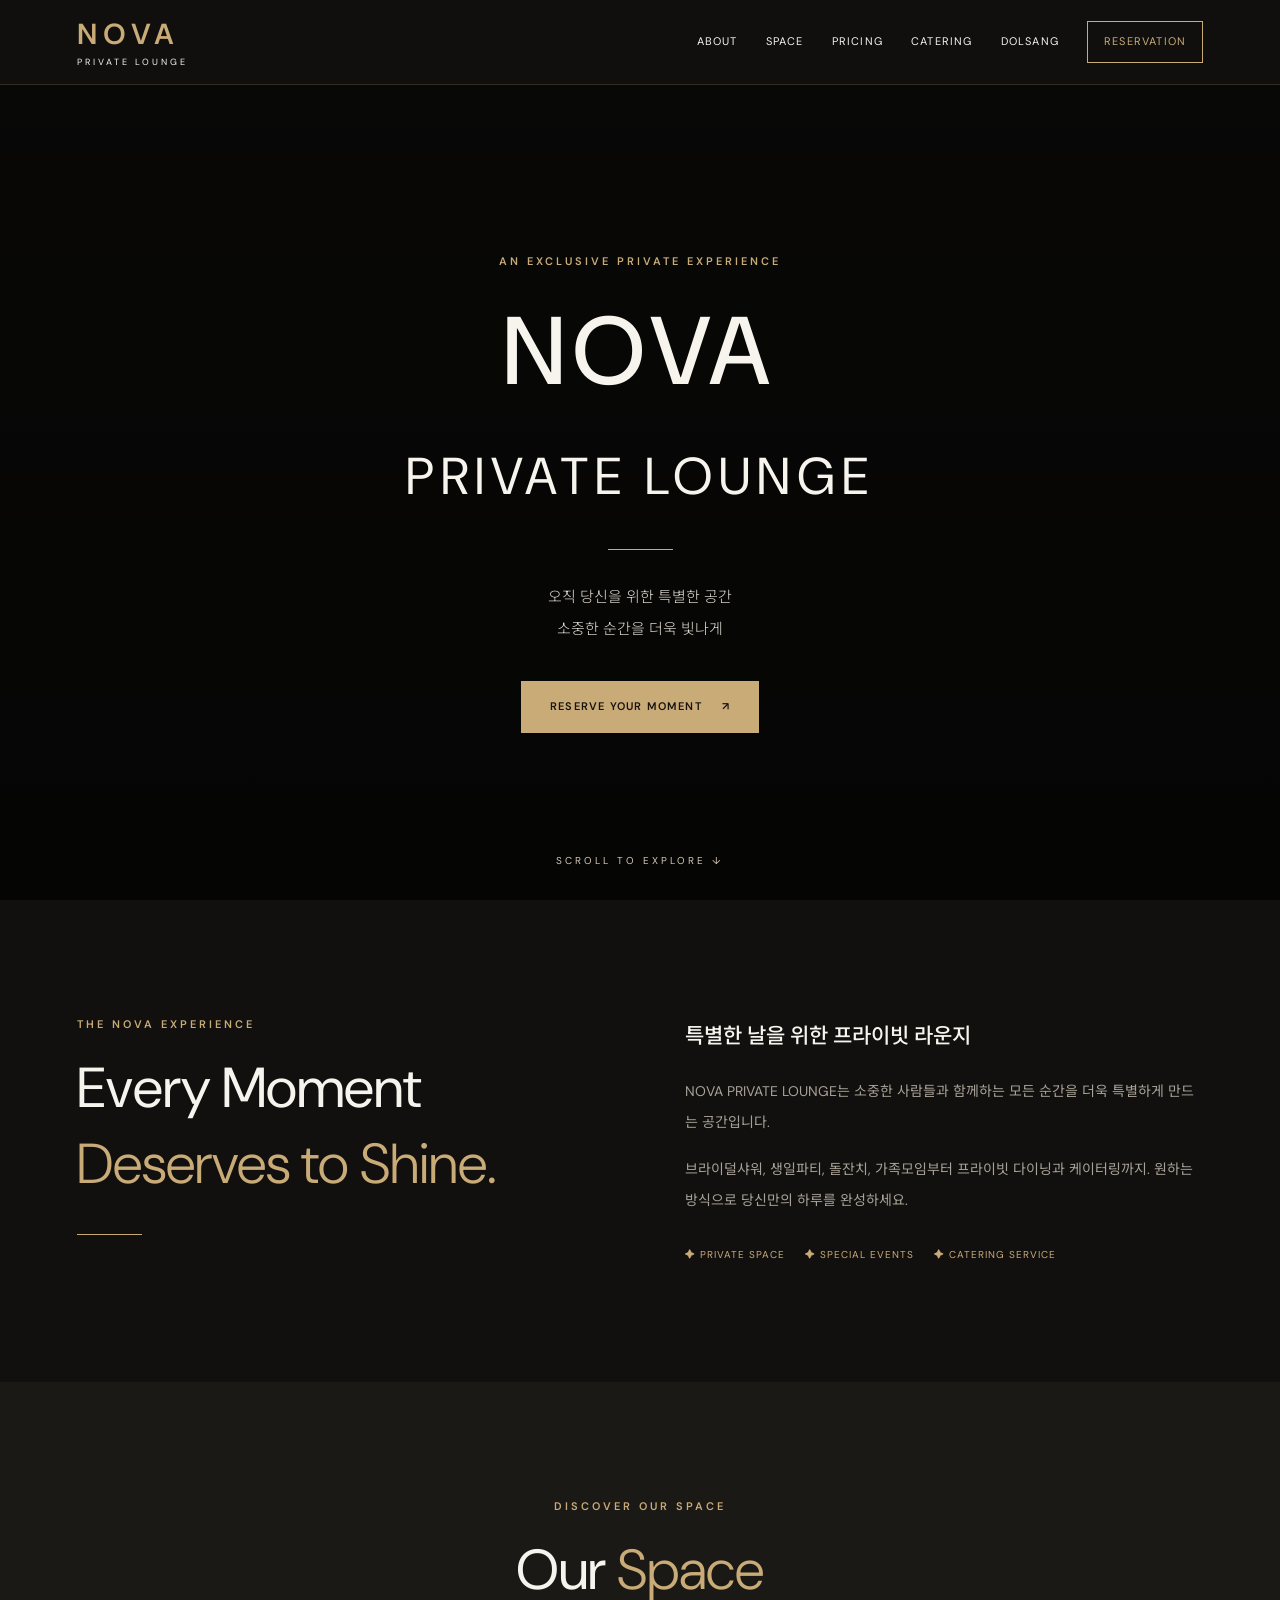
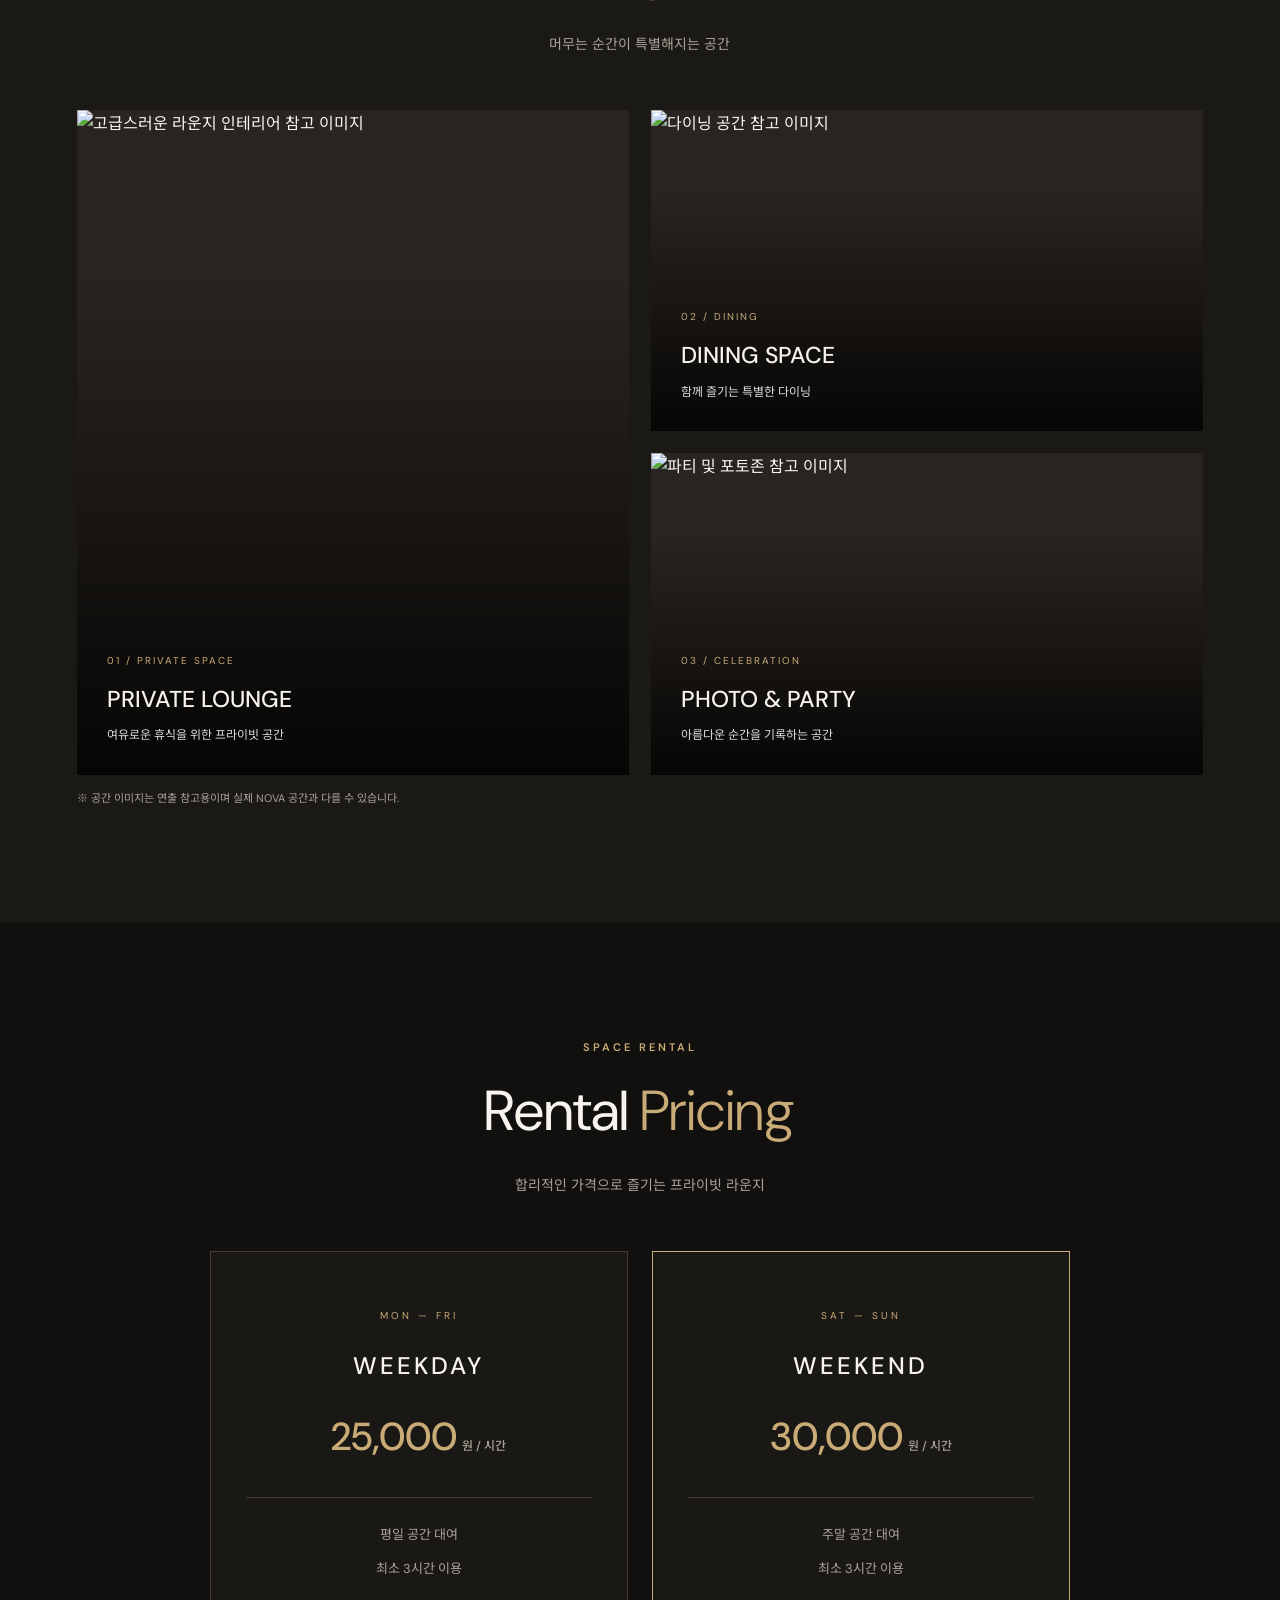
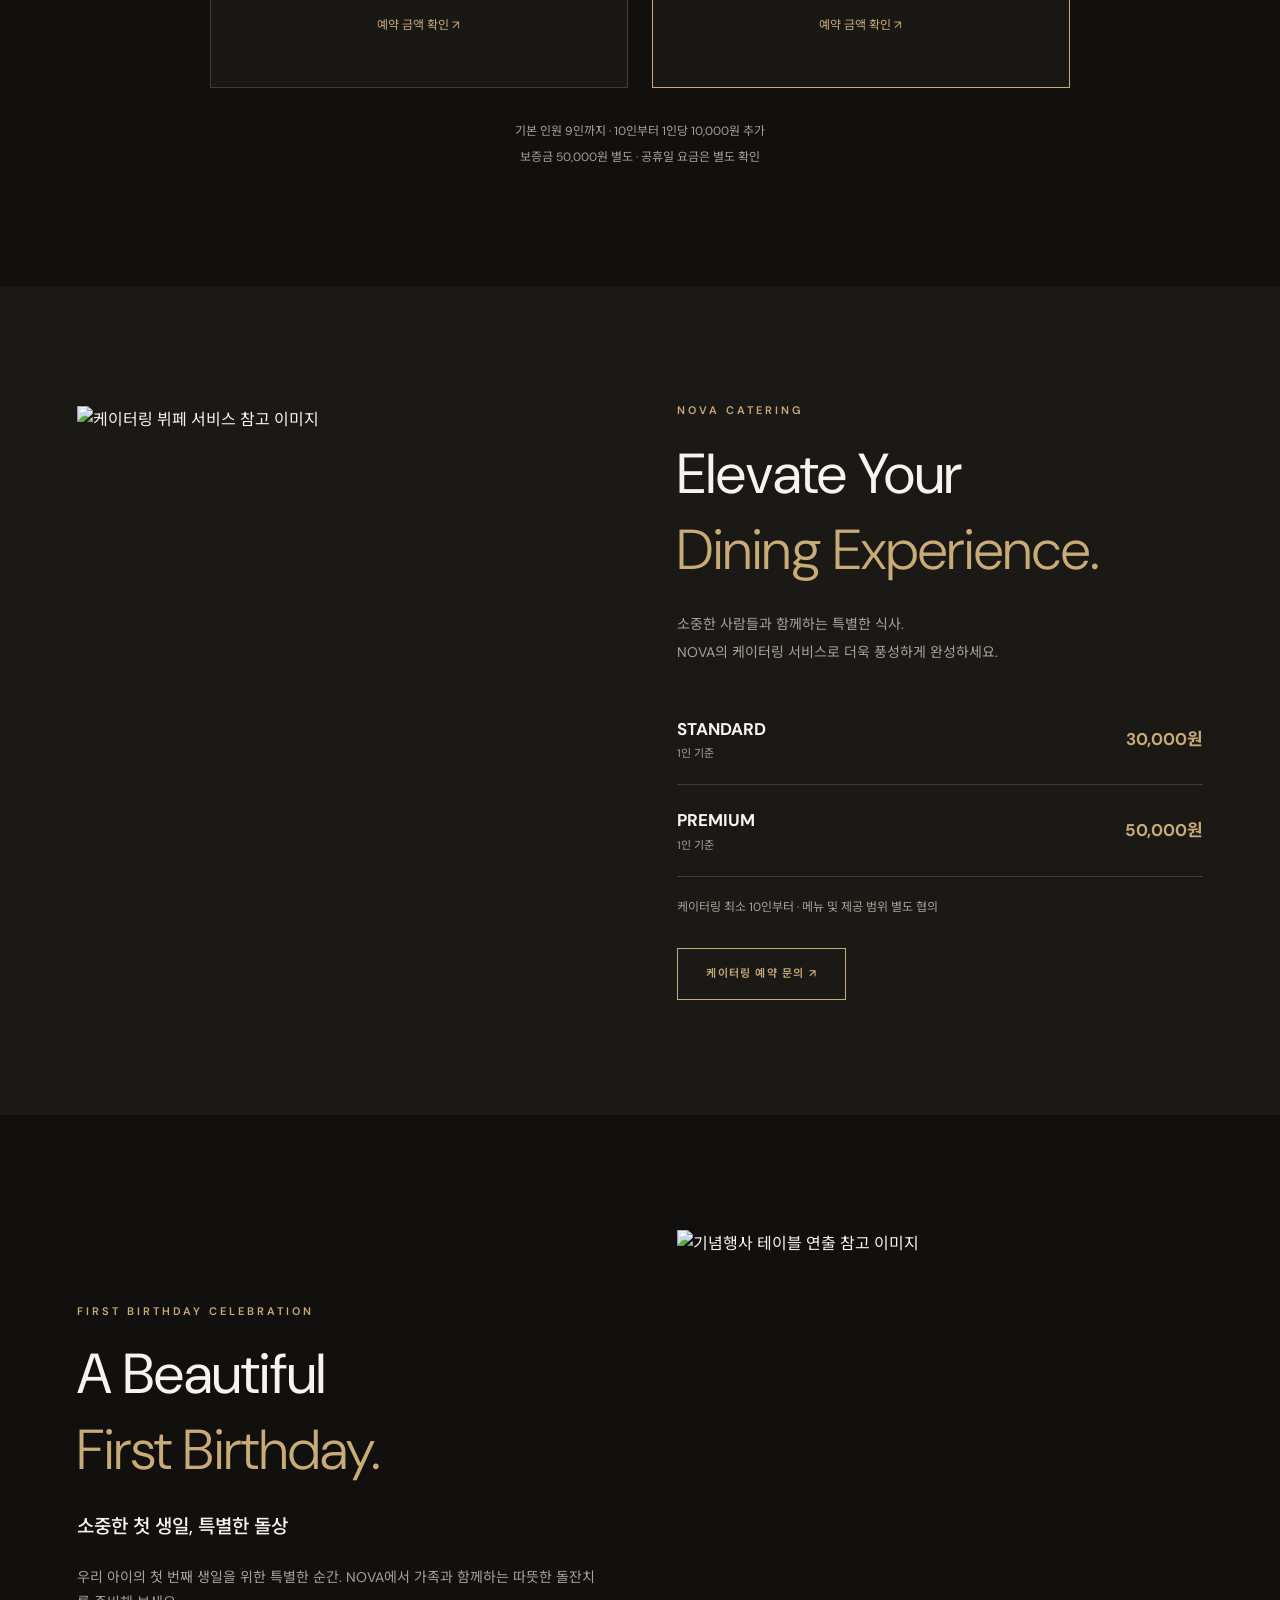
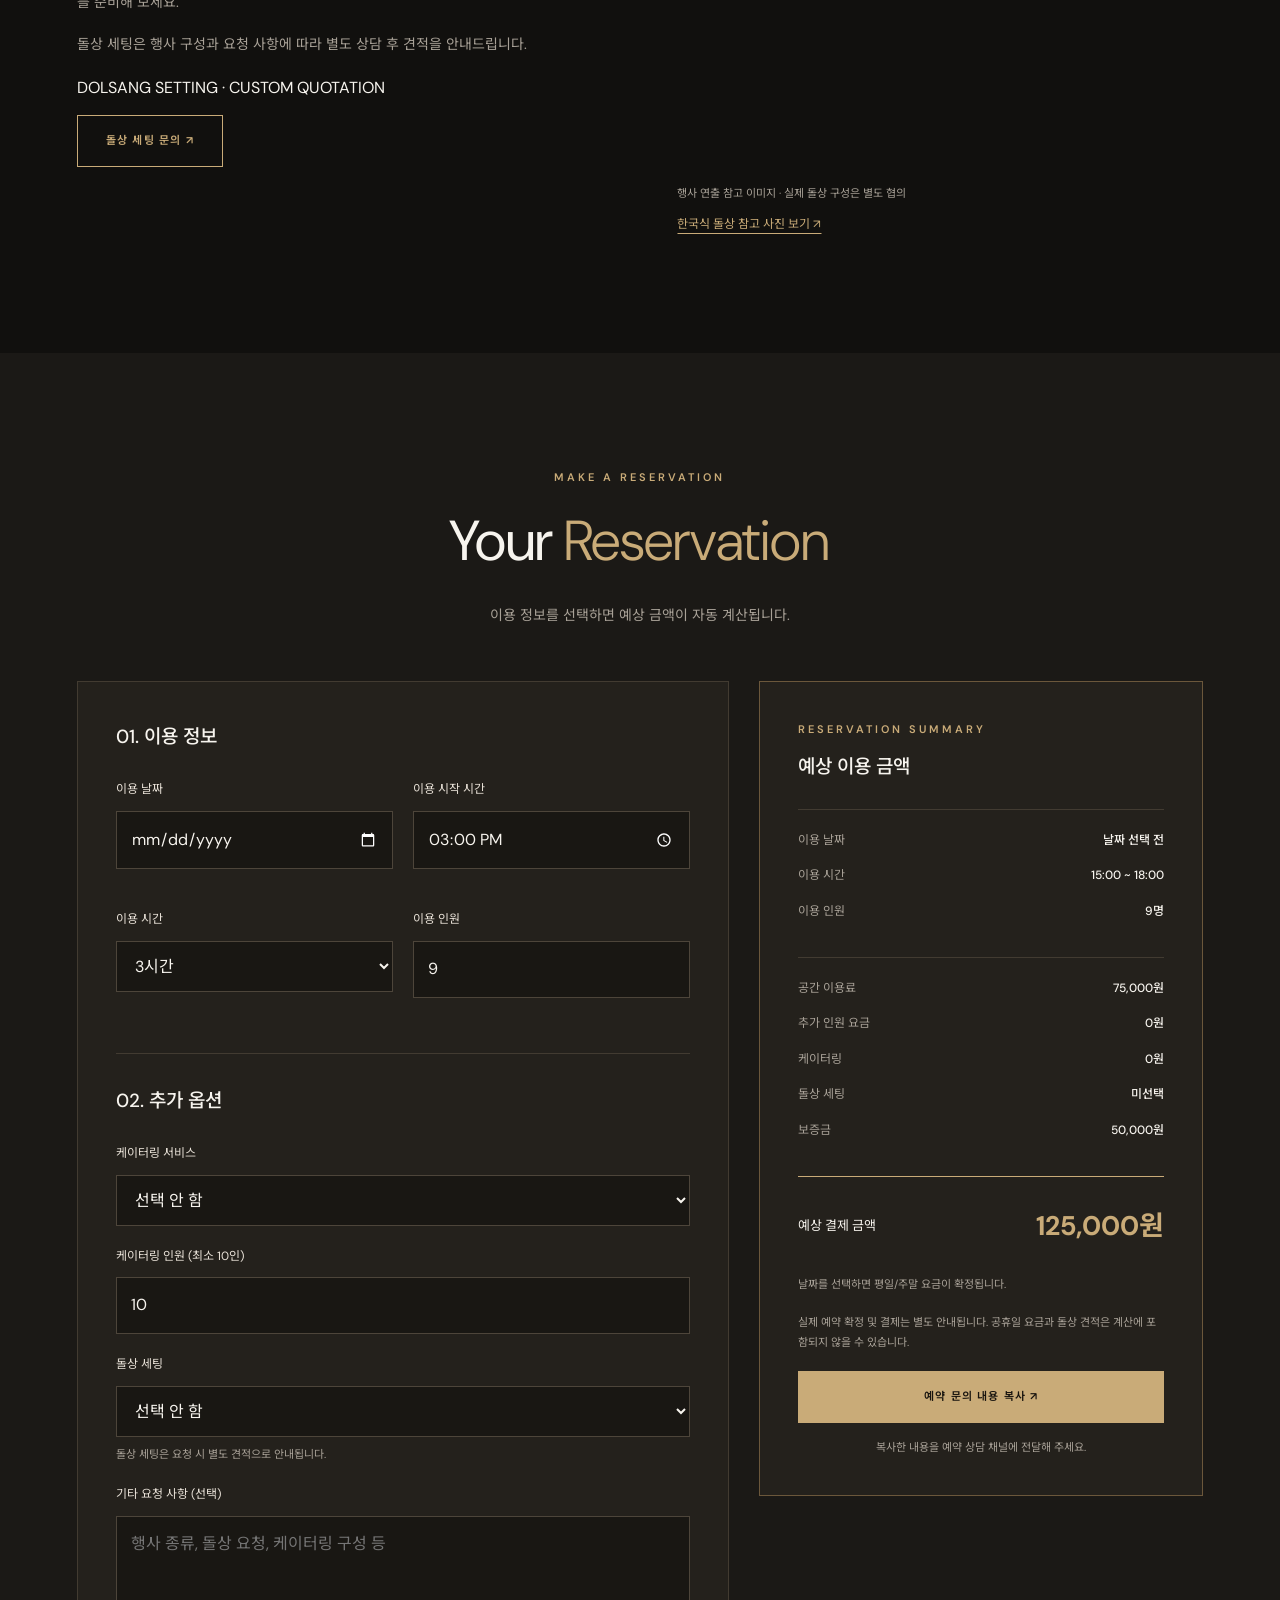
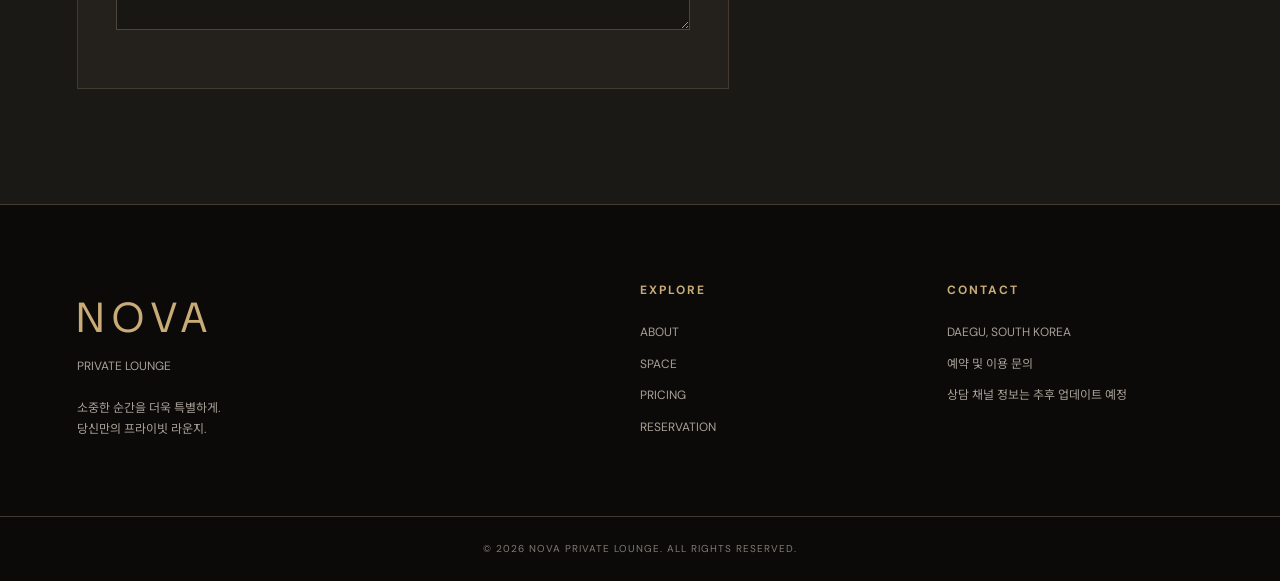
==== index.html @ 68638a3b "14:05" ====
<!doctype html>
<html lang="ko">
  <head>
    <meta charset="UTF-8" />
    <meta name="viewport" content="width=device-width, initial-scale=1.0" />
    <meta name="theme-color" content="#11100e" />
    <meta
      name="description"
      content="대구 프라이빗 파티룸 NOVA PRIVATE LOUNGE. 브라이덜샤워, 돌잔치, 생일파티, 가족모임, 케이터링 서비스."
    />
    <meta
      name="keywords"
      content="대구 파티룸, 대구 브라이덜샤워, 대구 돌잔치, 대구 케이터링, 대구 공간대여"
    />
    <title>NOVA PRIVATE LOUNGE | 대구 프라이빗 파티룸</title>
    <link rel="preconnect" href="https://fonts.googleapis.com" />
    <link rel="preconnect" href="https://fonts.gstatic.com" crossorigin />
    <link
      href="https://fonts.googleapis.com/css2?family=DM+Sans:wght@400;500;600;700&family=Noto+Sans+KR:wght@300;400;500;600;700&display=swap"
      rel="stylesheet"
    />
    <link rel="stylesheet" href="style.css" />
  </head>
  <body>
    <header class="header">
      <a href="#home" class="logo">
        NOVA
        <small>PRIVATE LOUNGE</small>
      </a>
      <button
        class="menu-toggle"
        id="menuToggle"
        aria-label="메뉴 열기"
        aria-expanded="false"
      >
        ☰
      </button>
      <nav class="nav" id="nav">
        <a href="#about">ABOUT</a>
        <a href="#space">SPACE</a>
        <a href="#pricing">PRICING</a>
        <a href="#catering">CATERING</a>
        <a href="#dolsang">DOLSANG</a>
        <a href="#reservation" class="nav-reserve">RESERVATION</a>
      </nav>
    </header>

    <main>
      <!-- 메인 -->
      <section class="hero" id="home">
        <div class="hero-bg"></div>
        <div class="hero-content">
          <p class="eyebrow">AN EXCLUSIVE PRIVATE EXPERIENCE</p>
          <h1>NOVA<br /><span>PRIVATE LOUNGE</span></h1>
          <div class="gold-line"></div>
          <p class="hero-description">
            오직 당신을 위한 특별한 공간<br />
            소중한 순간을 더욱 빛나게
          </p>
          <a href="#reservation" class="btn btn-gold"
            >RESERVE YOUR MOMENT <span>↗</span></a
          >
        </div>
        <span class="hero-bottom">SCROLL TO EXPLORE ↓</span>
      </section>

      <!-- 소개 -->
      <section class="section about" id="about">
        <div class="container about-grid">
          <div>
            <p class="eyebrow">THE NOVA EXPERIENCE</p>
            <h2 class="section-title">
              Every Moment<br /><em>Deserves to Shine.</em>
            </h2>
            <div class="gold-line left"></div>
          </div>
          <div class="about-text">
            <h3>특별한 날을 위한 프라이빗 라운지</h3>
            <p>
              NOVA PRIVATE LOUNGE는 소중한 사람들과 함께하는 모든 순간을 더욱
              특별하게 만드는 공간입니다.
            </p>
            <p>
              브라이덜샤워, 생일파티, 돌잔치, 가족모임부터 프라이빗 다이닝과
              케이터링까지. 원하는 방식으로 당신만의 하루를 완성하세요.
            </p>
            <div class="feature-list">
              <span>✦ PRIVATE SPACE</span>
              <span>✦ SPECIAL EVENTS</span>
              <span>✦ CATERING SERVICE</span>
            </div>
          </div>
        </div>
      </section>

      <!-- 공간 -->
      <section class="section section-alt" id="space">
        <div class="container">
          <div class="section-heading">
            <p class="eyebrow">DISCOVER OUR SPACE</p>
            <h2 class="section-title">Our <em>Space</em></h2>
            <p class="section-desc">머무는 순간이 특별해지는 공간</p>
          </div>

          <div class="space-grid">
            <article class="space-card space-large">
              <img
                src="https://images.unsplash.com/photo-1600607687939-ce8a6c25118c?auto=format&fit=crop&w=1400&q=85"
                alt="고급스러운 라운지 인테리어 참고 이미지"
                loading="lazy"
              />
              <div class="space-overlay">
                <span>01 / PRIVATE SPACE</span>
                <h3>PRIVATE LOUNGE</h3>
                <p>여유로운 휴식을 위한 프라이빗 공간</p>
              </div>
            </article>

            <article class="space-card">
              <img
                src="https://images.unsplash.com/photo-1517248135467-4c7edcad34c4?auto=format&fit=crop&w=900&q=85"
                alt="다이닝 공간 참고 이미지"
                loading="lazy"
              />
              <div class="space-overlay">
                <span>02 / DINING</span>
                <h3>DINING SPACE</h3>
                <p>함께 즐기는 특별한 다이닝</p>
              </div>
            </article>

            <article class="space-card">
              <img
                src="https://images.unsplash.com/photo-1511795409834-ef04bbd61622?auto=format&fit=crop&w=900&q=85"
                alt="파티 및 포토존 참고 이미지"
                loading="lazy"
              />
              <div class="space-overlay">
                <span>03 / CELEBRATION</span>
                <h3>PHOTO & PARTY</h3>
                <p>아름다운 순간을 기록하는 공간</p>
              </div>
            </article>
          </div>
          <p class="image-note">
            ※ 공간 이미지는 연출 참고용이며 실제 NOVA 공간과 다를 수 있습니다.
          </p>
        </div>
      </section>

      <!-- 요금 -->
      <section class="section" id="pricing">
        <div class="container">
          <div class="section-heading">
            <p class="eyebrow">SPACE RENTAL</p>
            <h2 class="section-title">Rental <em>Pricing</em></h2>
            <p class="section-desc">합리적인 가격으로 즐기는 프라이빗 라운지</p>
          </div>

          <div class="pricing-grid">
            <article class="pricing-card">
              <span class="plan-label">MON — FRI</span>
              <h3>WEEKDAY</h3>
              <div class="price">25,000<small>원 / 시간</small></div>
              <div class="price-rule"></div>
              <p>평일 공간 대여</p>
              <p>최소 3시간 이용</p>
              <a href="#reservation" class="text-link">예약 금액 확인 ↗</a>
            </article>
            <article class="pricing-card featured">
              <span class="plan-label">SAT — SUN</span>
              <h3>WEEKEND</h3>
              <div class="price">30,000<small>원 / 시간</small></div>
              <div class="price-rule"></div>
              <p>주말 공간 대여</p>
              <p>최소 3시간 이용</p>
              <a href="#reservation" class="text-link">예약 금액 확인 ↗</a>
            </article>
          </div>

          <div class="pricing-info">
            <p>기본 인원 9인까지 · 10인부터 1인당 10,000원 추가</p>
            <p>보증금 50,000원 별도 · 공휴일 요금은 별도 확인</p>
          </div>
        </div>
      </section>

      <!-- 케이터링 -->
      <section class="section section-alt" id="catering">
        <div class="container catering-layout">
          <div class="catering-image">
            <img
              src="https://images.unsplash.com/photo-1555244162-803834f70033?auto=format&fit=crop&w=1200&q=85"
              alt="케이터링 뷔페 서비스 참고 이미지"
              loading="lazy"
            />
          </div>
          <div class="catering-content">
            <p class="eyebrow">NOVA CATERING</p>
            <h2 class="section-title">
              Elevate Your<br /><em>Dining Experience.</em>
            </h2>
            <p class="section-desc left-text">
              소중한 사람들과 함께하는 특별한 식사.<br />
              NOVA의 케이터링 서비스로 더욱 풍성하게 완성하세요.
            </p>
            <div class="catering-plan">
              <div><strong>STANDARD</strong><small>1인 기준</small></div>
              <strong class="gold">30,000원</strong>
            </div>
            <div class="catering-plan">
              <div><strong>PREMIUM</strong><small>1인 기준</small></div>
              <strong class="gold">50,000원</strong>
            </div>
            <p class="small-note">
              케이터링 최소 10인부터 · 메뉴 및 제공 범위 별도 협의
            </p>
            <a href="#reservation" class="btn btn-outline"
              >케이터링 예약 문의 ↗</a
            >
          </div>
        </div>
      </section>

      <!-- 돌상 -->
      <section class="section" id="dolsang">
        <div class="container dolsang-layout">
          <div class="dolsang-content">
            <p class="eyebrow">FIRST BIRTHDAY CELEBRATION</p>
            <h2 class="section-title">
              A Beautiful<br /><em>First Birthday.</em>
            </h2>
            <h3>소중한 첫 생일, 특별한 돌상</h3>
            <p>
              우리 아이의 첫 번째 생일을 위한 특별한 순간. NOVA에서 가족과
              함께하는 따뜻한 돌잔치를 준비해 보세요.
            </p>
            <p>
              돌상 세팅은 행사 구성과 요청 사항에 따라 별도 상담 후 견적을
              안내드립니다.
            </p>
            <div class="dolsang-tag">DOLSANG SETTING · CUSTOM QUOTATION</div>
            <a href="#reservation" class="btn btn-outline">돌상 세팅 문의 ↗</a>
          </div>
          <div class="dolsang-image">
            <img
              src="https://images.unsplash.com/photo-1511795409834-ef04bbd61622?auto=format&fit=crop&w=1100&q=85"
              alt="기념행사 테이블 연출 참고 이미지"
              loading="lazy"
            />
            <p class="image-note">
              행사 연출 참고 이미지 · 실제 돌상 구성은 별도 협의
            </p>
            <a
              class="reference-link"
              href="https://www.pexels.com/photo/table-setting-for-korean-first-birthday-23355702/"
              target="_blank"
              rel="noopener noreferrer"
            >
              한국식 돌상 참고 사진 보기 ↗
            </a>
          </div>
        </div>
      </section>

      <!-- 예약 -->
      <section class="section section-alt" id="reservation">
        <div class="container">
          <div class="section-heading">
            <p class="eyebrow">MAKE A RESERVATION</p>
            <h2 class="section-title">Your <em>Reservation</em></h2>
            <p class="section-desc">
              이용 정보를 선택하면 예상 금액이 자동 계산됩니다.
            </p>
          </div>

          <div class="reservation-layout">
            <div class="reservation-form">
              <h3>01. 이용 정보</h3>
              <div class="form-grid">
                <div class="field">
                  <label for="date">이용 날짜</label>
                  <input type="date" id="date" required />
                </div>
                <div class="field">
                  <label for="startTime">이용 시작 시간</label>
                  <input type="time" id="startTime" value="15:00" required />
                </div>
                <div class="field">
                  <label for="hours">이용 시간</label>
                  <select id="hours">
                    <option value="3">3시간</option>
                    <option value="4">4시간</option>
                    <option value="5">5시간</option>
                    <option value="6">6시간</option>
                    <option value="7">7시간</option>
                    <option value="8">8시간</option>
                    <option value="9">9시간</option>
                    <option value="10">10시간</option>
                    <option value="11">11시간</option>
                    <option value="12">12시간</option>
                  </select>
                </div>
                <div class="field">
                  <label for="people">이용 인원</label>
                  <input
                    type="number"
                    id="people"
                    min="1"
                    max="200"
                    value="9"
                  />
                </div>
              </div>

              <h3 class="form-subtitle">02. 추가 옵션</h3>
              <div class="field">
                <label for="catering">케이터링 서비스</label>
                <select id="catering">
                  <option value="0">선택 안 함</option>
                  <option value="30000">스탠다드 · 30,000원 / 인</option>
                  <option value="50000">프리미엄 · 50,000원 / 인</option>
                </select>
              </div>

              <div class="field hidden" id="cateringPeopleBox">
                <label for="cateringPeople">케이터링 인원 (최소 10인)</label>
                <input
                  type="number"
                  id="cateringPeople"
                  min="10"
                  max="200"
                  value="10"
                />
              </div>

              <div class="field">
                <label for="dolsangOption">돌상 세팅</label>
                <select id="dolsangOption">
                  <option value="none">선택 안 함</option>
                  <option value="request">돌상 세팅 추가 · 별도 견적</option>
                </select>
                <p class="field-hint" id="dolsangNotice">
                  돌상 세팅은 요청 시 별도 견적으로 안내됩니다.
                </p>
              </div>

              <div class="field">
                <label for="requests">기타 요청 사항 (선택)</label>
                <textarea
                  id="requests"
                  rows="3"
                  maxlength="500"
                  placeholder="행사 종류, 돌상 요청, 케이터링 구성 등"
                ></textarea>
              </div>
            </div>

            <aside class="summary-card">
              <p class="eyebrow">RESERVATION SUMMARY</p>
              <h3>예상 이용 금액</h3>

              <div class="summary-detail">
                <div>
                  <span>이용 날짜</span
                  ><strong id="summaryDate">날짜 선택 전</strong>
                </div>
                <div>
                  <span>이용 시간</span
                  ><strong id="summaryTime">15:00 ~ 18:00</strong>
                </div>
                <div>
                  <span>이용 인원</span><strong id="summaryPeople">9명</strong>
                </div>
              </div>

              <div class="summary-prices">
                <div>
                  <span>공간 이용료</span
                  ><strong id="spacePrice">75,000원</strong>
                </div>
                <div>
                  <span>추가 인원 요금</span
                  ><strong id="extraPrice">0원</strong>
                </div>
                <div>
                  <span>케이터링</span><strong id="cateringPrice">0원</strong>
                </div>
                <div>
                  <span>돌상 세팅</span
                  ><strong id="dolsangPrice">미선택</strong>
                </div>
                <div><span>보증금</span><strong>50,000원</strong></div>
              </div>

              <div class="summary-total">
                <span>예상 결제 금액</span>
                <strong id="total">125,000원</strong>
              </div>

              <p class="summary-notice" id="quoteNotice"></p>
              <p class="summary-notice">
                실제 예약 확정 및 결제는 별도 안내됩니다. 공휴일 요금과 돌상
                견적은 계산에 포함되지 않을 수 있습니다.
              </p>

              <button
                type="button"
                class="btn btn-gold full-width"
                id="inquiry"
              >
                예약 문의 내용 복사 ↗
              </button>
              <p class="copy-help">
                복사한 내용을 예약 상담 채널에 전달해 주세요.
              </p>
            </aside>
          </div>
        </div>
      </section>
    </main>

    <footer class="footer" id="contact">
      <div class="container footer-layout">
        <div>
          <div class="footer-logo">NOVA</div>
          <p>PRIVATE LOUNGE</p>
          <p class="footer-description">
            소중한 순간을 더욱 특별하게.<br />
            당신만의 프라이빗 라운지.
          </p>
        </div>
        <div>
          <h4>EXPLORE</h4>
          <a href="#about">ABOUT</a>
          <a href="#space">SPACE</a>
          <a href="#pricing">PRICING</a>
          <a href="#reservation">RESERVATION</a>
        </div>
        <div>
          <h4>CONTACT</h4>
          <p>DAEGU, SOUTH KOREA</p>
          <p>예약 및 이용 문의</p>
          <p>상담 채널 정보는 추후 업데이트 예정</p>
        </div>
      </div>
      <div class="footer-bottom">
        © 2026 NOVA PRIVATE LOUNGE. ALL RIGHTS RESERVED.
      </div>
    </footer>

    <script>
      "use strict";

      const $ = (id) => document.getElementById(id);
      const money = (amount) => amount.toLocaleString("ko-KR") + "원";

      const dateInput = $("date");
      const startTimeInput = $("startTime");
      const hoursInput = $("hours");
      const peopleInput = $("people");
      const cateringInput = $("catering");
      const cateringPeopleInput = $("cateringPeople");
      const dolsangInput = $("dolsangOption");

      // 로컬 날짜 기준으로 오늘 이전 날짜 선택 제한
      function localDateString(date) {
        const year = date.getFullYear();
        const month = String(date.getMonth() + 1).padStart(2, "0");
        const day = String(date.getDate()).padStart(2, "0");
        return `${year}-${month}-${day}`;
      }

      dateInput.min = localDateString(new Date());

      // 시작 시간 + 이용 시간으로 종료 시간 계산
      function getEndTime(start, duration) {
        if (!start) return "";
        const parts = start.split(":").map(Number);
        if (parts.length !== 2 || parts.some(Number.isNaN)) return "";

        const minutes = parts[0] * 60 + parts[1] + duration * 60;
        const daysLater = Math.floor(minutes / 1440);
        const time = minutes % 1440;
        const h = String(Math.floor(time / 60)).padStart(2, "0");
        const m = String(time % 60).padStart(2, "0");

        return `${h}:${m}${daysLater ? ` (다음 날 +${daysLater}일)` : ""}`;
      }

      function calculate() {
        const date = dateInput.value;
        const startTime = startTimeInput.value;
        const hours = Number(hoursInput.value);

        const rawPeople = Number(peopleInput.value);
        const people =
          Number.isFinite(rawPeople) && rawPeople >= 1
            ? Math.floor(rawPeople)
            : 1;

        const day = date ? new Date(date + "T12:00:00").getDay() : null;
        const weekend = day === 0 || day === 6;

        const hourlyRate = weekend ? 30000 : 25000;
        const spacePrice = hourlyRate * hours;

        // 9인까지 기본, 10인부터 1만원씩
        const extraCount = Math.max(0, people - 9);
        const extraPrice = extraCount * 10000;

        const cateringRate = Number(cateringInput.value);
        const hasCatering = cateringRate > 0;
        $("cateringPeopleBox").classList.toggle("hidden", !hasCatering);

        const rawCateringPeople = Number(cateringPeopleInput.value);
        const cateringPeople = hasCatering
          ? Math.max(10, Math.floor(rawCateringPeople) || 10)
          : 0;

        const cateringPrice = hasCatering ? cateringRate * cateringPeople : 0;

        const hasDolsang = dolsangInput.value === "request";
        const deposit = 50000;

        // 돌상은 견적 미정이므로 합산하지 않음
        const total = spacePrice + extraPrice + cateringPrice + deposit;
        const endTime = getEndTime(startTime, hours);

        $("summaryDate").textContent = date || "날짜 선택 전";
        $("summaryTime").textContent = startTime
          ? `${startTime} ~ ${endTime}`
          : "시간 선택 전";
        $("summaryPeople").textContent = people + "명";
        $("spacePrice").textContent = money(spacePrice);
        $("extraPrice").textContent = money(extraPrice);
        $("cateringPrice").textContent = money(cateringPrice);
        $("dolsangPrice").textContent = hasDolsang ? "별도 견적" : "미선택";
        $("total").textContent = money(total);

        const notices = [];
        if (!date) notices.push("날짜를 선택하면 평일/주말 요금이 확정됩니다.");
        if (hasDolsang)
          notices.push("돌상 세팅 비용은 현재 합계에 포함되지 않았습니다.");
        if (hasCatering && rawCateringPeople < 10) {
          notices.push("케이터링은 최소 10인 기준으로 계산됩니다.");
        }
        if (date && !weekend) {
          notices.push("선택일이 공휴일인 경우 요금 확인이 필요합니다.");
        }
        $("quoteNotice").textContent = notices.join(" ");

        return {
          date,
          startTime,
          endTime,
          hours,
          people,
          hourlyRate,
          spacePrice,
          extraCount,
          extraPrice,
          cateringRate,
          cateringPeople,
          cateringPrice,
          hasDolsang,
          deposit,
          total,
        };
      }

      [
        dateInput,
        startTimeInput,
        hoursInput,
        peopleInput,
        cateringInput,
        cateringPeopleInput,
        dolsangInput,
      ].forEach((element) => {
        element.addEventListener("input", calculate);
        element.addEventListener("change", calculate);
      });

      $("inquiry").addEventListener("click", async () => {
        const info = calculate();

        if (!info.date) {
          alert("이용 날짜를 선택해 주세요.");
          dateInput.focus();
          return;
        }
        if (!info.startTime) {
          alert("이용 시작 시간을 선택해 주세요.");
          startTimeInput.focus();
          return;
        }
        if (
          !Number.isInteger(Number(peopleInput.value)) ||
          Number(peopleInput.value) < 1
        ) {
          alert("올바른 이용 인원을 입력해 주세요.");
          peopleInput.focus();
          return;
        }
        if (
          info.cateringRate > 0 &&
          (!Number.isInteger(Number(cateringPeopleInput.value)) ||
            Number(cateringPeopleInput.value) < 10)
        ) {
          alert("케이터링은 최소 10인부터 신청 가능합니다.");
          cateringPeopleInput.focus();
          return;
        }

        const cateringText =
          info.cateringRate > 0
            ? `${money(info.cateringRate)} × ${info.cateringPeople}명 = ${money(info.cateringPrice)}`
            : "미이용";

        const message = [
          "[NOVA PRIVATE LOUNGE 예약 문의]",
          "",
          `이용 날짜: ${info.date}`,
          `이용 시작: ${info.startTime}`,
          `이용 종료: ${info.endTime}`,
          `이용 시간: ${info.hours}시간`,
          `이용 인원: ${info.people}명`,
          "",
          `[공간 이용료] ${money(info.spacePrice)}`,
          `[추가 인원] ${info.extraCount}명 / ${money(info.extraPrice)}`,
          `[케이터링] ${cateringText}`,
          `[돌상 세팅] ${info.hasDolsang ? "추가 요청 (별도 견적)" : "미이용"}`,
          `[보증금] ${money(info.deposit)}`,
          "",
          `예상 결제 금액: ${money(info.total)}`,
          info.hasDolsang ? "※ 돌상 세팅 비용 별도" : "",
          "※ 공휴일 및 실제 예약 가능 여부 별도 확인",
          "",
          `기타 요청: ${$("requests").value.trim() || "없음"}`,
        ]
          .filter((line) => line !== null)
          .join("\n");

        try {
          await navigator.clipboard.writeText(message);
          alert(
            "예약 문의 내용이 복사되었습니다.\n상담 채널에 붙여 넣어 주세요.",
          );
        } catch (error) {
          const textarea = document.createElement("textarea");
          textarea.value = message;
          textarea.style.position = "fixed";
          textarea.style.opacity = "0";
          document.body.appendChild(textarea);
          textarea.select();
          const copied = document.execCommand("copy");
          textarea.remove();
          alert(
            copied
              ? "예약 문의 내용이 복사되었습니다."
              : "자동 복사가 불가능합니다. HTTPS 환경에서 다시 시도해 주세요.",
          );
        }
      });

      // 모바일 메뉴
      const menuToggle = $("menuToggle");
      const nav = $("nav");

      menuToggle.addEventListener("click", () => {
        const opened = nav.classList.toggle("open");
        menuToggle.setAttribute("aria-expanded", String(opened));
        menuToggle.textContent = opened ? "✕" : "☰";
      });

      nav.querySelectorAll("a").forEach((link) => {
        link.addEventListener("click", () => {
          nav.classList.remove("open");
          menuToggle.setAttribute("aria-expanded", "false");
          menuToggle.textContent = "☰";
        });
      });

      calculate();
    </script>
  </body>
</html>
---- style.css ----
:root {
  --bg: #11100e;
  --bg-alt: #1b1916;
  --panel: #24211c;
  --gold: #c9ab78;
  --gold-light: #e2ca9f;
  --white: #f7f4ee;
  --muted: #a8a197;
  --line: #423b31;
}

* {
  margin: 0;
  padding: 0;
  box-sizing: border-box;
}

html {
  scroll-behavior: smooth;
  scroll-padding-top: 90px;
}

body {
  background: var(--bg);
  color: var(--white);
  font-family: "DM Sans", "Noto Sans KR", sans-serif;
  line-height: 1.8;
  -webkit-font-smoothing: antialiased;
}

a {
  color: inherit;
  text-decoration: none;
}

button,
input,
select,
textarea {
  font: inherit;
}

button {
  cursor: pointer;
}

img {
  display: block;
  width: 100%;
}

.container {
  width: min(1180px, 88%);
  margin: auto;
}

.gold {
  color: var(--gold);
}

/* 상단 메뉴 */

.header {
  height: 85px;
  padding: 0 6%;
  display: flex;
  align-items: center;
  justify-content: space-between;
  position: sticky;
  top: 0;
  z-index: 1000;
  background: rgba(17, 16, 14, 0.96);
  backdrop-filter: blur(16px);
  border-bottom: 1px solid rgba(201, 171, 120, 0.18);
}

.logo {
  color: var(--gold);
  font-size: 29px;
  font-weight: 600;
  letter-spacing: 6px;
  line-height: 1.2;
}

.logo small {
  display: block;
  margin-top: 5px;
  color: var(--white);
  font-size: 9px;
  font-weight: 400;
  letter-spacing: 3px;
}

.nav {
  display: flex;
  align-items: center;
  gap: 28px;
}

.nav a {
  font-size: 11px;
  letter-spacing: 1.2px;
  transition: color 0.2s;
}

.nav a:hover {
  color: var(--gold);
}

.nav-reserve {
  border: 1px solid var(--gold);
  color: var(--gold) !important;
  padding: 10px 16px;
}

.menu-toggle {
  display: none;
  background: none;
  border: none;
  color: var(--gold);
  font-size: 25px;
}

/* 메인 */

.hero {
  min-height: 760px;
  height: calc(100vh - 85px);
  max-height: 1050px;
  position: relative;
  display: flex;
  align-items: center;
  justify-content: center;
  text-align: center;
  overflow: hidden;
}

.hero-bg {
  position: absolute;
  inset: 0;
  background:
    linear-gradient(rgba(0, 0, 0, 0.52), rgba(0, 0, 0, 0.7)),
    url("https://images.unsplash.com/photo-1600607687920-4e2a09cf159d?auto=format&fit=crop&w=2000&q=85")
      center / cover no-repeat;
}

.hero-content {
  position: relative;
  z-index: 2;
  padding: 25px;
}

.eyebrow {
  color: var(--gold);
  font-size: 11px;
  letter-spacing: 3px;
  font-weight: 600;
}

.hero h1 {
  margin: 25px 0;
  font-size: clamp(48px, 7.5vw, 108px);
  font-weight: 500;
  line-height: 1.15;
  letter-spacing: 7px;
}

.hero h1 span {
  font-size: 0.54em;
  font-weight: 400;
  letter-spacing: 7px;
}

.gold-line {
  height: 1px;
  width: 65px;
  background: var(--gold);
  margin: 32px auto;
}

.gold-line.left {
  margin-left: 0;
}

.hero-description {
  color: #e8e2d9;
  font-size: 15px;
  font-weight: 300;
  line-height: 2.1;
  margin-bottom: 36px;
}

.hero-bottom {
  position: absolute;
  bottom: 30px;
  z-index: 2;
  color: #d6c9b6;
  font-size: 10px;
  letter-spacing: 3px;
}

/* 버튼 */

.btn {
  display: inline-flex;
  align-items: center;
  justify-content: center;
  gap: 20px;
  min-height: 52px;
  padding: 13px 28px;
  border: 1px solid var(--gold);
  font-size: 11px;
  font-weight: 600;
  letter-spacing: 1.2px;
  transition: 0.25s;
}

.btn-gold {
  background: var(--gold);
  color: #17130e;
}

.btn-gold:hover {
  background: var(--gold-light);
}

.btn-outline {
  background: transparent;
  color: var(--gold);
}

.btn-outline:hover {
  background: var(--gold);
  color: #17130e;
}

.full-width {
  width: 100%;
}

/* 공통 섹션 */

.section {
  padding: 115px 0;
}

.section-alt {
  background: var(--bg-alt);
}

.section-heading {
  text-align: center;
  margin-bottom: 52px;
}

.section-title {
  font-size: clamp(34px, 4.4vw, 58px);
  font-weight: 400;
  line-height: 1.35;
  margin: 15px 0 22px;
}

.section-title em {
  color: var(--gold);
  font-style: normal;
  font-weight: 300;
}

.section-desc {
  color: var(--muted);
  font-size: 14px;
  line-height: 2;
}

.left-text {
  margin-bottom: 28px;
}

/* ABOUT */

.about-grid {
  display: grid;
  grid-template-columns: 1fr 1fr;
  gap: 90px;
  align-items: center;
}

.about-text h3 {
  font-size: 21px;
  font-weight: 500;
  margin-bottom: 20px;
}

.about-text p {
  color: var(--muted);
  font-size: 14px;
  margin-bottom: 17px;
  line-height: 2.2;
}

.feature-list {
  display: flex;
  flex-wrap: wrap;
  gap: 20px;
  margin-top: 30px;
  color: var(--gold);
  font-size: 10px;
  letter-spacing: 1px;
}

/* 공간 사진 */

.space-grid {
  display: grid;
  grid-template-columns: 1fr 1fr;
  gap: 22px;
}

.space-card {
  position: relative;
  overflow: hidden;
  min-height: 320px;
  background: #29241f;
}

.space-large {
  grid-row: span 2;
  min-height: 665px;
}

.space-card img {
  position: absolute;
  inset: 0;
  height: 100%;
  object-fit: cover;
  transition: transform 0.7s;
}

.space-card:hover img {
  transform: scale(1.05);
}

.space-card::after {
  content: "";
  position: absolute;
  inset: 0;
  background: linear-gradient(transparent 25%, rgba(0, 0, 0, 0.85));
}

.space-overlay {
  position: absolute;
  z-index: 2;
  bottom: 28px;
  left: 30px;
  right: 20px;
}

.space-overlay span {
  color: var(--gold);
  font-size: 10px;
  letter-spacing: 2px;
}

.space-overlay h3 {
  font-size: 23px;
  font-weight: 500;
  margin: 5px 0;
}

.space-overlay p {
  color: #ddd;
  font-size: 12px;
}

.image-note {
  color: var(--muted);
  font-size: 11px;
  margin-top: 14px;
}

/* 가격표 */

.pricing-grid {
  max-width: 860px;
  margin: auto;
  display: grid;
  grid-template-columns: 1fr 1fr;
  gap: 24px;
}

.pricing-card {
  border: 1px solid var(--line);
  background: #1a1815;
  padding: 48px 35px;
  text-align: center;
}

.pricing-card.featured {
  border-color: var(--gold);
}

.plan-label {
  color: var(--gold);
  font-size: 10px;
  letter-spacing: 3px;
}

.pricing-card h3 {
  font-size: 24px;
  font-weight: 500;
  letter-spacing: 3px;
  margin: 15px 0;
}

.price {
  color: var(--gold);
  font-size: 39px;
  font-weight: 500;
  white-space: nowrap;
}

.price small {
  color: var(--muted);
  font-size: 12px;
  margin-left: 5px;
}

.price-rule {
  height: 1px;
  background: var(--line);
  margin: 25px 0;
}

.pricing-card p {
  color: var(--muted);
  font-size: 13px;
  margin-bottom: 10px;
}

.text-link {
  display: inline-block;
  color: var(--gold);
  font-size: 12px;
  margin-top: 25px;
}

.pricing-info {
  text-align: center;
  margin-top: 30px;
  color: var(--muted);
  font-size: 12px;
  line-height: 2.2;
}

/* 케이터링 */

.catering-layout,
.dolsang-layout {
  display: grid;
  grid-template-columns: 1fr 1fr;
  gap: 75px;
  align-items: center;
}

.catering-image img {
  height: 590px;
  object-fit: cover;
}

.catering-plan {
  display: flex;
  align-items: center;
  justify-content: space-between;
  gap: 15px;
  border-bottom: 1px solid var(--line);
  padding: 20px 0;
}

.catering-plan strong {
  font-size: 17px;
}

.catering-plan small {
  display: block;
  color: var(--muted);
  font-size: 11px;
}

.small-note {
  color: var(--muted);
  font-size: 12px;
  margin: 20px 0 30px;
}

/* 돌상 */

.dolsang-content h3 {
  font-size: 19px;
  font-weight: 500;
  margin: 20px 0;
}

.dolsang-content > p:not(.eyebrow) {
  color: var(--muted);
  font-size: 14px;
  margin-bottom: 17px;
}

.dolsang-price {
  display: flex;
  align-items: center;
  justify-content: space-between;
  gap: 15px;
  border-top: 1px solid var(--line);
  border-bottom: 1px solid var(--line);
  padding: 20px 0;
  margin: 25px 0;
}

.dolsang-price span {
  font-size: 11px;
  letter-spacing: 1.2px;
}

.dolsang-price strong {
  color: var(--gold);
  font-size: 24px;
}

.dolsang-content .btn {
  margin-top: 12px;
}

.dolsang-image img {
  height: 540px;
  object-fit: cover;
}

.reference-link {
  display: inline-block;
  color: var(--gold);
  font-size: 12px;
  margin-top: 10px;
  text-decoration: underline;
  text-underline-offset: 5px;
}

/* 예약 */

.reservation-layout {
  display: grid;
  grid-template-columns: 1.25fr 0.85fr;
  gap: 30px;
  align-items: start;
}

.reservation-form,
.summary-card {
  background: var(--panel);
  border: 1px solid var(--line);
  padding: 38px;
}

.reservation-form h3,
.summary-card h3 {
  font-size: 19px;
  font-weight: 500;
  margin-bottom: 25px;
}

.form-subtitle {
  padding-top: 30px;
  border-top: 1px solid var(--line);
  margin-top: 35px;
}

.form-grid {
  display: grid;
  grid-template-columns: 1fr 1fr;
  gap: 20px;
}

.field {
  margin-bottom: 20px;
}

.field label {
  display: block;
  color: #e8e1d7;
  font-size: 12px;
  margin-bottom: 10px;
}

.field input,
.field select,
.field textarea {
  display: block;
  width: 100%;
  min-width: 0;
  background: #191713;
  border: 1px solid #4d453a;
  color: var(--white);
  padding: 13px 14px;
  border-radius: 0;
  outline: none;
  color-scheme: dark;
}

.field input:focus,
.field select:focus,
.field textarea:focus {
  border-color: var(--gold);
}

.field textarea {
  resize: vertical;
}

.field-hint {
  color: var(--muted);
  font-size: 11px;
  margin-top: 8px;
}

/* 금액 계산 요약 */

.summary-card {
  position: sticky;
  top: 105px;
  border-color: #6b573b;
}

.summary-card h3 {
  margin-top: 10px;
}

.summary-detail,
.summary-prices {
  border-top: 1px solid var(--line);
  padding: 20px 0;
}

.summary-detail > div,
.summary-prices > div {
  display: flex;
  justify-content: space-between;
  gap: 15px;
  margin-bottom: 14px;
  font-size: 12px;
}

.summary-detail span,
.summary-prices span {
  color: var(--muted);
}

.summary-detail strong,
.summary-prices strong {
  font-weight: 500;
  text-align: right;
}

.summary-total {
  display: flex;
  align-items: center;
  justify-content: space-between;
  gap: 15px;
  border-top: 1px solid var(--gold);
  padding: 25px 0;
}

.summary-total span {
  font-size: 13px;
}

.summary-total strong {
  color: var(--gold);
  font-size: 27px;
  white-space: nowrap;
}

.summary-notice {
  color: var(--muted);
  font-size: 11px;
  margin-bottom: 18px;
}

.copy-help {
  text-align: center;
  color: var(--muted);
  font-size: 11px;
  margin-top: 15px;
}

/* 하단 */

.footer {
  background: #0b0a09;
  border-top: 1px solid var(--line);
  padding-top: 75px;
}

.footer-layout {
  display: grid;
  grid-template-columns: 2fr 1fr 1fr;
  gap: 50px;
  padding-bottom: 65px;
}

.footer-logo {
  color: var(--gold);
  font-size: 42px;
  letter-spacing: 8px;
}

.footer-layout h4 {
  color: var(--gold);
  font-size: 12px;
  letter-spacing: 2px;
  margin-bottom: 20px;
}

.footer-layout a,
.footer-layout p {
  display: block;
  color: var(--muted);
  font-size: 12px;
  margin-bottom: 10px;
}

.footer-description {
  margin-top: 20px;
}

.footer-bottom {
  border-top: 1px solid var(--line);
  text-align: center;
  padding: 23px 10px;
  color: #827b71;
  font-size: 10px;
  letter-spacing: 1px;
}

/* 태블릿 */

@media (max-width: 1050px) {
  .nav {
    gap: 14px;
  }

  .nav a {
    font-size: 10px;
  }

  .catering-layout,
  .dolsang-layout {
    gap: 35px;
  }

  .reservation-layout {
    grid-template-columns: 1fr 1fr;
  }

  .reservation-form,
  .summary-card {
    padding: 25px;
  }
}

/* 모바일 */

@media (max-width: 768px) {
  html {
    scroll-padding-top: 75px;
  }

  .header {
    height: 75px;
    padding: 0 5%;
  }

  .logo {
    font-size: 25px;
  }

  .menu-toggle {
    display: block;
  }

  .nav {
    display: none;
    position: absolute;
    top: 75px;
    left: 0;
    right: 0;
    padding: 22px;
    background: #161411;
    border-bottom: 1px solid var(--line);
    flex-direction: column;
    align-items: stretch;
    gap: 0;
  }

  .nav.open {
    display: flex;
  }

  .nav a {
    padding: 12px;
    font-size: 12px;
  }

  .nav-reserve {
    text-align: center;
    margin-top: 10px;
  }

  .container {
    width: 90%;
  }

  .section {
    padding: 75px 0;
  }

  .hero {
    height: calc(85svh - 75px);
    min-height: 520px;
  }

  .hero h1 {
    letter-spacing: 3px;
  }

  .hero h1 span {
    letter-spacing: 3px;
  }

  .hero-description {
    font-size: 13px;
  }

  .about-grid,
  .catering-layout,
  .dolsang-layout,
  .reservation-layout,
  .footer-layout {
    grid-template-columns: 1fr;
    gap: 35px;
  }

  .about-grid {
    gap: 5px;
  }

  .section-title {
    font-size: 36px;
  }

  .section-heading {
    margin-bottom: 35px;
  }

  .space-grid {
    grid-template-columns: 1fr;
  }

  .space-card,
  .space-large {
    min-height: 320px;
    grid-row: auto;
  }

  .space-large {
    min-height: 400px;
  }

  .pricing-grid {
    grid-template-columns: 1fr;
  }

  .pricing-card {
    padding: 35px 25px;
  }

  .catering-image img,
  .dolsang-image img {
    height: 350px;
  }

  .dolsang-image {
    order: -1;
  }

  .reservation-form,
  .summary-card {
    padding: 24px 20px;
  }

  .summary-card {
    position: static;
  }

  .footer-layout {
    gap: 30px;
  }
}

/* 작은 휴대폰 */

@media (max-width: 430px) {
  .form-grid {
    grid-template-columns: 1fr;
    gap: 0;
  }

  .hero h1 {
    font-size: 42px;
  }

  .price {
    font-size: 33px;
  }

  .summary-total strong {
    font-size: 23px;
  }
}
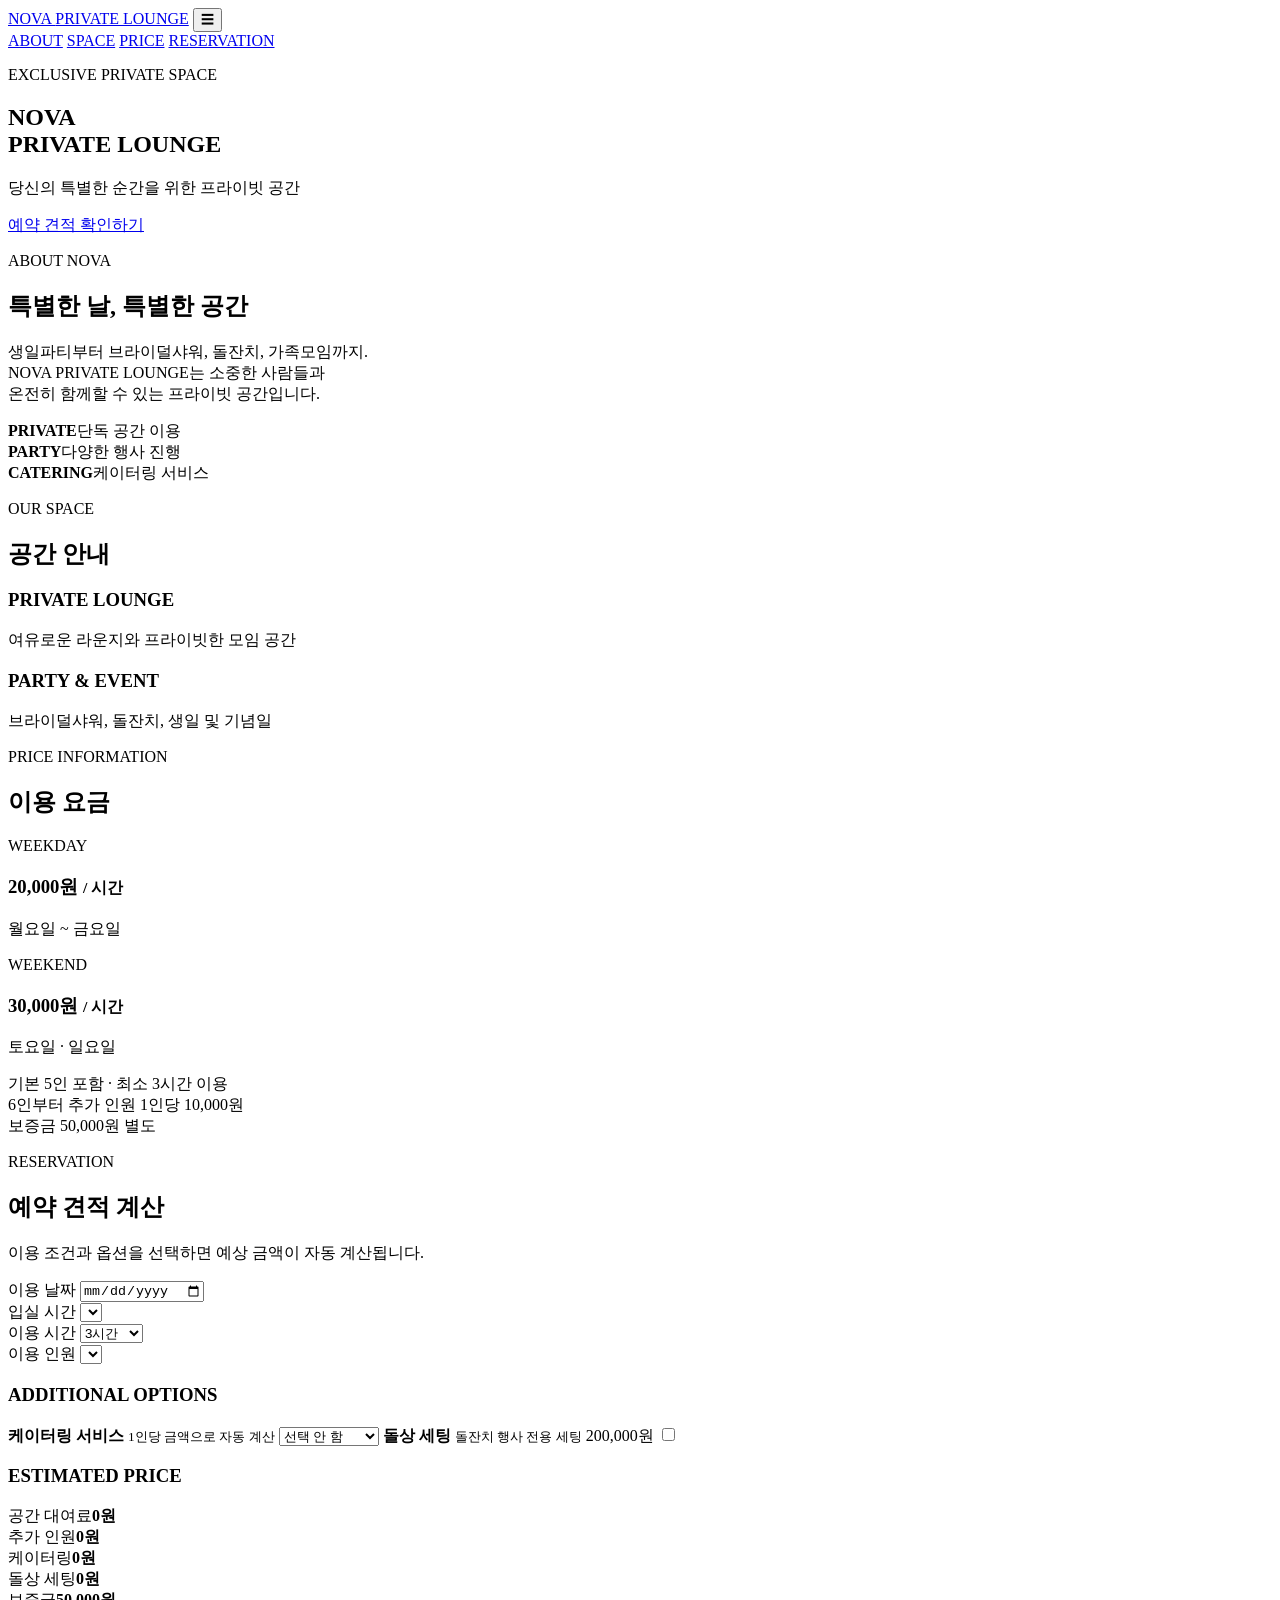
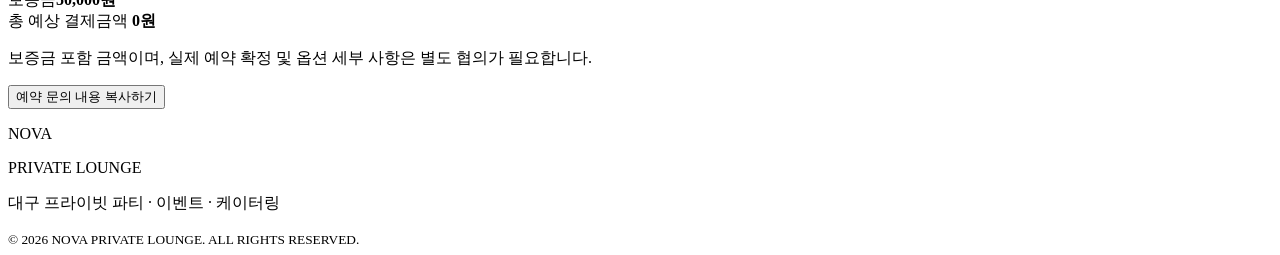
==== commit 8ced992a: "14:20" ====
--- a/index.html
+++ b/index.html
@@ -3,686 +3,224 @@
   <head>
     <meta charset="UTF-8" />
     <meta name="viewport" content="width=device-width, initial-scale=1.0" />
-    <meta name="theme-color" content="#11100e" />
     <meta
       name="description"
-      content="대구 프라이빗 파티룸 NOVA PRIVATE LOUNGE. 브라이덜샤워, 돌잔치, 생일파티, 가족모임, 케이터링 서비스."
+      content="대구 프라이빗 파티룸 NOVA. 브라이덜샤워, 돌잔치, 생일파티, 케이터링, 단체모임 공간대여."
     />
     <meta
       name="keywords"
-      content="대구 파티룸, 대구 브라이덜샤워, 대구 돌잔치, 대구 케이터링, 대구 공간대여"
+      content="대구 파티룸, 노바 프라이빗 라운지, 대구 돌잔치, 대구 브라이덜샤워, 대구 케이터링"
     />
     <title>NOVA PRIVATE LOUNGE | 대구 프라이빗 파티룸</title>
-    <link rel="preconnect" href="https://fonts.googleapis.com" />
-    <link rel="preconnect" href="https://fonts.gstatic.com" crossorigin />
-    <link
-      href="https://fonts.googleapis.com/css2?family=DM+Sans:wght@400;500;600;700&family=Noto+Sans+KR:wght@300;400;500;600;700&display=swap"
-      rel="stylesheet"
-    />
     <link rel="stylesheet" href="style.css" />
+    <script src="script.js" defer></script>
   </head>
   <body>
     <header class="header">
-      <a href="#home" class="logo">
-        NOVA
-        <small>PRIVATE LOUNGE</small>
-      </a>
-      <button
-        class="menu-toggle"
-        id="menuToggle"
-        aria-label="메뉴 열기"
-        aria-expanded="false"
-      >
-        ☰
-      </button>
-      <nav class="nav" id="nav">
-        <a href="#about">ABOUT</a>
-        <a href="#space">SPACE</a>
-        <a href="#pricing">PRICING</a>
-        <a href="#catering">CATERING</a>
-        <a href="#dolsang">DOLSANG</a>
-        <a href="#reservation" class="nav-reserve">RESERVATION</a>
-      </nav>
-    </header>
-
-    <main>
-      <!-- 메인 -->
-      <section class="hero" id="home">
-        <div class="hero-bg"></div>
-        <div class="hero-content">
-          <p class="eyebrow">AN EXCLUSIVE PRIVATE EXPERIENCE</p>
-          <h1>NOVA<br /><span>PRIVATE LOUNGE</span></h1>
-          <div class="gold-line"></div>
-          <p class="hero-description">
-            오직 당신을 위한 특별한 공간<br />
-            소중한 순간을 더욱 빛나게
-          </p>
-          <a href="#reservation" class="btn btn-gold"
-            >RESERVE YOUR MOMENT <span>↗</span></a
-          >
-        </div>
-        <span class="hero-bottom">SCROLL TO EXPLORE ↓</span>
-      </section>
-
-      <!-- 소개 -->
-      <section class="section about" id="about">
-        <div class="container about-grid">
-          <div>
-            <p class="eyebrow">THE NOVA EXPERIENCE</p>
-            <h2 class="section-title">
-              Every Moment<br /><em>Deserves to Shine.</em>
-            </h2>
-            <div class="gold-line left"></div>
-          </div>
-          <div class="about-text">
-            <h3>특별한 날을 위한 프라이빗 라운지</h3>
-            <p>
-              NOVA PRIVATE LOUNGE는 소중한 사람들과 함께하는 모든 순간을 더욱
-              특별하게 만드는 공간입니다.
-            </p>
-            <p>
-              브라이덜샤워, 생일파티, 돌잔치, 가족모임부터 프라이빗 다이닝과
-              케이터링까지. 원하는 방식으로 당신만의 하루를 완성하세요.
-            </p>
-            <div class="feature-list">
-              <span>✦ PRIVATE SPACE</span>
-              <span>✦ SPECIAL EVENTS</span>
-              <span>✦ CATERING SERVICE</span>
-            </div>
-          </div>
-        </div>
-      </section>
-
-      <!-- 공간 -->
-      <section class="section section-alt" id="space">
-        <div class="container">
-          <div class="section-heading">
-            <p class="eyebrow">DISCOVER OUR SPACE</p>
-            <h2 class="section-title">Our <em>Space</em></h2>
-            <p class="section-desc">머무는 순간이 특별해지는 공간</p>
-          </div>
-
-          <div class="space-grid">
-            <article class="space-card space-large">
-              <img
-                src="https://images.unsplash.com/photo-1600607687939-ce8a6c25118c?auto=format&fit=crop&w=1400&q=85"
-                alt="고급스러운 라운지 인테리어 참고 이미지"
-                loading="lazy"
-              />
-              <div class="space-overlay">
-                <span>01 / PRIVATE SPACE</span>
-                <h3>PRIVATE LOUNGE</h3>
-                <p>여유로운 휴식을 위한 프라이빗 공간</p>
-              </div>
-            </article>
-
-            <article class="space-card">
-              <img
-                src="https://images.unsplash.com/photo-1517248135467-4c7edcad34c4?auto=format&fit=crop&w=900&q=85"
-                alt="다이닝 공간 참고 이미지"
-                loading="lazy"
-              />
-              <div class="space-overlay">
-                <span>02 / DINING</span>
-                <h3>DINING SPACE</h3>
-                <p>함께 즐기는 특별한 다이닝</p>
-              </div>
-            </article>
-
-            <article class="space-card">
-              <img
-                src="https://images.unsplash.com/photo-1511795409834-ef04bbd61622?auto=format&fit=crop&w=900&q=85"
-                alt="파티 및 포토존 참고 이미지"
-                loading="lazy"
-              />
-              <div class="space-overlay">
-                <span>03 / CELEBRATION</span>
-                <h3>PHOTO & PARTY</h3>
-                <p>아름다운 순간을 기록하는 공간</p>
-              </div>
-            </article>
-          </div>
-          <p class="image-note">
-            ※ 공간 이미지는 연출 참고용이며 실제 NOVA 공간과 다를 수 있습니다.
-          </p>
-        </div>
-      </section>
-
-      <!-- 요금 -->
-      <section class="section" id="pricing">
-        <div class="container">
-          <div class="section-heading">
-            <p class="eyebrow">SPACE RENTAL</p>
-            <h2 class="section-title">Rental <em>Pricing</em></h2>
-            <p class="section-desc">합리적인 가격으로 즐기는 프라이빗 라운지</p>
-          </div>
-
-          <div class="pricing-grid">
-            <article class="pricing-card">
-              <span class="plan-label">MON — FRI</span>
-              <h3>WEEKDAY</h3>
-              <div class="price">25,000<small>원 / 시간</small></div>
-              <div class="price-rule"></div>
-              <p>평일 공간 대여</p>
-              <p>최소 3시간 이용</p>
-              <a href="#reservation" class="text-link">예약 금액 확인 ↗</a>
-            </article>
-            <article class="pricing-card featured">
-              <span class="plan-label">SAT — SUN</span>
-              <h3>WEEKEND</h3>
-              <div class="price">30,000<small>원 / 시간</small></div>
-              <div class="price-rule"></div>
-              <p>주말 공간 대여</p>
-              <p>최소 3시간 이용</p>
-              <a href="#reservation" class="text-link">예약 금액 확인 ↗</a>
-            </article>
-          </div>
-
-          <div class="pricing-info">
-            <p>기본 인원 9인까지 · 10인부터 1인당 10,000원 추가</p>
-            <p>보증금 50,000원 별도 · 공휴일 요금은 별도 확인</p>
-          </div>
-        </div>
-      </section>
-
-      <!-- 케이터링 -->
-      <section class="section section-alt" id="catering">
-        <div class="container catering-layout">
-          <div class="catering-image">
-            <img
-              src="https://images.unsplash.com/photo-1555244162-803834f70033?auto=format&fit=crop&w=1200&q=85"
-              alt="케이터링 뷔페 서비스 참고 이미지"
-              loading="lazy"
-            />
-          </div>
-          <div class="catering-content">
-            <p class="eyebrow">NOVA CATERING</p>
-            <h2 class="section-title">
-              Elevate Your<br /><em>Dining Experience.</em>
-            </h2>
-            <p class="section-desc left-text">
-              소중한 사람들과 함께하는 특별한 식사.<br />
-              NOVA의 케이터링 서비스로 더욱 풍성하게 완성하세요.
-            </p>
-            <div class="catering-plan">
-              <div><strong>STANDARD</strong><small>1인 기준</small></div>
-              <strong class="gold">30,000원</strong>
-            </div>
-            <div class="catering-plan">
-              <div><strong>PREMIUM</strong><small>1인 기준</small></div>
-              <strong class="gold">50,000원</strong>
-            </div>
-            <p class="small-note">
-              케이터링 최소 10인부터 · 메뉴 및 제공 범위 별도 협의
-            </p>
-            <a href="#reservation" class="btn btn-outline"
-              >케이터링 예약 문의 ↗</a
-            >
-          </div>
-        </div>
-      </section>
-
-      <!-- 돌상 -->
-      <section class="section" id="dolsang">
-        <div class="container dolsang-layout">
-          <div class="dolsang-content">
-            <p class="eyebrow">FIRST BIRTHDAY CELEBRATION</p>
-            <h2 class="section-title">
-              A Beautiful<br /><em>First Birthday.</em>
-            </h2>
-            <h3>소중한 첫 생일, 특별한 돌상</h3>
-            <p>
-              우리 아이의 첫 번째 생일을 위한 특별한 순간. NOVA에서 가족과
-              함께하는 따뜻한 돌잔치를 준비해 보세요.
-            </p>
-            <p>
-              돌상 세팅은 행사 구성과 요청 사항에 따라 별도 상담 후 견적을
-              안내드립니다.
-            </p>
-            <div class="dolsang-tag">DOLSANG SETTING · CUSTOM QUOTATION</div>
-            <a href="#reservation" class="btn btn-outline">돌상 세팅 문의 ↗</a>
-          </div>
-          <div class="dolsang-image">
-            <img
-              src="https://images.unsplash.com/photo-1511795409834-ef04bbd61622?auto=format&fit=crop&w=1100&q=85"
-              alt="기념행사 테이블 연출 참고 이미지"
-              loading="lazy"
-            />
-            <p class="image-note">
-              행사 연출 참고 이미지 · 실제 돌상 구성은 별도 협의
-            </p>
-            <a
-              class="reference-link"
-              href="https://www.pexels.com/photo/table-setting-for-korean-first-birthday-23355702/"
-              target="_blank"
-              rel="noopener noreferrer"
-            >
-              한국식 돌상 참고 사진 보기 ↗
-            </a>
-          </div>
-        </div>
-      </section>
-
-      <!-- 예약 -->
-      <section class="section section-alt" id="reservation">
-        <div class="container">
-          <div class="section-heading">
-            <p class="eyebrow">MAKE A RESERVATION</p>
-            <h2 class="section-title">Your <em>Reservation</em></h2>
-            <p class="section-desc">
-              이용 정보를 선택하면 예상 금액이 자동 계산됩니다.
-            </p>
-          </div>
-
-          <div class="reservation-layout">
-            <div class="reservation-form">
-              <h3>01. 이용 정보</h3>
-              <div class="form-grid">
-                <div class="field">
-                  <label for="date">이용 날짜</label>
-                  <input type="date" id="date" required />
-                </div>
-                <div class="field">
-                  <label for="startTime">이용 시작 시간</label>
-                  <input type="time" id="startTime" value="15:00" required />
-                </div>
-                <div class="field">
-                  <label for="hours">이용 시간</label>
-                  <select id="hours">
-                    <option value="3">3시간</option>
-                    <option value="4">4시간</option>
-                    <option value="5">5시간</option>
-                    <option value="6">6시간</option>
-                    <option value="7">7시간</option>
-                    <option value="8">8시간</option>
-                    <option value="9">9시간</option>
-                    <option value="10">10시간</option>
-                    <option value="11">11시간</option>
-                    <option value="12">12시간</option>
-                  </select>
-                </div>
-                <div class="field">
-                  <label for="people">이용 인원</label>
-                  <input
-                    type="number"
-                    id="people"
-                    min="1"
-                    max="200"
-                    value="9"
-                  />
-                </div>
-              </div>
-
-              <h3 class="form-subtitle">02. 추가 옵션</h3>
-              <div class="field">
-                <label for="catering">케이터링 서비스</label>
-                <select id="catering">
-                  <option value="0">선택 안 함</option>
-                  <option value="30000">스탠다드 · 30,000원 / 인</option>
-                  <option value="50000">프리미엄 · 50,000원 / 인</option>
-                </select>
-              </div>
-
-              <div class="field hidden" id="cateringPeopleBox">
-                <label for="cateringPeople">케이터링 인원 (최소 10인)</label>
-                <input
-                  type="number"
-                  id="cateringPeople"
-                  min="10"
-                  max="200"
-                  value="10"
-                />
-              </div>
-
-              <div class="field">
-                <label for="dolsangOption">돌상 세팅</label>
-                <select id="dolsangOption">
-                  <option value="none">선택 안 함</option>
-                  <option value="request">돌상 세팅 추가 · 별도 견적</option>
-                </select>
-                <p class="field-hint" id="dolsangNotice">
-                  돌상 세팅은 요청 시 별도 견적으로 안내됩니다.
-                </p>
-              </div>
-
-              <div class="field">
-                <label for="requests">기타 요청 사항 (선택)</label>
-                <textarea
-                  id="requests"
-                  rows="3"
-                  maxlength="500"
-                  placeholder="행사 종류, 돌상 요청, 케이터링 구성 등"
-                ></textarea>
-              </div>
-            </div>
-
-            <aside class="summary-card">
-              <p class="eyebrow">RESERVATION SUMMARY</p>
-              <h3>예상 이용 금액</h3>
-
-              <div class="summary-detail">
-                <div>
-                  <span>이용 날짜</span
-                  ><strong id="summaryDate">날짜 선택 전</strong>
-                </div>
-                <div>
-                  <span>이용 시간</span
-                  ><strong id="summaryTime">15:00 ~ 18:00</strong>
-                </div>
-                <div>
-                  <span>이용 인원</span><strong id="summaryPeople">9명</strong>
-                </div>
-              </div>
-
-              <div class="summary-prices">
-                <div>
-                  <span>공간 이용료</span
-                  ><strong id="spacePrice">75,000원</strong>
-                </div>
-                <div>
-                  <span>추가 인원 요금</span
-                  ><strong id="extraPrice">0원</strong>
-                </div>
-                <div>
-                  <span>케이터링</span><strong id="cateringPrice">0원</strong>
-                </div>
-                <div>
-                  <span>돌상 세팅</span
-                  ><strong id="dolsangPrice">미선택</strong>
-                </div>
-                <div><span>보증금</span><strong>50,000원</strong></div>
-              </div>
-
-              <div class="summary-total">
-                <span>예상 결제 금액</span>
-                <strong id="total">125,000원</strong>
-              </div>
-
-              <p class="summary-notice" id="quoteNotice"></p>
-              <p class="summary-notice">
-                실제 예약 확정 및 결제는 별도 안내됩니다. 공휴일 요금과 돌상
-                견적은 계산에 포함되지 않을 수 있습니다.
-              </p>
-
-              <button
-                type="button"
-                class="btn btn-gold full-width"
-                id="inquiry"
-              >
-                예약 문의 내용 복사 ↗
-              </button>
-              <p class="copy-help">
-                복사한 내용을 예약 상담 채널에 전달해 주세요.
-              </p>
-            </aside>
-          </div>
-        </div>
-      </section>
-    </main>
-
-    <footer class="footer" id="contact">
-      <div class="container footer-layout">
-        <div>
-          <div class="footer-logo">NOVA</div>
-          <p>PRIVATE LOUNGE</p>
-          <p class="footer-description">
-            소중한 순간을 더욱 특별하게.<br />
-            당신만의 프라이빗 라운지.
-          </p>
-        </div>
-        <div>
-          <h4>EXPLORE</h4>
+      <div class="nav-wrap">
+        <a class="logo" href="#home">NOVA <span>PRIVATE LOUNGE</span></a>
+        <button
+          class="menu-toggle"
+          id="menuToggle"
+          aria-label="메뉴 열기"
+          aria-expanded="false"
+        >
+          ☰
+        </button>
+        <nav id="navigation">
           <a href="#about">ABOUT</a>
           <a href="#space">SPACE</a>
-          <a href="#pricing">PRICING</a>
+          <a href="#price">PRICE</a>
           <a href="#reservation">RESERVATION</a>
-        </div>
-        <div>
-          <h4>CONTACT</h4>
-          <p>DAEGU, SOUTH KOREA</p>
-          <p>예약 및 이용 문의</p>
-          <p>상담 채널 정보는 추후 업데이트 예정</p>
-        </div>
+        </nav>
       </div>
-      <div class="footer-bottom">
-        © 2026 NOVA PRIVATE LOUNGE. ALL RIGHTS RESERVED.
-      </div>
+    </header>
+
+    <main>
+      <section class="hero" id="home">
+        <div class="hero-inner">
+          <p class="eyebrow">EXCLUSIVE PRIVATE SPACE</p>
+          <h1>NOVA<br />PRIVATE LOUNGE</h1>
+          <p class="hero-sub">당신의 특별한 순간을 위한 프라이빗 공간</p>
+          <a class="btn gold" href="#reservation">예약 견적 확인하기</a>
+        </div>
+      </section>
+
+      <section class="section about" id="about">
+        <div class="section-inner">
+          <p class="eyebrow">ABOUT NOVA</p>
+          <h2>특별한 날, 특별한 공간</h2>
+          <p class="description">
+            생일파티부터 브라이덜샤워, 돌잔치, 가족모임까지.<br />
+            NOVA PRIVATE LOUNGE는 소중한 사람들과<br />
+            온전히 함께할 수 있는 프라이빗 공간입니다.
+          </p>
+          <div class="features">
+            <div><strong>PRIVATE</strong><span>단독 공간 이용</span></div>
+            <div><strong>PARTY</strong><span>다양한 행사 진행</span></div>
+            <div><strong>CATERING</strong><span>케이터링 서비스</span></div>
+          </div>
+        </div>
+      </section>
+
+      <section class="section space" id="space">
+        <div class="section-inner">
+          <p class="eyebrow">OUR SPACE</p>
+          <h2>공간 안내</h2>
+          <div class="space-grid">
+            <article class="space-card">
+              <div class="space-photo photo-one"></div>
+              <div class="space-content">
+                <h3>PRIVATE LOUNGE</h3>
+                <p>여유로운 라운지와 프라이빗한 모임 공간</p>
+              </div>
+            </article>
+            <article class="space-card">
+              <div class="space-photo photo-two"></div>
+              <div class="space-content">
+                <h3>PARTY & EVENT</h3>
+                <p>브라이덜샤워, 돌잔치, 생일 및 기념일</p>
+              </div>
+            </article>
+          </div>
+        </div>
+      </section>
+
+      <section class="section price" id="price">
+        <div class="section-inner">
+          <p class="eyebrow">PRICE INFORMATION</p>
+          <h2>이용 요금</h2>
+          <div class="price-grid">
+            <div class="price-card">
+              <p>WEEKDAY</p>
+              <h3>20,000원 <small>/ 시간</small></h3>
+              <span>월요일 ~ 금요일</span>
+            </div>
+            <div class="price-card">
+              <p>WEEKEND</p>
+              <h3>30,000원 <small>/ 시간</small></h3>
+              <span>토요일 · 일요일</span>
+            </div>
+          </div>
+          <p class="price-notice">
+            기본 5인 포함 · 최소 3시간 이용<br />
+            6인부터 추가 인원 1인당 10,000원<br />
+            보증금 50,000원 별도
+          </p>
+        </div>
+      </section>
+
+      <section class="section reservation" id="reservation">
+        <div class="section-inner">
+          <p class="eyebrow">RESERVATION</p>
+          <h2>예약 견적 계산</h2>
+          <p class="description">
+            이용 조건과 옵션을 선택하면 예상 금액이 자동 계산됩니다.
+          </p>
+
+          <div class="booking-box">
+            <div class="form-grid">
+              <div class="field">
+                <label for="date">이용 날짜</label>
+                <input type="date" id="date" />
+              </div>
+
+              <div class="field">
+                <label for="startTime">입실 시간</label>
+                <select id="startTime"></select>
+              </div>
+
+              <div class="field">
+                <label for="hours">이용 시간</label>
+                <select id="hours">
+                  <option value="3">3시간</option>
+                  <option value="4">4시간</option>
+                  <option value="5">5시간</option>
+                  <option value="6">6시간</option>
+                  <option value="7">7시간</option>
+                  <option value="8">8시간</option>
+                  <option value="9">9시간</option>
+                  <option value="10">10시간</option>
+                  <option value="11">11시간</option>
+                  <option value="12">12시간</option>
+                </select>
+              </div>
+
+              <div class="field">
+                <label for="people">이용 인원</label>
+                <select id="people"></select>
+              </div>
+            </div>
+
+            <h3 class="option-heading">ADDITIONAL OPTIONS</h3>
+
+            <label class="option-row">
+              <span>
+                <strong>케이터링 서비스</strong>
+                <small>1인당 금액으로 자동 계산</small>
+              </span>
+              <select id="catering">
+                <option value="0">선택 안 함</option>
+                <option value="25000">1인 25,000원</option>
+                <option value="30000">1인 30,000원</option>
+                <option value="35000">1인 35,000원</option>
+                <option value="40000">1인 40,000원</option>
+                <option value="50000">1인 50,000원</option>
+              </select>
+            </label>
+
+            <label class="option-row">
+              <span>
+                <strong>돌상 세팅</strong>
+                <small>돌잔치 행사 전용 세팅</small>
+              </span>
+              <span class="checkbox-wrap">
+                <span>200,000원</span>
+                <input type="checkbox" id="dolsang" />
+              </span>
+            </label>
+
+            <div class="summary">
+              <h3>ESTIMATED PRICE</h3>
+              <div class="summary-line">
+                <span>공간 대여료</span><strong id="spaceCost">0원</strong>
+              </div>
+              <div class="summary-line">
+                <span>추가 인원</span><strong id="peopleCost">0원</strong>
+              </div>
+              <div class="summary-line">
+                <span>케이터링</span><strong id="cateringCost">0원</strong>
+              </div>
+              <div class="summary-line">
+                <span>돌상 세팅</span><strong id="dolsangCost">0원</strong>
+              </div>
+              <div class="summary-line">
+                <span>보증금</span><strong id="depositCost">50,000원</strong>
+              </div>
+              <div class="summary-total">
+                <span>총 예상 결제금액</span>
+                <strong id="totalCost">0원</strong>
+              </div>
+              <p class="summary-note">
+                보증금 포함 금액이며, 실제 예약 확정 및 옵션 세부 사항은 별도
+                협의가 필요합니다.
+              </p>
+            </div>
+
+            <button class="btn gold full" id="copyReservation">
+              예약 문의 내용 복사하기
+            </button>
+            <p id="copyMessage" class="copy-message" role="status"></p>
+          </div>
+        </div>
+      </section>
+    </main>
+
+    <footer>
+      <div class="footer-logo">NOVA</div>
+      <p>PRIVATE LOUNGE</p>
+      <p>대구 프라이빗 파티 · 이벤트 · 케이터링</p>
+      <small>© 2026 NOVA PRIVATE LOUNGE. ALL RIGHTS RESERVED.</small>
     </footer>
-
-    <script>
-      "use strict";
-
-      const $ = (id) => document.getElementById(id);
-      const money = (amount) => amount.toLocaleString("ko-KR") + "원";
-
-      const dateInput = $("date");
-      const startTimeInput = $("startTime");
-      const hoursInput = $("hours");
-      const peopleInput = $("people");
-      const cateringInput = $("catering");
-      const cateringPeopleInput = $("cateringPeople");
-      const dolsangInput = $("dolsangOption");
-
-      // 로컬 날짜 기준으로 오늘 이전 날짜 선택 제한
-      function localDateString(date) {
-        const year = date.getFullYear();
-        const month = String(date.getMonth() + 1).padStart(2, "0");
-        const day = String(date.getDate()).padStart(2, "0");
-        return `${year}-${month}-${day}`;
-      }
-
-      dateInput.min = localDateString(new Date());
-
-      // 시작 시간 + 이용 시간으로 종료 시간 계산
-      function getEndTime(start, duration) {
-        if (!start) return "";
-        const parts = start.split(":").map(Number);
-        if (parts.length !== 2 || parts.some(Number.isNaN)) return "";
-
-        const minutes = parts[0] * 60 + parts[1] + duration * 60;
-        const daysLater = Math.floor(minutes / 1440);
-        const time = minutes % 1440;
-        const h = String(Math.floor(time / 60)).padStart(2, "0");
-        const m = String(time % 60).padStart(2, "0");
-
-        return `${h}:${m}${daysLater ? ` (다음 날 +${daysLater}일)` : ""}`;
-      }
-
-      function calculate() {
-        const date = dateInput.value;
-        const startTime = startTimeInput.value;
-        const hours = Number(hoursInput.value);
-
-        const rawPeople = Number(peopleInput.value);
-        const people =
-          Number.isFinite(rawPeople) && rawPeople >= 1
-            ? Math.floor(rawPeople)
-            : 1;
-
-        const day = date ? new Date(date + "T12:00:00").getDay() : null;
-        const weekend = day === 0 || day === 6;
-
-        const hourlyRate = weekend ? 30000 : 25000;
-        const spacePrice = hourlyRate * hours;
-
-        // 9인까지 기본, 10인부터 1만원씩
-        const extraCount = Math.max(0, people - 9);
-        const extraPrice = extraCount * 10000;
-
-        const cateringRate = Number(cateringInput.value);
-        const hasCatering = cateringRate > 0;
-        $("cateringPeopleBox").classList.toggle("hidden", !hasCatering);
-
-        const rawCateringPeople = Number(cateringPeopleInput.value);
-        const cateringPeople = hasCatering
-          ? Math.max(10, Math.floor(rawCateringPeople) || 10)
-          : 0;
-
-        const cateringPrice = hasCatering ? cateringRate * cateringPeople : 0;
-
-        const hasDolsang = dolsangInput.value === "request";
-        const deposit = 50000;
-
-        // 돌상은 견적 미정이므로 합산하지 않음
-        const total = spacePrice + extraPrice + cateringPrice + deposit;
-        const endTime = getEndTime(startTime, hours);
-
-        $("summaryDate").textContent = date || "날짜 선택 전";
-        $("summaryTime").textContent = startTime
-          ? `${startTime} ~ ${endTime}`
-          : "시간 선택 전";
-        $("summaryPeople").textContent = people + "명";
-        $("spacePrice").textContent = money(spacePrice);
-        $("extraPrice").textContent = money(extraPrice);
-        $("cateringPrice").textContent = money(cateringPrice);
-        $("dolsangPrice").textContent = hasDolsang ? "별도 견적" : "미선택";
-        $("total").textContent = money(total);
-
-        const notices = [];
-        if (!date) notices.push("날짜를 선택하면 평일/주말 요금이 확정됩니다.");
-        if (hasDolsang)
-          notices.push("돌상 세팅 비용은 현재 합계에 포함되지 않았습니다.");
-        if (hasCatering && rawCateringPeople < 10) {
-          notices.push("케이터링은 최소 10인 기준으로 계산됩니다.");
-        }
-        if (date && !weekend) {
-          notices.push("선택일이 공휴일인 경우 요금 확인이 필요합니다.");
-        }
-        $("quoteNotice").textContent = notices.join(" ");
-
-        return {
-          date,
-          startTime,
-          endTime,
-          hours,
-          people,
-          hourlyRate,
-          spacePrice,
-          extraCount,
-          extraPrice,
-          cateringRate,
-          cateringPeople,
-          cateringPrice,
-          hasDolsang,
-          deposit,
-          total,
-        };
-      }
-
-      [
-        dateInput,
-        startTimeInput,
-        hoursInput,
-        peopleInput,
-        cateringInput,
-        cateringPeopleInput,
-        dolsangInput,
-      ].forEach((element) => {
-        element.addEventListener("input", calculate);
-        element.addEventListener("change", calculate);
-      });
-
-      $("inquiry").addEventListener("click", async () => {
-        const info = calculate();
-
-        if (!info.date) {
-          alert("이용 날짜를 선택해 주세요.");
-          dateInput.focus();
-          return;
-        }
-        if (!info.startTime) {
-          alert("이용 시작 시간을 선택해 주세요.");
-          startTimeInput.focus();
-          return;
-        }
-        if (
-          !Number.isInteger(Number(peopleInput.value)) ||
-          Number(peopleInput.value) < 1
-        ) {
-          alert("올바른 이용 인원을 입력해 주세요.");
-          peopleInput.focus();
-          return;
-        }
-        if (
-          info.cateringRate > 0 &&
-          (!Number.isInteger(Number(cateringPeopleInput.value)) ||
-            Number(cateringPeopleInput.value) < 10)
-        ) {
-          alert("케이터링은 최소 10인부터 신청 가능합니다.");
-          cateringPeopleInput.focus();
-          return;
-        }
-
-        const cateringText =
-          info.cateringRate > 0
-            ? `${money(info.cateringRate)} × ${info.cateringPeople}명 = ${money(info.cateringPrice)}`
-            : "미이용";
-
-        const message = [
-          "[NOVA PRIVATE LOUNGE 예약 문의]",
-          "",
-          `이용 날짜: ${info.date}`,
-          `이용 시작: ${info.startTime}`,
-          `이용 종료: ${info.endTime}`,
-          `이용 시간: ${info.hours}시간`,
-          `이용 인원: ${info.people}명`,
-          "",
-          `[공간 이용료] ${money(info.spacePrice)}`,
-          `[추가 인원] ${info.extraCount}명 / ${money(info.extraPrice)}`,
-          `[케이터링] ${cateringText}`,
-          `[돌상 세팅] ${info.hasDolsang ? "추가 요청 (별도 견적)" : "미이용"}`,
-          `[보증금] ${money(info.deposit)}`,
-          "",
-          `예상 결제 금액: ${money(info.total)}`,
-          info.hasDolsang ? "※ 돌상 세팅 비용 별도" : "",
-          "※ 공휴일 및 실제 예약 가능 여부 별도 확인",
-          "",
-          `기타 요청: ${$("requests").value.trim() || "없음"}`,
-        ]
-          .filter((line) => line !== null)
-          .join("\n");
-
-        try {
-          await navigator.clipboard.writeText(message);
-          alert(
-            "예약 문의 내용이 복사되었습니다.\n상담 채널에 붙여 넣어 주세요.",
-          );
-        } catch (error) {
-          const textarea = document.createElement("textarea");
-          textarea.value = message;
-          textarea.style.position = "fixed";
-          textarea.style.opacity = "0";
-          document.body.appendChild(textarea);
-          textarea.select();
-          const copied = document.execCommand("copy");
-          textarea.remove();
-          alert(
-            copied
-              ? "예약 문의 내용이 복사되었습니다."
-              : "자동 복사가 불가능합니다. HTTPS 환경에서 다시 시도해 주세요.",
-          );
-        }
-      });
-
-      // 모바일 메뉴
-      const menuToggle = $("menuToggle");
-      const nav = $("nav");
-
-      menuToggle.addEventListener("click", () => {
-        const opened = nav.classList.toggle("open");
-        menuToggle.setAttribute("aria-expanded", String(opened));
-        menuToggle.textContent = opened ? "✕" : "☰";
-      });
-
-      nav.querySelectorAll("a").forEach((link) => {
-        link.addEventListener("click", () => {
-          nav.classList.remove("open");
-          menuToggle.setAttribute("aria-expanded", "false");
-          menuToggle.textContent = "☰";
-        });
-      });
-
-      calculate();
-    </script>
   </body>
 </html>
--- a/style.css
+++ b/style.css
@@ -1,928 +1,129 @@
-:root {
-  --bg: #11100e;
-  --bg-alt: #1b1916;
-  --panel: #24211c;
-  --gold: #c9ab78;
-  --gold-light: #e2ca9f;
-  --white: #f7f4ee;
-  --muted: #a8a197;
-  --line: #423b31;
-}
 
-* {
-  margin: 0;
-  padding: 0;
-  box-sizing: border-box;
-}
+document.addEventListener("DOMContentLoaded", () => {
+  const $ = (id) => document.getElementById(id);
 
-html {
-  scroll-behavior: smooth;
-  scroll-padding-top: 90px;
-}
+  const date = $("date");
+  const startTime = $("startTime");
+  const hours = $("hours");
+  const people = $("people");
+  const catering = $("catering");
+  const dolsang = $("dolsang");
 
-body {
-  background: var(--bg);
-  color: var(--white);
-  font-family: "DM Sans", "Noto Sans KR", sans-serif;
-  line-height: 1.8;
-  -webkit-font-smoothing: antialiased;
-}
+  const deposit = 50000;
+  const money = (n) => n.toLocaleString("ko-KR") + "원";
 
-a {
-  color: inherit;
-  text-decoration: none;
-}
-
-button,
-input,
-select,
-textarea {
-  font: inherit;
-}
-
-button {
-  cursor: pointer;
-}
-
-img {
-  display: block;
-  width: 100%;
-}
-
-.container {
-  width: min(1180px, 88%);
-  margin: auto;
-}
-
-.gold {
-  color: var(--gold);
-}
-
-/* 상단 메뉴 */
-
-.header {
-  height: 85px;
-  padding: 0 6%;
-  display: flex;
-  align-items: center;
-  justify-content: space-between;
-  position: sticky;
-  top: 0;
-  z-index: 1000;
-  background: rgba(17, 16, 14, 0.96);
-  backdrop-filter: blur(16px);
-  border-bottom: 1px solid rgba(201, 171, 120, 0.18);
-}
-
-.logo {
-  color: var(--gold);
-  font-size: 29px;
-  font-weight: 600;
-  letter-spacing: 6px;
-  line-height: 1.2;
-}
-
-.logo small {
-  display: block;
-  margin-top: 5px;
-  color: var(--white);
-  font-size: 9px;
-  font-weight: 400;
-  letter-spacing: 3px;
-}
-
-.nav {
-  display: flex;
-  align-items: center;
-  gap: 28px;
-}
-
-.nav a {
-  font-size: 11px;
-  letter-spacing: 1.2px;
-  transition: color 0.2s;
-}
-
-.nav a:hover {
-  color: var(--gold);
-}
-
-.nav-reserve {
-  border: 1px solid var(--gold);
-  color: var(--gold) !important;
-  padding: 10px 16px;
-}
-
-.menu-toggle {
-  display: none;
-  background: none;
-  border: none;
-  color: var(--gold);
-  font-size: 25px;
-}
-
-/* 메인 */
-
-.hero {
-  min-height: 760px;
-  height: calc(100vh - 85px);
-  max-height: 1050px;
-  position: relative;
-  display: flex;
-  align-items: center;
-  justify-content: center;
-  text-align: center;
-  overflow: hidden;
-}
-
-.hero-bg {
-  position: absolute;
-  inset: 0;
-  background:
-    linear-gradient(rgba(0, 0, 0, 0.52), rgba(0, 0, 0, 0.7)),
-    url("https://images.unsplash.com/photo-1600607687920-4e2a09cf159d?auto=format&fit=crop&w=2000&q=85")
-      center / cover no-repeat;
-}
-
-.hero-content {
-  position: relative;
-  z-index: 2;
-  padding: 25px;
-}
-
-.eyebrow {
-  color: var(--gold);
-  font-size: 11px;
-  letter-spacing: 3px;
-  font-weight: 600;
-}
-
-.hero h1 {
-  margin: 25px 0;
-  font-size: clamp(48px, 7.5vw, 108px);
-  font-weight: 500;
-  line-height: 1.15;
-  letter-spacing: 7px;
-}
-
-.hero h1 span {
-  font-size: 0.54em;
-  font-weight: 400;
-  letter-spacing: 7px;
-}
-
-.gold-line {
-  height: 1px;
-  width: 65px;
-  background: var(--gold);
-  margin: 32px auto;
-}
-
-.gold-line.left {
-  margin-left: 0;
-}
-
-.hero-description {
-  color: #e8e2d9;
-  font-size: 15px;
-  font-weight: 300;
-  line-height: 2.1;
-  margin-bottom: 36px;
-}
-
-.hero-bottom {
-  position: absolute;
-  bottom: 30px;
-  z-index: 2;
-  color: #d6c9b6;
-  font-size: 10px;
-  letter-spacing: 3px;
-}
-
-/* 버튼 */
-
-.btn {
-  display: inline-flex;
-  align-items: center;
-  justify-content: center;
-  gap: 20px;
-  min-height: 52px;
-  padding: 13px 28px;
-  border: 1px solid var(--gold);
-  font-size: 11px;
-  font-weight: 600;
-  letter-spacing: 1.2px;
-  transition: 0.25s;
-}
-
-.btn-gold {
-  background: var(--gold);
-  color: #17130e;
-}
-
-.btn-gold:hover {
-  background: var(--gold-light);
-}
-
-.btn-outline {
-  background: transparent;
-  color: var(--gold);
-}
-
-.btn-outline:hover {
-  background: var(--gold);
-  color: #17130e;
-}
-
-.full-width {
-  width: 100%;
-}
-
-/* 공통 섹션 */
-
-.section {
-  padding: 115px 0;
-}
-
-.section-alt {
-  background: var(--bg-alt);
-}
-
-.section-heading {
-  text-align: center;
-  margin-bottom: 52px;
-}
-
-.section-title {
-  font-size: clamp(34px, 4.4vw, 58px);
-  font-weight: 400;
-  line-height: 1.35;
-  margin: 15px 0 22px;
-}
-
-.section-title em {
-  color: var(--gold);
-  font-style: normal;
-  font-weight: 300;
-}
-
-.section-desc {
-  color: var(--muted);
-  font-size: 14px;
-  line-height: 2;
-}
-
-.left-text {
-  margin-bottom: 28px;
-}
-
-/* ABOUT */
-
-.about-grid {
-  display: grid;
-  grid-template-columns: 1fr 1fr;
-  gap: 90px;
-  align-items: center;
-}
-
-.about-text h3 {
-  font-size: 21px;
-  font-weight: 500;
-  margin-bottom: 20px;
-}
-
-.about-text p {
-  color: var(--muted);
-  font-size: 14px;
-  margin-bottom: 17px;
-  line-height: 2.2;
-}
-
-.feature-list {
-  display: flex;
-  flex-wrap: wrap;
-  gap: 20px;
-  margin-top: 30px;
-  color: var(--gold);
-  font-size: 10px;
-  letter-spacing: 1px;
-}
-
-/* 공간 사진 */
-
-.space-grid {
-  display: grid;
-  grid-template-columns: 1fr 1fr;
-  gap: 22px;
-}
-
-.space-card {
-  position: relative;
-  overflow: hidden;
-  min-height: 320px;
-  background: #29241f;
-}
-
-.space-large {
-  grid-row: span 2;
-  min-height: 665px;
-}
-
-.space-card img {
-  position: absolute;
-  inset: 0;
-  height: 100%;
-  object-fit: cover;
-  transition: transform 0.7s;
-}
-
-.space-card:hover img {
-  transform: scale(1.05);
-}
-
-.space-card::after {
-  content: "";
-  position: absolute;
-  inset: 0;
-  background: linear-gradient(transparent 25%, rgba(0, 0, 0, 0.85));
-}
-
-.space-overlay {
-  position: absolute;
-  z-index: 2;
-  bottom: 28px;
-  left: 30px;
-  right: 20px;
-}
-
-.space-overlay span {
-  color: var(--gold);
-  font-size: 10px;
-  letter-spacing: 2px;
-}
-
-.space-overlay h3 {
-  font-size: 23px;
-  font-weight: 500;
-  margin: 5px 0;
-}
-
-.space-overlay p {
-  color: #ddd;
-  font-size: 12px;
-}
-
-.image-note {
-  color: var(--muted);
-  font-size: 11px;
-  margin-top: 14px;
-}
-
-/* 가격표 */
-
-.pricing-grid {
-  max-width: 860px;
-  margin: auto;
-  display: grid;
-  grid-template-columns: 1fr 1fr;
-  gap: 24px;
-}
-
-.pricing-card {
-  border: 1px solid var(--line);
-  background: #1a1815;
-  padding: 48px 35px;
-  text-align: center;
-}
-
-.pricing-card.featured {
-  border-color: var(--gold);
-}
-
-.plan-label {
-  color: var(--gold);
-  font-size: 10px;
-  letter-spacing: 3px;
-}
-
-.pricing-card h3 {
-  font-size: 24px;
-  font-weight: 500;
-  letter-spacing: 3px;
-  margin: 15px 0;
-}
-
-.price {
-  color: var(--gold);
-  font-size: 39px;
-  font-weight: 500;
-  white-space: nowrap;
-}
-
-.price small {
-  color: var(--muted);
-  font-size: 12px;
-  margin-left: 5px;
-}
-
-.price-rule {
-  height: 1px;
-  background: var(--line);
-  margin: 25px 0;
-}
-
-.pricing-card p {
-  color: var(--muted);
-  font-size: 13px;
-  margin-bottom: 10px;
-}
-
-.text-link {
-  display: inline-block;
-  color: var(--gold);
-  font-size: 12px;
-  margin-top: 25px;
-}
-
-.pricing-info {
-  text-align: center;
-  margin-top: 30px;
-  color: var(--muted);
-  font-size: 12px;
-  line-height: 2.2;
-}
-
-/* 케이터링 */
-
-.catering-layout,
-.dolsang-layout {
-  display: grid;
-  grid-template-columns: 1fr 1fr;
-  gap: 75px;
-  align-items: center;
-}
-
-.catering-image img {
-  height: 590px;
-  object-fit: cover;
-}
-
-.catering-plan {
-  display: flex;
-  align-items: center;
-  justify-content: space-between;
-  gap: 15px;
-  border-bottom: 1px solid var(--line);
-  padding: 20px 0;
-}
-
-.catering-plan strong {
-  font-size: 17px;
-}
-
-.catering-plan small {
-  display: block;
-  color: var(--muted);
-  font-size: 11px;
-}
-
-.small-note {
-  color: var(--muted);
-  font-size: 12px;
-  margin: 20px 0 30px;
-}
-
-/* 돌상 */
-
-.dolsang-content h3 {
-  font-size: 19px;
-  font-weight: 500;
-  margin: 20px 0;
-}
-
-.dolsang-content > p:not(.eyebrow) {
-  color: var(--muted);
-  font-size: 14px;
-  margin-bottom: 17px;
-}
-
-.dolsang-price {
-  display: flex;
-  align-items: center;
-  justify-content: space-between;
-  gap: 15px;
-  border-top: 1px solid var(--line);
-  border-bottom: 1px solid var(--line);
-  padding: 20px 0;
-  margin: 25px 0;
-}
-
-.dolsang-price span {
-  font-size: 11px;
-  letter-spacing: 1.2px;
-}
-
-.dolsang-price strong {
-  color: var(--gold);
-  font-size: 24px;
-}
-
-.dolsang-content .btn {
-  margin-top: 12px;
-}
-
-.dolsang-image img {
-  height: 540px;
-  object-fit: cover;
-}
-
-.reference-link {
-  display: inline-block;
-  color: var(--gold);
-  font-size: 12px;
-  margin-top: 10px;
-  text-decoration: underline;
-  text-underline-offset: 5px;
-}
-
-/* 예약 */
-
-.reservation-layout {
-  display: grid;
-  grid-template-columns: 1.25fr 0.85fr;
-  gap: 30px;
-  align-items: start;
-}
-
-.reservation-form,
-.summary-card {
-  background: var(--panel);
-  border: 1px solid var(--line);
-  padding: 38px;
-}
-
-.reservation-form h3,
-.summary-card h3 {
-  font-size: 19px;
-  font-weight: 500;
-  margin-bottom: 25px;
-}
-
-.form-subtitle {
-  padding-top: 30px;
-  border-top: 1px solid var(--line);
-  margin-top: 35px;
-}
-
-.form-grid {
-  display: grid;
-  grid-template-columns: 1fr 1fr;
-  gap: 20px;
-}
-
-.field {
-  margin-bottom: 20px;
-}
-
-.field label {
-  display: block;
-  color: #e8e1d7;
-  font-size: 12px;
-  margin-bottom: 10px;
-}
-
-.field input,
-.field select,
-.field textarea {
-  display: block;
-  width: 100%;
-  min-width: 0;
-  background: #191713;
-  border: 1px solid #4d453a;
-  color: var(--white);
-  padding: 13px 14px;
-  border-radius: 0;
-  outline: none;
-  color-scheme: dark;
-}
-
-.field input:focus,
-.field select:focus,
-.field textarea:focus {
-  border-color: var(--gold);
-}
-
-.field textarea {
-  resize: vertical;
-}
-
-.field-hint {
-  color: var(--muted);
-  font-size: 11px;
-  margin-top: 8px;
-}
-
-/* 금액 계산 요약 */
-
-.summary-card {
-  position: sticky;
-  top: 105px;
-  border-color: #6b573b;
-}
-
-.summary-card h3 {
-  margin-top: 10px;
-}
-
-.summary-detail,
-.summary-prices {
-  border-top: 1px solid var(--line);
-  padding: 20px 0;
-}
-
-.summary-detail > div,
-.summary-prices > div {
-  display: flex;
-  justify-content: space-between;
-  gap: 15px;
-  margin-bottom: 14px;
-  font-size: 12px;
-}
-
-.summary-detail span,
-.summary-prices span {
-  color: var(--muted);
-}
-
-.summary-detail strong,
-.summary-prices strong {
-  font-weight: 500;
-  text-align: right;
-}
-
-.summary-total {
-  display: flex;
-  align-items: center;
-  justify-content: space-between;
-  gap: 15px;
-  border-top: 1px solid var(--gold);
-  padding: 25px 0;
-}
-
-.summary-total span {
-  font-size: 13px;
-}
-
-.summary-total strong {
-  color: var(--gold);
-  font-size: 27px;
-  white-space: nowrap;
-}
-
-.summary-notice {
-  color: var(--muted);
-  font-size: 11px;
-  margin-bottom: 18px;
-}
-
-.copy-help {
-  text-align: center;
-  color: var(--muted);
-  font-size: 11px;
-  margin-top: 15px;
-}
-
-/* 하단 */
-
-.footer {
-  background: #0b0a09;
-  border-top: 1px solid var(--line);
-  padding-top: 75px;
-}
-
-.footer-layout {
-  display: grid;
-  grid-template-columns: 2fr 1fr 1fr;
-  gap: 50px;
-  padding-bottom: 65px;
-}
-
-.footer-logo {
-  color: var(--gold);
-  font-size: 42px;
-  letter-spacing: 8px;
-}
-
-.footer-layout h4 {
-  color: var(--gold);
-  font-size: 12px;
-  letter-spacing: 2px;
-  margin-bottom: 20px;
-}
-
-.footer-layout a,
-.footer-layout p {
-  display: block;
-  color: var(--muted);
-  font-size: 12px;
-  margin-bottom: 10px;
-}
-
-.footer-description {
-  margin-top: 20px;
-}
-
-.footer-bottom {
-  border-top: 1px solid var(--line);
-  text-align: center;
-  padding: 23px 10px;
-  color: #827b71;
-  font-size: 10px;
-  letter-spacing: 1px;
-}
-
-/* 태블릿 */
-
-@media (max-width: 1050px) {
-  .nav {
-    gap: 14px;
+  // 이용 인원: 최소 10명
+  for (let i = 10; i <= 100; i++) {
+    const option = document.createElement("option");
+    option.value = i;
+    option.textContent = `${i}명`;
+    people.appendChild(option);
   }
 
-  .nav a {
-    font-size: 10px;
+  // 입실 시간 선택
+  for (let h = 0; h < 24; h++) {
+    for (let m of [0, 30]) {
+      const hh = String(h).padStart(2, "0");
+      const mm = String(m).padStart(2, "0");
+      const option = document.createElement("option");
+      option.value = `${hh}:${mm}`;
+      option.textContent = `${hh}:${mm}`;
+      startTime.appendChild(option);
+    }
+  }
+  startTime.value = "18:00";
+
+  // 날짜는 사용자가 직접 선택
+  // YYYY-MM-DD는 현지 날짜로 처리
+  function isWeekend(value) {
+    if (!value) return false;
+    const [y, m, d] = value.split("-").map(Number);
+    const day = new Date(y, m - 1, d).getDay();
+    return day === 0 || day === 6;
   }
 
-  .catering-layout,
-  .dolsang-layout {
-    gap: 35px;
+  function calculate() {
+    const count = Number(people.value) || 10;
+    const duration = Number(hours.value) || 3;
+    const hourlyRate = isWeekend(date.value) ? 30000 : 20000;
+
+    const spaceCost = hourlyRate * duration;
+    const peopleCost = Math.max(0, count - 5) * 10000;
+    const cateringCost = count * Number(catering.value);
+    const dolsangCost = dolsang.checked ? 200000 : 0;
+
+    const total =
+      spaceCost +
+      peopleCost +
+      cateringCost +
+      dolsangCost +
+      deposit;
+
+    $("spaceCost").textContent = money(spaceCost);
+    $("peopleCost").textContent = money(peopleCost);
+    $("cateringCost").textContent = money(cateringCost);
+    $("dolsangCost").textContent = money(dolsangCost);
+    $("depositCost").textContent = money(deposit);
+    $("totalCost").textContent = money(total);
+
+    return {
+      count,
+      duration,
+      spaceCost,
+      peopleCost,
+      cateringCost,
+      dolsangCost,
+      total
+    };
   }
 
-  .reservation-layout {
-    grid-template-columns: 1fr 1fr;
-  }
+  [date, startTime, hours, people, catering, dolsang]
+    .forEach((el) => el.addEventListener("change", calculate));
 
-  .reservation-form,
-  .summary-card {
-    padding: 25px;
-  }
-}
+  $("copyReservation").addEventListener("click", async () => {
+    if (!date.value) {
+      $("copyMessage").textContent = "이용 날짜를 먼저 선택해 주세요.";
+      date.focus();
+      return;
+    }
 
-/* 모바일 */
+    const result = calculate();
 
-@media (max-width: 768px) {
-  html {
-    scroll-padding-top: 75px;
-  }
+    const message = [
+      "[NOVA PRIVATE LOUNGE 예약 문의]",
+      `이용 날짜: ${date.value}`,
+      `입실 시간: ${startTime.value}`,
+      `이용 시간: ${result.duration}시간`,
+      `이용 인원: ${result.count}명`,
+      `공간 대여료: ${money(result.spaceCost)}`,
+      `추가 인원: ${money(result.peopleCost)}`,
+      `케이터링: ${money(result.cateringCost)}`,
+      `돌상 세팅: ${money(result.dolsangCost)}`,
+      `보증금: ${money(deposit)}`,
+      `총 예상 결제금액: ${money(result.total)}`
+    ].join("\n");
 
-  .header {
-    height: 75px;
-    padding: 0 5%;
-  }
+    try {
+      await navigator.clipboard.writeText(message);
+      $("copyMessage").textContent = "예약 문의 내용이 복사되었습니다.";
+    } catch (error) {
+      $("copyMessage").textContent =
+        "복사가 차단되었습니다. HTTPS 홈페이지에서 다시 시도해 주세요.";
+    }
+  });
 
-  .logo {
-    font-size: 25px;
-  }
+  $("menuToggle").addEventListener("click", () => {
+    const nav = $("navigation");
+    const open = nav.classList.toggle("open");
+    $("menuToggle").setAttribute("aria-expanded", String(open));
+  });
 
-  .menu-toggle {
-    display: block;
-  }
+  document.querySelectorAll("#navigation a").forEach((link) => {
+    link.addEventListener("click", () => {
+      $("navigation").classList.remove("open");
+      $("menuToggle").setAttribute("aria-expanded", "false");
+    });
+  });
 
-  .nav {
-    display: none;
-    position: absolute;
-    top: 75px;
-    left: 0;
-    right: 0;
-    padding: 22px;
-    background: #161411;
-    border-bottom: 1px solid var(--line);
-    flex-direction: column;
-    align-items: stretch;
-    gap: 0;
-  }
-
-  .nav.open {
-    display: flex;
-  }
-
-  .nav a {
-    padding: 12px;
-    font-size: 12px;
-  }
-
-  .nav-reserve {
-    text-align: center;
-    margin-top: 10px;
-  }
-
-  .container {
-    width: 90%;
-  }
-
-  .section {
-    padding: 75px 0;
-  }
-
-  .hero {
-    height: calc(85svh - 75px);
-    min-height: 520px;
-  }
-
-  .hero h1 {
-    letter-spacing: 3px;
-  }
-
-  .hero h1 span {
-    letter-spacing: 3px;
-  }
-
-  .hero-description {
-    font-size: 13px;
-  }
-
-  .about-grid,
-  .catering-layout,
-  .dolsang-layout,
-  .reservation-layout,
-  .footer-layout {
-    grid-template-columns: 1fr;
-    gap: 35px;
-  }
-
-  .about-grid {
-    gap: 5px;
-  }
-
-  .section-title {
-    font-size: 36px;
-  }
-
-  .section-heading {
-    margin-bottom: 35px;
-  }
-
-  .space-grid {
-    grid-template-columns: 1fr;
-  }
-
-  .space-card,
-  .space-large {
-    min-height: 320px;
-    grid-row: auto;
-  }
-
-  .space-large {
-    min-height: 400px;
-  }
-
-  .pricing-grid {
-    grid-template-columns: 1fr;
-  }
-
-  .pricing-card {
-    padding: 35px 25px;
-  }
-
-  .catering-image img,
-  .dolsang-image img {
-    height: 350px;
-  }
-
-  .dolsang-image {
-    order: -1;
-  }
-
-  .reservation-form,
-  .summary-card {
-    padding: 24px 20px;
-  }
-
-  .summary-card {
-    position: static;
-  }
-
-  .footer-layout {
-    gap: 30px;
-  }
-}
-
-/* 작은 휴대폰 */
-
-@media (max-width: 430px) {
-  .form-grid {
-    grid-template-columns: 1fr;
-    gap: 0;
-  }
-
-  .hero h1 {
-    font-size: 42px;
-  }
-
-  .price {
-    font-size: 33px;
-  }
-
-  .summary-total strong {
-    font-size: 23px;
-  }
-}
+  calculate();
+});
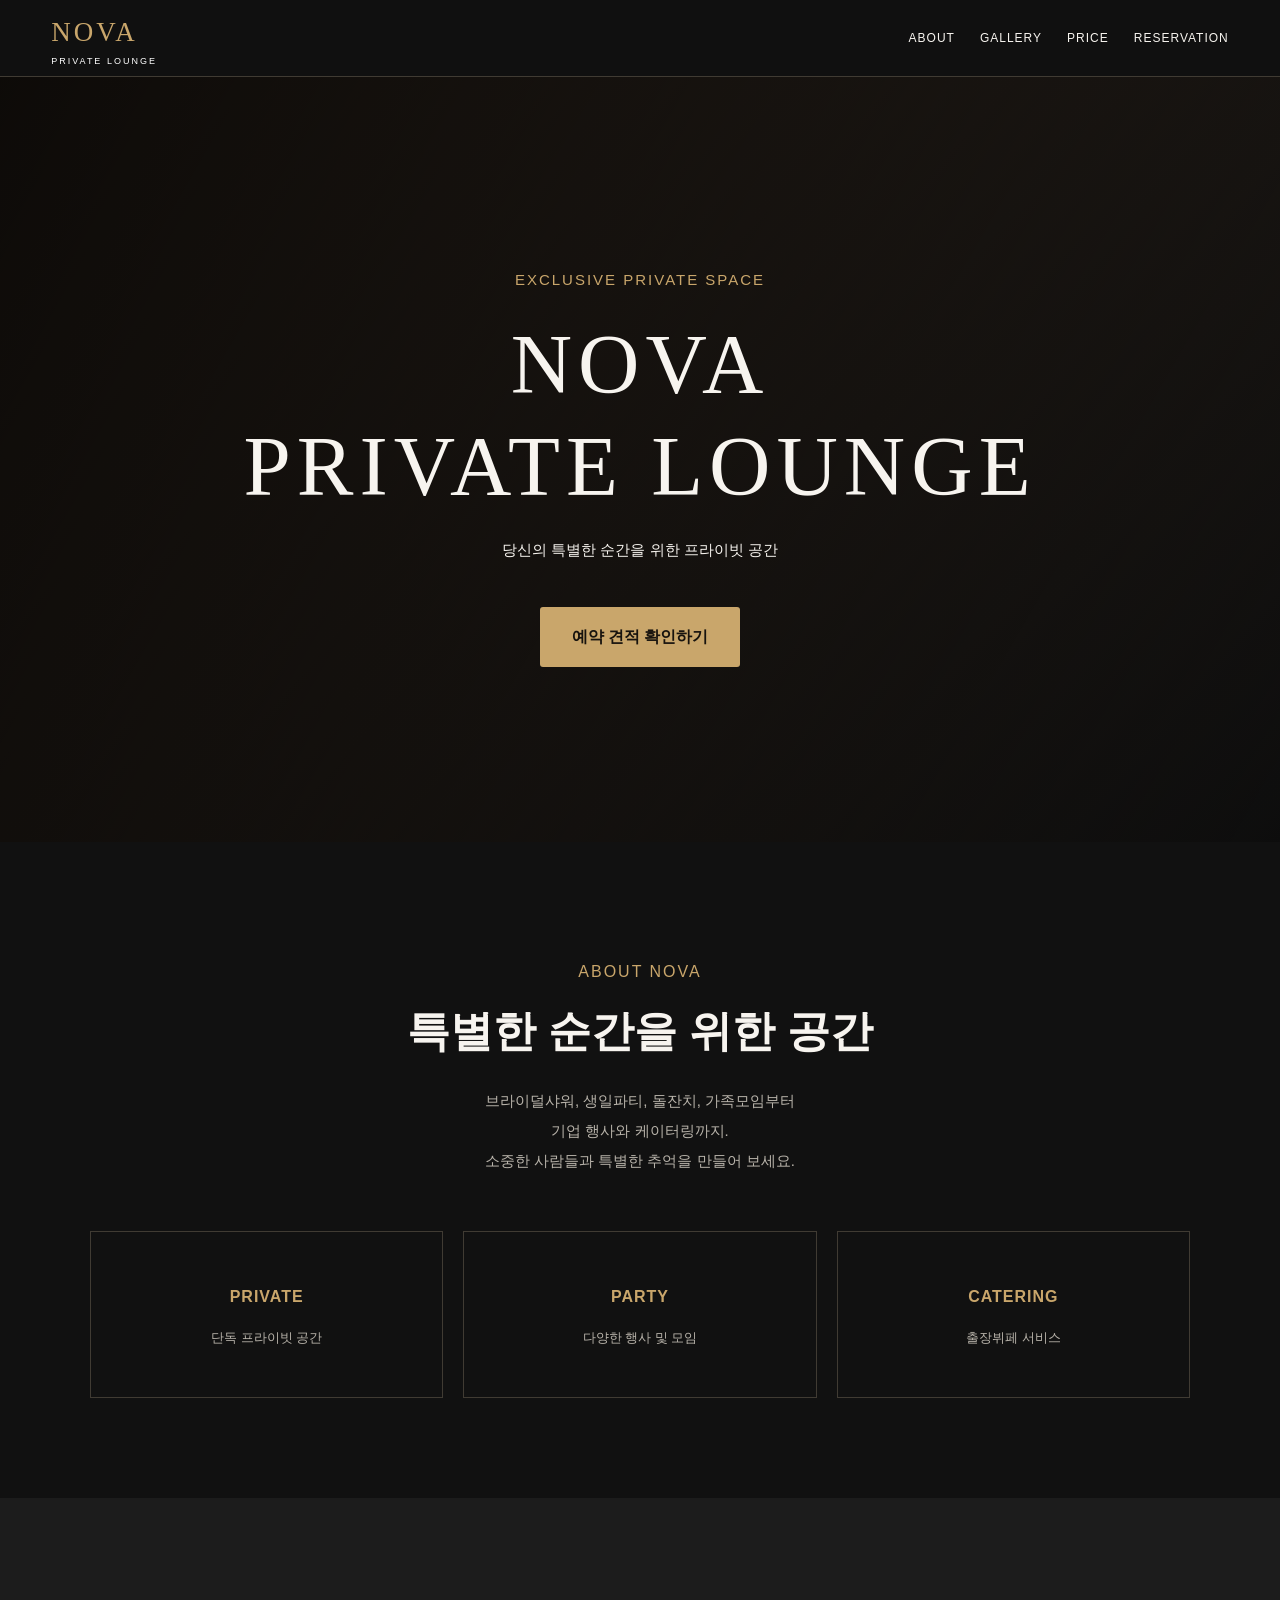
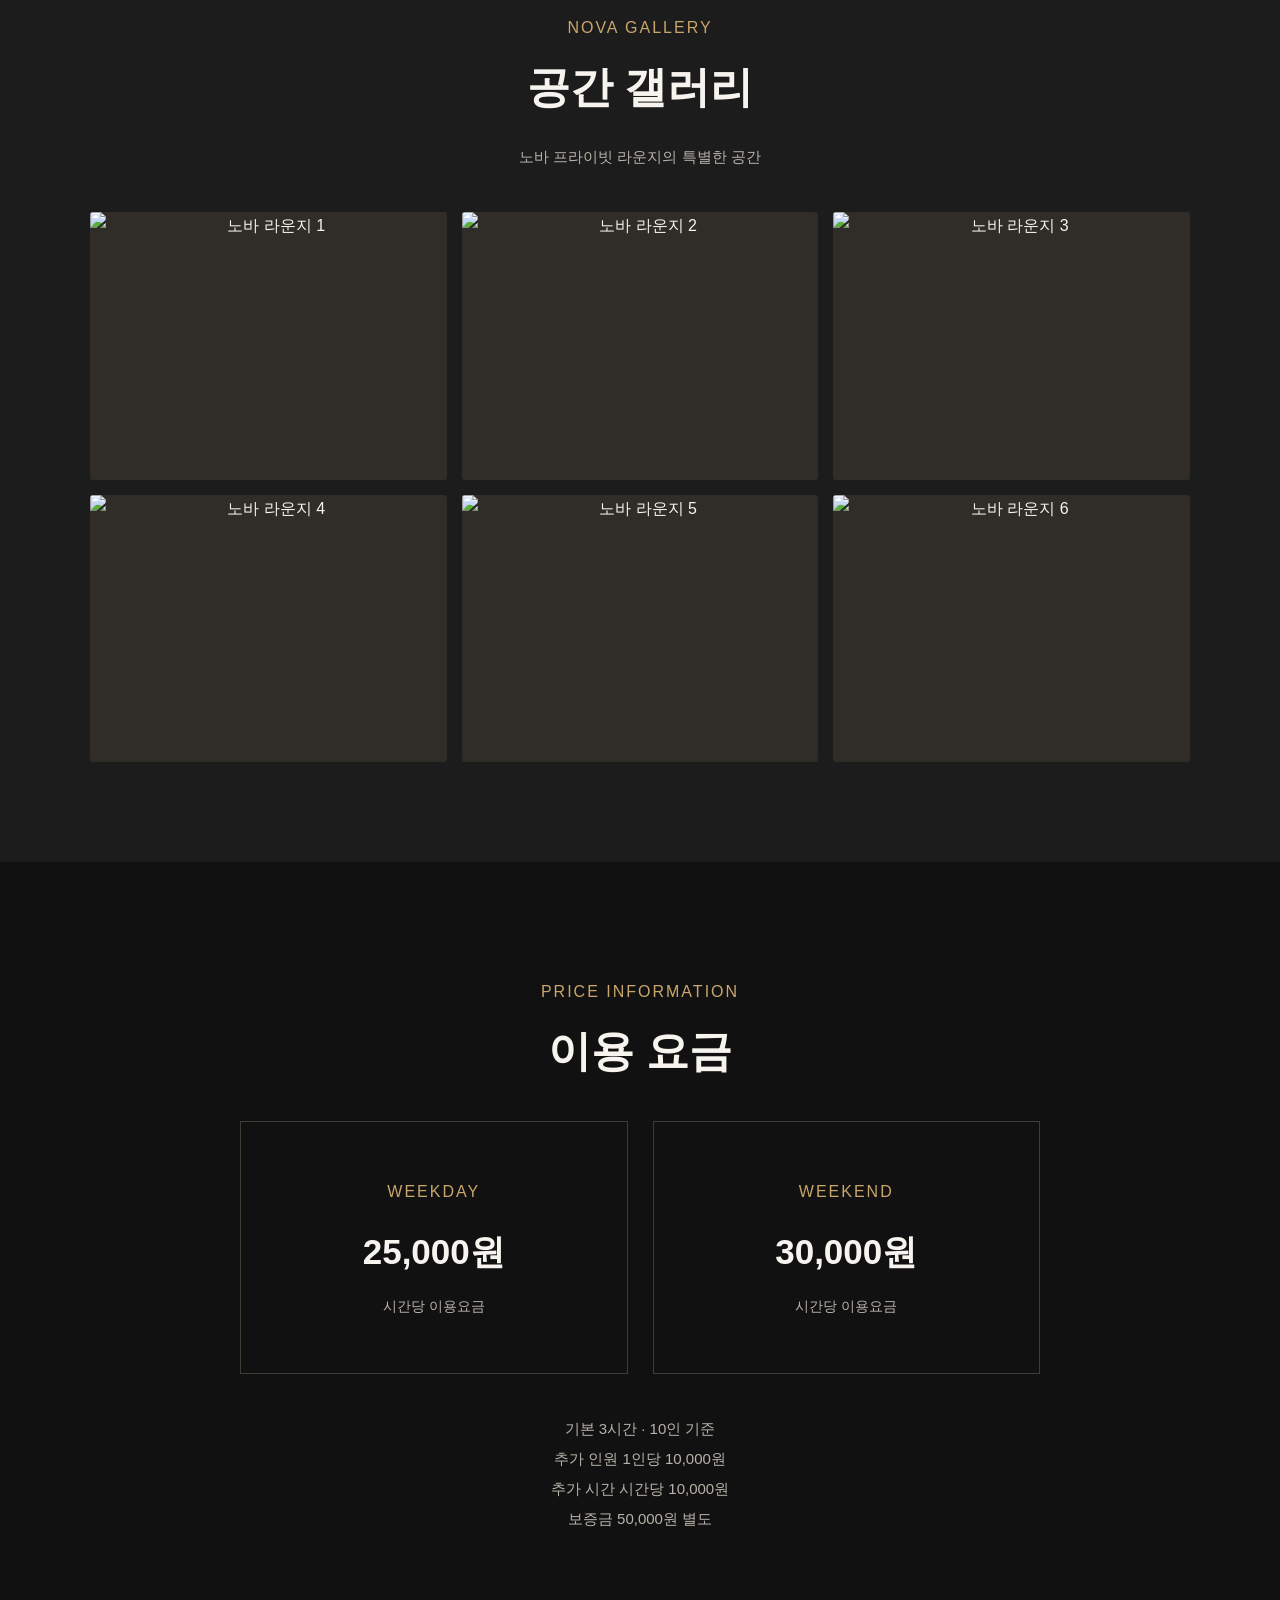
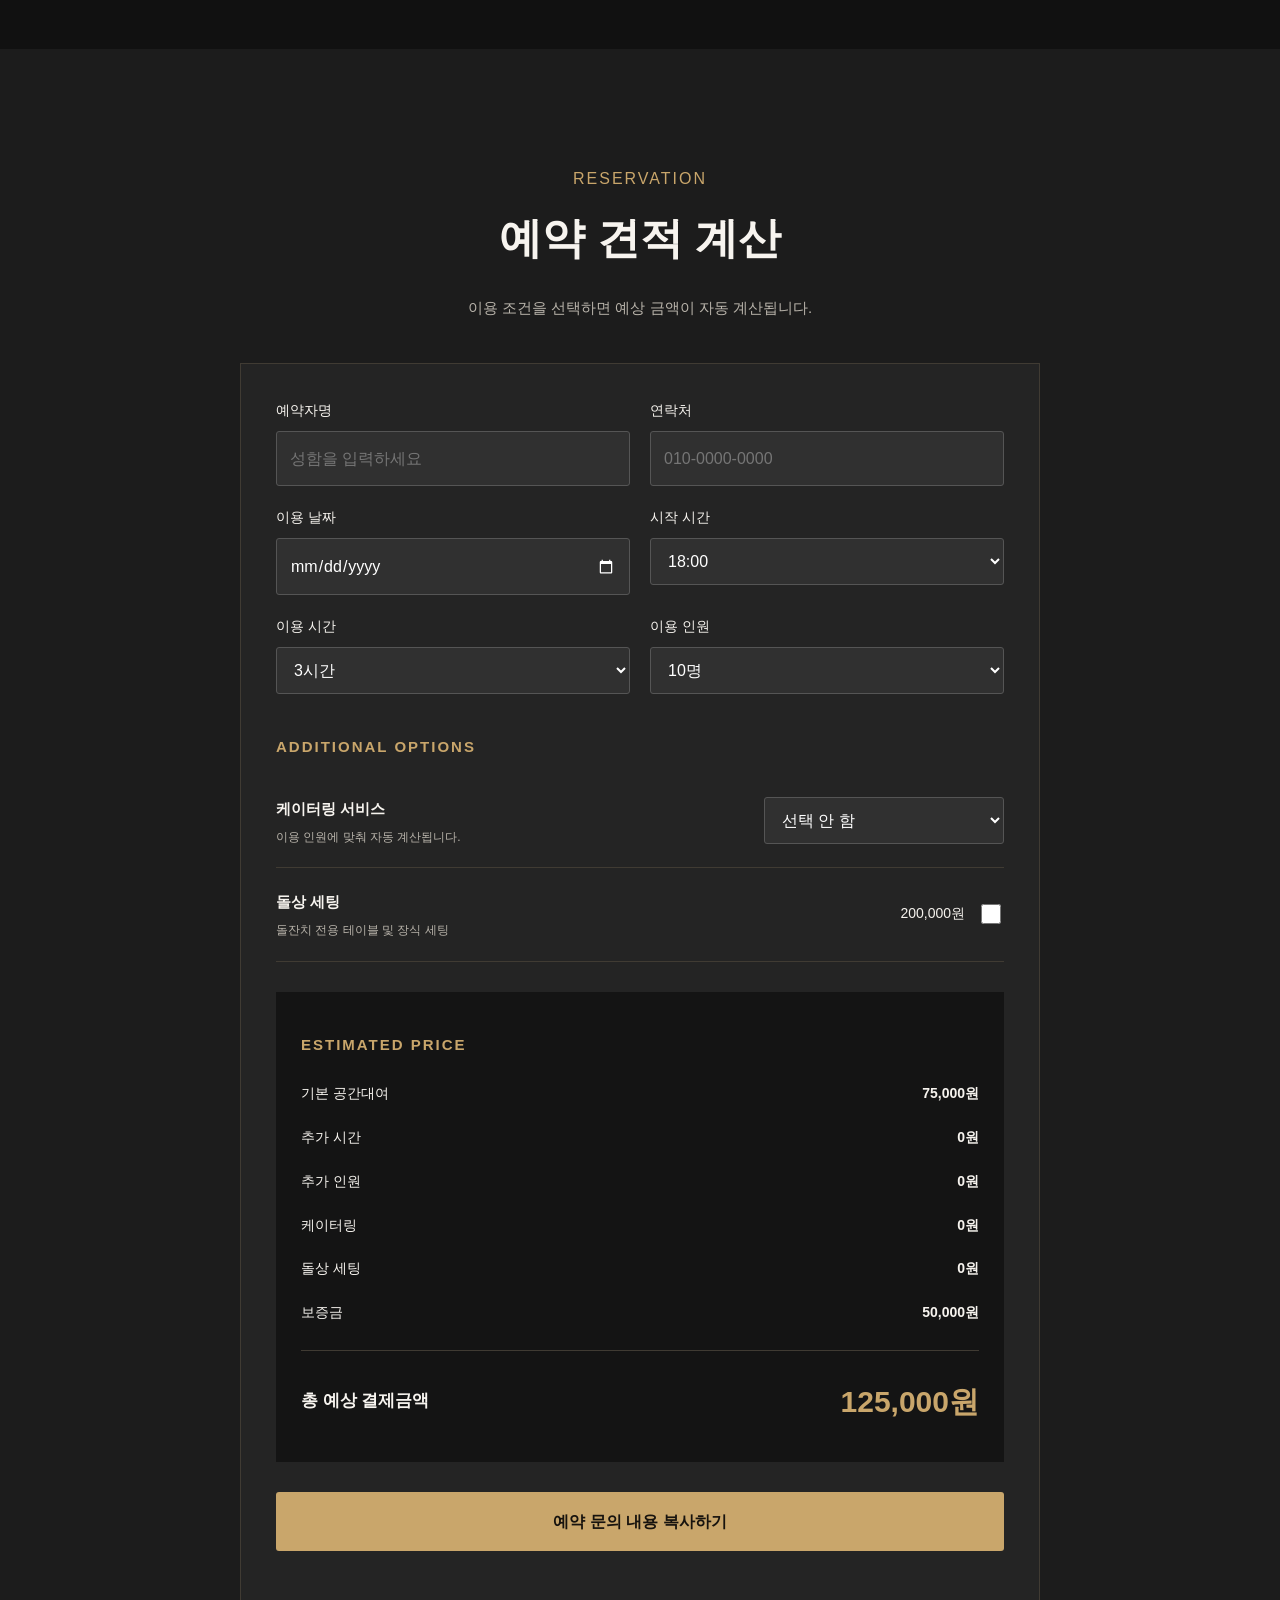
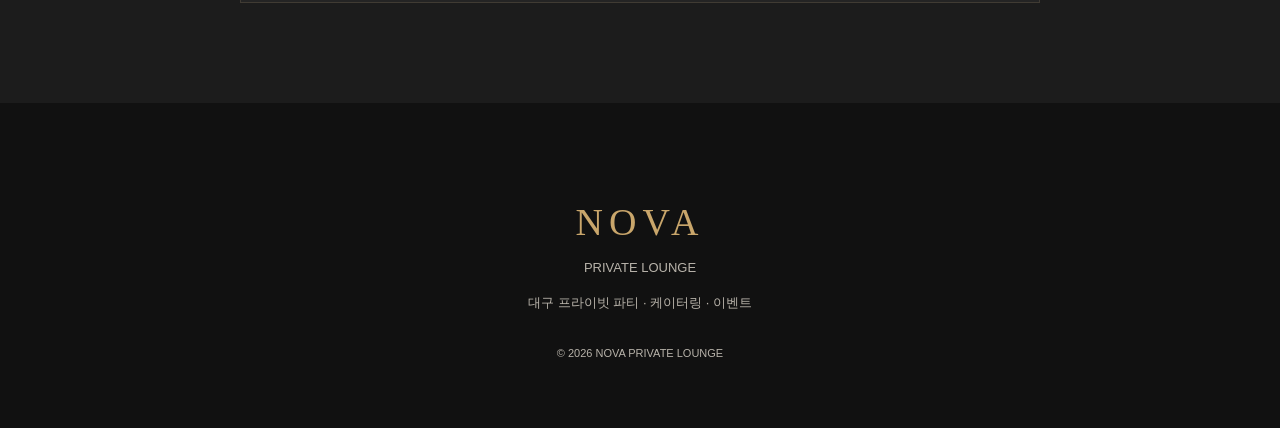
==== commit 2a8412de: "홈페이지" ====
--- a/index.html
+++ b/index.html
@@ -5,222 +5,320 @@
     <meta name="viewport" content="width=device-width, initial-scale=1.0" />
     <meta
       name="description"
-      content="대구 프라이빗 파티룸 NOVA. 브라이덜샤워, 돌잔치, 생일파티, 케이터링, 단체모임 공간대여."
-    />
-    <meta
-      name="keywords"
-      content="대구 파티룸, 노바 프라이빗 라운지, 대구 돌잔치, 대구 브라이덜샤워, 대구 케이터링"
+      content="대구 노바 프라이빗 라운지. 브라이덜샤워, 돌잔치, 생일파티, 단체모임, 출장뷔페 및 케이터링."
     />
     <title>NOVA PRIVATE LOUNGE | 대구 프라이빗 파티룸</title>
     <link rel="stylesheet" href="style.css" />
-    <script src="script.js" defer></script>
   </head>
   <body>
     <header class="header">
-      <div class="nav-wrap">
-        <a class="logo" href="#home">NOVA <span>PRIVATE LOUNGE</span></a>
-        <button
-          class="menu-toggle"
-          id="menuToggle"
-          aria-label="메뉴 열기"
-          aria-expanded="false"
-        >
-          ☰
-        </button>
-        <nav id="navigation">
+      <div class="nav">
+        <a href="#home" class="logo">NOVA <small>PRIVATE LOUNGE</small></a>
+        <nav>
           <a href="#about">ABOUT</a>
-          <a href="#space">SPACE</a>
+          <a href="#gallery">GALLERY</a>
           <a href="#price">PRICE</a>
           <a href="#reservation">RESERVATION</a>
         </nav>
       </div>
     </header>
 
-    <main>
-      <section class="hero" id="home">
-        <div class="hero-inner">
-          <p class="eyebrow">EXCLUSIVE PRIVATE SPACE</p>
-          <h1>NOVA<br />PRIVATE LOUNGE</h1>
-          <p class="hero-sub">당신의 특별한 순간을 위한 프라이빗 공간</p>
-          <a class="btn gold" href="#reservation">예약 견적 확인하기</a>
-        </div>
-      </section>
-
-      <section class="section about" id="about">
-        <div class="section-inner">
-          <p class="eyebrow">ABOUT NOVA</p>
-          <h2>특별한 날, 특별한 공간</h2>
-          <p class="description">
-            생일파티부터 브라이덜샤워, 돌잔치, 가족모임까지.<br />
-            NOVA PRIVATE LOUNGE는 소중한 사람들과<br />
-            온전히 함께할 수 있는 프라이빗 공간입니다.
-          </p>
-          <div class="features">
-            <div><strong>PRIVATE</strong><span>단독 공간 이용</span></div>
-            <div><strong>PARTY</strong><span>다양한 행사 진행</span></div>
-            <div><strong>CATERING</strong><span>케이터링 서비스</span></div>
-          </div>
-        </div>
-      </section>
-
-      <section class="section space" id="space">
-        <div class="section-inner">
-          <p class="eyebrow">OUR SPACE</p>
-          <h2>공간 안내</h2>
-          <div class="space-grid">
-            <article class="space-card">
-              <div class="space-photo photo-one"></div>
-              <div class="space-content">
-                <h3>PRIVATE LOUNGE</h3>
-                <p>여유로운 라운지와 프라이빗한 모임 공간</p>
-              </div>
-            </article>
-            <article class="space-card">
-              <div class="space-photo photo-two"></div>
-              <div class="space-content">
-                <h3>PARTY & EVENT</h3>
-                <p>브라이덜샤워, 돌잔치, 생일 및 기념일</p>
-              </div>
-            </article>
-          </div>
-        </div>
-      </section>
-
-      <section class="section price" id="price">
-        <div class="section-inner">
-          <p class="eyebrow">PRICE INFORMATION</p>
-          <h2>이용 요금</h2>
-          <div class="price-grid">
-            <div class="price-card">
-              <p>WEEKDAY</p>
-              <h3>20,000원 <small>/ 시간</small></h3>
-              <span>월요일 ~ 금요일</span>
-            </div>
-            <div class="price-card">
-              <p>WEEKEND</p>
-              <h3>30,000원 <small>/ 시간</small></h3>
-              <span>토요일 · 일요일</span>
-            </div>
-          </div>
-          <p class="price-notice">
-            기본 5인 포함 · 최소 3시간 이용<br />
-            6인부터 추가 인원 1인당 10,000원<br />
-            보증금 50,000원 별도
-          </p>
-        </div>
-      </section>
-
-      <section class="section reservation" id="reservation">
-        <div class="section-inner">
-          <p class="eyebrow">RESERVATION</p>
+    <section class="hero" id="home">
+      <div class="hero-content">
+        <p class="gold-text">EXCLUSIVE PRIVATE SPACE</p>
+        <h1>NOVA<br />PRIVATE LOUNGE</h1>
+        <p>당신의 특별한 순간을 위한 프라이빗 공간</p>
+        <a href="#reservation" class="button">예약 견적 확인하기</a>
+      </div>
+    </section>
+
+    <section class="section" id="about">
+      <div class="container center">
+        <p class="gold-text">ABOUT NOVA</p>
+        <h2>특별한 순간을 위한 공간</h2>
+        <p class="description">
+          브라이덜샤워, 생일파티, 돌잔치, 가족모임부터<br />
+          기업 행사와 케이터링까지.<br />
+          소중한 사람들과 특별한 추억을 만들어 보세요.
+        </p>
+        <div class="features">
+          <div>
+            <h3>PRIVATE</h3>
+            <p>단독 프라이빗 공간</p>
+          </div>
+          <div>
+            <h3>PARTY</h3>
+            <p>다양한 행사 및 모임</p>
+          </div>
+          <div>
+            <h3>CATERING</h3>
+            <p>출장뷔페 서비스</p>
+          </div>
+        </div>
+      </div>
+    </section>
+
+    <section class="section dark" id="gallery">
+      <div class="container center">
+        <p class="gold-text">NOVA GALLERY</p>
+        <h2>공간 갤러리</h2>
+        <p class="description">노바 프라이빗 라운지의 특별한 공간</p>
+        <div class="gallery">
+          <img src="images/nova-1.jpg" alt="노바 라운지 1" loading="lazy" />
+          <img src="images/nova-2.jpg" alt="노바 라운지 2" loading="lazy" />
+          <img src="images/nova-3.jpg" alt="노바 라운지 3" loading="lazy" />
+          <img src="images/nova-4.jpg" alt="노바 라운지 4" loading="lazy" />
+          <img src="images/nova-5.jpg" alt="노바 라운지 5" loading="lazy" />
+          <img src="images/nova-6.jpg" alt="노바 라운지 6" loading="lazy" />
+        </div>
+      </div>
+    </section>
+
+    <section class="section" id="price">
+      <div class="container center">
+        <p class="gold-text">PRICE INFORMATION</p>
+        <h2>이용 요금</h2>
+        <div class="price-grid">
+          <div class="price-card">
+            <p class="gold-text">WEEKDAY</p>
+            <h3>25,000원</h3>
+            <p>시간당 이용요금</p>
+          </div>
+          <div class="price-card">
+            <p class="gold-text">WEEKEND</p>
+            <h3>30,000원</h3>
+            <p>시간당 이용요금</p>
+          </div>
+        </div>
+        <p class="description">
+          기본 3시간 · 10인 기준<br />
+          추가 인원 1인당 10,000원<br />
+          추가 시간 시간당 10,000원<br />
+          보증금 50,000원 별도
+        </p>
+      </div>
+    </section>
+
+    <section class="section dark" id="reservation">
+      <div class="container">
+        <div class="center">
+          <p class="gold-text">RESERVATION</p>
           <h2>예약 견적 계산</h2>
           <p class="description">
-            이용 조건과 옵션을 선택하면 예상 금액이 자동 계산됩니다.
+            이용 조건을 선택하면 예상 금액이 자동 계산됩니다.
           </p>
-
-          <div class="booking-box">
-            <div class="form-grid">
-              <div class="field">
-                <label for="date">이용 날짜</label>
-                <input type="date" id="date" />
-              </div>
-
-              <div class="field">
-                <label for="startTime">입실 시간</label>
-                <select id="startTime"></select>
-              </div>
-
-              <div class="field">
-                <label for="hours">이용 시간</label>
-                <select id="hours">
-                  <option value="3">3시간</option>
-                  <option value="4">4시간</option>
-                  <option value="5">5시간</option>
-                  <option value="6">6시간</option>
-                  <option value="7">7시간</option>
-                  <option value="8">8시간</option>
-                  <option value="9">9시간</option>
-                  <option value="10">10시간</option>
-                  <option value="11">11시간</option>
-                  <option value="12">12시간</option>
-                </select>
-              </div>
-
-              <div class="field">
-                <label for="people">이용 인원</label>
-                <select id="people"></select>
-              </div>
-            </div>
-
-            <h3 class="option-heading">ADDITIONAL OPTIONS</h3>
-
-            <label class="option-row">
-              <span>
-                <strong>케이터링 서비스</strong>
-                <small>1인당 금액으로 자동 계산</small>
-              </span>
-              <select id="catering">
-                <option value="0">선택 안 함</option>
-                <option value="25000">1인 25,000원</option>
-                <option value="30000">1인 30,000원</option>
-                <option value="35000">1인 35,000원</option>
-                <option value="40000">1인 40,000원</option>
-                <option value="50000">1인 50,000원</option>
+        </div>
+
+        <div class="booking">
+          <div class="form-grid">
+            <div class="field">
+              <label for="customer">예약자명</label>
+              <input
+                id="customer"
+                type="text"
+                placeholder="성함을 입력하세요"
+              />
+            </div>
+            <div class="field">
+              <label for="phone">연락처</label>
+              <input id="phone" type="tel" placeholder="010-0000-0000" />
+            </div>
+            <div class="field">
+              <label for="date">이용 날짜</label>
+              <input id="date" type="date" />
+            </div>
+            <div class="field">
+              <label for="startTime">시작 시간</label>
+              <select id="startTime"></select>
+            </div>
+            <div class="field">
+              <label for="hours">이용 시간</label>
+              <select id="hours">
+                <option value="3">3시간</option>
+                <option value="4">4시간</option>
+                <option value="5">5시간</option>
+                <option value="6">6시간</option>
+                <option value="7">7시간</option>
+                <option value="8">8시간</option>
+                <option value="9">9시간</option>
+                <option value="10">10시간</option>
+                <option value="11">11시간</option>
+                <option value="12">12시간</option>
               </select>
-            </label>
-
-            <label class="option-row">
-              <span>
-                <strong>돌상 세팅</strong>
-                <small>돌잔치 행사 전용 세팅</small>
-              </span>
-              <span class="checkbox-wrap">
-                <span>200,000원</span>
-                <input type="checkbox" id="dolsang" />
-              </span>
-            </label>
-
-            <div class="summary">
-              <h3>ESTIMATED PRICE</h3>
-              <div class="summary-line">
-                <span>공간 대여료</span><strong id="spaceCost">0원</strong>
-              </div>
-              <div class="summary-line">
-                <span>추가 인원</span><strong id="peopleCost">0원</strong>
-              </div>
-              <div class="summary-line">
-                <span>케이터링</span><strong id="cateringCost">0원</strong>
-              </div>
-              <div class="summary-line">
-                <span>돌상 세팅</span><strong id="dolsangCost">0원</strong>
-              </div>
-              <div class="summary-line">
-                <span>보증금</span><strong id="depositCost">50,000원</strong>
-              </div>
-              <div class="summary-total">
-                <span>총 예상 결제금액</span>
-                <strong id="totalCost">0원</strong>
-              </div>
-              <p class="summary-note">
-                보증금 포함 금액이며, 실제 예약 확정 및 옵션 세부 사항은 별도
-                협의가 필요합니다.
-              </p>
-            </div>
-
-            <button class="btn gold full" id="copyReservation">
-              예약 문의 내용 복사하기
-            </button>
-            <p id="copyMessage" class="copy-message" role="status"></p>
-          </div>
-        </div>
-      </section>
-    </main>
+            </div>
+            <div class="field">
+              <label for="people">이용 인원</label>
+              <select id="people"></select>
+            </div>
+          </div>
+
+          <h3 class="option-title">ADDITIONAL OPTIONS</h3>
+
+          <div class="option">
+            <div>
+              <strong>케이터링 서비스</strong>
+              <p>이용 인원에 맞춰 자동 계산됩니다.</p>
+            </div>
+            <select id="catering">
+              <option value="0">선택 안 함</option>
+              <option value="30000">스탠다드 · 1인 30,000원</option>
+              <option value="50000">프리미엄 · 1인 50,000원</option>
+            </select>
+          </div>
+
+          <label class="option">
+            <div>
+              <strong>돌상 세팅</strong>
+              <p>돌잔치 전용 테이블 및 장식 세팅</p>
+            </div>
+            <span class="check">
+              200,000원
+              <input type="checkbox" id="dolsang" />
+            </span>
+          </label>
+
+          <div class="summary">
+            <h3>ESTIMATED PRICE</h3>
+            <div>
+              <span>기본 공간대여</span><strong id="baseCost">0원</strong>
+            </div>
+            <div><span>추가 시간</span><strong id="timeCost">0원</strong></div>
+            <div>
+              <span>추가 인원</span><strong id="peopleCost">0원</strong>
+            </div>
+            <div>
+              <span>케이터링</span><strong id="cateringCost">0원</strong>
+            </div>
+            <div>
+              <span>돌상 세팅</span><strong id="dolsangCost">0원</strong>
+            </div>
+            <div><span>보증금</span><strong>50,000원</strong></div>
+            <div class="total">
+              <span>총 예상 결제금액</span>
+              <strong id="totalCost">0원</strong>
+            </div>
+          </div>
+
+          <button class="button full" id="copyBtn">
+            예약 문의 내용 복사하기
+          </button>
+          <p id="message" class="center gold-text" role="status"></p>
+        </div>
+      </div>
+    </section>
 
     <footer>
-      <div class="footer-logo">NOVA</div>
+      <h2>NOVA</h2>
       <p>PRIVATE LOUNGE</p>
-      <p>대구 프라이빗 파티 · 이벤트 · 케이터링</p>
-      <small>© 2026 NOVA PRIVATE LOUNGE. ALL RIGHTS RESERVED.</small>
+      <p>대구 프라이빗 파티 · 케이터링 · 이벤트</p>
+      <small>© 2026 NOVA PRIVATE LOUNGE</small>
     </footer>
+
+    <script>
+      document.addEventListener("DOMContentLoaded", function () {
+        const $ = (id) => document.getElementById(id);
+        const money = (n) => n.toLocaleString("ko-KR") + "원";
+
+        const people = $("people");
+        const startTime = $("startTime");
+
+        for (let i = 10; i <= 100; i++) {
+          people.add(new Option(i + "명", i));
+        }
+
+        for (let h = 0; h < 24; h++) {
+          for (const m of ["00", "30"]) {
+            const time = String(h).padStart(2, "0") + ":" + m;
+            startTime.add(new Option(time, time));
+          }
+        }
+        startTime.value = "18:00";
+
+        function weekend(value) {
+          if (!value) return false;
+          const [y, m, d] = value.split("-").map(Number);
+          const day = new Date(y, m - 1, d).getDay();
+          return day === 0 || day === 6;
+        }
+
+        function calculate() {
+          const count = Number(people.value);
+          const duration = Number($("hours").value);
+          const rate = weekend($("date").value) ? 30000 : 25000;
+
+          const base = rate * 3;
+          const extraTime = Math.max(0, duration - 3) * 10000;
+          const extraPeople = Math.max(0, count - 10) * 10000;
+          const catering = count * Number($("catering").value);
+          const dolsang = $("dolsang").checked ? 200000 : 0;
+          const deposit = 50000;
+
+          const total =
+            base + extraTime + extraPeople + catering + dolsang + deposit;
+
+          $("baseCost").textContent = money(base);
+          $("timeCost").textContent = money(extraTime);
+          $("peopleCost").textContent = money(extraPeople);
+          $("cateringCost").textContent = money(catering);
+          $("dolsangCost").textContent = money(dolsang);
+          $("totalCost").textContent = money(total);
+
+          return {
+            count,
+            duration,
+            base,
+            extraTime,
+            extraPeople,
+            catering,
+            dolsang,
+            deposit,
+            total,
+          };
+        }
+
+        ["date", "hours", "people", "catering", "dolsang"].forEach((id) => {
+          $(id).addEventListener("change", calculate);
+        });
+
+        $("copyBtn").addEventListener("click", async () => {
+          if (
+            !$("customer").value.trim() ||
+            !$("phone").value.trim() ||
+            !$("date").value
+          ) {
+            $("message").textContent =
+              "예약자명, 연락처, 이용 날짜를 입력해 주세요.";
+            return;
+          }
+
+          const r = calculate();
+          const content = [
+            "[NOVA PRIVATE LOUNGE 예약 문의]",
+            "예약자: " + $("customer").value,
+            "연락처: " + $("phone").value,
+            "이용 날짜: " + $("date").value,
+            "시작 시간: " + startTime.value,
+            "이용 시간: " + r.duration + "시간",
+            "이용 인원: " + r.count + "명",
+            "기본 대여료: " + money(r.base),
+            "추가 시간: " + money(r.extraTime),
+            "추가 인원: " + money(r.extraPeople),
+            "케이터링: " + money(r.catering),
+            "돌상 세팅: " + money(r.dolsang),
+            "보증금: " + money(r.deposit),
+            "총 예상 금액: " + money(r.total),
+          ].join("\n");
+
+          try {
+            await navigator.clipboard.writeText(content);
+            $("message").textContent = "예약 문의 내용이 복사되었습니다.";
+          } catch (e) {
+            $("message").textContent = "복사에 실패했습니다.";
+          }
+        });
+
+        calculate();
+      });
+    </script>
   </body>
 </html>
--- a/style.css
+++ b/style.css
@@ -1,129 +1,481 @@
-
-document.addEventListener("DOMContentLoaded", () => {
-  const $ = (id) => document.getElementById(id);
-
-  const date = $("date");
-  const startTime = $("startTime");
-  const hours = $("hours");
-  const people = $("people");
-  const catering = $("catering");
-  const dolsang = $("dolsang");
-
-  const deposit = 50000;
-  const money = (n) => n.toLocaleString("ko-KR") + "원";
-
-  // 이용 인원: 최소 10명
-  for (let i = 10; i <= 100; i++) {
-    const option = document.createElement("option");
-    option.value = i;
-    option.textContent = `${i}명`;
-    people.appendChild(option);
-  }
-
-  // 입실 시간 선택
-  for (let h = 0; h < 24; h++) {
-    for (let m of [0, 30]) {
-      const hh = String(h).padStart(2, "0");
-      const mm = String(m).padStart(2, "0");
-      const option = document.createElement("option");
-      option.value = `${hh}:${mm}`;
-      option.textContent = `${hh}:${mm}`;
-      startTime.appendChild(option);
-    }
-  }
-  startTime.value = "18:00";
-
-  // 날짜는 사용자가 직접 선택
-  // YYYY-MM-DD는 현지 날짜로 처리
-  function isWeekend(value) {
-    if (!value) return false;
-    const [y, m, d] = value.split("-").map(Number);
-    const day = new Date(y, m - 1, d).getDay();
-    return day === 0 || day === 6;
-  }
-
-  function calculate() {
-    const count = Number(people.value) || 10;
-    const duration = Number(hours.value) || 3;
-    const hourlyRate = isWeekend(date.value) ? 30000 : 20000;
-
-    const spaceCost = hourlyRate * duration;
-    const peopleCost = Math.max(0, count - 5) * 10000;
-    const cateringCost = count * Number(catering.value);
-    const dolsangCost = dolsang.checked ? 200000 : 0;
-
-    const total =
-      spaceCost +
-      peopleCost +
-      cateringCost +
-      dolsangCost +
-      deposit;
-
-    $("spaceCost").textContent = money(spaceCost);
-    $("peopleCost").textContent = money(peopleCost);
-    $("cateringCost").textContent = money(cateringCost);
-    $("dolsangCost").textContent = money(dolsangCost);
-    $("depositCost").textContent = money(deposit);
-    $("totalCost").textContent = money(total);
-
-    return {
-      count,
-      duration,
-      spaceCost,
-      peopleCost,
-      cateringCost,
-      dolsangCost,
-      total
-    };
-  }
-
-  [date, startTime, hours, people, catering, dolsang]
-    .forEach((el) => el.addEventListener("change", calculate));
-
-  $("copyReservation").addEventListener("click", async () => {
-    if (!date.value) {
-      $("copyMessage").textContent = "이용 날짜를 먼저 선택해 주세요.";
-      date.focus();
-      return;
-    }
-
-    const result = calculate();
-
-    const message = [
-      "[NOVA PRIVATE LOUNGE 예약 문의]",
-      `이용 날짜: ${date.value}`,
-      `입실 시간: ${startTime.value}`,
-      `이용 시간: ${result.duration}시간`,
-      `이용 인원: ${result.count}명`,
-      `공간 대여료: ${money(result.spaceCost)}`,
-      `추가 인원: ${money(result.peopleCost)}`,
-      `케이터링: ${money(result.cateringCost)}`,
-      `돌상 세팅: ${money(result.dolsangCost)}`,
-      `보증금: ${money(deposit)}`,
-      `총 예상 결제금액: ${money(result.total)}`
-    ].join("\n");
-
-    try {
-      await navigator.clipboard.writeText(message);
-      $("copyMessage").textContent = "예약 문의 내용이 복사되었습니다.";
-    } catch (error) {
-      $("copyMessage").textContent =
-        "복사가 차단되었습니다. HTTPS 홈페이지에서 다시 시도해 주세요.";
-    }
-  });
-
-  $("menuToggle").addEventListener("click", () => {
-    const nav = $("navigation");
-    const open = nav.classList.toggle("open");
-    $("menuToggle").setAttribute("aria-expanded", String(open));
-  });
-
-  document.querySelectorAll("#navigation a").forEach((link) => {
-    link.addEventListener("click", () => {
-      $("navigation").classList.remove("open");
-      $("menuToggle").setAttribute("aria-expanded", "false");
-    });
-  });
-
-  calculate();
-});
+:root {
+  --bg: #111111;
+  --dark: #1c1c1c;
+  --gold: #c9a66b;
+  --white: #f7f4ef;
+  --gray: #b8b3aa;
+  --border: #403b33;
+}
+
+* {
+  box-sizing: border-box;
+}
+
+html {
+  scroll-behavior: smooth;
+  scroll-padding-top: 80px;
+}
+
+body {
+  margin: 0;
+  padding: 0;
+  width: 100%;
+  min-width: 0;
+  overflow-x: hidden;
+  background: var(--bg);
+  color: var(--white);
+  font-family: "Malgun Gothic", Arial, sans-serif;
+  line-height: 1.7;
+}
+
+img {
+  max-width: 100%;
+  height: auto;
+  display: block;
+}
+
+button,
+input,
+select {
+  font: inherit;
+}
+
+a {
+  text-decoration: none;
+  color: inherit;
+}
+
+.header {
+  position: sticky;
+  top: 0;
+  z-index: 100;
+  background: rgba(17, 17, 17, 0.97);
+  border-bottom: 1px solid var(--border);
+}
+
+.nav {
+  max-width: 1200px;
+  width: 92%;
+  min-height: 76px;
+  margin: auto;
+  display: flex;
+  align-items: center;
+  justify-content: space-between;
+  gap: 20px;
+}
+
+.logo {
+  font-family: Georgia, serif;
+  color: var(--gold);
+  font-size: 27px;
+  letter-spacing: 3px;
+  white-space: nowrap;
+}
+
+.logo small {
+  display: block;
+  font:
+    9px Arial,
+    sans-serif;
+  letter-spacing: 2px;
+  color: white;
+}
+
+nav {
+  display: flex;
+  flex-wrap: wrap;
+  gap: 25px;
+}
+
+nav a {
+  font-size: 12px;
+  letter-spacing: 1px;
+}
+
+nav a:hover {
+  color: var(--gold);
+}
+
+.hero {
+  min-height: 700px;
+  min-height: 85svh;
+  padding: 100px 20px;
+  display: flex;
+  align-items: center;
+  justify-content: center;
+  text-align: center;
+  background:
+    linear-gradient(120deg, rgba(0, 0, 0, 0.85), rgba(0, 0, 0, 0.4)),
+    linear-gradient(135deg, #584636, #161616);
+}
+
+.hero-content {
+  width: 100%;
+  max-width: 900px;
+}
+
+.gold-text {
+  color: var(--gold);
+  letter-spacing: 2px;
+}
+
+.hero h1 {
+  font-family: Georgia, serif;
+  font-size: clamp(39px, 7vw, 85px);
+  font-weight: normal;
+  line-height: 1.2;
+  letter-spacing: clamp(1px, 0.5vw, 6px);
+  margin: 20px 0;
+  overflow-wrap: anywhere;
+}
+
+.hero p {
+  font-size: 15px;
+}
+
+.button {
+  display: inline-block;
+  background: var(--gold);
+  color: #17130e;
+  border: none;
+  border-radius: 3px;
+  padding: 16px 32px;
+  margin-top: 30px;
+  font-weight: bold;
+  text-align: center;
+  cursor: pointer;
+}
+
+.button:hover {
+  filter: brightness(1.12);
+}
+
+.section {
+  padding: 100px 20px;
+}
+
+.dark {
+  background: var(--dark);
+}
+
+.container {
+  max-width: 1100px;
+  width: 100%;
+  margin: 0 auto;
+  min-width: 0;
+}
+
+.center {
+  text-align: center;
+}
+
+.section h2 {
+  font-size: clamp(28px, 4vw, 43px);
+  margin: 10px 0 25px;
+  line-height: 1.4;
+}
+
+.description {
+  color: var(--gray);
+  font-size: 15px;
+  line-height: 2;
+}
+
+.features {
+  display: grid;
+  grid-template-columns: repeat(3, minmax(0, 1fr));
+  gap: 20px;
+  margin-top: 55px;
+}
+
+.features > div {
+  min-width: 0;
+  padding: 35px 15px;
+  border: 1px solid var(--border);
+}
+
+.features h3 {
+  color: var(--gold);
+  font-size: 16px;
+  letter-spacing: 1px;
+}
+
+.features p {
+  font-size: 13px;
+  color: var(--gray);
+}
+
+.gallery {
+  display: grid;
+  grid-template-columns: repeat(3, minmax(0, 1fr));
+  gap: 15px;
+  margin-top: 40px;
+}
+
+.gallery img {
+  width: 100%;
+  aspect-ratio: 4/3;
+  object-fit: cover;
+  border-radius: 3px;
+  background: #302c28;
+}
+
+.price-grid {
+  display: grid;
+  grid-template-columns: repeat(2, minmax(0, 1fr));
+  gap: 25px;
+  margin: 40px auto;
+  max-width: 800px;
+}
+
+.price-card {
+  min-width: 0;
+  padding: 40px 15px;
+  border: 1px solid var(--border);
+}
+
+.price-card h3 {
+  font-size: clamp(24px, 3vw, 35px);
+  margin: 10px 0;
+}
+
+.price-card > p:last-child {
+  color: var(--gray);
+  font-size: 14px;
+}
+
+.booking {
+  max-width: 800px;
+  width: 100%;
+  margin: 40px auto 0;
+  background: #242424;
+  border: 1px solid var(--border);
+  padding: 35px;
+}
+
+.form-grid {
+  display: grid;
+  grid-template-columns: repeat(2, minmax(0, 1fr));
+  gap: 20px;
+}
+
+.field {
+  min-width: 0;
+}
+
+.field label {
+  display: block;
+  margin-bottom: 8px;
+  font-size: 14px;
+}
+
+.field input,
+.field select,
+.option select {
+  width: 100%;
+  max-width: 100%;
+  min-width: 0;
+  padding: 13px;
+  border: 1px solid #555;
+  border-radius: 3px;
+  background: #303030;
+  color: white;
+  color-scheme: dark;
+}
+
+.option-title {
+  color: var(--gold);
+  font-size: 15px;
+  letter-spacing: 2px;
+  margin: 40px 0 15px;
+}
+
+.option {
+  display: flex;
+  align-items: center;
+  justify-content: space-between;
+  gap: 20px;
+  padding: 20px 0;
+  border-bottom: 1px solid var(--border);
+}
+
+.option > div {
+  min-width: 0;
+  flex: 1;
+}
+
+.option strong {
+  font-size: 15px;
+}
+
+.option p {
+  font-size: 12px;
+  color: var(--gray);
+  margin: 5px 0 0;
+}
+
+.option select {
+  width: 240px;
+  flex-shrink: 0;
+}
+
+.check {
+  display: flex;
+  align-items: center;
+  gap: 12px;
+  white-space: nowrap;
+  font-size: 14px;
+}
+
+.check input {
+  width: 20px;
+  height: 20px;
+  accent-color: var(--gold);
+}
+
+.summary {
+  background: #141414;
+  padding: 25px;
+  margin-top: 30px;
+}
+
+.summary h3 {
+  color: var(--gold);
+  font-size: 15px;
+  letter-spacing: 2px;
+}
+
+.summary > div {
+  display: flex;
+  justify-content: space-between;
+  align-items: center;
+  gap: 15px;
+  padding: 10px 0;
+  font-size: 14px;
+}
+
+.summary strong {
+  white-space: nowrap;
+}
+
+.summary .total {
+  border-top: 1px solid var(--border);
+  margin-top: 15px;
+  padding-top: 25px;
+  font-size: 17px;
+  font-weight: bold;
+}
+
+.total strong {
+  color: var(--gold);
+  font-size: clamp(21px, 3vw, 30px);
+}
+
+.full {
+  width: 100%;
+}
+
+footer {
+  padding: 65px 20px;
+  text-align: center;
+  color: var(--gray);
+  font-size: 13px;
+}
+
+footer h2 {
+  font:
+    38px Georgia,
+    serif;
+  color: var(--gold);
+  letter-spacing: 6px;
+  margin-bottom: 0;
+}
+
+footer small {
+  display: block;
+  margin-top: 30px;
+  font-size: 11px;
+}
+
+@media (max-width: 700px) {
+  .nav {
+    min-height: 70px;
+    flex-direction: column;
+    justify-content: center;
+    padding: 12px 0;
+    gap: 12px;
+  }
+
+  nav {
+    justify-content: center;
+    gap: 15px;
+  }
+
+  nav a {
+    font-size: 10px;
+  }
+
+  .hero {
+    min-height: 550px;
+    padding: 80px 15px;
+  }
+
+  .section {
+    padding: 65px 15px;
+  }
+
+  .features {
+    gap: 8px;
+  }
+
+  .features > div {
+    padding: 20px 5px;
+  }
+
+  .features h3 {
+    font-size: 11px;
+  }
+
+  .features p {
+    font-size: 11px;
+  }
+
+  .gallery {
+    grid-template-columns: repeat(2, minmax(0, 1fr));
+    gap: 8px;
+  }
+
+  .price-grid {
+    grid-template-columns: 1fr;
+    gap: 15px;
+  }
+
+  .booking {
+    padding: 20px 15px;
+  }
+
+  .form-grid {
+    grid-template-columns: 1fr;
+    gap: 15px;
+  }
+
+  .option {
+    flex-direction: column;
+    align-items: stretch;
+    gap: 12px;
+  }
+
+  .option select {
+    width: 100%;
+  }
+
+  .summary {
+    padding: 20px 15px;
+  }
+
+  .summary .total {
+    flex-direction: column;
+    align-items: flex-start;
+    gap: 5px;
+  }
+}
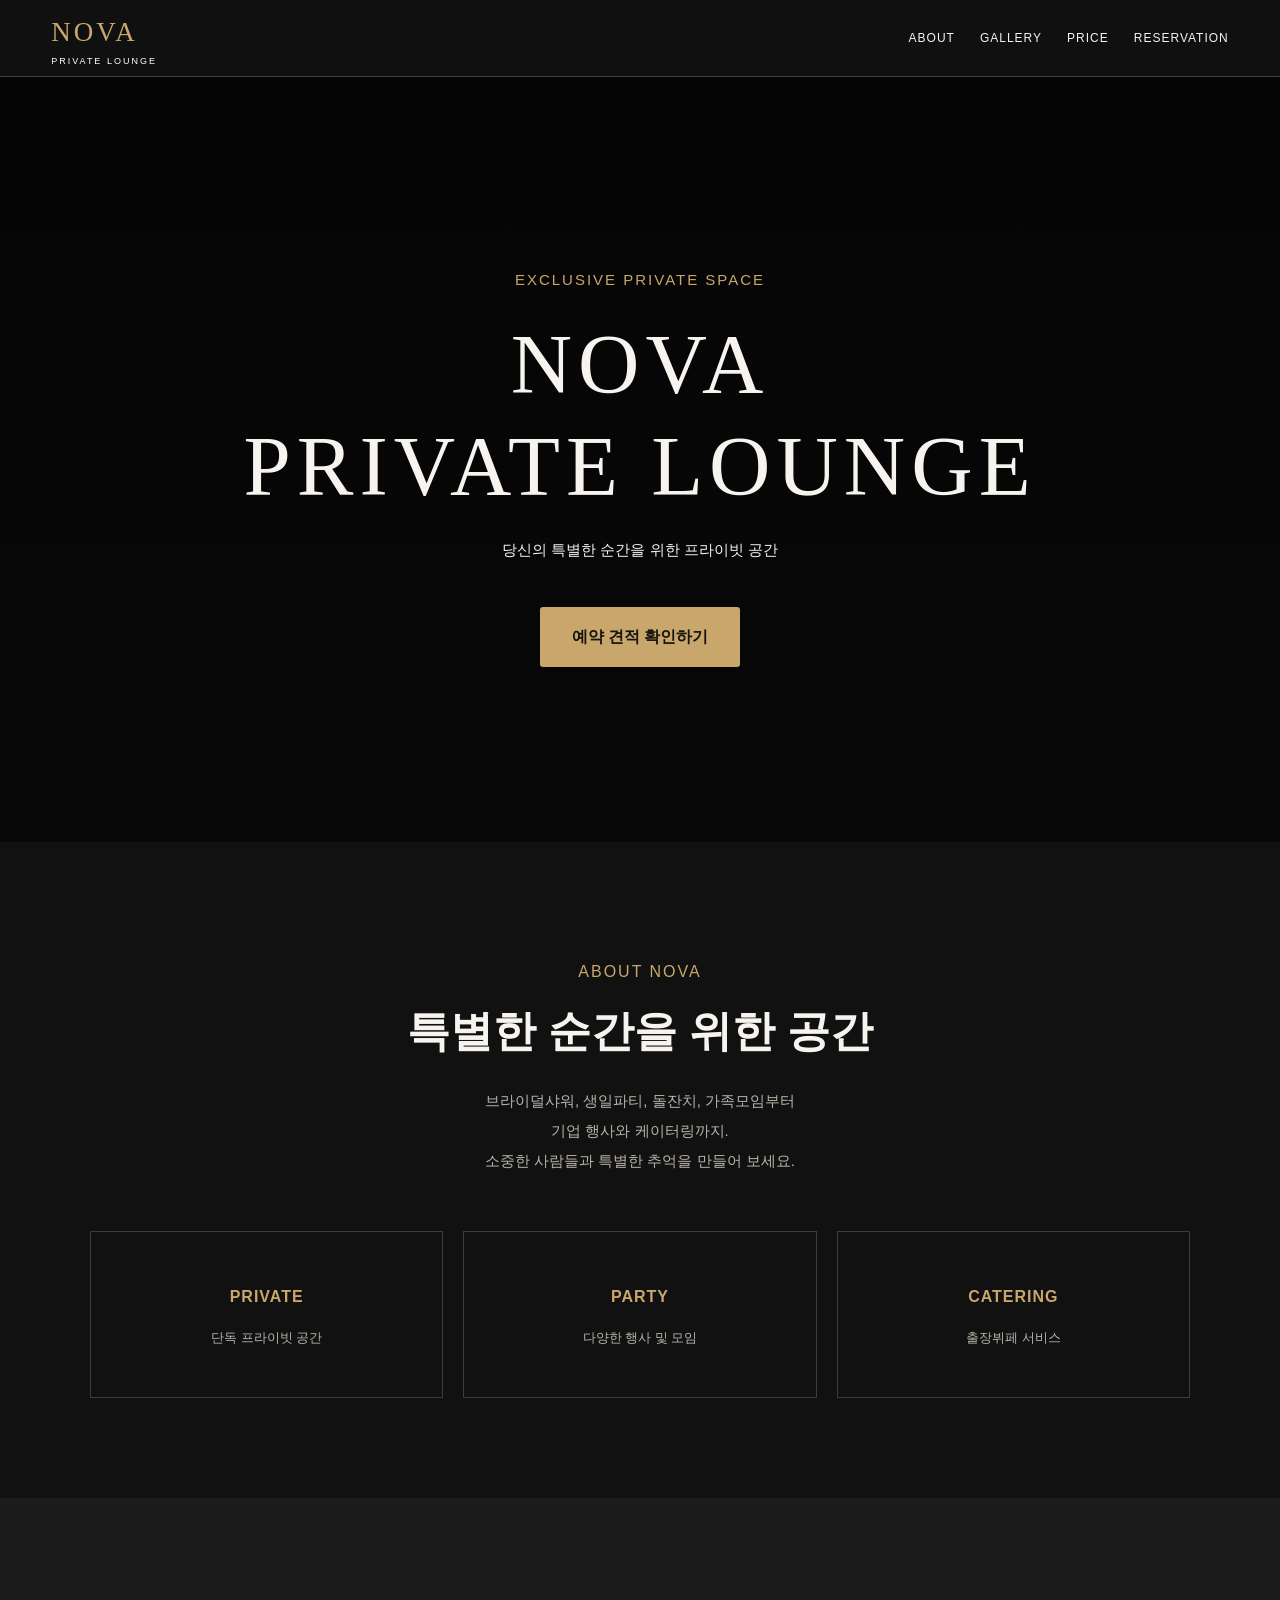
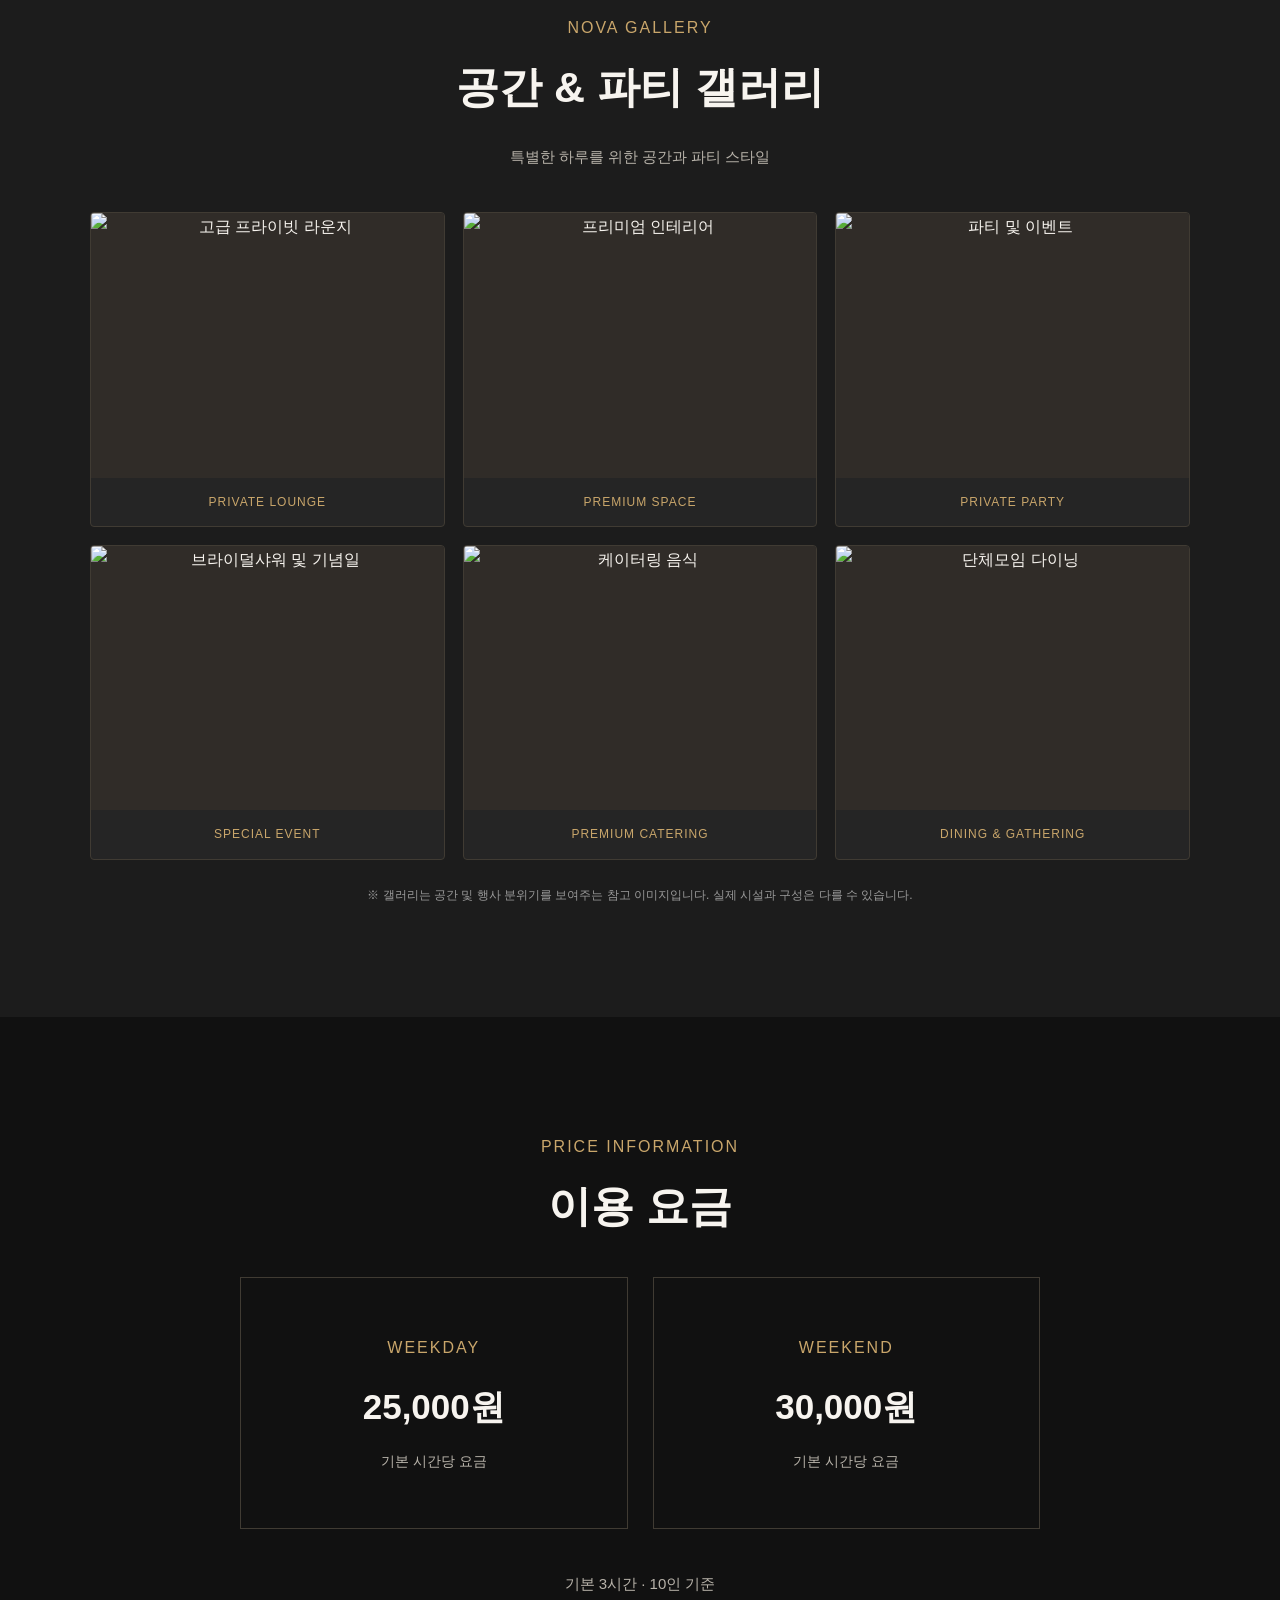
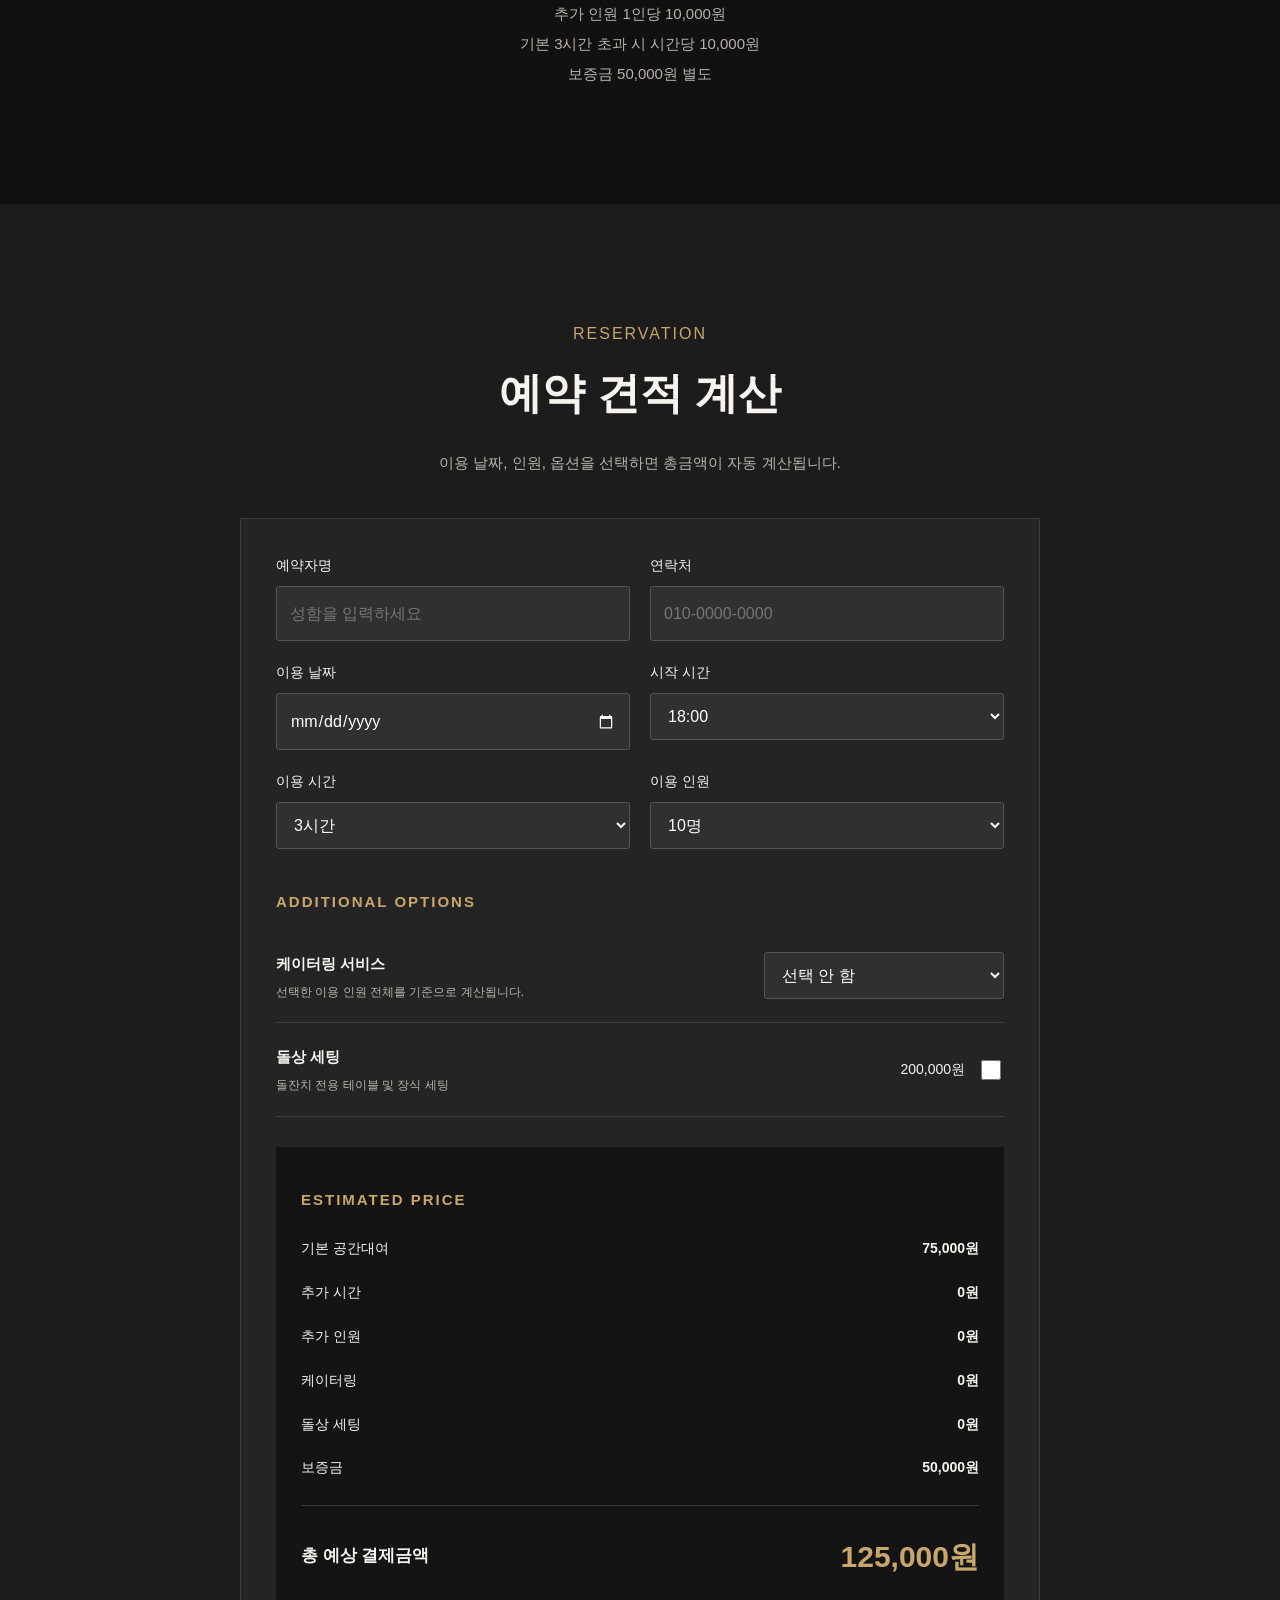
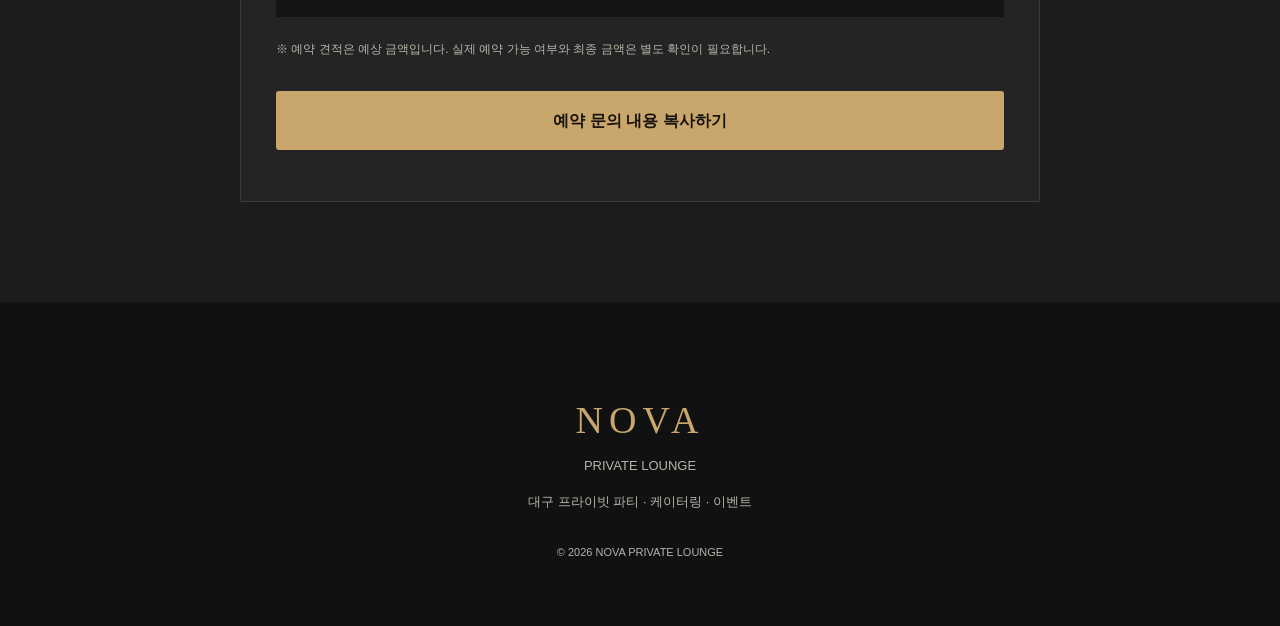
==== commit c94fb7dc: "홈페이지2" ====
--- a/index.html
+++ b/index.html
@@ -7,13 +7,22 @@
       name="description"
       content="대구 노바 프라이빗 라운지. 브라이덜샤워, 돌잔치, 생일파티, 단체모임, 출장뷔페 및 케이터링."
     />
+    <meta
+      name="keywords"
+      content="대구 파티룸, 노바 프라이빗 라운지, 대구 브라이덜샤워, 대구 돌잔치, 대구 케이터링"
+    />
     <title>NOVA PRIVATE LOUNGE | 대구 프라이빗 파티룸</title>
     <link rel="stylesheet" href="style.css" />
   </head>
+
   <body>
     <header class="header">
       <div class="nav">
-        <a href="#home" class="logo">NOVA <small>PRIVATE LOUNGE</small></a>
+        <a href="#home" class="logo">
+          NOVA
+          <small>PRIVATE LOUNGE</small>
+        </a>
+
         <nav>
           <a href="#about">ABOUT</a>
           <a href="#gallery">GALLERY</a>
@@ -23,189 +32,281 @@
       </div>
     </header>
 
-    <section class="hero" id="home">
-      <div class="hero-content">
-        <p class="gold-text">EXCLUSIVE PRIVATE SPACE</p>
-        <h1>NOVA<br />PRIVATE LOUNGE</h1>
-        <p>당신의 특별한 순간을 위한 프라이빗 공간</p>
-        <a href="#reservation" class="button">예약 견적 확인하기</a>
-      </div>
-    </section>
-
-    <section class="section" id="about">
-      <div class="container center">
-        <p class="gold-text">ABOUT NOVA</p>
-        <h2>특별한 순간을 위한 공간</h2>
-        <p class="description">
-          브라이덜샤워, 생일파티, 돌잔치, 가족모임부터<br />
-          기업 행사와 케이터링까지.<br />
-          소중한 사람들과 특별한 추억을 만들어 보세요.
-        </p>
-        <div class="features">
-          <div>
-            <h3>PRIVATE</h3>
-            <p>단독 프라이빗 공간</p>
-          </div>
-          <div>
-            <h3>PARTY</h3>
-            <p>다양한 행사 및 모임</p>
-          </div>
-          <div>
-            <h3>CATERING</h3>
-            <p>출장뷔페 서비스</p>
+    <main>
+      <section class="hero" id="home">
+        <div class="hero-content">
+          <p class="gold-text">EXCLUSIVE PRIVATE SPACE</p>
+          <h1>NOVA<br />PRIVATE LOUNGE</h1>
+          <p>당신의 특별한 순간을 위한 프라이빗 공간</p>
+          <a href="#reservation" class="button">예약 견적 확인하기</a>
+        </div>
+      </section>
+
+      <section class="section" id="about">
+        <div class="container center">
+          <p class="gold-text">ABOUT NOVA</p>
+          <h2>특별한 순간을 위한 공간</h2>
+
+          <p class="description">
+            브라이덜샤워, 생일파티, 돌잔치, 가족모임부터<br />
+            기업 행사와 케이터링까지.<br />
+            소중한 사람들과 특별한 추억을 만들어 보세요.
+          </p>
+
+          <div class="features">
+            <div>
+              <h3>PRIVATE</h3>
+              <p>단독 프라이빗 공간</p>
+            </div>
+
+            <div>
+              <h3>PARTY</h3>
+              <p>다양한 행사 및 모임</p>
+            </div>
+
+            <div>
+              <h3>CATERING</h3>
+              <p>출장뷔페 서비스</p>
+            </div>
           </div>
         </div>
-      </div>
-    </section>
-
-    <section class="section dark" id="gallery">
-      <div class="container center">
-        <p class="gold-text">NOVA GALLERY</p>
-        <h2>공간 갤러리</h2>
-        <p class="description">노바 프라이빗 라운지의 특별한 공간</p>
-        <div class="gallery">
-          <img src="images/nova-1.jpg" alt="노바 라운지 1" loading="lazy" />
-          <img src="images/nova-2.jpg" alt="노바 라운지 2" loading="lazy" />
-          <img src="images/nova-3.jpg" alt="노바 라운지 3" loading="lazy" />
-          <img src="images/nova-4.jpg" alt="노바 라운지 4" loading="lazy" />
-          <img src="images/nova-5.jpg" alt="노바 라운지 5" loading="lazy" />
-          <img src="images/nova-6.jpg" alt="노바 라운지 6" loading="lazy" />
+      </section>
+
+      <section class="section dark" id="gallery">
+        <div class="container center">
+          <p class="gold-text">NOVA GALLERY</p>
+          <h2>공간 & 파티 갤러리</h2>
+          <p class="description">특별한 하루를 위한 공간과 파티 스타일</p>
+
+          <div class="gallery">
+            <figure>
+              <img
+                src="https://images.unsplash.com/photo-1600210492486-724fe5c67fb0?auto=format&fit=crop&w=1000&q=85"
+                alt="고급 프라이빗 라운지"
+                loading="lazy"
+              />
+              <figcaption>PRIVATE LOUNGE</figcaption>
+            </figure>
+
+            <figure>
+              <img
+                src="https://images.unsplash.com/photo-1600607687920-4e2a09cf159d?auto=format&fit=crop&w=1000&q=85"
+                alt="프리미엄 인테리어"
+                loading="lazy"
+              />
+              <figcaption>PREMIUM SPACE</figcaption>
+            </figure>
+
+            <figure>
+              <img
+                src="https://images.unsplash.com/photo-1511795409834-ef04bbd61622?auto=format&fit=crop&w=1000&q=85"
+                alt="파티 및 이벤트"
+                loading="lazy"
+              />
+              <figcaption>PRIVATE PARTY</figcaption>
+            </figure>
+
+            <figure>
+              <img
+                src="https://images.unsplash.com/photo-1519225421980-715cb0215aed?auto=format&fit=crop&w=1000&q=85"
+                alt="브라이덜샤워 및 기념일"
+                loading="lazy"
+              />
+              <figcaption>SPECIAL EVENT</figcaption>
+            </figure>
+
+            <figure>
+              <img
+                src="https://images.unsplash.com/photo-1555244162-803834f70033?auto=format&fit=crop&w=1000&q=85"
+                alt="케이터링 음식"
+                loading="lazy"
+              />
+              <figcaption>PREMIUM CATERING</figcaption>
+            </figure>
+
+            <figure>
+              <img
+                src="https://images.unsplash.com/photo-1517248135467-4c7edcad34c4?auto=format&fit=crop&w=1000&q=85"
+                alt="단체모임 다이닝"
+                loading="lazy"
+              />
+              <figcaption>DINING & GATHERING</figcaption>
+            </figure>
+          </div>
+
+          <p class="photo-notice">
+            ※ 갤러리는 공간 및 행사 분위기를 보여주는 참고 이미지입니다. 실제
+            시설과 구성은 다를 수 있습니다.
+          </p>
         </div>
-      </div>
-    </section>
-
-    <section class="section" id="price">
-      <div class="container center">
-        <p class="gold-text">PRICE INFORMATION</p>
-        <h2>이용 요금</h2>
-        <div class="price-grid">
-          <div class="price-card">
-            <p class="gold-text">WEEKDAY</p>
-            <h3>25,000원</h3>
-            <p>시간당 이용요금</p>
+      </section>
+
+      <section class="section" id="price">
+        <div class="container center">
+          <p class="gold-text">PRICE INFORMATION</p>
+          <h2>이용 요금</h2>
+
+          <div class="price-grid">
+            <div class="price-card">
+              <p class="gold-text">WEEKDAY</p>
+              <h3>25,000원</h3>
+              <p>기본 시간당 요금</p>
+            </div>
+
+            <div class="price-card">
+              <p class="gold-text">WEEKEND</p>
+              <h3>30,000원</h3>
+              <p>기본 시간당 요금</p>
+            </div>
           </div>
-          <div class="price-card">
-            <p class="gold-text">WEEKEND</p>
-            <h3>30,000원</h3>
-            <p>시간당 이용요금</p>
+
+          <p class="description">
+            기본 3시간 · 10인 기준<br />
+            추가 인원 1인당 10,000원<br />
+            기본 3시간 초과 시 시간당 10,000원<br />
+            보증금 50,000원 별도
+          </p>
+        </div>
+      </section>
+
+      <section class="section dark" id="reservation">
+        <div class="container">
+          <div class="center">
+            <p class="gold-text">RESERVATION</p>
+            <h2>예약 견적 계산</h2>
+            <p class="description">
+              이용 날짜, 인원, 옵션을 선택하면 총금액이 자동 계산됩니다.
+            </p>
+          </div>
+
+          <div class="booking">
+            <div class="form-grid">
+              <div class="field">
+                <label for="customer">예약자명</label>
+                <input
+                  id="customer"
+                  type="text"
+                  placeholder="성함을 입력하세요"
+                />
+              </div>
+
+              <div class="field">
+                <label for="phone">연락처</label>
+                <input id="phone" type="tel" placeholder="010-0000-0000" />
+              </div>
+
+              <div class="field">
+                <label for="date">이용 날짜</label>
+                <input id="date" type="date" />
+              </div>
+
+              <div class="field">
+                <label for="startTime">시작 시간</label>
+                <select id="startTime"></select>
+              </div>
+
+              <div class="field">
+                <label for="hours">이용 시간</label>
+                <select id="hours">
+                  <option value="3">3시간</option>
+                  <option value="4">4시간</option>
+                  <option value="5">5시간</option>
+                  <option value="6">6시간</option>
+                  <option value="7">7시간</option>
+                  <option value="8">8시간</option>
+                  <option value="9">9시간</option>
+                  <option value="10">10시간</option>
+                  <option value="11">11시간</option>
+                  <option value="12">12시간</option>
+                </select>
+              </div>
+
+              <div class="field">
+                <label for="people">이용 인원</label>
+                <select id="people"></select>
+              </div>
+            </div>
+
+            <h3 class="option-title">ADDITIONAL OPTIONS</h3>
+
+            <div class="option">
+              <div>
+                <strong>케이터링 서비스</strong>
+                <p>선택한 이용 인원 전체를 기준으로 계산됩니다.</p>
+              </div>
+
+              <select id="catering">
+                <option value="0">선택 안 함</option>
+                <option value="30000">스탠다드 · 1인 30,000원</option>
+                <option value="50000">프리미엄 · 1인 50,000원</option>
+              </select>
+            </div>
+
+            <label class="option">
+              <div>
+                <strong>돌상 세팅</strong>
+                <p>돌잔치 전용 테이블 및 장식 세팅</p>
+              </div>
+
+              <span class="check">
+                200,000원
+                <input type="checkbox" id="dolsang" />
+              </span>
+            </label>
+
+            <div class="summary">
+              <h3>ESTIMATED PRICE</h3>
+
+              <div>
+                <span>기본 공간대여</span>
+                <strong id="baseCost">0원</strong>
+              </div>
+
+              <div>
+                <span>추가 시간</span>
+                <strong id="timeCost">0원</strong>
+              </div>
+
+              <div>
+                <span>추가 인원</span>
+                <strong id="peopleCost">0원</strong>
+              </div>
+
+              <div>
+                <span>케이터링</span>
+                <strong id="cateringCost">0원</strong>
+              </div>
+
+              <div>
+                <span>돌상 세팅</span>
+                <strong id="dolsangCost">0원</strong>
+              </div>
+
+              <div>
+                <span>보증금</span>
+                <strong>50,000원</strong>
+              </div>
+
+              <div class="total">
+                <span>총 예상 결제금액</span>
+                <strong id="totalCost">0원</strong>
+              </div>
+            </div>
+
+            <p class="booking-notice">
+              ※ 예약 견적은 예상 금액입니다. 실제 예약 가능 여부와 최종 금액은
+              별도 확인이 필요합니다.
+            </p>
+
+            <button class="button full" id="copyBtn" type="button">
+              예약 문의 내용 복사하기
+            </button>
+
+            <p id="message" class="center gold-text" role="status"></p>
           </div>
         </div>
-        <p class="description">
-          기본 3시간 · 10인 기준<br />
-          추가 인원 1인당 10,000원<br />
-          추가 시간 시간당 10,000원<br />
-          보증금 50,000원 별도
-        </p>
-      </div>
-    </section>
-
-    <section class="section dark" id="reservation">
-      <div class="container">
-        <div class="center">
-          <p class="gold-text">RESERVATION</p>
-          <h2>예약 견적 계산</h2>
-          <p class="description">
-            이용 조건을 선택하면 예상 금액이 자동 계산됩니다.
-          </p>
-        </div>
-
-        <div class="booking">
-          <div class="form-grid">
-            <div class="field">
-              <label for="customer">예약자명</label>
-              <input
-                id="customer"
-                type="text"
-                placeholder="성함을 입력하세요"
-              />
-            </div>
-            <div class="field">
-              <label for="phone">연락처</label>
-              <input id="phone" type="tel" placeholder="010-0000-0000" />
-            </div>
-            <div class="field">
-              <label for="date">이용 날짜</label>
-              <input id="date" type="date" />
-            </div>
-            <div class="field">
-              <label for="startTime">시작 시간</label>
-              <select id="startTime"></select>
-            </div>
-            <div class="field">
-              <label for="hours">이용 시간</label>
-              <select id="hours">
-                <option value="3">3시간</option>
-                <option value="4">4시간</option>
-                <option value="5">5시간</option>
-                <option value="6">6시간</option>
-                <option value="7">7시간</option>
-                <option value="8">8시간</option>
-                <option value="9">9시간</option>
-                <option value="10">10시간</option>
-                <option value="11">11시간</option>
-                <option value="12">12시간</option>
-              </select>
-            </div>
-            <div class="field">
-              <label for="people">이용 인원</label>
-              <select id="people"></select>
-            </div>
-          </div>
-
-          <h3 class="option-title">ADDITIONAL OPTIONS</h3>
-
-          <div class="option">
-            <div>
-              <strong>케이터링 서비스</strong>
-              <p>이용 인원에 맞춰 자동 계산됩니다.</p>
-            </div>
-            <select id="catering">
-              <option value="0">선택 안 함</option>
-              <option value="30000">스탠다드 · 1인 30,000원</option>
-              <option value="50000">프리미엄 · 1인 50,000원</option>
-            </select>
-          </div>
-
-          <label class="option">
-            <div>
-              <strong>돌상 세팅</strong>
-              <p>돌잔치 전용 테이블 및 장식 세팅</p>
-            </div>
-            <span class="check">
-              200,000원
-              <input type="checkbox" id="dolsang" />
-            </span>
-          </label>
-
-          <div class="summary">
-            <h3>ESTIMATED PRICE</h3>
-            <div>
-              <span>기본 공간대여</span><strong id="baseCost">0원</strong>
-            </div>
-            <div><span>추가 시간</span><strong id="timeCost">0원</strong></div>
-            <div>
-              <span>추가 인원</span><strong id="peopleCost">0원</strong>
-            </div>
-            <div>
-              <span>케이터링</span><strong id="cateringCost">0원</strong>
-            </div>
-            <div>
-              <span>돌상 세팅</span><strong id="dolsangCost">0원</strong>
-            </div>
-            <div><span>보증금</span><strong>50,000원</strong></div>
-            <div class="total">
-              <span>총 예상 결제금액</span>
-              <strong id="totalCost">0원</strong>
-            </div>
-          </div>
-
-          <button class="button full" id="copyBtn">
-            예약 문의 내용 복사하기
-          </button>
-          <p id="message" class="center gold-text" role="status"></p>
-        </div>
-      </div>
-    </section>
+      </section>
+    </main>
 
     <footer>
       <h2>NOVA</h2>
@@ -222,37 +323,56 @@
         const people = $("people");
         const startTime = $("startTime");
 
+        // 최소 10명부터 선택
         for (let i = 10; i <= 100; i++) {
           people.add(new Option(i + "명", i));
         }
 
+        // 시작 시간 30분 단위
         for (let h = 0; h < 24; h++) {
           for (const m of ["00", "30"]) {
             const time = String(h).padStart(2, "0") + ":" + m;
             startTime.add(new Option(time, time));
           }
         }
+
         startTime.value = "18:00";
 
+        // 토요일과 일요일은 주말 요금
         function weekend(value) {
           if (!value) return false;
+
           const [y, m, d] = value.split("-").map(Number);
           const day = new Date(y, m - 1, d).getDay();
+
           return day === 0 || day === 6;
         }
 
         function calculate() {
           const count = Number(people.value);
           const duration = Number($("hours").value);
+
           const rate = weekend($("date").value) ? 30000 : 25000;
 
+          // 기본 3시간
           const base = rate * 3;
+
+          // 3시간 초과분
           const extraTime = Math.max(0, duration - 3) * 10000;
+
+          // 기본 10인 초과분
           const extraPeople = Math.max(0, count - 10) * 10000;
+
+          // 케이터링 인원별 자동 계산
           const catering = count * Number($("catering").value);
+
+          // 돌상 세팅
           const dolsang = $("dolsang").checked ? 200000 : 0;
+
+          // 보증금
           const deposit = 50000;
 
+          // 총금액
           const total =
             base + extraTime + extraPeople + catering + dolsang + deposit;
 
@@ -276,10 +396,12 @@
           };
         }
 
+        // 선택사항 변경 시 자동 계산
         ["date", "hours", "people", "catering", "dolsang"].forEach((id) => {
           $(id).addEventListener("change", calculate);
         });
 
+        // 예약 문의 복사
         $("copyBtn").addEventListener("click", async () => {
           if (
             !$("customer").value.trim() ||
@@ -292,10 +414,11 @@
           }
 
           const r = calculate();
+
           const content = [
             "[NOVA PRIVATE LOUNGE 예약 문의]",
-            "예약자: " + $("customer").value,
-            "연락처: " + $("phone").value,
+            "예약자: " + $("customer").value.trim(),
+            "연락처: " + $("phone").value.trim(),
             "이용 날짜: " + $("date").value,
             "시작 시간: " + startTime.value,
             "이용 시간: " + r.duration + "시간",
@@ -313,7 +436,8 @@
             await navigator.clipboard.writeText(content);
             $("message").textContent = "예약 문의 내용이 복사되었습니다.";
           } catch (e) {
-            $("message").textContent = "복사에 실패했습니다.";
+            $("message").textContent =
+              "복사에 실패했습니다. HTTPS 환경에서 다시 시도해 주세요.";
           }
         });
 
--- a/style.css
+++ b/style.css
@@ -13,7 +13,7 @@
 
 html {
   scroll-behavior: smooth;
-  scroll-padding-top: 80px;
+  scroll-padding-top: 90px;
 }
 
 body {
@@ -29,9 +29,9 @@
 }
 
 img {
+  display: block;
   max-width: 100%;
   height: auto;
-  display: block;
 }
 
 button,
@@ -96,6 +96,8 @@
   color: var(--gold);
 }
 
+/* 메인 배경사진 */
+
 .hero {
   min-height: 700px;
   min-height: 85svh;
@@ -104,9 +106,14 @@
   align-items: center;
   justify-content: center;
   text-align: center;
+
   background:
-    linear-gradient(120deg, rgba(0, 0, 0, 0.85), rgba(0, 0, 0, 0.4)),
-    linear-gradient(135deg, #584636, #161616);
+    linear-gradient(rgba(0, 0, 0, 0.72), rgba(0, 0, 0, 0.55)),
+    url("https://images.unsplash.com/photo-1600210492486-724fe5c67fb0?auto=format&fit=crop&w=1920&q=85");
+
+  background-size: cover;
+  background-position: center;
+  background-repeat: no-repeat;
 }
 
 .hero-content {
@@ -150,6 +157,8 @@
   filter: brightness(1.12);
 }
 
+/* 공통 섹션 */
+
 .section {
   padding: 100px 20px;
 }
@@ -180,6 +189,8 @@
   font-size: 15px;
   line-height: 2;
 }
+
+/* 특징 */
 
 .features {
   display: grid;
@@ -205,20 +216,51 @@
   color: var(--gray);
 }
 
+/* 사진 갤러리 */
+
 .gallery {
   display: grid;
   grid-template-columns: repeat(3, minmax(0, 1fr));
-  gap: 15px;
+  gap: 18px;
   margin-top: 40px;
 }
 
+.gallery figure {
+  margin: 0;
+  min-width: 0;
+  overflow: hidden;
+  background: #252525;
+  border: 1px solid var(--border);
+  border-radius: 4px;
+}
+
 .gallery img {
   width: 100%;
-  aspect-ratio: 4/3;
+  aspect-ratio: 4 / 3;
   object-fit: cover;
-  border-radius: 3px;
   background: #302c28;
-}
+  transition: transform 0.4s ease;
+}
+
+.gallery figure:hover img {
+  transform: scale(1.04);
+}
+
+.gallery figcaption {
+  padding: 14px 8px;
+  color: var(--gold);
+  font-size: 12px;
+  letter-spacing: 1px;
+  text-align: center;
+}
+
+.photo-notice {
+  color: #999;
+  font-size: 12px;
+  margin-top: 25px;
+}
+
+/* 요금 */
 
 .price-grid {
   display: grid;
@@ -243,6 +285,8 @@
   color: var(--gray);
   font-size: 14px;
 }
+
+/* 예약 */
 
 .booking {
   max-width: 800px;
@@ -333,6 +377,8 @@
   accent-color: var(--gold);
 }
 
+/* 자동 계산 결과 */
+
 .summary {
   background: #141414;
   padding: 25px;
@@ -371,9 +417,18 @@
   font-size: clamp(21px, 3vw, 30px);
 }
 
+.booking-notice {
+  margin: 22px 0 0;
+  color: var(--gray);
+  font-size: 12px;
+  line-height: 1.8;
+}
+
 .full {
   width: 100%;
 }
+
+/* 하단 */
 
 footer {
   padding: 65px 20px;
@@ -396,6 +451,8 @@
   margin-top: 30px;
   font-size: 11px;
 }
+
+/* 모바일 */
 
 @media (max-width: 700px) {
   .nav {
@@ -442,7 +499,12 @@
 
   .gallery {
     grid-template-columns: repeat(2, minmax(0, 1fr));
-    gap: 8px;
+    gap: 10px;
+  }
+
+  .gallery figcaption {
+    font-size: 10px;
+    padding: 12px 5px;
   }
 
   .price-grid {
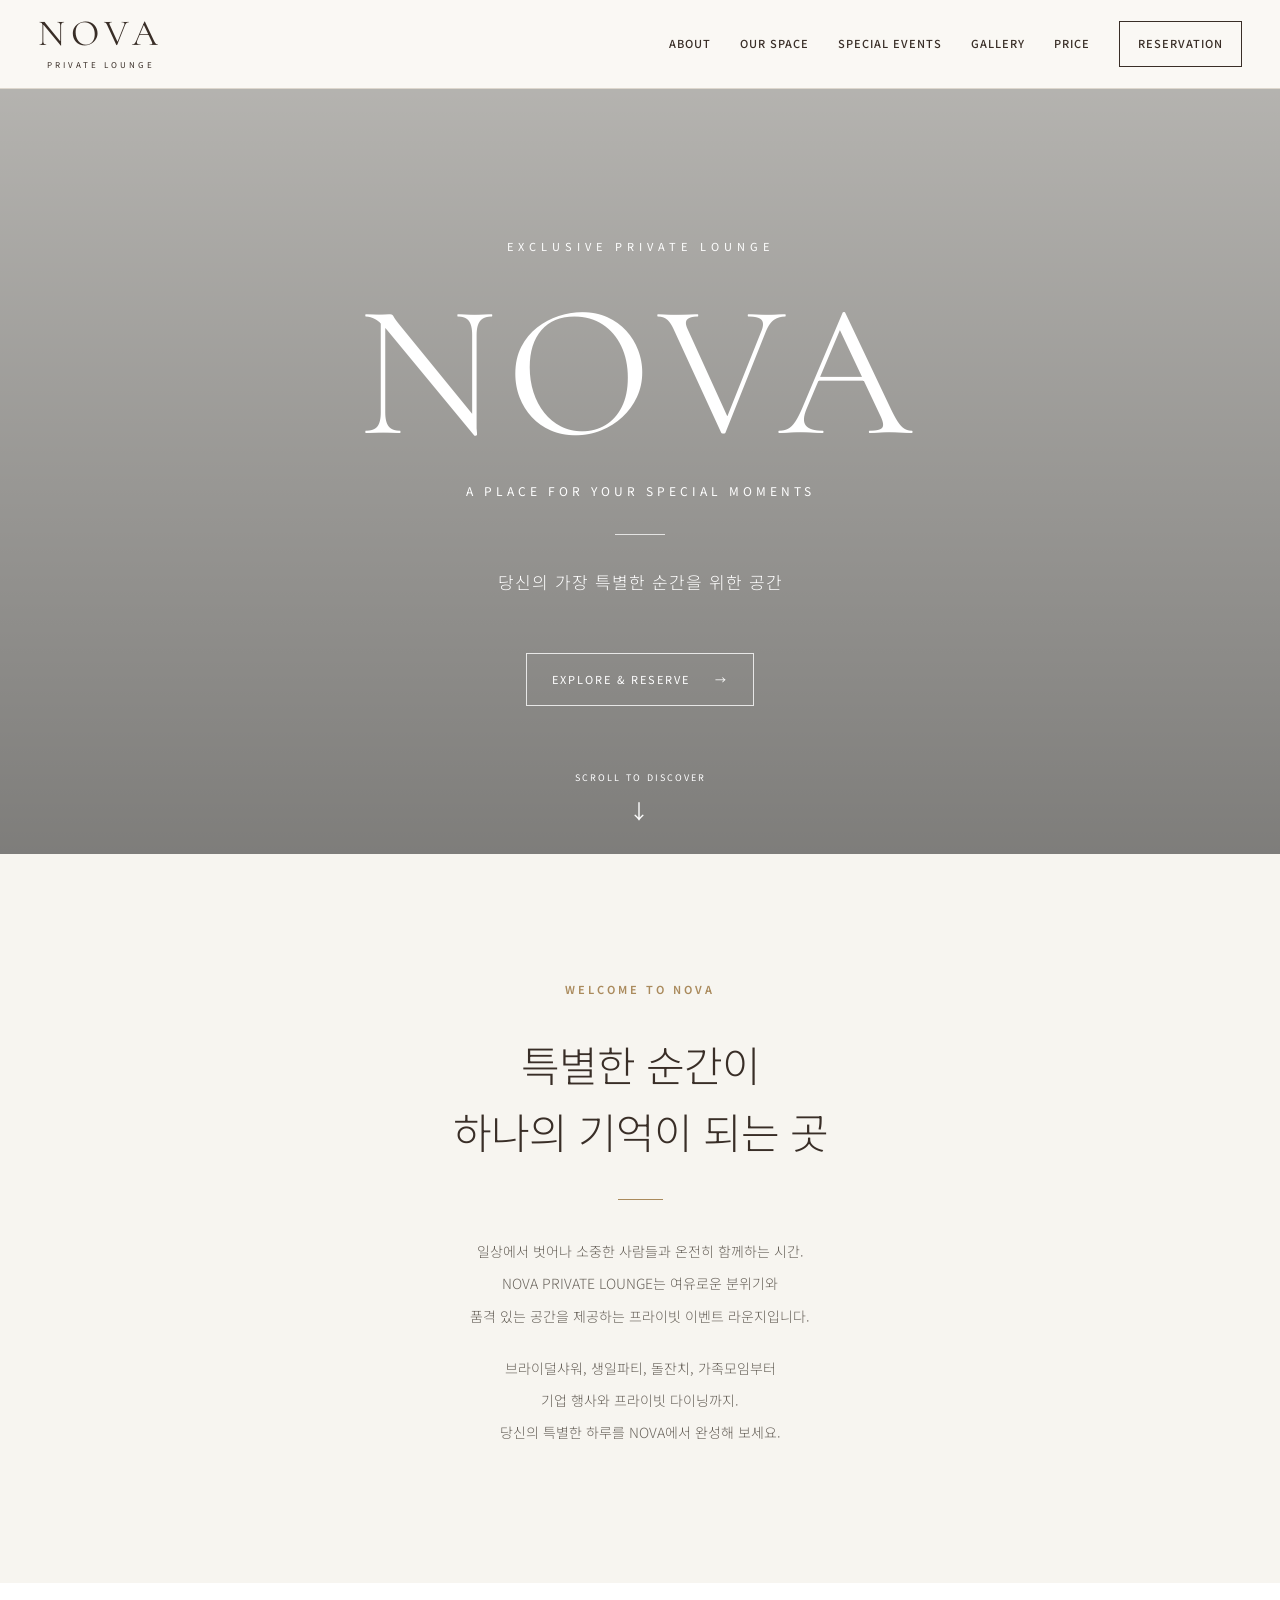
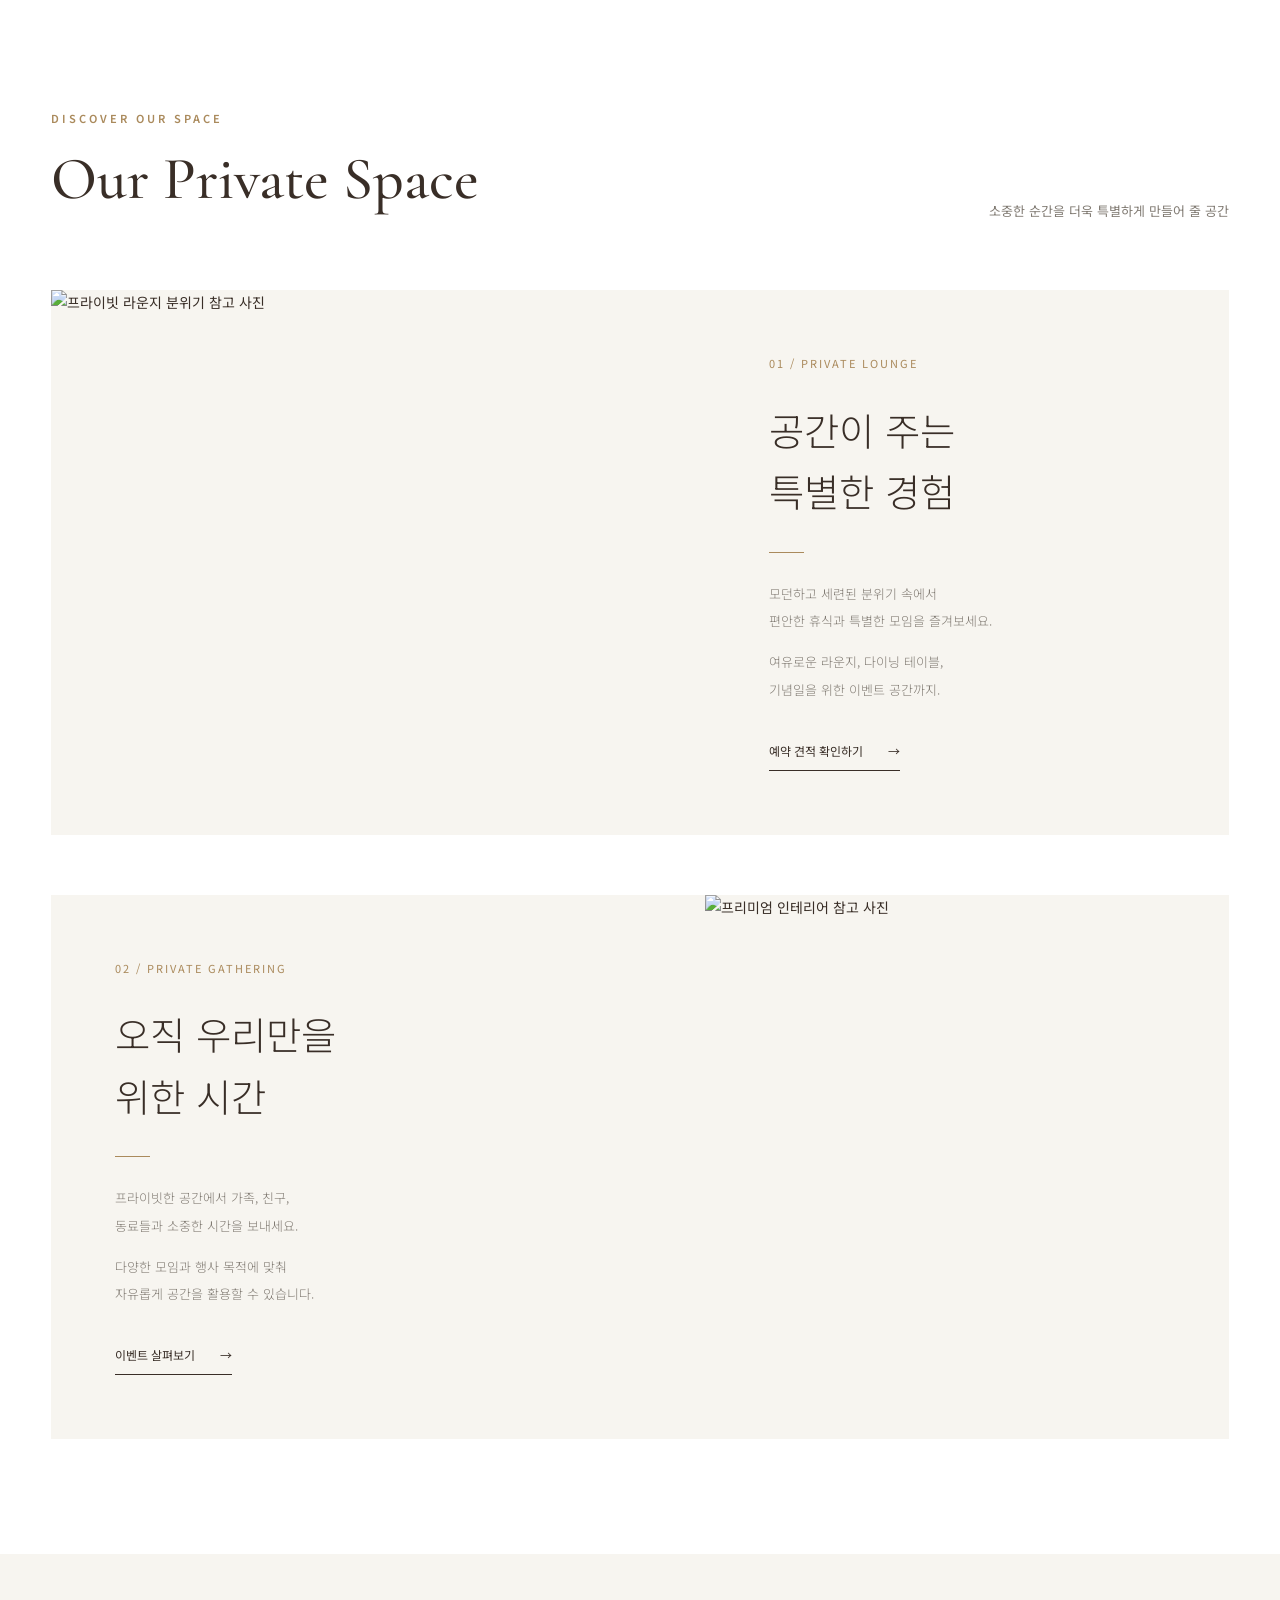
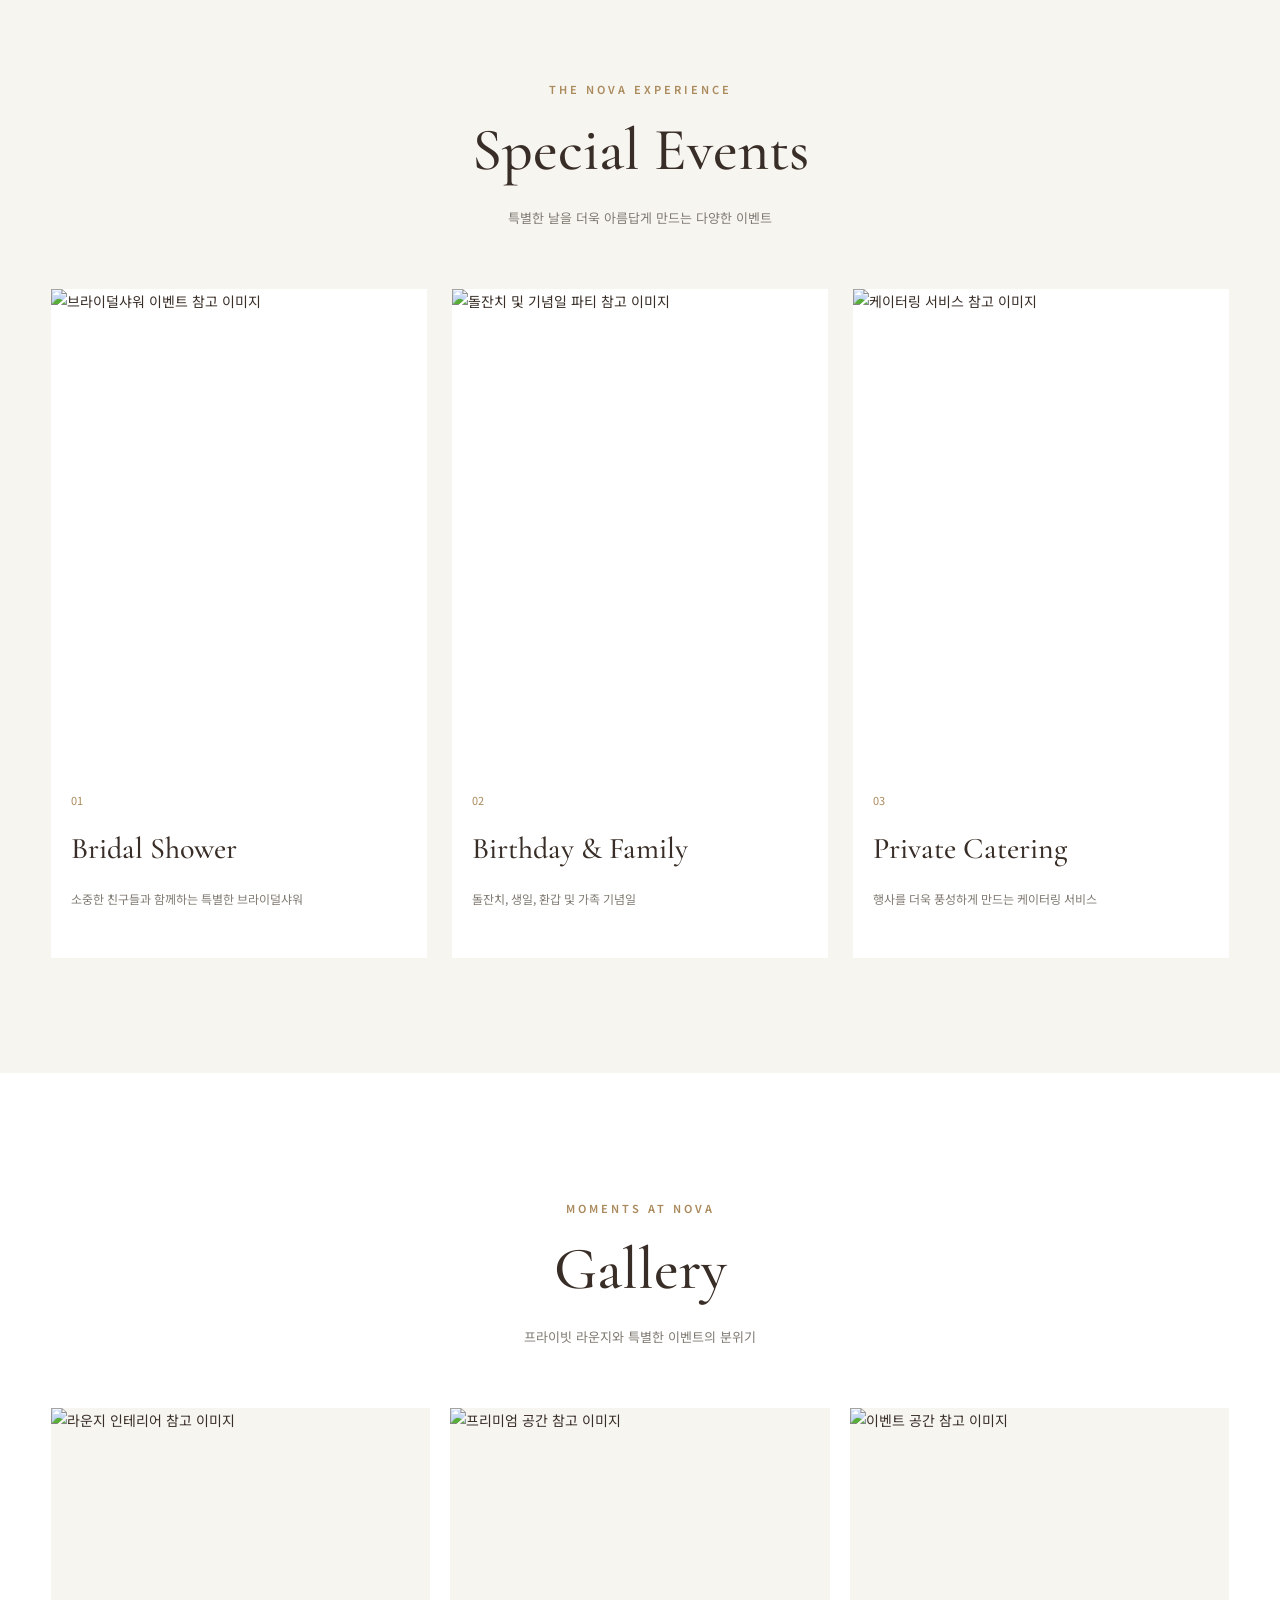
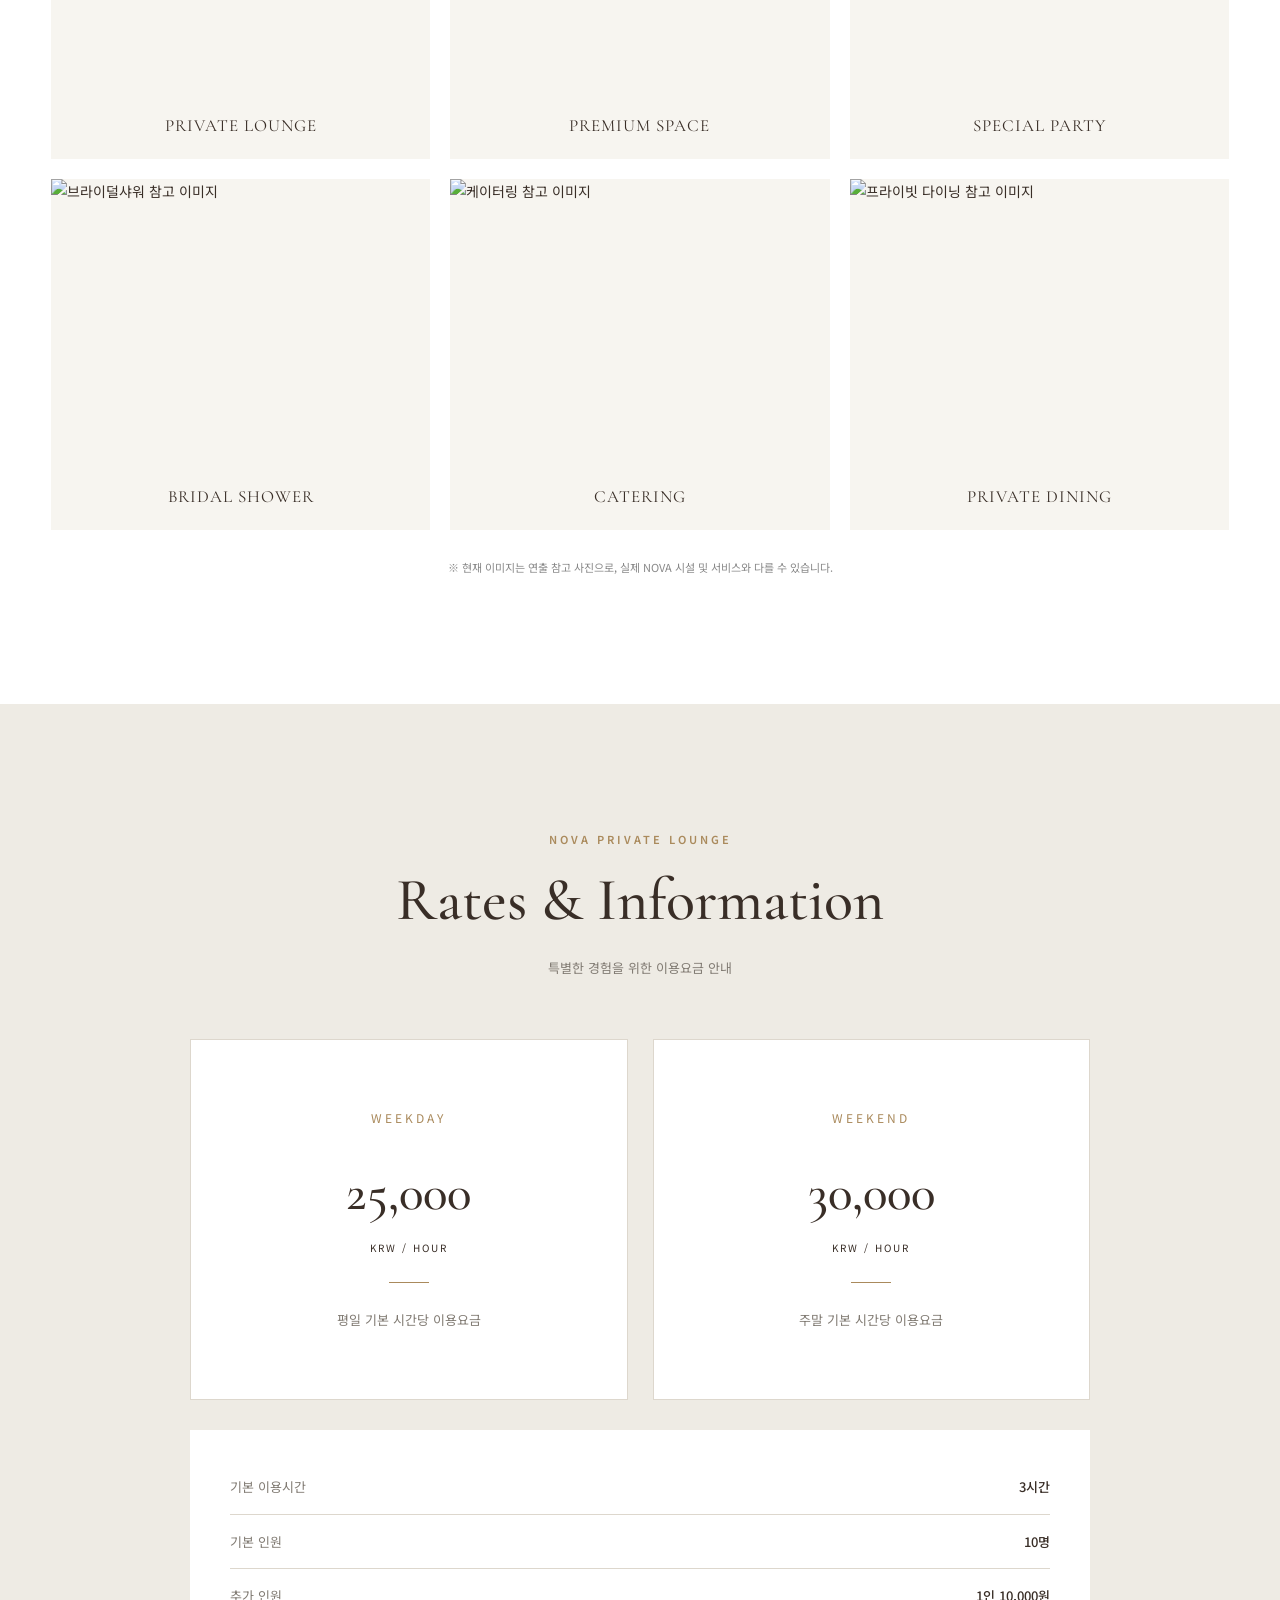
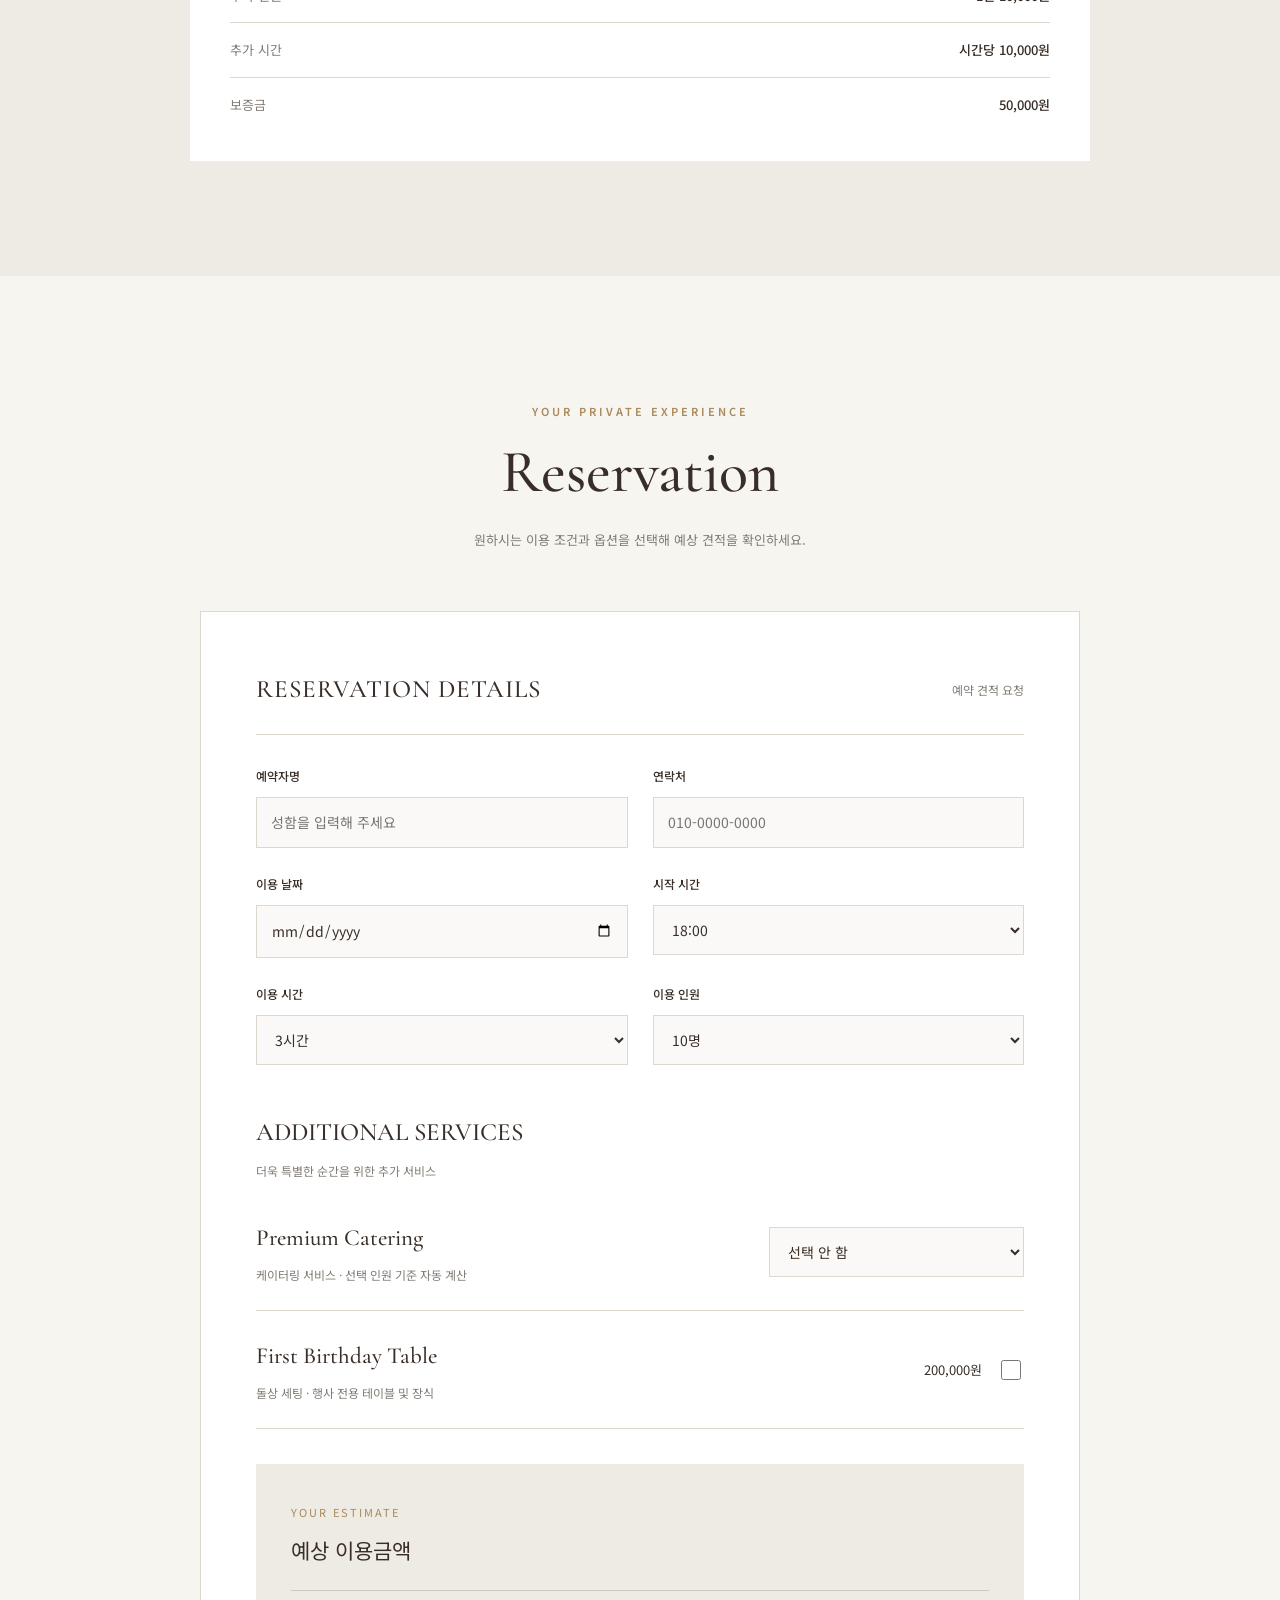
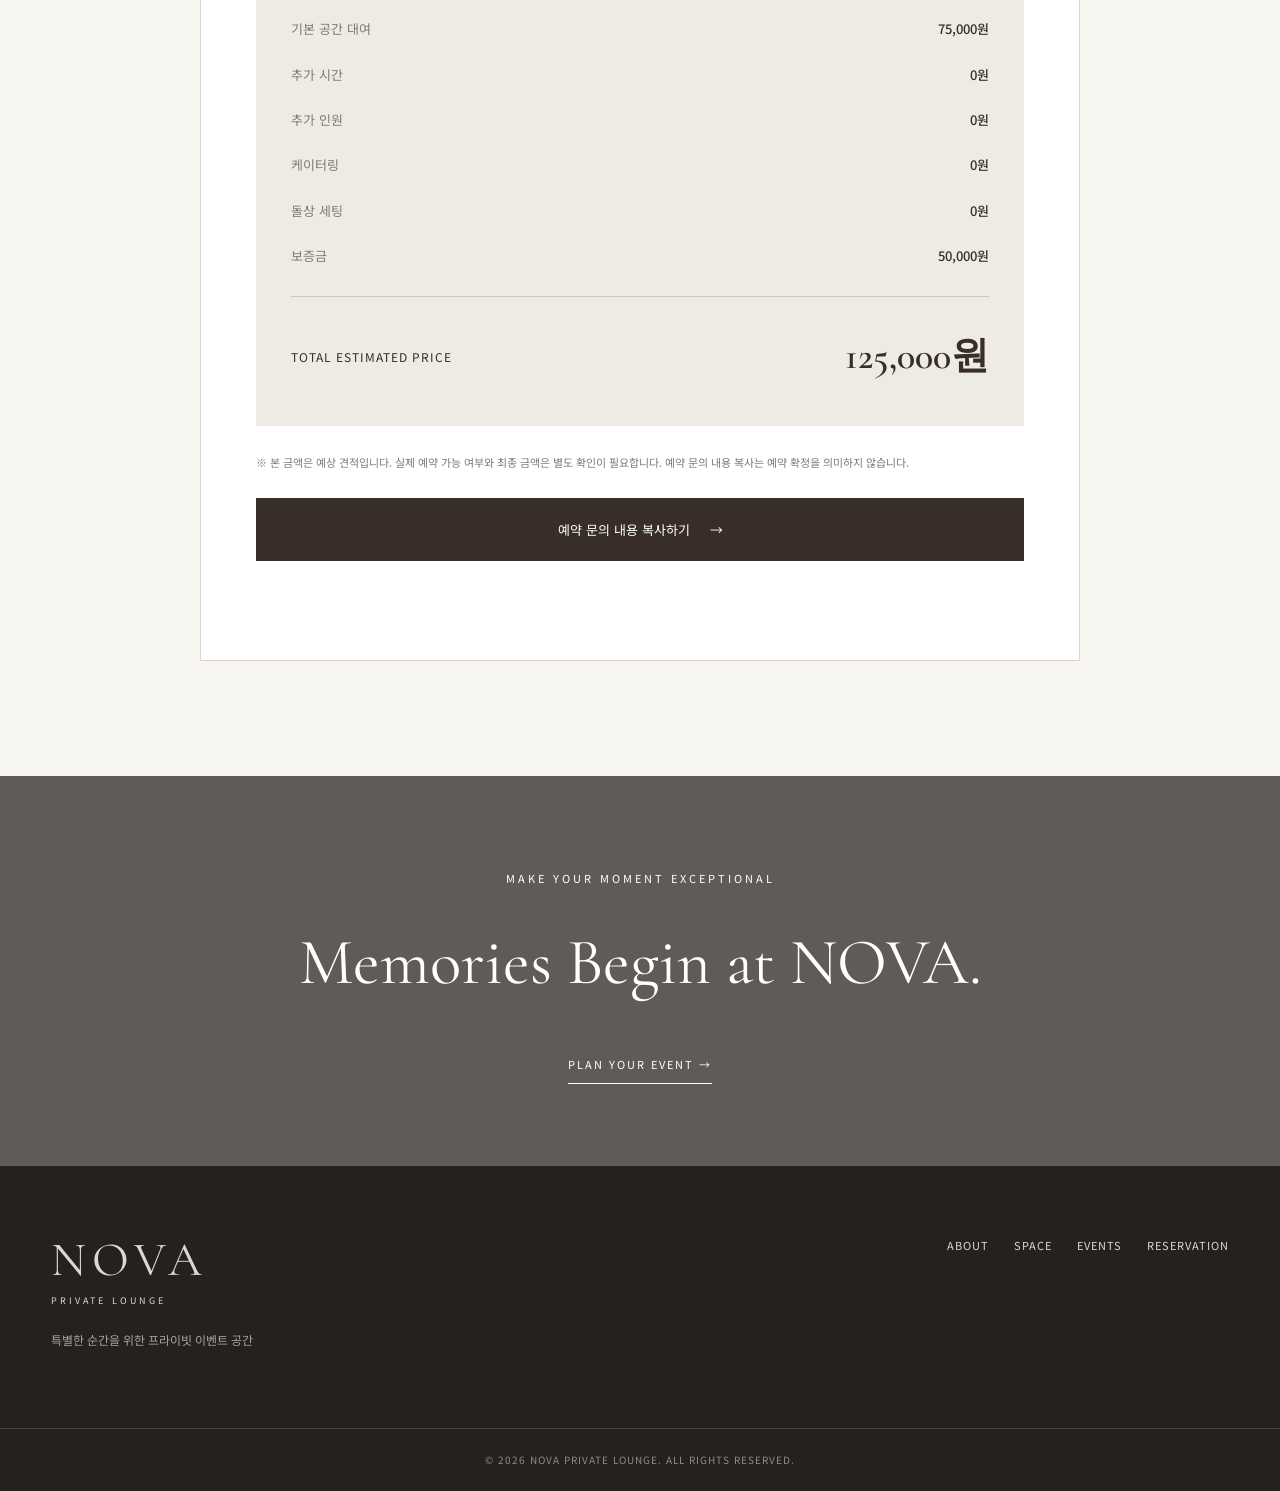
==== commit 4e73b528: "ghavp" ====
--- a/index.html
+++ b/index.html
@@ -3,209 +3,357 @@
   <head>
     <meta charset="UTF-8" />
     <meta name="viewport" content="width=device-width, initial-scale=1.0" />
+    <meta name="theme-color" content="#f7f5f0" />
     <meta
       name="description"
-      content="대구 노바 프라이빗 라운지. 브라이덜샤워, 돌잔치, 생일파티, 단체모임, 출장뷔페 및 케이터링."
+      content="NOVA PRIVATE LOUNGE. 대구 프라이빗 라운지, 브라이덜샤워, 돌잔치, 생일파티, 가족모임, 케이터링."
     />
     <meta
       name="keywords"
       content="대구 파티룸, 노바 프라이빗 라운지, 대구 브라이덜샤워, 대구 돌잔치, 대구 케이터링"
     />
-    <title>NOVA PRIVATE LOUNGE | 대구 프라이빗 파티룸</title>
+    <title>NOVA PRIVATE LOUNGE | Exclusive Private Events</title>
+    <link rel="preconnect" href="https://images.unsplash.com" />
     <link rel="stylesheet" href="style.css" />
   </head>
-
   <body>
-    <header class="header">
-      <div class="nav">
-        <a href="#home" class="logo">
-          NOVA
+    <header class="site-header">
+      <div class="header-inner">
+        <a href="#home" class="brand" aria-label="NOVA 홈">
+          <span>NOVA</span>
           <small>PRIVATE LOUNGE</small>
         </a>
 
-        <nav>
+        <button
+          class="menu-button"
+          id="menuButton"
+          aria-label="메뉴 열기"
+          aria-expanded="false"
+        >
+          ☰
+        </button>
+
+        <nav class="nav-menu" id="navMenu">
           <a href="#about">ABOUT</a>
+          <a href="#spaces">OUR SPACE</a>
+          <a href="#events">SPECIAL EVENTS</a>
           <a href="#gallery">GALLERY</a>
           <a href="#price">PRICE</a>
-          <a href="#reservation">RESERVATION</a>
+          <a href="#reservation" class="nav-reserve">RESERVATION</a>
         </nav>
       </div>
     </header>
 
     <main>
+      <!-- 메인 -->
       <section class="hero" id="home">
+        <div class="hero-image"></div>
+        <div class="hero-shade"></div>
+
         <div class="hero-content">
-          <p class="gold-text">EXCLUSIVE PRIVATE SPACE</p>
-          <h1>NOVA<br />PRIVATE LOUNGE</h1>
-          <p>당신의 특별한 순간을 위한 프라이빗 공간</p>
-          <a href="#reservation" class="button">예약 견적 확인하기</a>
-        </div>
-      </section>
-
-      <section class="section" id="about">
-        <div class="container center">
-          <p class="gold-text">ABOUT NOVA</p>
-          <h2>특별한 순간을 위한 공간</h2>
-
-          <p class="description">
+          <span class="hero-overline">EXCLUSIVE PRIVATE LOUNGE</span>
+          <h1>NOVA</h1>
+          <p class="hero-english">A PLACE FOR YOUR SPECIAL MOMENTS</p>
+          <div class="hero-rule"></div>
+          <p class="hero-korean">당신의 가장 특별한 순간을 위한 공간</p>
+          <a href="#reservation" class="hero-button"
+            >EXPLORE & RESERVE <span>→</span></a
+          >
+        </div>
+
+        <a href="#about" class="scroll-indicator">
+          SCROLL TO DISCOVER
+          <span>↓</span>
+        </a>
+      </section>
+
+      <!-- 소개 -->
+      <section class="section introduction" id="about">
+        <div class="container intro-inner">
+          <p class="eyebrow">WELCOME TO NOVA</p>
+          <h2>
+            특별한 순간이<br />
+            하나의 기억이 되는 곳
+          </h2>
+          <div class="section-rule"></div>
+          <p class="intro-description">
+            일상에서 벗어나 소중한 사람들과 온전히 함께하는 시간.<br />
+            NOVA PRIVATE LOUNGE는 여유로운 분위기와<br />
+            품격 있는 공간을 제공하는 프라이빗 이벤트 라운지입니다.
+          </p>
+          <p class="intro-description">
             브라이덜샤워, 생일파티, 돌잔치, 가족모임부터<br />
-            기업 행사와 케이터링까지.<br />
-            소중한 사람들과 특별한 추억을 만들어 보세요.
+            기업 행사와 프라이빗 다이닝까지.<br />
+            당신의 특별한 하루를 NOVA에서 완성해 보세요.
           </p>
-
-          <div class="features">
+        </div>
+      </section>
+
+      <!-- 공간 -->
+      <section class="section spaces-section" id="spaces">
+        <div class="container">
+          <div class="section-heading">
             <div>
-              <h3>PRIVATE</h3>
-              <p>단독 프라이빗 공간</p>
-            </div>
-
-            <div>
-              <h3>PARTY</h3>
-              <p>다양한 행사 및 모임</p>
-            </div>
-
-            <div>
-              <h3>CATERING</h3>
-              <p>출장뷔페 서비스</p>
-            </div>
-          </div>
-        </div>
-      </section>
-
-      <section class="section dark" id="gallery">
-        <div class="container center">
-          <p class="gold-text">NOVA GALLERY</p>
-          <h2>공간 & 파티 갤러리</h2>
-          <p class="description">특별한 하루를 위한 공간과 파티 스타일</p>
-
-          <div class="gallery">
+              <p class="eyebrow">DISCOVER OUR SPACE</p>
+              <h2>Our Private Space</h2>
+            </div>
+            <p>소중한 순간을 더욱 특별하게 만들어 줄 공간</p>
+          </div>
+
+          <div class="space-feature">
+            <div class="space-image">
+              <img
+                src="https://images.unsplash.com/photo-1600210492486-724fe5c67fb0?auto=format&fit=crop&w=1400&q=85"
+                alt="프라이빗 라운지 분위기 참고 사진"
+                loading="lazy"
+              />
+            </div>
+            <div class="space-detail">
+              <span class="number">01 / PRIVATE LOUNGE</span>
+              <h3>공간이 주는<br />특별한 경험</h3>
+              <div class="small-rule"></div>
+              <p>
+                모던하고 세련된 분위기 속에서<br />
+                편안한 휴식과 특별한 모임을 즐겨보세요.
+              </p>
+              <p>
+                여유로운 라운지, 다이닝 테이블,<br />
+                기념일을 위한 이벤트 공간까지.
+              </p>
+              <a href="#reservation" class="text-link"
+                >예약 견적 확인하기 <span>→</span></a
+              >
+            </div>
+          </div>
+
+          <div class="space-feature reverse">
+            <div class="space-image">
+              <img
+                src="https://images.unsplash.com/photo-1600607687920-4e2a09cf159d?auto=format&fit=crop&w=1400&q=85"
+                alt="프리미엄 인테리어 참고 사진"
+                loading="lazy"
+              />
+            </div>
+            <div class="space-detail">
+              <span class="number">02 / PRIVATE GATHERING</span>
+              <h3>오직 우리만을<br />위한 시간</h3>
+              <div class="small-rule"></div>
+              <p>
+                프라이빗한 공간에서 가족, 친구,<br />
+                동료들과 소중한 시간을 보내세요.
+              </p>
+              <p>
+                다양한 모임과 행사 목적에 맞춰<br />
+                자유롭게 공간을 활용할 수 있습니다.
+              </p>
+              <a href="#events" class="text-link"
+                >이벤트 살펴보기 <span>→</span></a
+              >
+            </div>
+          </div>
+        </div>
+      </section>
+
+      <!-- 행사 -->
+      <section class="section events-section" id="events">
+        <div class="container">
+          <div class="center-heading">
+            <p class="eyebrow">THE NOVA EXPERIENCE</p>
+            <h2>Special Events</h2>
+            <p>특별한 날을 더욱 아름답게 만드는 다양한 이벤트</p>
+          </div>
+
+          <div class="event-grid">
+            <article class="event-card">
+              <div class="event-photo">
+                <img
+                  src="https://images.unsplash.com/photo-1519225421980-715cb0215aed?auto=format&fit=crop&w=900&q=85"
+                  alt="브라이덜샤워 이벤트 참고 이미지"
+                  loading="lazy"
+                />
+              </div>
+              <div class="event-info">
+                <span>01</span>
+                <h3>Bridal Shower</h3>
+                <p>소중한 친구들과 함께하는 특별한 브라이덜샤워</p>
+              </div>
+            </article>
+
+            <article class="event-card">
+              <div class="event-photo">
+                <img
+                  src="https://images.unsplash.com/photo-1511795409834-ef04bbd61622?auto=format&fit=crop&w=900&q=85"
+                  alt="돌잔치 및 기념일 파티 참고 이미지"
+                  loading="lazy"
+                />
+              </div>
+              <div class="event-info">
+                <span>02</span>
+                <h3>Birthday & Family</h3>
+                <p>돌잔치, 생일, 환갑 및 가족 기념일</p>
+              </div>
+            </article>
+
+            <article class="event-card">
+              <div class="event-photo">
+                <img
+                  src="https://images.unsplash.com/photo-1555244162-803834f70033?auto=format&fit=crop&w=900&q=85"
+                  alt="케이터링 서비스 참고 이미지"
+                  loading="lazy"
+                />
+              </div>
+              <div class="event-info">
+                <span>03</span>
+                <h3>Private Catering</h3>
+                <p>행사를 더욱 풍성하게 만드는 케이터링 서비스</p>
+              </div>
+            </article>
+          </div>
+        </div>
+      </section>
+
+      <!-- 갤러리 -->
+      <section class="section gallery-section" id="gallery">
+        <div class="container">
+          <div class="center-heading">
+            <p class="eyebrow">MOMENTS AT NOVA</p>
+            <h2>Gallery</h2>
+            <p>프라이빗 라운지와 특별한 이벤트의 분위기</p>
+          </div>
+
+          <div class="gallery-grid">
             <figure>
               <img
                 src="https://images.unsplash.com/photo-1600210492486-724fe5c67fb0?auto=format&fit=crop&w=1000&q=85"
-                alt="고급 프라이빗 라운지"
+                alt="라운지 인테리어 참고 이미지"
                 loading="lazy"
               />
               <figcaption>PRIVATE LOUNGE</figcaption>
             </figure>
-
             <figure>
               <img
                 src="https://images.unsplash.com/photo-1600607687920-4e2a09cf159d?auto=format&fit=crop&w=1000&q=85"
-                alt="프리미엄 인테리어"
+                alt="프리미엄 공간 참고 이미지"
                 loading="lazy"
               />
               <figcaption>PREMIUM SPACE</figcaption>
             </figure>
-
             <figure>
               <img
                 src="https://images.unsplash.com/photo-1511795409834-ef04bbd61622?auto=format&fit=crop&w=1000&q=85"
-                alt="파티 및 이벤트"
-                loading="lazy"
-              />
-              <figcaption>PRIVATE PARTY</figcaption>
+                alt="이벤트 공간 참고 이미지"
+                loading="lazy"
+              />
+              <figcaption>SPECIAL PARTY</figcaption>
             </figure>
-
             <figure>
               <img
                 src="https://images.unsplash.com/photo-1519225421980-715cb0215aed?auto=format&fit=crop&w=1000&q=85"
-                alt="브라이덜샤워 및 기념일"
-                loading="lazy"
-              />
-              <figcaption>SPECIAL EVENT</figcaption>
+                alt="브라이덜샤워 참고 이미지"
+                loading="lazy"
+              />
+              <figcaption>BRIDAL SHOWER</figcaption>
             </figure>
-
             <figure>
               <img
                 src="https://images.unsplash.com/photo-1555244162-803834f70033?auto=format&fit=crop&w=1000&q=85"
-                alt="케이터링 음식"
-                loading="lazy"
-              />
-              <figcaption>PREMIUM CATERING</figcaption>
+                alt="케이터링 참고 이미지"
+                loading="lazy"
+              />
+              <figcaption>CATERING</figcaption>
             </figure>
-
             <figure>
               <img
                 src="https://images.unsplash.com/photo-1517248135467-4c7edcad34c4?auto=format&fit=crop&w=1000&q=85"
-                alt="단체모임 다이닝"
-                loading="lazy"
-              />
-              <figcaption>DINING & GATHERING</figcaption>
+                alt="프라이빗 다이닝 참고 이미지"
+                loading="lazy"
+              />
+              <figcaption>PRIVATE DINING</figcaption>
             </figure>
           </div>
 
-          <p class="photo-notice">
-            ※ 갤러리는 공간 및 행사 분위기를 보여주는 참고 이미지입니다. 실제
-            시설과 구성은 다를 수 있습니다.
+          <p class="gallery-notice">
+            ※ 현재 이미지는 연출 참고 사진으로, 실제 NOVA 시설 및 서비스와 다를
+            수 있습니다.
           </p>
         </div>
       </section>
 
-      <section class="section" id="price">
-        <div class="container center">
-          <p class="gold-text">PRICE INFORMATION</p>
-          <h2>이용 요금</h2>
-
-          <div class="price-grid">
-            <div class="price-card">
-              <p class="gold-text">WEEKDAY</p>
-              <h3>25,000원</h3>
-              <p>기본 시간당 요금</p>
-            </div>
-
-            <div class="price-card">
-              <p class="gold-text">WEEKEND</p>
-              <h3>30,000원</h3>
-              <p>기본 시간당 요금</p>
-            </div>
-          </div>
-
-          <p class="description">
-            기본 3시간 · 10인 기준<br />
-            추가 인원 1인당 10,000원<br />
-            기본 3시간 초과 시 시간당 10,000원<br />
-            보증금 50,000원 별도
-          </p>
-        </div>
-      </section>
-
-      <section class="section dark" id="reservation">
+      <!-- 요금 -->
+      <section class="section price-section" id="price">
         <div class="container">
-          <div class="center">
-            <p class="gold-text">RESERVATION</p>
-            <h2>예약 견적 계산</h2>
-            <p class="description">
-              이용 날짜, 인원, 옵션을 선택하면 총금액이 자동 계산됩니다.
-            </p>
-          </div>
-
-          <div class="booking">
+          <div class="center-heading">
+            <p class="eyebrow">NOVA PRIVATE LOUNGE</p>
+            <h2>Rates & Information</h2>
+            <p>특별한 경험을 위한 이용요금 안내</p>
+          </div>
+
+          <div class="rate-grid">
+            <div class="rate-card">
+              <p class="rate-name">WEEKDAY</p>
+              <h3>25,000 <small>KRW / HOUR</small></h3>
+              <div class="rate-divider"></div>
+              <p>평일 기본 시간당 이용요금</p>
+            </div>
+            <div class="rate-card">
+              <p class="rate-name">WEEKEND</p>
+              <h3>30,000 <small>KRW / HOUR</small></h3>
+              <div class="rate-divider"></div>
+              <p>주말 기본 시간당 이용요금</p>
+            </div>
+          </div>
+
+          <div class="rate-details">
+            <div><span>기본 이용시간</span><strong>3시간</strong></div>
+            <div><span>기본 인원</span><strong>10명</strong></div>
+            <div><span>추가 인원</span><strong>1인 10,000원</strong></div>
+            <div><span>추가 시간</span><strong>시간당 10,000원</strong></div>
+            <div><span>보증금</span><strong>50,000원</strong></div>
+          </div>
+        </div>
+      </section>
+
+      <!-- 예약 -->
+      <section class="section booking-section" id="reservation">
+        <div class="container">
+          <div class="center-heading">
+            <p class="eyebrow">YOUR PRIVATE EXPERIENCE</p>
+            <h2>Reservation</h2>
+            <p>원하시는 이용 조건과 옵션을 선택해 예상 견적을 확인하세요.</p>
+          </div>
+
+          <div class="booking-panel">
+            <div class="booking-title">
+              <h3>RESERVATION DETAILS</h3>
+              <span>예약 견적 요청</span>
+            </div>
+
             <div class="form-grid">
-              <div class="field">
+              <div class="form-field">
                 <label for="customer">예약자명</label>
                 <input
                   id="customer"
                   type="text"
-                  placeholder="성함을 입력하세요"
+                  placeholder="성함을 입력해 주세요"
                 />
               </div>
 
-              <div class="field">
+              <div class="form-field">
                 <label for="phone">연락처</label>
                 <input id="phone" type="tel" placeholder="010-0000-0000" />
               </div>
 
-              <div class="field">
+              <div class="form-field">
                 <label for="date">이용 날짜</label>
                 <input id="date" type="date" />
               </div>
 
-              <div class="field">
+              <div class="form-field">
                 <label for="startTime">시작 시간</label>
                 <select id="startTime"></select>
               </div>
 
-              <div class="field">
+              <div class="form-field">
                 <label for="hours">이용 시간</label>
                 <select id="hours">
                   <option value="3">3시간</option>
@@ -221,20 +369,22 @@
                 </select>
               </div>
 
-              <div class="field">
+              <div class="form-field">
                 <label for="people">이용 인원</label>
                 <select id="people"></select>
               </div>
             </div>
 
-            <h3 class="option-title">ADDITIONAL OPTIONS</h3>
-
-            <div class="option">
-              <div>
-                <strong>케이터링 서비스</strong>
-                <p>선택한 이용 인원 전체를 기준으로 계산됩니다.</p>
-              </div>
-
+            <div class="options-title">
+              <h3>ADDITIONAL SERVICES</h3>
+              <p>더욱 특별한 순간을 위한 추가 서비스</p>
+            </div>
+
+            <div class="option-item">
+              <div class="option-description">
+                <strong>Premium Catering</strong>
+                <span>케이터링 서비스 · 선택 인원 기준 자동 계산</span>
+              </div>
               <select id="catering">
                 <option value="0">선택 안 함</option>
                 <option value="30000">스탠다드 · 1인 30,000원</option>
@@ -242,203 +392,245 @@
               </select>
             </div>
 
-            <label class="option">
-              <div>
-                <strong>돌상 세팅</strong>
-                <p>돌잔치 전용 테이블 및 장식 세팅</p>
-              </div>
-
-              <span class="check">
-                200,000원
+            <label class="option-item">
+              <div class="option-description">
+                <strong>First Birthday Table</strong>
+                <span>돌상 세팅 · 행사 전용 테이블 및 장식</span>
+              </div>
+              <div class="check-wrap">
+                <span>200,000원</span>
                 <input type="checkbox" id="dolsang" />
-              </span>
+              </div>
             </label>
 
-            <div class="summary">
-              <h3>ESTIMATED PRICE</h3>
-
-              <div>
-                <span>기본 공간대여</span>
+            <div class="estimate">
+              <div class="estimate-heading">
+                <span>YOUR ESTIMATE</span>
+                <h3>예상 이용금액</h3>
+              </div>
+
+              <div class="estimate-row">
+                <span>기본 공간 대여</span>
                 <strong id="baseCost">0원</strong>
               </div>
-
-              <div>
+              <div class="estimate-row">
                 <span>추가 시간</span>
                 <strong id="timeCost">0원</strong>
               </div>
-
-              <div>
+              <div class="estimate-row">
                 <span>추가 인원</span>
                 <strong id="peopleCost">0원</strong>
               </div>
-
-              <div>
+              <div class="estimate-row">
                 <span>케이터링</span>
                 <strong id="cateringCost">0원</strong>
               </div>
-
-              <div>
+              <div class="estimate-row">
                 <span>돌상 세팅</span>
                 <strong id="dolsangCost">0원</strong>
               </div>
-
-              <div>
+              <div class="estimate-row">
                 <span>보증금</span>
                 <strong>50,000원</strong>
               </div>
 
-              <div class="total">
-                <span>총 예상 결제금액</span>
+              <div class="estimate-total">
+                <span>TOTAL ESTIMATED PRICE</span>
                 <strong id="totalCost">0원</strong>
               </div>
             </div>
 
-            <p class="booking-notice">
-              ※ 예약 견적은 예상 금액입니다. 실제 예약 가능 여부와 최종 금액은
-              별도 확인이 필요합니다.
+            <p class="booking-note">
+              ※ 본 금액은 예상 견적입니다. 실제 예약 가능 여부와 최종 금액은
+              별도 확인이 필요합니다. 예약 문의 내용 복사는 예약 확정을 의미하지
+              않습니다.
             </p>
 
-            <button class="button full" id="copyBtn" type="button">
-              예약 문의 내용 복사하기
+            <button class="submit-button" id="copyBtn" type="button">
+              예약 문의 내용 복사하기 <span>→</span>
             </button>
-
-            <p id="message" class="center gold-text" role="status"></p>
-          </div>
+            <p id="copyMessage" class="copy-message" role="status"></p>
+          </div>
+        </div>
+      </section>
+
+      <!-- 브랜드 마무리 -->
+      <section class="closing-section">
+        <div class="closing-overlay"></div>
+        <div class="closing-content">
+          <p>MAKE YOUR MOMENT EXCEPTIONAL</p>
+          <h2>Memories Begin at NOVA.</h2>
+          <a href="#reservation">PLAN YOUR EVENT →</a>
         </div>
       </section>
     </main>
 
-    <footer>
-      <h2>NOVA</h2>
-      <p>PRIVATE LOUNGE</p>
-      <p>대구 프라이빗 파티 · 케이터링 · 이벤트</p>
-      <small>© 2026 NOVA PRIVATE LOUNGE</small>
+    <footer class="footer">
+      <div class="container footer-inner">
+        <div>
+          <a href="#home" class="footer-logo">NOVA</a>
+          <p class="footer-brand">PRIVATE LOUNGE</p>
+          <p>특별한 순간을 위한 프라이빗 이벤트 공간</p>
+        </div>
+
+        <div class="footer-links">
+          <a href="#about">ABOUT</a>
+          <a href="#spaces">SPACE</a>
+          <a href="#events">EVENTS</a>
+          <a href="#reservation">RESERVATION</a>
+        </div>
+      </div>
+      <div class="footer-bottom">
+        © 2026 NOVA PRIVATE LOUNGE. ALL RIGHTS RESERVED.
+      </div>
     </footer>
 
     <script>
-      document.addEventListener("DOMContentLoaded", function () {
+      document.addEventListener("DOMContentLoaded", () => {
         const $ = (id) => document.getElementById(id);
-        const money = (n) => n.toLocaleString("ko-KR") + "원";
+        const money = (value) => value.toLocaleString("ko-KR") + "원";
 
         const people = $("people");
         const startTime = $("startTime");
 
-        // 최소 10명부터 선택
+        // 최소 10인부터 선택
         for (let i = 10; i <= 100; i++) {
           people.add(new Option(i + "명", i));
         }
 
-        // 시작 시간 30분 단위
+        // 시작 시간 30분 간격
         for (let h = 0; h < 24; h++) {
           for (const m of ["00", "30"]) {
-            const time = String(h).padStart(2, "0") + ":" + m;
-            startTime.add(new Option(time, time));
+            const value = String(h).padStart(2, "0") + ":" + m;
+            startTime.add(new Option(value, value));
           }
         }
-
         startTime.value = "18:00";
 
-        // 토요일과 일요일은 주말 요금
-        function weekend(value) {
+        // 주말 확인
+        function isWeekend(value) {
           if (!value) return false;
-
-          const [y, m, d] = value.split("-").map(Number);
-          const day = new Date(y, m - 1, d).getDay();
-
-          return day === 0 || day === 6;
+          const [year, month, day] = value.split("-").map(Number);
+          const weekday = new Date(year, month - 1, day).getDay();
+          return weekday === 0 || weekday === 6;
         }
 
+        // 견적 계산
         function calculate() {
           const count = Number(people.value);
           const duration = Number($("hours").value);
 
-          const rate = weekend($("date").value) ? 30000 : 25000;
-
-          // 기본 3시간
-          const base = rate * 3;
-
-          // 3시간 초과분
-          const extraTime = Math.max(0, duration - 3) * 10000;
-
-          // 기본 10인 초과분
-          const extraPeople = Math.max(0, count - 10) * 10000;
-
-          // 케이터링 인원별 자동 계산
-          const catering = count * Number($("catering").value);
-
-          // 돌상 세팅
-          const dolsang = $("dolsang").checked ? 200000 : 0;
-
-          // 보증금
+          const hourlyRate = isWeekend($("date").value) ? 30000 : 25000;
+
+          const baseCost = hourlyRate * 3;
+          const timeCost = Math.max(0, duration - 3) * 10000;
+          const peopleCost = Math.max(0, count - 10) * 10000;
+
+          // 케이터링 = 선택한 1인 금액 x 전체 인원
+          const cateringCost = Number($("catering").value) * count;
+
+          const dolsangCost = $("dolsang").checked ? 200000 : 0;
           const deposit = 50000;
 
-          // 총금액
           const total =
-            base + extraTime + extraPeople + catering + dolsang + deposit;
-
-          $("baseCost").textContent = money(base);
-          $("timeCost").textContent = money(extraTime);
-          $("peopleCost").textContent = money(extraPeople);
-          $("cateringCost").textContent = money(catering);
-          $("dolsangCost").textContent = money(dolsang);
+            baseCost +
+            timeCost +
+            peopleCost +
+            cateringCost +
+            dolsangCost +
+            deposit;
+
+          $("baseCost").textContent = money(baseCost);
+          $("timeCost").textContent = money(timeCost);
+          $("peopleCost").textContent = money(peopleCost);
+          $("cateringCost").textContent = money(cateringCost);
+          $("dolsangCost").textContent = money(dolsangCost);
           $("totalCost").textContent = money(total);
 
           return {
             count,
             duration,
-            base,
-            extraTime,
-            extraPeople,
-            catering,
-            dolsang,
+            baseCost,
+            timeCost,
+            peopleCost,
+            cateringCost,
+            dolsangCost,
             deposit,
             total,
           };
         }
 
-        // 선택사항 변경 시 자동 계산
+        // 선택 변경 시 즉시 계산
         ["date", "hours", "people", "catering", "dolsang"].forEach((id) => {
           $(id).addEventListener("change", calculate);
         });
 
         // 예약 문의 복사
         $("copyBtn").addEventListener("click", async () => {
-          if (
-            !$("customer").value.trim() ||
-            !$("phone").value.trim() ||
-            !$("date").value
-          ) {
-            $("message").textContent =
-              "예약자명, 연락처, 이용 날짜를 입력해 주세요.";
+          const customer = $("customer").value.trim();
+          const phone = $("phone").value.trim();
+          const date = $("date").value;
+
+          if (!customer || !phone || !date) {
+            $("copyMessage").textContent =
+              "예약자명, 연락처, 이용 날짜를 모두 입력해 주세요.";
             return;
           }
 
           const r = calculate();
 
-          const content = [
+          const cateringName = $("catering").selectedOptions[0].textContent;
+
+          const message = [
             "[NOVA PRIVATE LOUNGE 예약 문의]",
-            "예약자: " + $("customer").value.trim(),
-            "연락처: " + $("phone").value.trim(),
-            "이용 날짜: " + $("date").value,
+            "",
+            "예약자: " + customer,
+            "연락처: " + phone,
+            "이용 날짜: " + date,
             "시작 시간: " + startTime.value,
             "이용 시간: " + r.duration + "시간",
             "이용 인원: " + r.count + "명",
-            "기본 대여료: " + money(r.base),
-            "추가 시간: " + money(r.extraTime),
-            "추가 인원: " + money(r.extraPeople),
-            "케이터링: " + money(r.catering),
-            "돌상 세팅: " + money(r.dolsang),
+            "",
+            "[추가 옵션]",
+            "케이터링: " + cateringName,
+            "돌상 세팅: " + ($("dolsang").checked ? "신청" : "미신청"),
+            "",
+            "[예상 견적]",
+            "기본 대여료: " + money(r.baseCost),
+            "추가 시간: " + money(r.timeCost),
+            "추가 인원: " + money(r.peopleCost),
+            "케이터링: " + money(r.cateringCost),
+            "돌상 세팅: " + money(r.dolsangCost),
             "보증금: " + money(r.deposit),
-            "총 예상 금액: " + money(r.total),
+            "",
+            "총 예상 결제금액: " + money(r.total),
           ].join("\n");
 
           try {
-            await navigator.clipboard.writeText(content);
-            $("message").textContent = "예약 문의 내용이 복사되었습니다.";
-          } catch (e) {
-            $("message").textContent =
-              "복사에 실패했습니다. HTTPS 환경에서 다시 시도해 주세요.";
+            await navigator.clipboard.writeText(message);
+            $("copyMessage").textContent = "예약 문의 내용이 복사되었습니다.";
+          } catch (error) {
+            $("copyMessage").textContent =
+              "복사할 수 없습니다. HTTPS 환경에서 다시 시도해 주세요.";
           }
+        });
+
+        // 모바일 메뉴
+        const menuButton = $("menuButton");
+        const navMenu = $("navMenu");
+
+        menuButton.addEventListener("click", () => {
+          const opened = navMenu.classList.toggle("open");
+          menuButton.setAttribute("aria-expanded", String(opened));
+          menuButton.textContent = opened ? "✕" : "☰";
+        });
+
+        document.querySelectorAll(".nav-menu a").forEach((link) => {
+          link.addEventListener("click", () => {
+            navMenu.classList.remove("open");
+            menuButton.setAttribute("aria-expanded", "false");
+            menuButton.textContent = "☰";
+          });
         });
 
         calculate();
--- a/style.css
+++ b/style.css
@@ -1,10 +1,14 @@
+@import url("https://fonts.googleapis.com/css2?family=Cormorant+Garamond:wght@400;500;600&family=Noto+Sans+KR:wght@300;400;500;600;700&display=swap");
+
 :root {
-  --bg: #111111;
-  --dark: #1c1c1c;
-  --gold: #c9a66b;
-  --white: #f7f4ef;
-  --gray: #b8b3aa;
-  --border: #403b33;
+  --cream: #f7f5f0;
+  --ivory: #eeebe4;
+  --white: #ffffff;
+  --brown: #392e27;
+  --dark: #24211e;
+  --gold: #aa8a5c;
+  --muted: #817b73;
+  --line: #ddd7cd;
 }
 
 * {
@@ -21,17 +25,24 @@
   padding: 0;
   width: 100%;
   min-width: 0;
-  overflow-x: hidden;
-  background: var(--bg);
-  color: var(--white);
-  font-family: "Malgun Gothic", Arial, sans-serif;
-  line-height: 1.7;
+  overflow-x: clip;
+  background: var(--cream);
+  color: var(--brown);
+  font-family: "Noto Sans KR", sans-serif;
+  font-size: 14px;
+  font-weight: 400;
+  line-height: 1.8;
+}
+
+a {
+  color: inherit;
+  text-decoration: none;
 }
 
 img {
   display: block;
+  width: 100%;
   max-width: 100%;
-  height: auto;
 }
 
 button,
@@ -40,504 +51,1132 @@
   font: inherit;
 }
 
-a {
-  text-decoration: none;
-  color: inherit;
-}
-
-.header {
+button {
+  cursor: pointer;
+}
+
+.container {
+  width: min(1180px, 92%);
+  margin: 0 auto;
+}
+
+.section {
+  padding: 115px 0;
+}
+
+.eyebrow {
+  color: var(--gold);
+  font-size: 11px;
+  font-weight: 600;
+  letter-spacing: 3px;
+}
+
+.section h2 {
+  font-family: "Cormorant Garamond", Georgia, serif;
+  font-weight: 500;
+  font-size: clamp(37px, 5vw, 60px);
+  line-height: 1.2;
+  margin: 14px 0 20px;
+}
+
+/* HEADER */
+
+.site-header {
   position: sticky;
   top: 0;
   z-index: 100;
-  background: rgba(17, 17, 17, 0.97);
-  border-bottom: 1px solid var(--border);
-}
-
-.nav {
-  max-width: 1200px;
-  width: 92%;
-  min-height: 76px;
+  background: rgba(250, 248, 244, 0.98);
+  border-bottom: 1px solid var(--line);
+}
+
+.header-inner {
+  width: min(1360px, 94%);
+  min-height: 88px;
   margin: auto;
   display: flex;
   align-items: center;
   justify-content: space-between;
-  gap: 20px;
-}
-
-.logo {
-  font-family: Georgia, serif;
+  gap: 30px;
+}
+
+.brand {
+  display: flex;
+  flex-direction: column;
+  align-items: center;
+  flex-shrink: 0;
+  color: var(--brown);
+}
+
+.brand > span {
+  font-family: "Cormorant Garamond", Georgia, serif;
+  font-size: 37px;
+  line-height: 1;
+  letter-spacing: 6px;
+}
+
+.brand small {
+  font-size: 8px;
+  letter-spacing: 3px;
+  margin-top: 6px;
+}
+
+.nav-menu {
+  display: flex;
+  align-items: center;
+  gap: 29px;
+}
+
+.nav-menu a {
+  font-size: 11px;
+  font-weight: 500;
+  letter-spacing: 1px;
+  white-space: nowrap;
+  transition: color 0.25s;
+}
+
+.nav-menu a:hover {
   color: var(--gold);
-  font-size: 27px;
-  letter-spacing: 3px;
-  white-space: nowrap;
-}
-
-.logo small {
-  display: block;
-  font:
-    9px Arial,
-    sans-serif;
-  letter-spacing: 2px;
-  color: white;
-}
-
-nav {
-  display: flex;
-  flex-wrap: wrap;
-  gap: 25px;
-}
-
-nav a {
-  font-size: 12px;
-  letter-spacing: 1px;
-}
-
-nav a:hover {
-  color: var(--gold);
-}
-
-/* 메인 배경사진 */
+}
+
+.nav-reserve {
+  border: 1px solid var(--brown);
+  padding: 12px 18px;
+}
+
+.menu-button {
+  display: none;
+  background: none;
+  border: 0;
+  font-size: 26px;
+  color: var(--brown);
+}
+
+/* HERO */
 
 .hero {
-  min-height: 700px;
-  min-height: 85svh;
-  padding: 100px 20px;
+  position: relative;
+  min-height: 660px;
+  height: min(85svh, 900px);
   display: flex;
   align-items: center;
   justify-content: center;
   text-align: center;
-
-  background:
-    linear-gradient(rgba(0, 0, 0, 0.72), rgba(0, 0, 0, 0.55)),
-    url("https://images.unsplash.com/photo-1600210492486-724fe5c67fb0?auto=format&fit=crop&w=1920&q=85");
-
+  overflow: hidden;
+  color: white;
+}
+
+.hero-image {
+  position: absolute;
+  inset: 0;
+  background-image: url("https://images.unsplash.com/photo-1600210492486-724fe5c67fb0?auto=format&fit=crop&w=2000&q=85");
   background-size: cover;
   background-position: center;
-  background-repeat: no-repeat;
+  transform: scale(1.02);
+}
+
+.hero-shade {
+  position: absolute;
+  inset: 0;
+  background: linear-gradient(rgba(0, 0, 0, 0.27), rgba(0, 0, 0, 0.49));
 }
 
 .hero-content {
-  width: 100%;
-  max-width: 900px;
-}
-
-.gold-text {
+  position: relative;
+  z-index: 2;
+  width: min(900px, 92%);
+  padding: 70px 0;
+}
+
+.hero-overline {
+  display: block;
+  font-size: 11px;
+  letter-spacing: 5px;
+}
+
+.hero h1 {
+  font-family: "Cormorant Garamond", Georgia, serif;
+  font-size: clamp(100px, 16vw, 190px);
+  font-weight: 400;
+  line-height: 1;
+  letter-spacing: 10px;
+  margin: 22px 0 12px;
+}
+
+.hero-english {
+  font-size: 12px;
+  letter-spacing: 4px;
+}
+
+.hero-rule {
+  width: 50px;
+  height: 1px;
+  margin: 32px auto;
+  background: rgba(255, 255, 255, 0.75);
+}
+
+.hero-korean {
+  font-size: 17px;
+  font-weight: 300;
+  letter-spacing: 1px;
+}
+
+.hero-button {
+  display: inline-flex;
+  gap: 25px;
+  align-items: center;
+  margin-top: 38px;
+  padding: 16px 25px;
+  border: 1px solid rgba(255, 255, 255, 0.8);
+  font-size: 11px;
+  letter-spacing: 2px;
+  transition: 0.3s;
+}
+
+.hero-button:hover {
+  background: white;
+  color: var(--brown);
+}
+
+.scroll-indicator {
+  position: absolute;
+  z-index: 2;
+  bottom: 25px;
+  left: 50%;
+  transform: translateX(-50%);
+  display: flex;
+  flex-direction: column;
+  align-items: center;
+  gap: 7px;
+  font-size: 9px;
+  letter-spacing: 2px;
+  white-space: nowrap;
+}
+
+.scroll-indicator span {
+  font-size: 20px;
+}
+
+/* INTRODUCTION */
+
+.introduction {
+  background: var(--cream);
+}
+
+.intro-inner {
+  text-align: center;
+}
+
+.introduction h2 {
+  font-family: "Noto Sans KR", sans-serif;
+  font-size: clamp(28px, 4vw, 42px);
+  font-weight: 300;
+  line-height: 1.6;
+  letter-spacing: -1px;
+  margin-top: 30px;
+}
+
+.section-rule {
+  width: 45px;
+  height: 1px;
+  margin: 35px auto;
+  background: var(--gold);
+}
+
+.intro-description {
+  color: #69635b;
+  line-height: 2.3;
+  font-size: 14px;
+  font-weight: 300;
+  margin: 20px 0;
+}
+
+/* SECTION HEADING */
+
+.section-heading {
+  display: flex;
+  justify-content: space-between;
+  align-items: flex-end;
+  gap: 30px;
+  margin-bottom: 55px;
+}
+
+.section-heading > p {
+  color: var(--muted);
+  font-size: 13px;
+}
+
+.center-heading {
+  text-align: center;
+  margin-bottom: 60px;
+}
+
+.center-heading > p:last-child {
+  color: var(--muted);
+  font-size: 13px;
+}
+
+/* SPACE */
+
+.spaces-section {
+  background: var(--white);
+}
+
+.space-feature {
+  display: grid;
+  grid-template-columns: minmax(0, 1.25fr) minmax(0, 1fr);
+  min-height: 480px;
+  margin-bottom: 60px;
+  background: var(--cream);
+}
+
+.space-feature:last-child {
+  margin-bottom: 0;
+}
+
+.space-feature.reverse .space-image {
+  order: 2;
+}
+
+.space-feature.reverse .space-detail {
+  order: 1;
+}
+
+.space-image {
+  min-width: 0;
+  overflow: hidden;
+}
+
+.space-image img {
+  height: 100%;
+  min-height: 440px;
+  object-fit: cover;
+  transition: transform 0.5s;
+}
+
+.space-image:hover img {
+  transform: scale(1.04);
+}
+
+.space-detail {
+  padding: clamp(35px, 5vw, 75px);
+  display: flex;
+  flex-direction: column;
+  justify-content: center;
+  align-items: flex-start;
+}
+
+.number {
   color: var(--gold);
+  font-size: 11px;
   letter-spacing: 2px;
 }
 
-.hero h1 {
-  font-family: Georgia, serif;
-  font-size: clamp(39px, 7vw, 85px);
-  font-weight: normal;
-  line-height: 1.2;
-  letter-spacing: clamp(1px, 0.5vw, 6px);
+.space-detail h3 {
+  font-size: clamp(26px, 3vw, 39px);
+  font-weight: 300;
+  line-height: 1.6;
+  margin: 25px 0 10px;
+}
+
+.small-rule {
+  width: 35px;
+  height: 1px;
+  background: var(--gold);
   margin: 20px 0;
-  overflow-wrap: anywhere;
-}
-
-.hero p {
-  font-size: 15px;
-}
-
-.button {
-  display: inline-block;
-  background: var(--gold);
-  color: #17130e;
-  border: none;
-  border-radius: 3px;
-  padding: 16px 32px;
+}
+
+.space-detail p {
+  color: var(--muted);
+  font-size: 13px;
+  font-weight: 300;
+  line-height: 2.1;
+  margin: 7px 0;
+}
+
+.text-link {
+  display: inline-flex;
+  gap: 25px;
+  align-items: center;
   margin-top: 30px;
-  font-weight: bold;
-  text-align: center;
-  cursor: pointer;
-}
-
-.button:hover {
-  filter: brightness(1.12);
-}
-
-/* 공통 섹션 */
-
-.section {
-  padding: 100px 20px;
-}
-
-.dark {
-  background: var(--dark);
-}
-
-.container {
-  max-width: 1100px;
-  width: 100%;
-  margin: 0 auto;
+  padding-bottom: 8px;
+  border-bottom: 1px solid var(--brown);
+  font-size: 12px;
+}
+
+/* EVENTS */
+
+.events-section {
+  background: var(--cream);
+}
+
+.event-grid {
+  display: grid;
+  grid-template-columns: repeat(3, minmax(0, 1fr));
+  gap: 25px;
+}
+
+.event-card {
   min-width: 0;
-}
-
-.center {
-  text-align: center;
-}
-
-.section h2 {
-  font-size: clamp(28px, 4vw, 43px);
-  margin: 10px 0 25px;
-  line-height: 1.4;
-}
-
-.description {
-  color: var(--gray);
-  font-size: 15px;
-  line-height: 2;
-}
-
-/* 특징 */
-
-.features {
+  background: white;
+}
+
+.event-photo {
+  overflow: hidden;
+}
+
+.event-photo img {
+  aspect-ratio: 4 / 5;
+  object-fit: cover;
+  transition: transform 0.5s;
+}
+
+.event-card:hover img {
+  transform: scale(1.04);
+}
+
+.event-info {
+  padding: 28px 20px 35px;
+}
+
+.event-info span {
+  color: var(--gold);
+  font-size: 11px;
+}
+
+.event-info h3 {
+  font-family: "Cormorant Garamond", Georgia, serif;
+  font-size: 30px;
+  font-weight: 500;
+  margin: 10px 0;
+}
+
+.event-info p {
+  color: var(--muted);
+  font-size: 12px;
+  line-height: 1.9;
+}
+
+/* GALLERY */
+
+.gallery-section {
+  background: white;
+}
+
+.gallery-grid {
   display: grid;
   grid-template-columns: repeat(3, minmax(0, 1fr));
   gap: 20px;
-  margin-top: 55px;
-}
-
-.features > div {
-  min-width: 0;
-  padding: 35px 15px;
-  border: 1px solid var(--border);
-}
-
-.features h3 {
-  color: var(--gold);
-  font-size: 16px;
-  letter-spacing: 1px;
-}
-
-.features p {
-  font-size: 13px;
-  color: var(--gray);
-}
-
-/* 사진 갤러리 */
-
-.gallery {
-  display: grid;
-  grid-template-columns: repeat(3, minmax(0, 1fr));
-  gap: 18px;
-  margin-top: 40px;
-}
-
-.gallery figure {
+}
+
+.gallery-grid figure {
   margin: 0;
   min-width: 0;
   overflow: hidden;
-  background: #252525;
-  border: 1px solid var(--border);
-  border-radius: 4px;
-}
-
-.gallery img {
-  width: 100%;
+  background: var(--cream);
+}
+
+.gallery-grid img {
   aspect-ratio: 4 / 3;
   object-fit: cover;
-  background: #302c28;
-  transition: transform 0.4s ease;
-}
-
-.gallery figure:hover img {
-  transform: scale(1.04);
-}
-
-.gallery figcaption {
-  padding: 14px 8px;
-  color: var(--gold);
-  font-size: 12px;
+  transition: transform 0.4s;
+}
+
+.gallery-grid figure:hover img {
+  transform: scale(1.05);
+}
+
+.gallery-grid figcaption {
+  text-align: center;
+  padding: 18px 10px;
+  font-family: "Cormorant Garamond", Georgia, serif;
+  font-size: 17px;
   letter-spacing: 1px;
+}
+
+.gallery-notice {
   text-align: center;
-}
-
-.photo-notice {
-  color: #999;
-  font-size: 12px;
-  margin-top: 25px;
-}
-
-/* 요금 */
-
-.price-grid {
+  color: #888;
+  font-size: 11px;
+  margin-top: 28px;
+}
+
+/* PRICE */
+
+.price-section {
+  background: var(--ivory);
+}
+
+.rate-grid {
   display: grid;
   grid-template-columns: repeat(2, minmax(0, 1fr));
   gap: 25px;
-  margin: 40px auto;
-  max-width: 800px;
-}
-
-.price-card {
-  min-width: 0;
-  padding: 40px 15px;
-  border: 1px solid var(--border);
-}
-
-.price-card h3 {
-  font-size: clamp(24px, 3vw, 35px);
-  margin: 10px 0;
-}
-
-.price-card > p:last-child {
-  color: var(--gray);
-  font-size: 14px;
-}
-
-/* 예약 */
-
-.booking {
-  max-width: 800px;
-  width: 100%;
-  margin: 40px auto 0;
-  background: #242424;
-  border: 1px solid var(--border);
-  padding: 35px;
+  max-width: 900px;
+  margin: auto;
+}
+
+.rate-card {
+  background: white;
+  text-align: center;
+  padding: 55px 20px;
+  border: 1px solid var(--line);
+}
+
+.rate-name {
+  font-size: 12px;
+  letter-spacing: 3px;
+  color: var(--gold);
+}
+
+.rate-card h3 {
+  font-family: "Cormorant Garamond", Georgia, serif;
+  font-size: clamp(36px, 4vw, 55px);
+  font-weight: 500;
+  margin: 18px 0;
+}
+
+.rate-card h3 small {
+  display: block;
+  font-family: "Noto Sans KR", sans-serif;
+  font-size: 10px;
+  font-weight: 400;
+  letter-spacing: 2px;
+}
+
+.rate-divider {
+  width: 40px;
+  height: 1px;
+  background: var(--gold);
+  margin: 25px auto;
+}
+
+.rate-card > p:last-child {
+  color: var(--muted);
+  font-size: 13px;
+}
+
+.rate-details {
+  max-width: 900px;
+  margin: 30px auto 0;
+  background: white;
+  padding: 30px 40px;
+}
+
+.rate-details > div {
+  display: flex;
+  justify-content: space-between;
+  gap: 20px;
+  border-bottom: 1px solid var(--line);
+  padding: 15px 0;
+  font-size: 13px;
+}
+
+.rate-details > div:last-child {
+  border-bottom: 0;
+}
+
+.rate-details span {
+  color: var(--muted);
+}
+
+.rate-details strong {
+  font-weight: 500;
+}
+
+/* RESERVATION */
+
+.booking-section {
+  background: var(--cream);
+}
+
+.booking-panel {
+  max-width: 880px;
+  margin: 0 auto;
+  background: white;
+  border: 1px solid var(--line);
+  padding: clamp(22px, 5vw, 55px);
+}
+
+.booking-title {
+  display: flex;
+  align-items: center;
+  justify-content: space-between;
+  gap: 15px;
+  padding-bottom: 22px;
+  margin-bottom: 30px;
+  border-bottom: 1px solid var(--line);
+}
+
+.booking-title h3 {
+  font-family: "Cormorant Garamond", Georgia, serif;
+  font-size: 25px;
+  font-weight: 500;
+  letter-spacing: 1px;
+  margin: 0;
+}
+
+.booking-title span {
+  color: var(--muted);
+  font-size: 12px;
 }
 
 .form-grid {
   display: grid;
   grid-template-columns: repeat(2, minmax(0, 1fr));
-  gap: 20px;
-}
-
-.field {
+  gap: 25px;
+}
+
+.form-field {
   min-width: 0;
 }
 
-.field label {
+.form-field label {
   display: block;
-  margin-bottom: 8px;
-  font-size: 14px;
-}
-
-.field input,
-.field select,
-.option select {
+  font-size: 12px;
+  font-weight: 500;
+  margin-bottom: 10px;
+}
+
+.form-field input,
+.form-field select,
+.option-item select {
+  display: block;
   width: 100%;
   max-width: 100%;
   min-width: 0;
-  padding: 13px;
-  border: 1px solid #555;
-  border-radius: 3px;
-  background: #303030;
-  color: white;
-  color-scheme: dark;
-}
-
-.option-title {
-  color: var(--gold);
-  font-size: 15px;
-  letter-spacing: 2px;
-  margin: 40px 0 15px;
-}
-
-.option {
+  min-height: 50px;
+  padding: 12px 14px;
+  background: #faf9f7;
+  border: 1px solid var(--line);
+  border-radius: 0;
+  color: var(--brown);
+  outline: none;
+}
+
+.form-field input:focus,
+.form-field select:focus,
+.option-item select:focus {
+  border-color: var(--gold);
+}
+
+.options-title {
+  margin: 45px 0 12px;
+}
+
+.options-title h3 {
+  font-family: "Cormorant Garamond", Georgia, serif;
+  font-size: 25px;
+  font-weight: 500;
+  margin: 0;
+}
+
+.options-title p {
+  color: var(--muted);
+  font-size: 12px;
+  margin: 5px 0;
+}
+
+.option-item {
   display: flex;
   align-items: center;
   justify-content: space-between;
   gap: 20px;
-  padding: 20px 0;
-  border-bottom: 1px solid var(--border);
-}
-
-.option > div {
+  padding: 25px 0;
+  border-bottom: 1px solid var(--line);
+}
+
+.option-description {
   min-width: 0;
   flex: 1;
 }
 
-.option strong {
-  font-size: 15px;
-}
-
-.option p {
+.option-description strong {
+  display: block;
+  font-family: "Cormorant Garamond", Georgia, serif;
+  font-size: 23px;
+  font-weight: 500;
+}
+
+.option-description span {
+  display: block;
+  color: var(--muted);
   font-size: 12px;
-  color: var(--gray);
-  margin: 5px 0 0;
-}
-
-.option select {
-  width: 240px;
+  margin-top: 4px;
+}
+
+.option-item select {
+  width: 255px;
   flex-shrink: 0;
 }
 
-.check {
-  display: flex;
-  align-items: center;
-  gap: 12px;
+.check-wrap {
+  display: flex;
+  align-items: center;
+  gap: 15px;
   white-space: nowrap;
-  font-size: 14px;
-}
-
-.check input {
+  font-size: 13px;
+}
+
+.check-wrap input {
   width: 20px;
   height: 20px;
   accent-color: var(--gold);
 }
 
-/* 자동 계산 결과 */
-
-.summary {
-  background: #141414;
-  padding: 25px;
-  margin-top: 30px;
-}
-
-.summary h3 {
+/* ESTIMATE */
+
+.estimate {
+  margin-top: 35px;
+  padding: 35px;
+  background: var(--ivory);
+}
+
+.estimate-heading {
+  border-bottom: 1px solid #cec7bb;
+  padding-bottom: 20px;
+  margin-bottom: 15px;
+}
+
+.estimate-heading span {
   color: var(--gold);
-  font-size: 15px;
+  font-size: 11px;
   letter-spacing: 2px;
 }
 
-.summary > div {
-  display: flex;
+.estimate-heading h3 {
+  font-size: 21px;
+  font-weight: 400;
+  margin: 8px 0 0;
+}
+
+.estimate-row {
+  display: flex;
+  align-items: center;
   justify-content: space-between;
-  align-items: center;
-  gap: 15px;
-  padding: 10px 0;
-  font-size: 14px;
-}
-
-.summary strong {
+  gap: 20px;
+  padding: 11px 0;
+  font-size: 13px;
+}
+
+.estimate-row span {
+  color: var(--muted);
+}
+
+.estimate-row strong {
+  font-weight: 500;
   white-space: nowrap;
 }
 
-.summary .total {
-  border-top: 1px solid var(--border);
-  margin-top: 15px;
+.estimate-total {
+  border-top: 1px solid #cec7bb;
   padding-top: 25px;
-  font-size: 17px;
-  font-weight: bold;
-}
-
-.total strong {
+  margin-top: 18px;
+  display: flex;
+  align-items: center;
+  justify-content: space-between;
+  gap: 20px;
+}
+
+.estimate-total span {
+  font-size: 12px;
+  letter-spacing: 1px;
+}
+
+.estimate-total strong {
+  color: var(--brown);
+  font-family: "Cormorant Garamond", Georgia, serif;
+  font-size: clamp(27px, 4vw, 38px);
+  font-weight: 600;
+  white-space: nowrap;
+}
+
+.booking-note {
+  margin: 25px 0 0;
+  color: var(--muted);
+  font-size: 11px;
+  line-height: 2;
+}
+
+.submit-button {
+  width: 100%;
+  margin-top: 25px;
+  padding: 19px 25px;
+  display: flex;
+  justify-content: center;
+  align-items: center;
+  gap: 20px;
+  border: 1px solid var(--brown);
+  background: var(--brown);
+  color: white;
+  font-size: 13px;
+  transition: 0.3s;
+}
+
+.submit-button:hover {
+  background: var(--gold);
+  border-color: var(--gold);
+}
+
+.copy-message {
+  text-align: center;
+  min-height: 20px;
   color: var(--gold);
-  font-size: clamp(21px, 3vw, 30px);
-}
-
-.booking-notice {
-  margin: 22px 0 0;
-  color: var(--gray);
   font-size: 12px;
-  line-height: 1.8;
-}
-
-.full {
-  width: 100%;
-}
-
-/* 하단 */
-
-footer {
+}
+
+/* CLOSING */
+
+.closing-section {
+  position: relative;
+  min-height: 390px;
+  display: flex;
+  align-items: center;
+  justify-content: center;
   padding: 65px 20px;
   text-align: center;
-  color: var(--gray);
-  font-size: 13px;
-}
-
-footer h2 {
-  font:
-    38px Georgia,
-    serif;
-  color: var(--gold);
+  color: white;
+  background: url("https://images.unsplash.com/photo-1517248135467-4c7edcad34c4?auto=format&fit=crop&w=1800&q=85")
+    center / cover no-repeat;
+}
+
+.closing-overlay {
+  position: absolute;
+  inset: 0;
+  background: rgba(20, 17, 14, 0.67);
+}
+
+.closing-content {
+  position: relative;
+  z-index: 1;
+}
+
+.closing-content p {
+  font-size: 11px;
+  letter-spacing: 3px;
+}
+
+.closing-content h2 {
+  font-family: "Cormorant Garamond", Georgia, serif;
+  font-size: clamp(38px, 6vw, 65px);
+  font-weight: 400;
+  margin: 15px 0 30px;
+}
+
+.closing-content a {
+  display: inline-block;
+  padding-bottom: 8px;
+  border-bottom: 1px solid white;
+  font-size: 11px;
+  letter-spacing: 2px;
+}
+
+/* FOOTER */
+
+.footer {
+  background: var(--dark);
+  color: #ded9d0;
+}
+
+.footer-inner {
+  display: flex;
+  justify-content: space-between;
+  align-items: flex-start;
+  gap: 40px;
+  padding-top: 70px;
+  padding-bottom: 65px;
+}
+
+.footer-logo {
+  font-family: "Cormorant Garamond", Georgia, serif;
+  font-size: 48px;
   letter-spacing: 6px;
-  margin-bottom: 0;
-}
-
-footer small {
-  display: block;
-  margin-top: 30px;
+  line-height: 1;
+}
+
+.footer-brand {
+  font-size: 9px;
+  letter-spacing: 3px;
+}
+
+.footer-inner p:last-child {
+  color: #aaa39a;
+  font-size: 12px;
+  margin-top: 20px;
+}
+
+.footer-links {
+  display: flex;
+  flex-wrap: wrap;
+  gap: 25px;
+}
+
+.footer-links a {
   font-size: 11px;
-}
-
-/* 모바일 */
-
-@media (max-width: 700px) {
-  .nav {
+  letter-spacing: 1px;
+}
+
+.footer-bottom {
+  border-top: 1px solid #49433d;
+  padding: 22px 20px;
+  text-align: center;
+  color: #938c83;
+  font-size: 10px;
+  letter-spacing: 1px;
+}
+
+/* TABLET */
+
+@media (max-width: 1050px) {
+  .header-inner {
+    gap: 15px;
+  }
+
+  .nav-menu {
+    gap: 14px;
+  }
+
+  .nav-menu a {
+    font-size: 10px;
+  }
+
+  .space-detail {
+    padding: 35px;
+  }
+}
+
+/* MOBILE */
+
+@media (max-width: 760px) {
+  html {
+    scroll-padding-top: 70px;
+  }
+
+  .header-inner {
     min-height: 70px;
-    flex-direction: column;
-    justify-content: center;
-    padding: 12px 0;
-    gap: 12px;
-  }
-
-  nav {
-    justify-content: center;
-    gap: 15px;
-  }
-
-  nav a {
-    font-size: 10px;
-  }
-
-  .hero {
-    min-height: 550px;
-    padding: 80px 15px;
-  }
-
-  .section {
-    padding: 65px 15px;
-  }
-
-  .features {
-    gap: 8px;
-  }
-
-  .features > div {
-    padding: 20px 5px;
-  }
-
-  .features h3 {
-    font-size: 11px;
-  }
-
-  .features p {
-    font-size: 11px;
-  }
-
-  .gallery {
-    grid-template-columns: repeat(2, minmax(0, 1fr));
-    gap: 10px;
-  }
-
-  .gallery figcaption {
-    font-size: 10px;
-    padding: 12px 5px;
-  }
-
-  .price-grid {
-    grid-template-columns: 1fr;
-    gap: 15px;
-  }
-
-  .booking {
-    padding: 20px 15px;
-  }
-
-  .form-grid {
-    grid-template-columns: 1fr;
-    gap: 15px;
-  }
-
-  .option {
+    width: 92%;
+  }
+
+  .brand > span {
+    font-size: 30px;
+  }
+
+  .brand small {
+    font-size: 7px;
+  }
+
+  .menu-button {
+    display: block;
+  }
+
+  .nav-menu {
+    display: none;
+    position: absolute;
+    top: 70px;
+    left: 0;
+    width: 100%;
+    padding: 20px 5%;
+    background: var(--cream);
+    border-bottom: 1px solid var(--line);
     flex-direction: column;
     align-items: stretch;
-    gap: 12px;
-  }
-
-  .option select {
-    width: 100%;
-  }
-
-  .summary {
-    padding: 20px 15px;
-  }
-
-  .summary .total {
+    gap: 0;
+  }
+
+  .nav-menu.open {
+    display: flex;
+  }
+
+  .nav-menu a {
+    padding: 13px 0;
+    font-size: 12px;
+    border-bottom: 1px solid var(--line);
+  }
+
+  .nav-menu .nav-reserve {
+    margin-top: 12px;
+    padding: 13px;
+    text-align: center;
+    border: 1px solid var(--brown);
+  }
+
+  .section {
+    padding: 75px 0;
+  }
+
+  .hero {
+    height: 75svh;
+    min-height: 570px;
+  }
+
+  .hero h1 {
+    font-size: clamp(72px, 18vw, 120px);
+    letter-spacing: 3px;
+  }
+
+  .hero-overline {
+    font-size: 9px;
+    letter-spacing: 3px;
+  }
+
+  .hero-english {
+    font-size: 9px;
+    letter-spacing: 2px;
+  }
+
+  .hero-korean {
+    font-size: 14px;
+  }
+
+  .intro-description {
+    font-size: 12px;
+    line-height: 2.2;
+  }
+
+  .section-heading {
     flex-direction: column;
     align-items: flex-start;
     gap: 5px;
-  }
-}
+    margin-bottom: 30px;
+  }
+
+  .section-heading > p {
+    font-size: 12px;
+  }
+
+  .center-heading {
+    margin-bottom: 35px;
+  }
+
+  .space-feature {
+    grid-template-columns: 1fr;
+    margin-bottom: 35px;
+  }
+
+  .space-feature.reverse .space-image,
+  .space-feature.reverse .space-detail {
+    order: initial;
+  }
+
+  .space-image img {
+    min-height: 0;
+    height: 280px;
+  }
+
+  .space-detail {
+    padding: 35px 25px;
+  }
+
+  .space-detail h3 {
+    font-size: 28px;
+    margin-top: 15px;
+  }
+
+  .event-grid {
+    grid-template-columns: 1fr;
+    gap: 25px;
+  }
+
+  .event-photo img {
+    aspect-ratio: 4 / 3;
+  }
+
+  .event-info {
+    padding: 20px 20px 25px;
+  }
+
+  .gallery-grid {
+    grid-template-columns: repeat(2, minmax(0, 1fr));
+    gap: 10px;
+  }
+
+  .gallery-grid figcaption {
+    font-size: 13px;
+    padding: 12px 5px;
+  }
+
+  .rate-grid {
+    grid-template-columns: 1fr;
+    gap: 15px;
+  }
+
+  .rate-card {
+    padding: 35px 15px;
+  }
+
+  .rate-details {
+    padding: 20px;
+  }
+
+  .booking-panel {
+    padding: 25px 18px;
+  }
+
+  .booking-title {
+    flex-direction: column;
+    align-items: flex-start;
+    gap: 5px;
+  }
+
+  .form-grid {
+    grid-template-columns: 1fr;
+    gap: 18px;
+  }
+
+  .option-item {
+    flex-direction: column;
+    align-items: stretch;
+    gap: 15px;
+  }
+
+  .option-item select {
+    width: 100%;
+  }
+
+  .estimate {
+    padding: 25px 17px;
+  }
+
+  .estimate-total {
+    flex-direction: column;
+    align-items: flex-start;
+    gap: 5px;
+  }
+
+  .footer-inner {
+    flex-direction: column;
+    gap: 30px;
+    padding-top: 50px;
+    padding-bottom: 45px;
+  }
+
+  .footer-links {
+    gap: 15px;
+  }
+}
+
+/* SMALL MOBILE */
+
+@media (max-width: 380px) {
+  .container {
+    width: 94%;
+  }
+
+  .hero h1 {
+    font-size: 68px;
+  }
+
+  .hero-button {
+    padding: 14px 18px;
+  }
+
+  .gallery-grid {
+    gap: 7px;
+  }
+
+  .gallery-grid figcaption {
+    font-size: 11px;
+  }
+
+  .estimate-row {
+    font-size: 12px;
+  }
+}
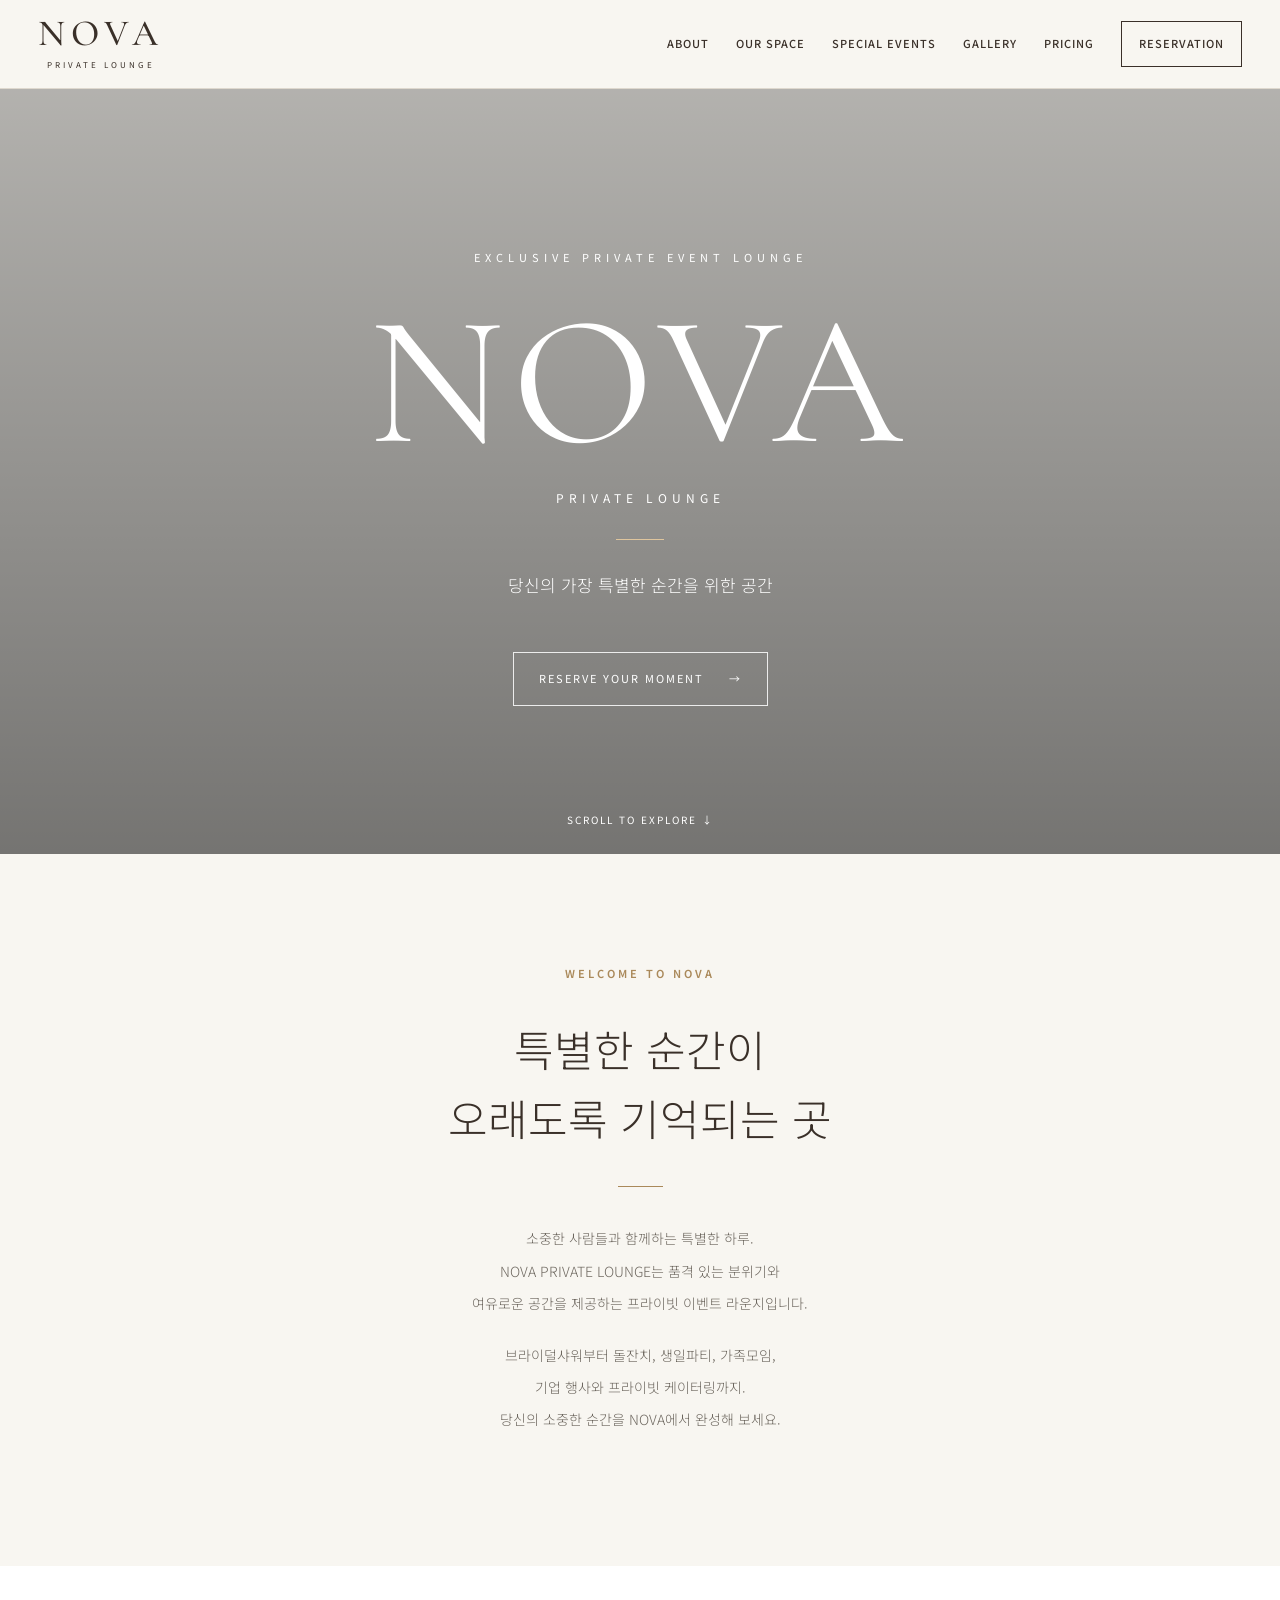
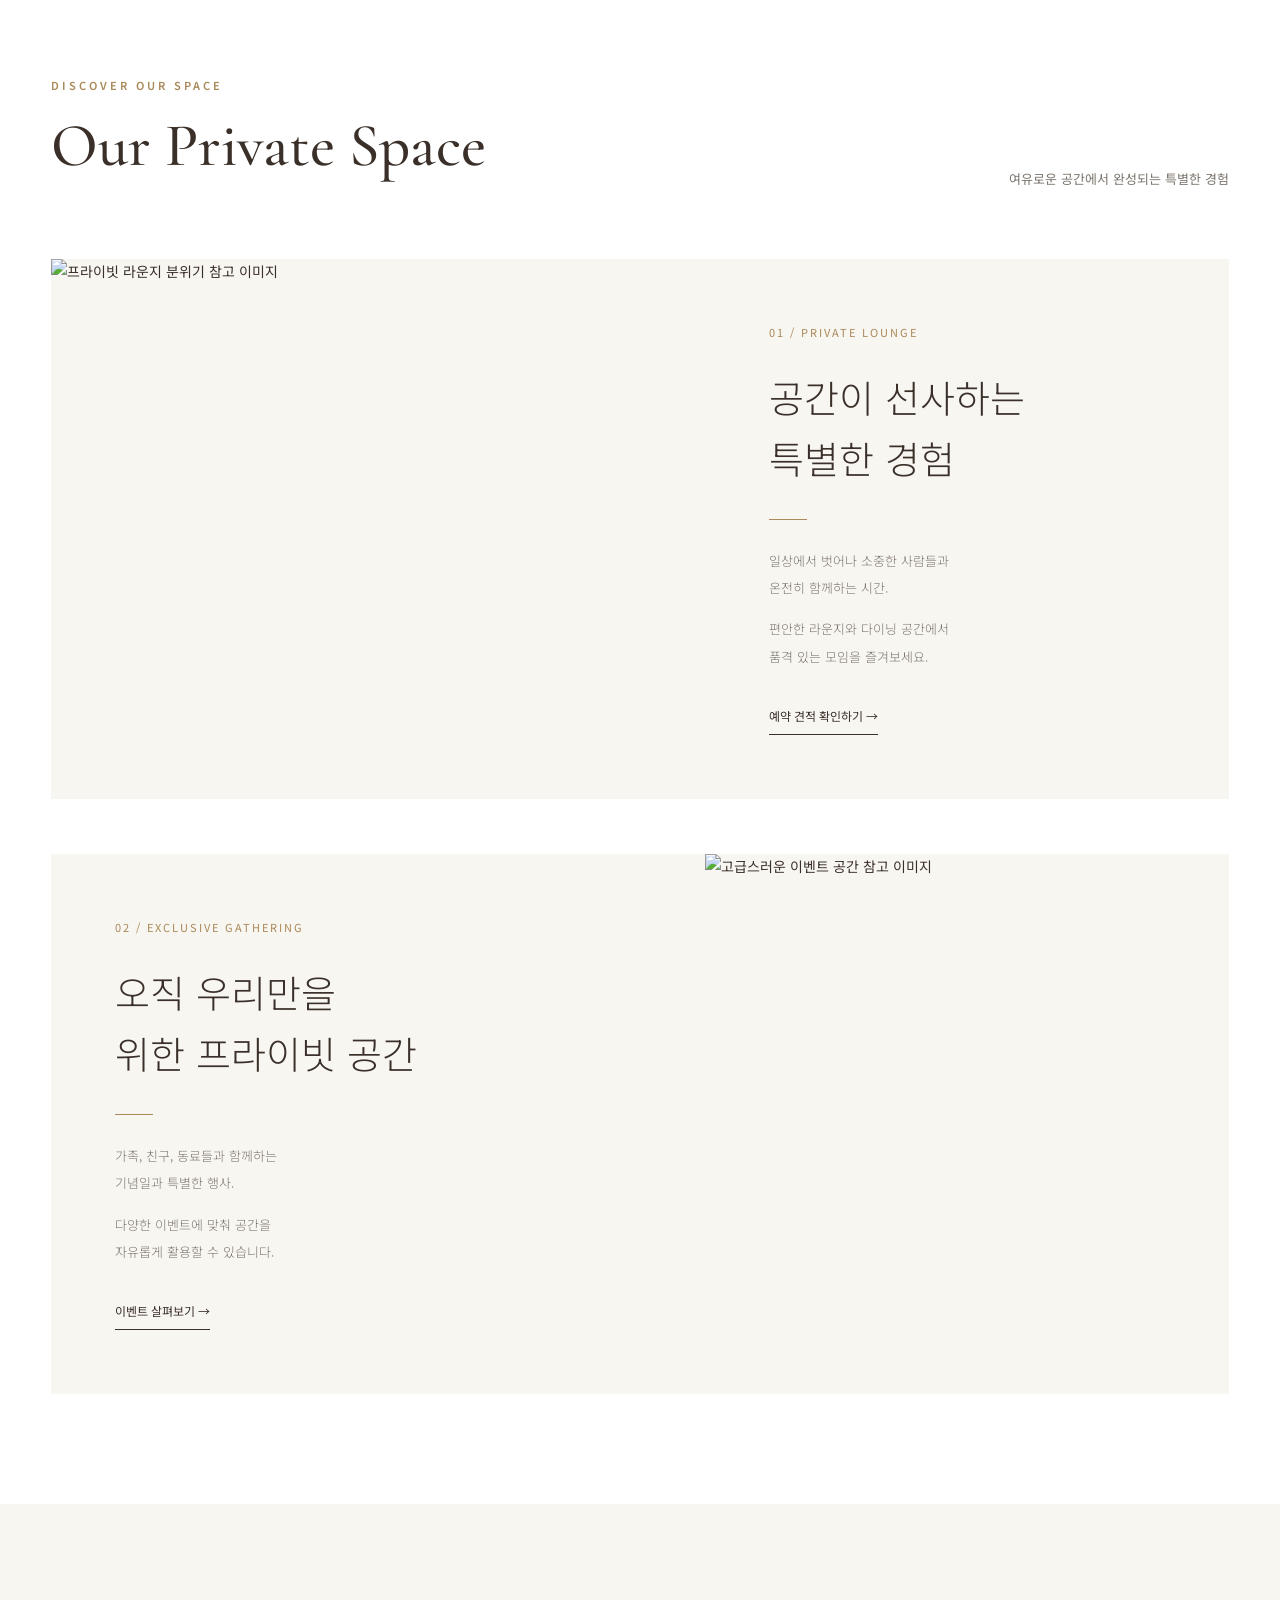
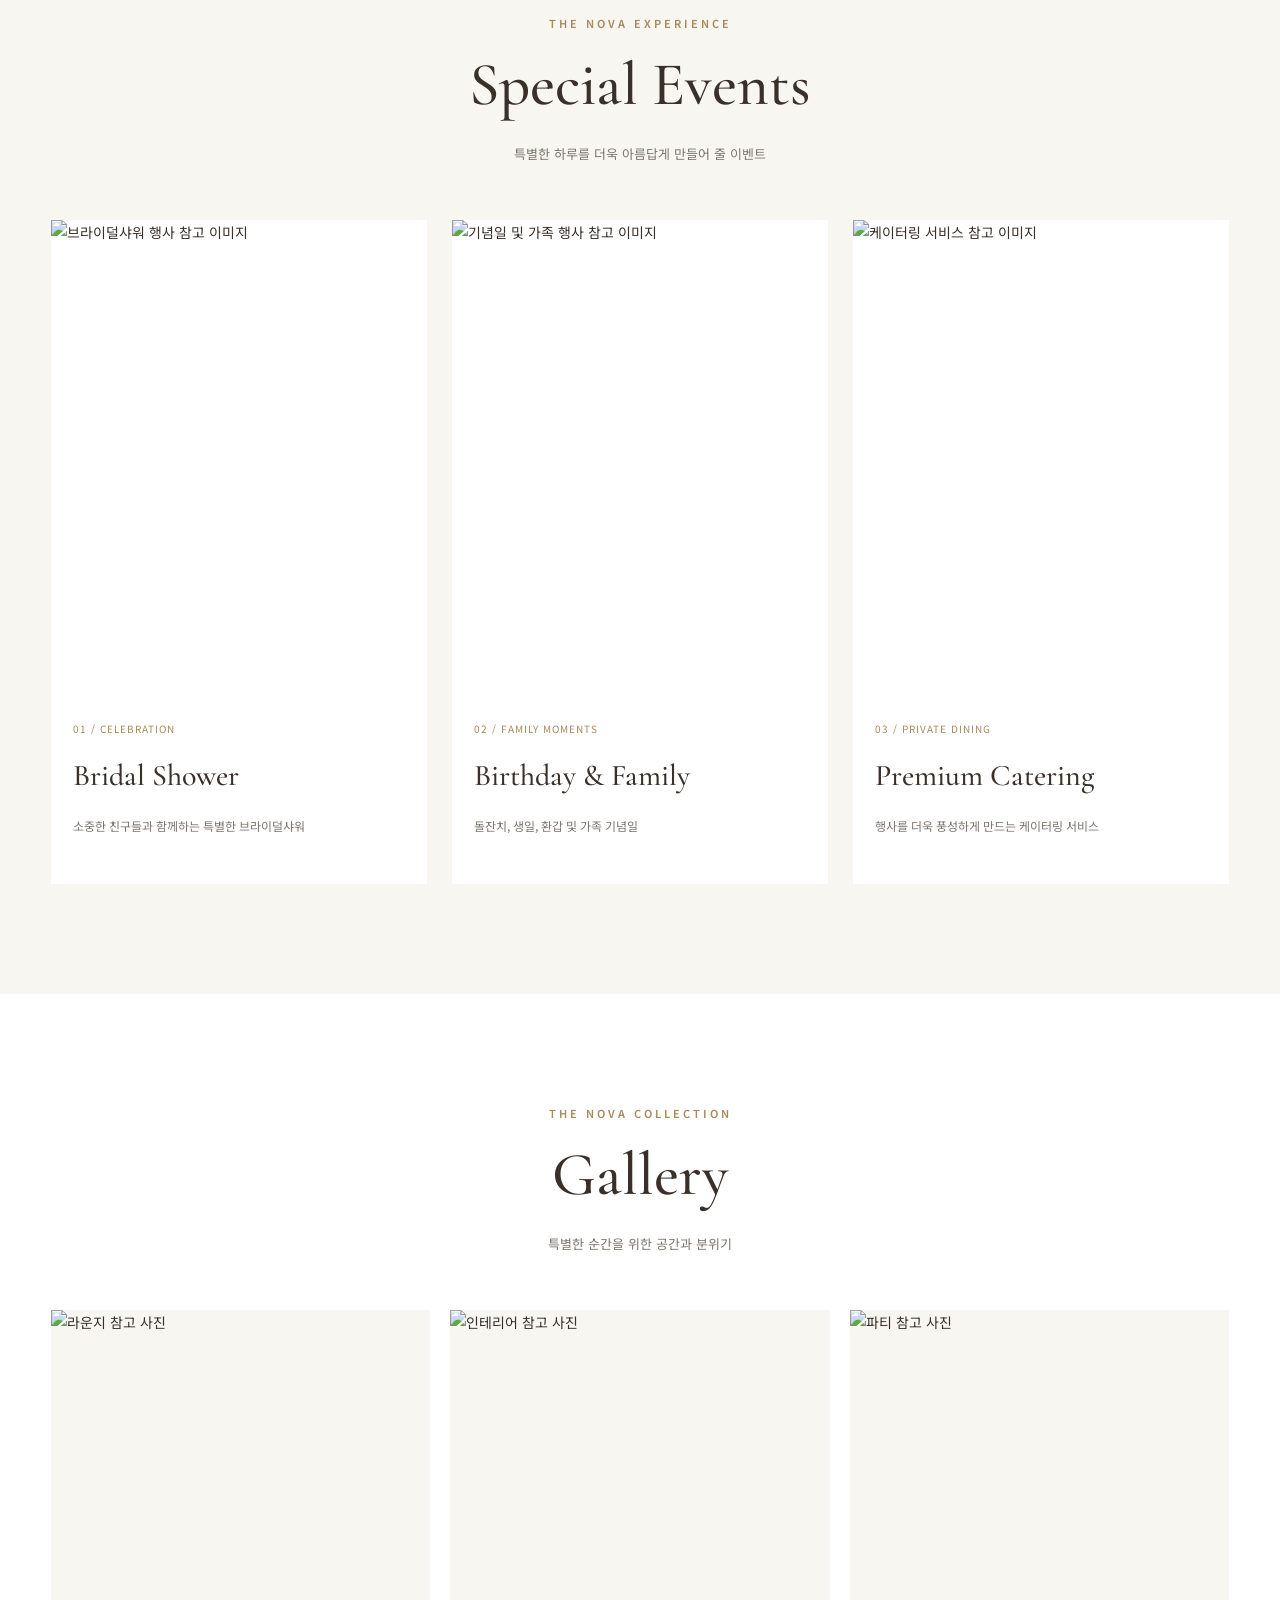
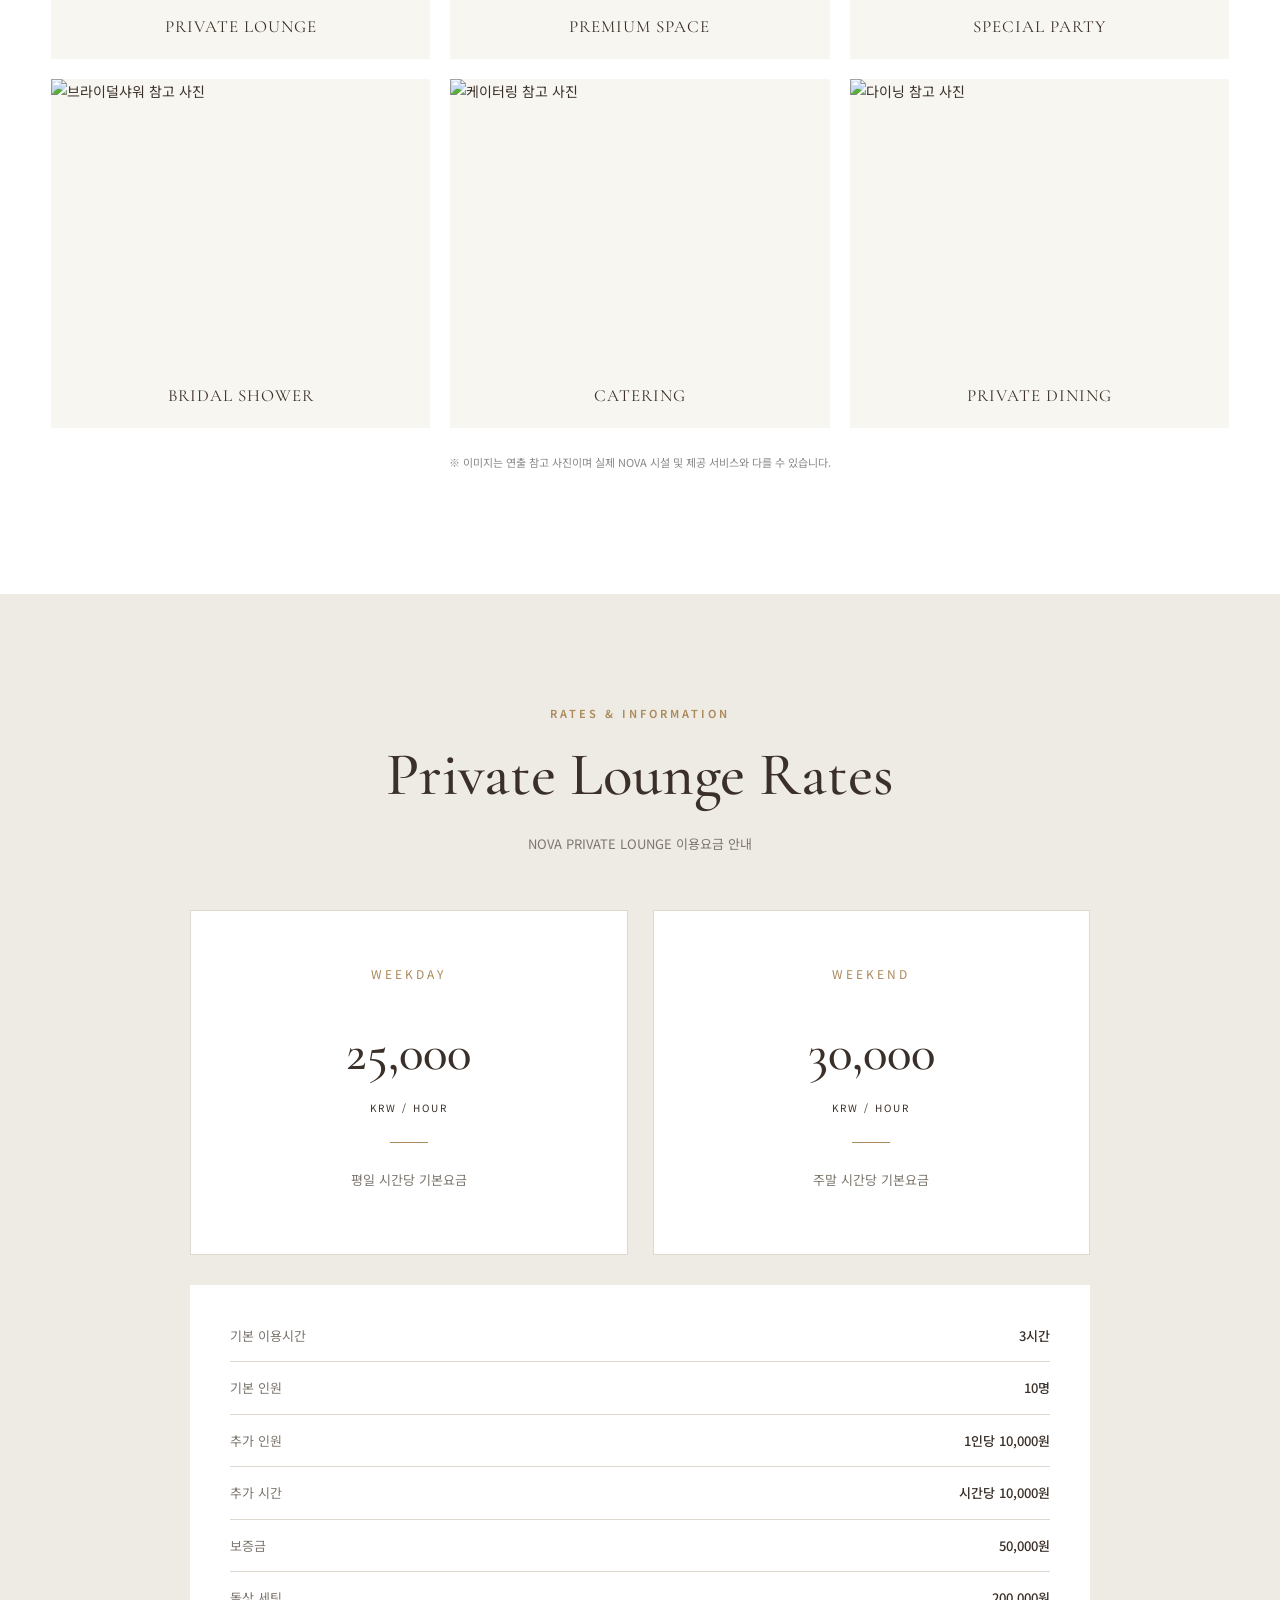
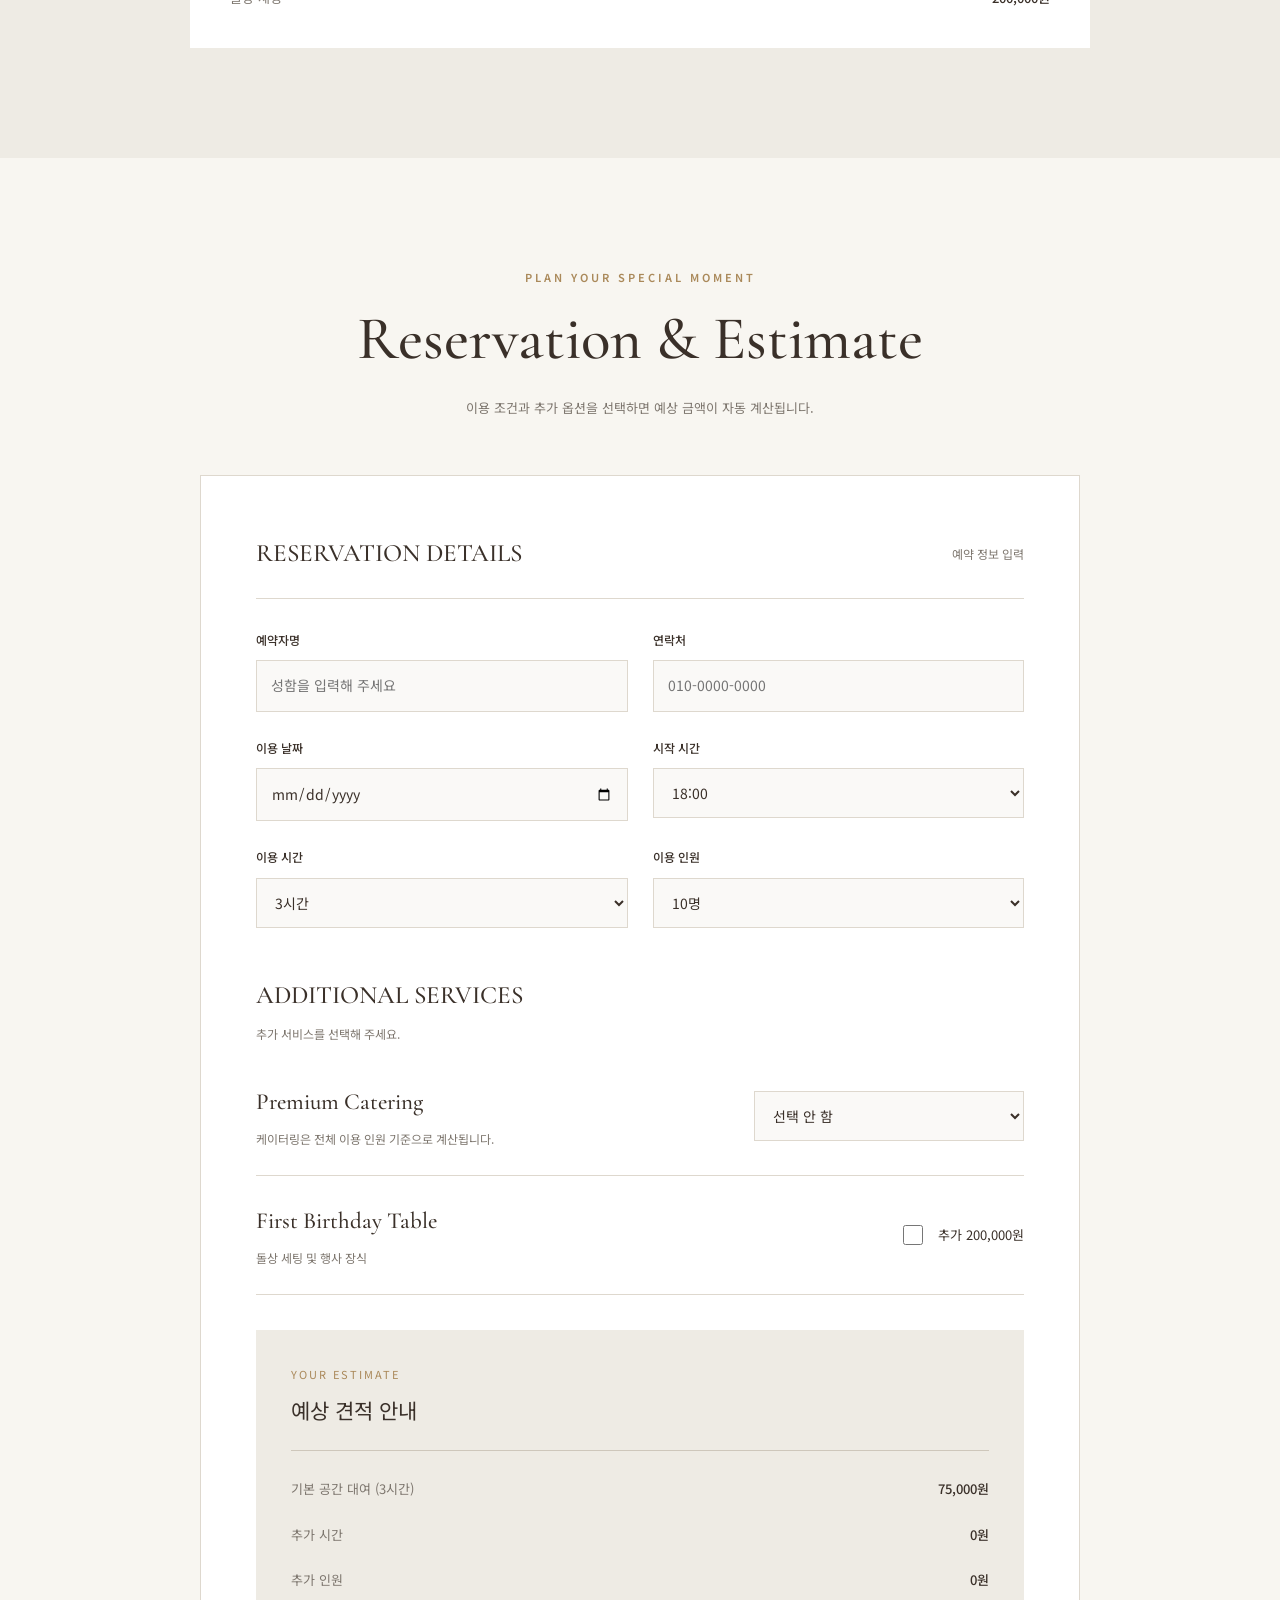
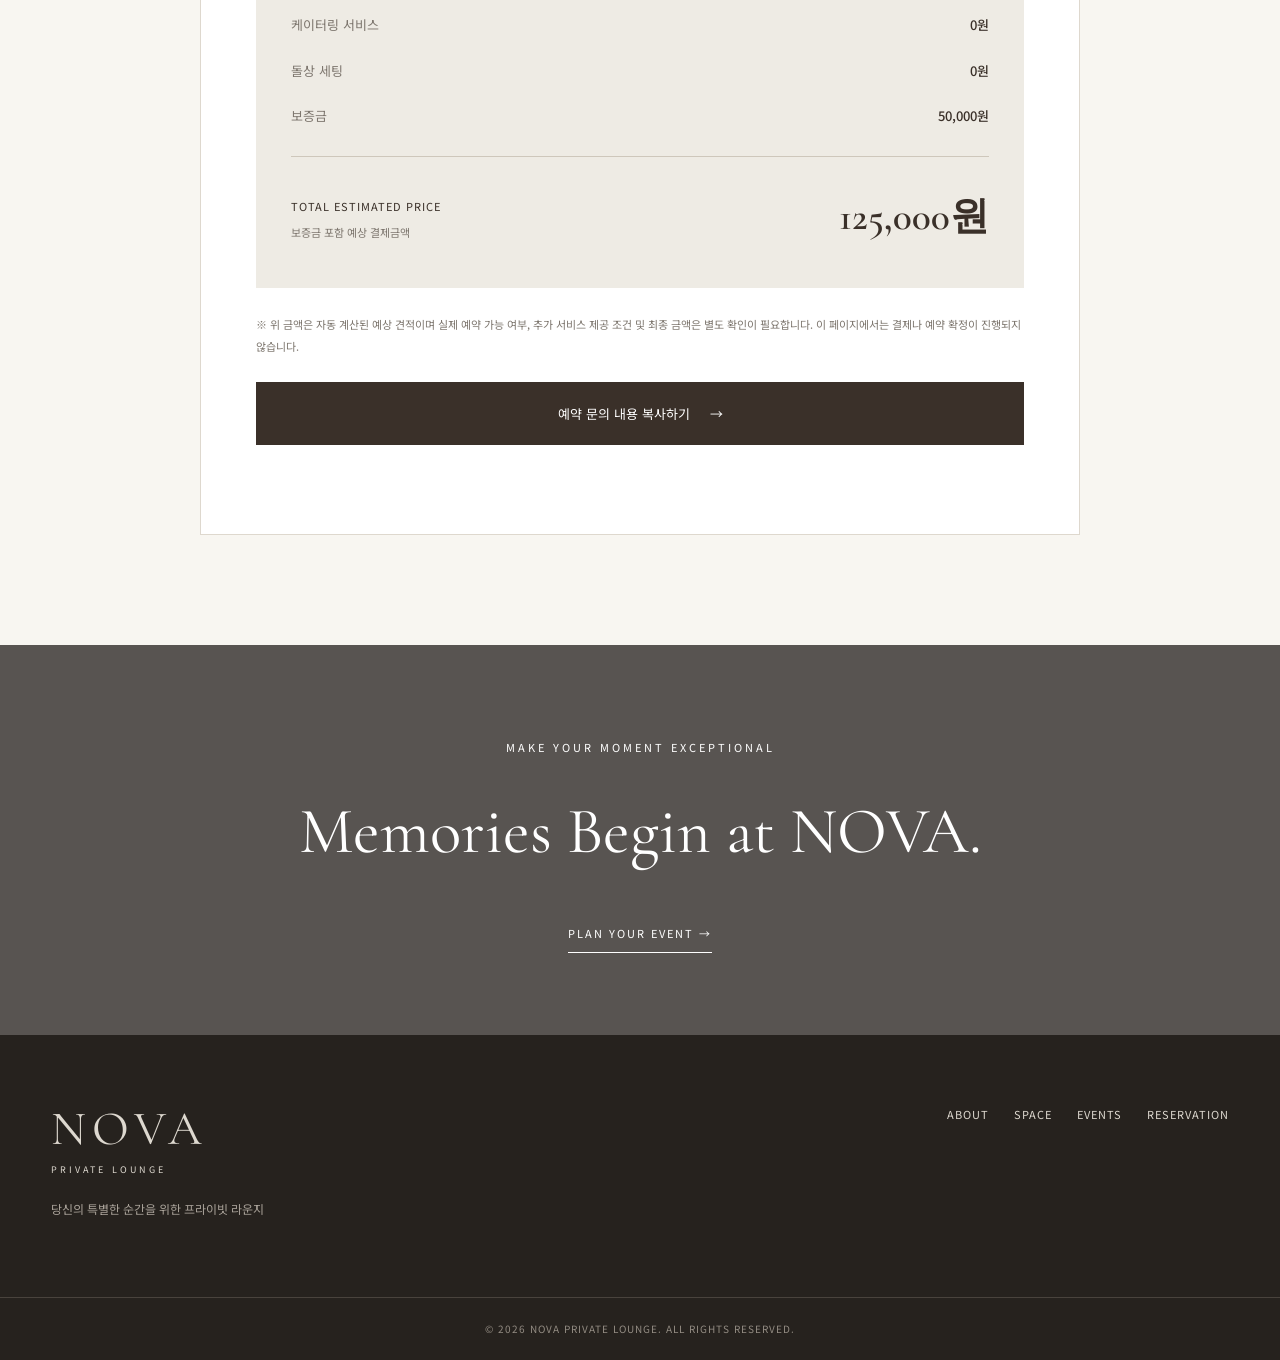
==== commit 2f01fb1d: "ghavpdlwl" ====
--- a/index.html
+++ b/index.html
@@ -3,208 +3,192 @@
   <head>
     <meta charset="UTF-8" />
     <meta name="viewport" content="width=device-width, initial-scale=1.0" />
-    <meta name="theme-color" content="#f7f5f0" />
+    <meta name="theme-color" content="#f8f6f1" />
     <meta
       name="description"
-      content="NOVA PRIVATE LOUNGE. 대구 프라이빗 라운지, 브라이덜샤워, 돌잔치, 생일파티, 가족모임, 케이터링."
+      content="대구 NOVA PRIVATE LOUNGE. 브라이덜샤워, 돌잔치, 생일파티, 가족모임, 케이터링을 위한 프라이빗 공간."
     />
-    <meta
-      name="keywords"
-      content="대구 파티룸, 노바 프라이빗 라운지, 대구 브라이덜샤워, 대구 돌잔치, 대구 케이터링"
-    />
-    <title>NOVA PRIVATE LOUNGE | Exclusive Private Events</title>
-    <link rel="preconnect" href="https://images.unsplash.com" />
+    <title>NOVA PRIVATE LOUNGE | 특별한 순간을 위한 공간</title>
+    <link rel="preconnect" href="https://fonts.googleapis.com" />
+    <link rel="preconnect" href="https://fonts.gstatic.com" crossorigin />
     <link rel="stylesheet" href="style.css" />
   </head>
   <body>
-    <header class="site-header">
+    <header class="header">
       <div class="header-inner">
-        <a href="#home" class="brand" aria-label="NOVA 홈">
-          <span>NOVA</span>
+        <a href="#home" class="logo">
+          <strong>NOVA</strong>
           <small>PRIVATE LOUNGE</small>
         </a>
 
         <button
+          type="button"
+          id="menuButton"
           class="menu-button"
-          id="menuButton"
           aria-label="메뉴 열기"
           aria-expanded="false"
         >
           ☰
         </button>
 
-        <nav class="nav-menu" id="navMenu">
+        <nav id="navigation" class="navigation">
           <a href="#about">ABOUT</a>
-          <a href="#spaces">OUR SPACE</a>
+          <a href="#space">OUR SPACE</a>
           <a href="#events">SPECIAL EVENTS</a>
           <a href="#gallery">GALLERY</a>
-          <a href="#price">PRICE</a>
-          <a href="#reservation" class="nav-reserve">RESERVATION</a>
+          <a href="#pricing">PRICING</a>
+          <a href="#reservation" class="nav-book">RESERVATION</a>
         </nav>
       </div>
     </header>
 
     <main>
-      <!-- 메인 -->
+      <!-- 메인 비주얼 -->
       <section class="hero" id="home">
-        <div class="hero-image"></div>
-        <div class="hero-shade"></div>
-
+        <div class="hero-overlay"></div>
         <div class="hero-content">
-          <span class="hero-overline">EXCLUSIVE PRIVATE LOUNGE</span>
+          <p class="hero-top">EXCLUSIVE PRIVATE EVENT LOUNGE</p>
           <h1>NOVA</h1>
-          <p class="hero-english">A PLACE FOR YOUR SPECIAL MOMENTS</p>
-          <div class="hero-rule"></div>
+          <p class="hero-subtitle">PRIVATE LOUNGE</p>
+          <div class="gold-line"></div>
           <p class="hero-korean">당신의 가장 특별한 순간을 위한 공간</p>
-          <a href="#reservation" class="hero-button"
-            >EXPLORE & RESERVE <span>→</span></a
-          >
-        </div>
-
-        <a href="#about" class="scroll-indicator">
-          SCROLL TO DISCOVER
-          <span>↓</span>
-        </a>
+          <a href="#reservation" class="outline-button">
+            RESERVE YOUR MOMENT <span>→</span>
+          </a>
+        </div>
+        <a href="#about" class="hero-scroll">SCROLL TO EXPLORE ↓</a>
       </section>
 
-      <!-- 소개 -->
-      <section class="section introduction" id="about">
-        <div class="container intro-inner">
+      <!-- 브랜드 소개 -->
+      <section class="section about-section" id="about">
+        <div class="container centered">
           <p class="eyebrow">WELCOME TO NOVA</p>
-          <h2>
+          <h2 class="korean-heading">
             특별한 순간이<br />
-            하나의 기억이 되는 곳
+            오래도록 기억되는 곳
           </h2>
-          <div class="section-rule"></div>
-          <p class="intro-description">
-            일상에서 벗어나 소중한 사람들과 온전히 함께하는 시간.<br />
-            NOVA PRIVATE LOUNGE는 여유로운 분위기와<br />
-            품격 있는 공간을 제공하는 프라이빗 이벤트 라운지입니다.
+          <div class="section-line"></div>
+          <p class="description">
+            소중한 사람들과 함께하는 특별한 하루.<br />
+            NOVA PRIVATE LOUNGE는 품격 있는 분위기와<br />
+            여유로운 공간을 제공하는 프라이빗 이벤트 라운지입니다.
           </p>
-          <p class="intro-description">
-            브라이덜샤워, 생일파티, 돌잔치, 가족모임부터<br />
-            기업 행사와 프라이빗 다이닝까지.<br />
-            당신의 특별한 하루를 NOVA에서 완성해 보세요.
+          <p class="description">
+            브라이덜샤워부터 돌잔치, 생일파티, 가족모임,<br />
+            기업 행사와 프라이빗 케이터링까지.<br />
+            당신의 소중한 순간을 NOVA에서 완성해 보세요.
           </p>
         </div>
       </section>
 
-      <!-- 공간 -->
-      <section class="section spaces-section" id="spaces">
+      <!-- 공간 소개 -->
+      <section class="section space-section" id="space">
         <div class="container">
-          <div class="section-heading">
+          <div class="section-title-row">
             <div>
               <p class="eyebrow">DISCOVER OUR SPACE</p>
               <h2>Our Private Space</h2>
             </div>
-            <p>소중한 순간을 더욱 특별하게 만들어 줄 공간</p>
-          </div>
-
-          <div class="space-feature">
-            <div class="space-image">
+            <p>여유로운 공간에서 완성되는 특별한 경험</p>
+          </div>
+
+          <div class="feature">
+            <div class="feature-image">
               <img
                 src="https://images.unsplash.com/photo-1600210492486-724fe5c67fb0?auto=format&fit=crop&w=1400&q=85"
-                alt="프라이빗 라운지 분위기 참고 사진"
-                loading="lazy"
-              />
-            </div>
-            <div class="space-detail">
-              <span class="number">01 / PRIVATE LOUNGE</span>
-              <h3>공간이 주는<br />특별한 경험</h3>
-              <div class="small-rule"></div>
+                alt="프라이빗 라운지 분위기 참고 이미지"
+                loading="lazy"
+              />
+            </div>
+            <div class="feature-text">
+              <span class="feature-number">01 / PRIVATE LOUNGE</span>
+              <h3>공간이 선사하는<br />특별한 경험</h3>
+              <div class="short-line"></div>
               <p>
-                모던하고 세련된 분위기 속에서<br />
-                편안한 휴식과 특별한 모임을 즐겨보세요.
+                일상에서 벗어나 소중한 사람들과<br />
+                온전히 함께하는 시간.
               </p>
               <p>
-                여유로운 라운지, 다이닝 테이블,<br />
-                기념일을 위한 이벤트 공간까지.
+                편안한 라운지와 다이닝 공간에서<br />
+                품격 있는 모임을 즐겨보세요.
               </p>
-              <a href="#reservation" class="text-link"
-                >예약 견적 확인하기 <span>→</span></a
-              >
-            </div>
-          </div>
-
-          <div class="space-feature reverse">
-            <div class="space-image">
+              <a href="#reservation" class="under-link">예약 견적 확인하기 →</a>
+            </div>
+          </div>
+
+          <div class="feature feature-reverse">
+            <div class="feature-image">
               <img
                 src="https://images.unsplash.com/photo-1600607687920-4e2a09cf159d?auto=format&fit=crop&w=1400&q=85"
-                alt="프리미엄 인테리어 참고 사진"
-                loading="lazy"
-              />
-            </div>
-            <div class="space-detail">
-              <span class="number">02 / PRIVATE GATHERING</span>
-              <h3>오직 우리만을<br />위한 시간</h3>
-              <div class="small-rule"></div>
+                alt="고급스러운 이벤트 공간 참고 이미지"
+                loading="lazy"
+              />
+            </div>
+            <div class="feature-text">
+              <span class="feature-number">02 / EXCLUSIVE GATHERING</span>
+              <h3>오직 우리만을<br />위한 프라이빗 공간</h3>
+              <div class="short-line"></div>
               <p>
-                프라이빗한 공간에서 가족, 친구,<br />
-                동료들과 소중한 시간을 보내세요.
+                가족, 친구, 동료들과 함께하는<br />
+                기념일과 특별한 행사.
               </p>
               <p>
-                다양한 모임과 행사 목적에 맞춰<br />
-                자유롭게 공간을 활용할 수 있습니다.
+                다양한 이벤트에 맞춰 공간을<br />
+                자유롭게 활용할 수 있습니다.
               </p>
-              <a href="#events" class="text-link"
-                >이벤트 살펴보기 <span>→</span></a
-              >
+              <a href="#events" class="under-link">이벤트 살펴보기 →</a>
             </div>
           </div>
         </div>
       </section>
 
-      <!-- 행사 -->
+      <!-- 이벤트 -->
       <section class="section events-section" id="events">
         <div class="container">
-          <div class="center-heading">
+          <div class="centered section-heading">
             <p class="eyebrow">THE NOVA EXPERIENCE</p>
             <h2>Special Events</h2>
-            <p>특별한 날을 더욱 아름답게 만드는 다양한 이벤트</p>
+            <p class="section-subtitle">
+              특별한 하루를 더욱 아름답게 만들어 줄 이벤트
+            </p>
           </div>
 
           <div class="event-grid">
             <article class="event-card">
-              <div class="event-photo">
-                <img
-                  src="https://images.unsplash.com/photo-1519225421980-715cb0215aed?auto=format&fit=crop&w=900&q=85"
-                  alt="브라이덜샤워 이벤트 참고 이미지"
-                  loading="lazy"
-                />
-              </div>
-              <div class="event-info">
-                <span>01</span>
+              <img
+                src="https://images.unsplash.com/photo-1519225421980-715cb0215aed?auto=format&fit=crop&w=900&q=85"
+                alt="브라이덜샤워 행사 참고 이미지"
+                loading="lazy"
+              />
+              <div class="event-content">
+                <span>01 / CELEBRATION</span>
                 <h3>Bridal Shower</h3>
                 <p>소중한 친구들과 함께하는 특별한 브라이덜샤워</p>
               </div>
             </article>
 
             <article class="event-card">
-              <div class="event-photo">
-                <img
-                  src="https://images.unsplash.com/photo-1511795409834-ef04bbd61622?auto=format&fit=crop&w=900&q=85"
-                  alt="돌잔치 및 기념일 파티 참고 이미지"
-                  loading="lazy"
-                />
-              </div>
-              <div class="event-info">
-                <span>02</span>
+              <img
+                src="https://images.unsplash.com/photo-1511795409834-ef04bbd61622?auto=format&fit=crop&w=900&q=85"
+                alt="기념일 및 가족 행사 참고 이미지"
+                loading="lazy"
+              />
+              <div class="event-content">
+                <span>02 / FAMILY MOMENTS</span>
                 <h3>Birthday & Family</h3>
                 <p>돌잔치, 생일, 환갑 및 가족 기념일</p>
               </div>
             </article>
 
             <article class="event-card">
-              <div class="event-photo">
-                <img
-                  src="https://images.unsplash.com/photo-1555244162-803834f70033?auto=format&fit=crop&w=900&q=85"
-                  alt="케이터링 서비스 참고 이미지"
-                  loading="lazy"
-                />
-              </div>
-              <div class="event-info">
-                <span>03</span>
-                <h3>Private Catering</h3>
+              <img
+                src="https://images.unsplash.com/photo-1555244162-803834f70033?auto=format&fit=crop&w=900&q=85"
+                alt="케이터링 서비스 참고 이미지"
+                loading="lazy"
+              />
+              <div class="event-content">
+                <span>03 / PRIVATE DINING</span>
+                <h3>Premium Catering</h3>
                 <p>행사를 더욱 풍성하게 만드는 케이터링 서비스</p>
               </div>
             </article>
@@ -215,145 +199,150 @@
       <!-- 갤러리 -->
       <section class="section gallery-section" id="gallery">
         <div class="container">
-          <div class="center-heading">
-            <p class="eyebrow">MOMENTS AT NOVA</p>
+          <div class="centered section-heading">
+            <p class="eyebrow">THE NOVA COLLECTION</p>
             <h2>Gallery</h2>
-            <p>프라이빗 라운지와 특별한 이벤트의 분위기</p>
+            <p class="section-subtitle">특별한 순간을 위한 공간과 분위기</p>
           </div>
 
           <div class="gallery-grid">
             <figure>
               <img
-                src="https://images.unsplash.com/photo-1600210492486-724fe5c67fb0?auto=format&fit=crop&w=1000&q=85"
-                alt="라운지 인테리어 참고 이미지"
+                src="https://images.unsplash.com/photo-1600210492486-724fe5c67fb0?auto=format&fit=crop&w=900&q=85"
+                alt="라운지 참고 사진"
                 loading="lazy"
               />
               <figcaption>PRIVATE LOUNGE</figcaption>
             </figure>
             <figure>
               <img
-                src="https://images.unsplash.com/photo-1600607687920-4e2a09cf159d?auto=format&fit=crop&w=1000&q=85"
-                alt="프리미엄 공간 참고 이미지"
+                src="https://images.unsplash.com/photo-1600607687920-4e2a09cf159d?auto=format&fit=crop&w=900&q=85"
+                alt="인테리어 참고 사진"
                 loading="lazy"
               />
               <figcaption>PREMIUM SPACE</figcaption>
             </figure>
             <figure>
               <img
-                src="https://images.unsplash.com/photo-1511795409834-ef04bbd61622?auto=format&fit=crop&w=1000&q=85"
-                alt="이벤트 공간 참고 이미지"
+                src="https://images.unsplash.com/photo-1511795409834-ef04bbd61622?auto=format&fit=crop&w=900&q=85"
+                alt="파티 참고 사진"
                 loading="lazy"
               />
               <figcaption>SPECIAL PARTY</figcaption>
             </figure>
             <figure>
               <img
-                src="https://images.unsplash.com/photo-1519225421980-715cb0215aed?auto=format&fit=crop&w=1000&q=85"
-                alt="브라이덜샤워 참고 이미지"
+                src="https://images.unsplash.com/photo-1519225421980-715cb0215aed?auto=format&fit=crop&w=900&q=85"
+                alt="브라이덜샤워 참고 사진"
                 loading="lazy"
               />
               <figcaption>BRIDAL SHOWER</figcaption>
             </figure>
             <figure>
               <img
-                src="https://images.unsplash.com/photo-1555244162-803834f70033?auto=format&fit=crop&w=1000&q=85"
-                alt="케이터링 참고 이미지"
+                src="https://images.unsplash.com/photo-1555244162-803834f70033?auto=format&fit=crop&w=900&q=85"
+                alt="케이터링 참고 사진"
                 loading="lazy"
               />
               <figcaption>CATERING</figcaption>
             </figure>
             <figure>
               <img
-                src="https://images.unsplash.com/photo-1517248135467-4c7edcad34c4?auto=format&fit=crop&w=1000&q=85"
-                alt="프라이빗 다이닝 참고 이미지"
+                src="https://images.unsplash.com/photo-1517248135467-4c7edcad34c4?auto=format&fit=crop&w=900&q=85"
+                alt="다이닝 참고 사진"
                 loading="lazy"
               />
               <figcaption>PRIVATE DINING</figcaption>
             </figure>
           </div>
 
-          <p class="gallery-notice">
-            ※ 현재 이미지는 연출 참고 사진으로, 실제 NOVA 시설 및 서비스와 다를
+          <p class="image-disclaimer">
+            ※ 이미지는 연출 참고 사진이며 실제 NOVA 시설 및 제공 서비스와 다를
             수 있습니다.
           </p>
         </div>
       </section>
 
       <!-- 요금 -->
-      <section class="section price-section" id="price">
+      <section class="section pricing-section" id="pricing">
         <div class="container">
-          <div class="center-heading">
-            <p class="eyebrow">NOVA PRIVATE LOUNGE</p>
-            <h2>Rates & Information</h2>
-            <p>특별한 경험을 위한 이용요금 안내</p>
-          </div>
-
-          <div class="rate-grid">
-            <div class="rate-card">
-              <p class="rate-name">WEEKDAY</p>
+          <div class="centered section-heading">
+            <p class="eyebrow">RATES & INFORMATION</p>
+            <h2>Private Lounge Rates</h2>
+            <p class="section-subtitle">NOVA PRIVATE LOUNGE 이용요금 안내</p>
+          </div>
+
+          <div class="pricing-grid">
+            <div class="pricing-card">
+              <span>WEEKDAY</span>
               <h3>25,000 <small>KRW / HOUR</small></h3>
-              <div class="rate-divider"></div>
-              <p>평일 기본 시간당 이용요금</p>
-            </div>
-            <div class="rate-card">
-              <p class="rate-name">WEEKEND</p>
+              <div class="short-line centered-line"></div>
+              <p>평일 시간당 기본요금</p>
+            </div>
+            <div class="pricing-card">
+              <span>WEEKEND</span>
               <h3>30,000 <small>KRW / HOUR</small></h3>
-              <div class="rate-divider"></div>
-              <p>주말 기본 시간당 이용요금</p>
-            </div>
-          </div>
-
-          <div class="rate-details">
+              <div class="short-line centered-line"></div>
+              <p>주말 시간당 기본요금</p>
+            </div>
+          </div>
+
+          <div class="pricing-info">
             <div><span>기본 이용시간</span><strong>3시간</strong></div>
             <div><span>기본 인원</span><strong>10명</strong></div>
-            <div><span>추가 인원</span><strong>1인 10,000원</strong></div>
+            <div><span>추가 인원</span><strong>1인당 10,000원</strong></div>
             <div><span>추가 시간</span><strong>시간당 10,000원</strong></div>
             <div><span>보증금</span><strong>50,000원</strong></div>
+            <div><span>돌상 세팅</span><strong>200,000원</strong></div>
           </div>
         </div>
       </section>
 
-      <!-- 예약 -->
-      <section class="section booking-section" id="reservation">
+      <!-- 예약 및 견적 -->
+      <section class="section reservation-section" id="reservation">
         <div class="container">
-          <div class="center-heading">
-            <p class="eyebrow">YOUR PRIVATE EXPERIENCE</p>
-            <h2>Reservation</h2>
-            <p>원하시는 이용 조건과 옵션을 선택해 예상 견적을 확인하세요.</p>
-          </div>
-
-          <div class="booking-panel">
-            <div class="booking-title">
+          <div class="centered section-heading">
+            <p class="eyebrow">PLAN YOUR SPECIAL MOMENT</p>
+            <h2>Reservation & Estimate</h2>
+            <p class="section-subtitle">
+              이용 조건과 추가 옵션을 선택하면 예상 금액이 자동 계산됩니다.
+            </p>
+          </div>
+
+          <div class="reservation-box">
+            <div class="form-header">
               <h3>RESERVATION DETAILS</h3>
-              <span>예약 견적 요청</span>
+              <span>예약 정보 입력</span>
             </div>
 
             <div class="form-grid">
-              <div class="form-field">
+              <div class="field">
                 <label for="customer">예약자명</label>
                 <input
+                  type="text"
                   id="customer"
-                  type="text"
                   placeholder="성함을 입력해 주세요"
                 />
               </div>
 
-              <div class="form-field">
+              <div class="field">
                 <label for="phone">연락처</label>
-                <input id="phone" type="tel" placeholder="010-0000-0000" />
-              </div>
-
-              <div class="form-field">
+                <input type="tel" id="phone" placeholder="010-0000-0000" />
+              </div>
+
+              <div class="field">
                 <label for="date">이용 날짜</label>
-                <input id="date" type="date" />
-              </div>
-
-              <div class="form-field">
+                <input type="date" id="date" />
+              </div>
+
+              <div class="field">
                 <label for="startTime">시작 시간</label>
-                <select id="startTime"></select>
-              </div>
-
-              <div class="form-field">
+                <select id="startTime">
+                  <option value="18:00">18:00</option>
+                </select>
+              </div>
+
+              <div class="field">
                 <label for="hours">이용 시간</label>
                 <select id="hours">
                   <option value="3">3시간</option>
@@ -369,21 +358,23 @@
                 </select>
               </div>
 
-              <div class="form-field">
+              <div class="field">
                 <label for="people">이용 인원</label>
-                <select id="people"></select>
-              </div>
-            </div>
-
-            <div class="options-title">
+                <select id="people">
+                  <option value="10">10명</option>
+                </select>
+              </div>
+            </div>
+
+            <div class="option-header">
               <h3>ADDITIONAL SERVICES</h3>
-              <p>더욱 특별한 순간을 위한 추가 서비스</p>
-            </div>
-
-            <div class="option-item">
-              <div class="option-description">
+              <p>추가 서비스를 선택해 주세요.</p>
+            </div>
+
+            <div class="option-row">
+              <div class="option-text">
                 <strong>Premium Catering</strong>
-                <span>케이터링 서비스 · 선택 인원 기준 자동 계산</span>
+                <p>케이터링은 전체 이용 인원 기준으로 계산됩니다.</p>
               </div>
               <select id="catering">
                 <option value="0">선택 안 함</option>
@@ -392,26 +383,26 @@
               </select>
             </div>
 
-            <label class="option-item">
-              <div class="option-description">
+            <div class="option-row">
+              <div class="option-text">
                 <strong>First Birthday Table</strong>
-                <span>돌상 세팅 · 행사 전용 테이블 및 장식</span>
-              </div>
-              <div class="check-wrap">
-                <span>200,000원</span>
+                <p>돌상 세팅 및 행사 장식</p>
+              </div>
+              <label class="checkbox-label">
                 <input type="checkbox" id="dolsang" />
-              </div>
-            </label>
-
-            <div class="estimate">
-              <div class="estimate-heading">
-                <span>YOUR ESTIMATE</span>
-                <h3>예상 이용금액</h3>
+                <span>추가 200,000원</span>
+              </label>
+            </div>
+
+            <div class="estimate-box">
+              <div class="estimate-header">
+                <p>YOUR ESTIMATE</p>
+                <h3>예상 견적 안내</h3>
               </div>
 
               <div class="estimate-row">
-                <span>기본 공간 대여</span>
-                <strong id="baseCost">0원</strong>
+                <span>기본 공간 대여 (3시간)</span>
+                <strong id="baseCost">75,000원</strong>
               </div>
               <div class="estimate-row">
                 <span>추가 시간</span>
@@ -422,7 +413,7 @@
                 <strong id="peopleCost">0원</strong>
               </div>
               <div class="estimate-row">
-                <span>케이터링</span>
+                <span>케이터링 서비스</span>
                 <strong id="cateringCost">0원</strong>
               </div>
               <div class="estimate-row">
@@ -431,22 +422,25 @@
               </div>
               <div class="estimate-row">
                 <span>보증금</span>
-                <strong>50,000원</strong>
+                <strong id="depositCost">50,000원</strong>
               </div>
 
               <div class="estimate-total">
-                <span>TOTAL ESTIMATED PRICE</span>
-                <strong id="totalCost">0원</strong>
-              </div>
-            </div>
-
-            <p class="booking-note">
-              ※ 본 금액은 예상 견적입니다. 실제 예약 가능 여부와 최종 금액은
-              별도 확인이 필요합니다. 예약 문의 내용 복사는 예약 확정을 의미하지
-              않습니다.
+                <div>
+                  <span>TOTAL ESTIMATED PRICE</span>
+                  <p>보증금 포함 예상 결제금액</p>
+                </div>
+                <strong id="totalCost">125,000원</strong>
+              </div>
+            </div>
+
+            <p class="reservation-note">
+              ※ 위 금액은 자동 계산된 예상 견적이며 실제 예약 가능 여부, 추가
+              서비스 제공 조건 및 최종 금액은 별도 확인이 필요합니다. 이
+              페이지에서는 결제나 예약 확정이 진행되지 않습니다.
             </p>
 
-            <button class="submit-button" id="copyBtn" type="button">
+            <button type="button" class="reservation-button" id="copyBtn">
               예약 문의 내용 복사하기 <span>→</span>
             </button>
             <p id="copyMessage" class="copy-message" role="status"></p>
@@ -454,9 +448,9 @@
         </div>
       </section>
 
-      <!-- 브랜드 마무리 -->
-      <section class="closing-section">
-        <div class="closing-overlay"></div>
+      <!-- 마지막 배너 -->
+      <section class="closing">
+        <div class="closing-shade"></div>
         <div class="closing-content">
           <p>MAKE YOUR MOMENT EXCEPTIONAL</p>
           <h2>Memories Begin at NOVA.</h2>
@@ -466,175 +460,280 @@
     </main>
 
     <footer class="footer">
-      <div class="container footer-inner">
+      <div class="container footer-content">
         <div>
           <a href="#home" class="footer-logo">NOVA</a>
-          <p class="footer-brand">PRIVATE LOUNGE</p>
-          <p>특별한 순간을 위한 프라이빗 이벤트 공간</p>
-        </div>
-
-        <div class="footer-links">
+          <p class="footer-sub">PRIVATE LOUNGE</p>
+          <p>당신의 특별한 순간을 위한 프라이빗 라운지</p>
+        </div>
+        <div class="footer-nav">
           <a href="#about">ABOUT</a>
-          <a href="#spaces">SPACE</a>
+          <a href="#space">SPACE</a>
           <a href="#events">EVENTS</a>
           <a href="#reservation">RESERVATION</a>
         </div>
       </div>
-      <div class="footer-bottom">
+      <div class="copyright">
         © 2026 NOVA PRIVATE LOUNGE. ALL RIGHTS RESERVED.
       </div>
     </footer>
 
     <script>
-      document.addEventListener("DOMContentLoaded", () => {
-        const $ = (id) => document.getElementById(id);
-        const money = (value) => value.toLocaleString("ko-KR") + "원";
-
-        const people = $("people");
-        const startTime = $("startTime");
-
-        // 최소 10인부터 선택
-        for (let i = 10; i <= 100; i++) {
-          people.add(new Option(i + "명", i));
-        }
-
-        // 시작 시간 30분 간격
-        for (let h = 0; h < 24; h++) {
-          for (const m of ["00", "30"]) {
-            const value = String(h).padStart(2, "0") + ":" + m;
-            startTime.add(new Option(value, value));
-          }
-        }
-        startTime.value = "18:00";
-
-        // 주말 확인
-        function isWeekend(value) {
-          if (!value) return false;
-          const [year, month, day] = value.split("-").map(Number);
-          const weekday = new Date(year, month - 1, day).getDay();
-          return weekday === 0 || weekday === 6;
-        }
-
-        // 견적 계산
-        function calculate() {
-          const count = Number(people.value);
-          const duration = Number($("hours").value);
-
-          const hourlyRate = isWeekend($("date").value) ? 30000 : 25000;
-
-          const baseCost = hourlyRate * 3;
-          const timeCost = Math.max(0, duration - 3) * 10000;
-          const peopleCost = Math.max(0, count - 10) * 10000;
-
-          // 케이터링 = 선택한 1인 금액 x 전체 인원
-          const cateringCost = Number($("catering").value) * count;
-
-          const dolsangCost = $("dolsang").checked ? 200000 : 0;
-          const deposit = 50000;
-
-          const total =
-            baseCost +
-            timeCost +
-            peopleCost +
-            cateringCost +
-            dolsangCost +
-            deposit;
-
-          $("baseCost").textContent = money(baseCost);
-          $("timeCost").textContent = money(timeCost);
-          $("peopleCost").textContent = money(peopleCost);
-          $("cateringCost").textContent = money(cateringCost);
-          $("dolsangCost").textContent = money(dolsangCost);
-          $("totalCost").textContent = money(total);
-
-          return {
-            count,
-            duration,
-            baseCost,
-            timeCost,
-            peopleCost,
-            cateringCost,
-            dolsangCost,
-            deposit,
-            total,
-          };
-        }
-
-        // 선택 변경 시 즉시 계산
-        ["date", "hours", "people", "catering", "dolsang"].forEach((id) => {
-          $(id).addEventListener("change", calculate);
-        });
-
-        // 예약 문의 복사
-        $("copyBtn").addEventListener("click", async () => {
-          const customer = $("customer").value.trim();
-          const phone = $("phone").value.trim();
-          const date = $("date").value;
-
-          if (!customer || !phone || !date) {
-            $("copyMessage").textContent =
-              "예약자명, 연락처, 이용 날짜를 모두 입력해 주세요.";
+      (function () {
+        "use strict";
+
+        function init() {
+          const $ = (id) => document.getElementById(id);
+          const won = (number) => Number(number).toLocaleString("ko-KR") + "원";
+
+          const dateInput = $("date");
+          const timeInput = $("startTime");
+          const hoursInput = $("hours");
+          const peopleInput = $("people");
+          const cateringInput = $("catering");
+          const dolsangInput = $("dolsang");
+
+          // 필요한 입력 요소 확인
+          if (
+            !dateInput ||
+            !timeInput ||
+            !hoursInput ||
+            !peopleInput ||
+            !cateringInput ||
+            !dolsangInput
+          ) {
+            console.error("예약 계산 입력 요소를 찾을 수 없습니다.");
             return;
           }
 
-          const r = calculate();
-
-          const cateringName = $("catering").selectedOptions[0].textContent;
-
-          const message = [
-            "[NOVA PRIVATE LOUNGE 예약 문의]",
-            "",
-            "예약자: " + customer,
-            "연락처: " + phone,
-            "이용 날짜: " + date,
-            "시작 시간: " + startTime.value,
-            "이용 시간: " + r.duration + "시간",
-            "이용 인원: " + r.count + "명",
-            "",
-            "[추가 옵션]",
-            "케이터링: " + cateringName,
-            "돌상 세팅: " + ($("dolsang").checked ? "신청" : "미신청"),
-            "",
-            "[예상 견적]",
-            "기본 대여료: " + money(r.baseCost),
-            "추가 시간: " + money(r.timeCost),
-            "추가 인원: " + money(r.peopleCost),
-            "케이터링: " + money(r.cateringCost),
-            "돌상 세팅: " + money(r.dolsangCost),
-            "보증금: " + money(r.deposit),
-            "",
-            "총 예상 결제금액: " + money(r.total),
-          ].join("\n");
-
-          try {
-            await navigator.clipboard.writeText(message);
-            $("copyMessage").textContent = "예약 문의 내용이 복사되었습니다.";
-          } catch (error) {
-            $("copyMessage").textContent =
-              "복사할 수 없습니다. HTTPS 환경에서 다시 시도해 주세요.";
+          // 10명부터 100명까지
+          peopleInput.innerHTML = "";
+
+          for (let i = 10; i <= 100; i++) {
+            const option = document.createElement("option");
+            option.value = String(i);
+            option.textContent = i + "명";
+            peopleInput.appendChild(option);
           }
-        });
-
-        // 모바일 메뉴
-        const menuButton = $("menuButton");
-        const navMenu = $("navMenu");
-
-        menuButton.addEventListener("click", () => {
-          const opened = navMenu.classList.toggle("open");
-          menuButton.setAttribute("aria-expanded", String(opened));
-          menuButton.textContent = opened ? "✕" : "☰";
-        });
-
-        document.querySelectorAll(".nav-menu a").forEach((link) => {
-          link.addEventListener("click", () => {
-            navMenu.classList.remove("open");
-            menuButton.setAttribute("aria-expanded", "false");
-            menuButton.textContent = "☰";
+
+          peopleInput.value = "10";
+
+          // 30분 간격 시작 시간
+          timeInput.innerHTML = "";
+
+          for (let hour = 0; hour < 24; hour++) {
+            for (const minute of ["00", "30"]) {
+              const time = String(hour).padStart(2, "0") + ":" + minute;
+
+              const option = document.createElement("option");
+              option.value = time;
+              option.textContent = time;
+              timeInput.appendChild(option);
+            }
+          }
+
+          timeInput.value = "18:00";
+
+          // 오늘 이전 날짜 선택 방지
+          const now = new Date();
+          const today =
+            now.getFullYear() +
+            "-" +
+            String(now.getMonth() + 1).padStart(2, "0") +
+            "-" +
+            String(now.getDate()).padStart(2, "0");
+
+          dateInput.min = today;
+
+          // 주말 여부
+          function checkWeekend(dateValue) {
+            if (!dateValue) return false;
+
+            const parts = dateValue.split("-").map(Number);
+            const day = new Date(parts[0], parts[1] - 1, parts[2]).getDay();
+
+            return day === 0 || day === 6;
+          }
+
+          // 핵심 견적 계산
+          function calculate() {
+            const date = dateInput.value;
+            const hours = Number(hoursInput.value) || 3;
+            const people = Number(peopleInput.value) || 10;
+
+            const hourlyRate = checkWeekend(date) ? 30000 : 25000;
+
+            // 기본 대여료: 3시간
+            const baseCost = hourlyRate * 3;
+
+            // 3시간 초과분
+            const timeCost = Math.max(0, hours - 3) * 10000;
+
+            // 10명 초과분
+            const peopleCost = Math.max(0, people - 10) * 10000;
+
+            // 케이터링은 1인 금액 x 전체 인원
+            const cateringUnit = Number(cateringInput.value) || 0;
+            const cateringCost = cateringUnit * people;
+
+            // 돌상 세팅
+            const dolsangCost = dolsangInput.checked ? 200000 : 0;
+
+            // 보증금
+            const deposit = 50000;
+
+            // 총액
+            const total =
+              baseCost +
+              timeCost +
+              peopleCost +
+              cateringCost +
+              dolsangCost +
+              deposit;
+
+            // 화면에 반영
+            $("baseCost").textContent = won(baseCost);
+            $("timeCost").textContent = won(timeCost);
+            $("peopleCost").textContent = won(peopleCost);
+            $("cateringCost").textContent = won(cateringCost);
+            $("dolsangCost").textContent = won(dolsangCost);
+            $("depositCost").textContent = won(deposit);
+            $("totalCost").textContent = won(total);
+
+            return {
+              date,
+              hours,
+              people,
+              baseCost,
+              timeCost,
+              peopleCost,
+              cateringCost,
+              dolsangCost,
+              deposit,
+              total,
+            };
+          }
+
+          // 입력 변경 즉시 자동 계산
+          [
+            dateInput,
+            hoursInput,
+            peopleInput,
+            cateringInput,
+            dolsangInput,
+          ].forEach(function (element) {
+            element.addEventListener("change", calculate);
+            element.addEventListener("input", calculate);
           });
-        });
-
-        calculate();
-      });
+
+          // 예약 문의 복사
+          const copyButton = $("copyBtn");
+          const copyMessage = $("copyMessage");
+
+          copyButton.addEventListener("click", async function () {
+            const customer = $("customer").value.trim();
+            const phone = $("phone").value.trim();
+            const date = dateInput.value;
+
+            if (!customer || !phone || !date) {
+              copyMessage.textContent =
+                "예약자명, 연락처, 이용 날짜를 모두 입력해 주세요.";
+              return;
+            }
+
+            if (date < today) {
+              copyMessage.textContent =
+                "오늘 이후의 이용 날짜를 선택해 주세요.";
+              return;
+            }
+
+            const result = calculate();
+
+            const cateringText = cateringInput.selectedOptions[0].textContent;
+
+            const message = [
+              "[NOVA PRIVATE LOUNGE 예약 문의]",
+              "",
+              "예약자명: " + customer,
+              "연락처: " + phone,
+              "이용 날짜: " + date,
+              "시작 시간: " + timeInput.value,
+              "이용 시간: " + result.hours + "시간",
+              "이용 인원: " + result.people + "명",
+              "",
+              "[추가 서비스]",
+              "케이터링: " + cateringText,
+              "돌상 세팅: " + (dolsangInput.checked ? "신청" : "미신청"),
+              "",
+              "[예상 견적]",
+              "기본 대여료: " + won(result.baseCost),
+              "추가 시간: " + won(result.timeCost),
+              "추가 인원: " + won(result.peopleCost),
+              "케이터링: " + won(result.cateringCost),
+              "돌상 세팅: " + won(result.dolsangCost),
+              "보증금: " + won(result.deposit),
+              "",
+              "총 예상 결제금액: " + won(result.total),
+              "",
+              "※ 예약 가능 여부 및 최종 금액 확인 필요",
+            ].join("\n");
+
+            try {
+              await navigator.clipboard.writeText(message);
+              copyMessage.textContent = "예약 문의 내용이 복사되었습니다.";
+            } catch (error) {
+              // 클립보드 접근이 제한된 경우 직접 복사
+              const textarea = document.createElement("textarea");
+              textarea.value = message;
+              textarea.style.position = "fixed";
+              textarea.style.opacity = "0";
+              document.body.appendChild(textarea);
+              textarea.select();
+
+              let copied = false;
+
+              try {
+                copied = document.execCommand("copy");
+              } catch (e) {
+                copied = false;
+              }
+
+              textarea.remove();
+
+              copyMessage.textContent = copied
+                ? "예약 문의 내용이 복사되었습니다."
+                : "복사에 실패했습니다. 브라우저 권한을 확인해 주세요.";
+            }
+          });
+
+          // 모바일 메뉴
+          const menuButton = $("menuButton");
+          const navigation = $("navigation");
+
+          menuButton.addEventListener("click", function () {
+            const open = navigation.classList.toggle("open");
+            menuButton.setAttribute("aria-expanded", String(open));
+            menuButton.textContent = open ? "✕" : "☰";
+          });
+
+          navigation.querySelectorAll("a").forEach(function (link) {
+            link.addEventListener("click", function () {
+              navigation.classList.remove("open");
+              menuButton.setAttribute("aria-expanded", "false");
+              menuButton.textContent = "☰";
+            });
+          });
+
+          // 최초 화면 금액 표시
+          calculate();
+        }
+
+        if (document.readyState === "loading") {
+          document.addEventListener("DOMContentLoaded", init);
+        } else {
+          init();
+        }
+      })();
     </script>
   </body>
 </html>
--- a/style.css
+++ b/style.css
@@ -1,14 +1,14 @@
 @import url("https://fonts.googleapis.com/css2?family=Cormorant+Garamond:wght@400;500;600&family=Noto+Sans+KR:wght@300;400;500;600;700&display=swap");
 
 :root {
-  --cream: #f7f5f0;
+  --cream: #f8f6f1;
   --ivory: #eeebe4;
   --white: #ffffff;
-  --brown: #392e27;
-  --dark: #24211e;
-  --gold: #aa8a5c;
-  --muted: #817b73;
-  --line: #ddd7cd;
+  --brown: #3a3029;
+  --dark: #26221e;
+  --gold: #aa895a;
+  --muted: #7d766e;
+  --line: #ded8ce;
 }
 
 * {
@@ -22,15 +22,12 @@
 
 body {
   margin: 0;
-  padding: 0;
-  width: 100%;
   min-width: 0;
-  overflow-x: clip;
+  overflow-x: hidden;
   background: var(--cream);
   color: var(--brown);
   font-family: "Noto Sans KR", sans-serif;
   font-size: 14px;
-  font-weight: 400;
   line-height: 1.8;
 }
 
@@ -41,8 +38,8 @@
 
 img {
   display: block;
+  max-width: 100%;
   width: 100%;
-  max-width: 100%;
 }
 
 button,
@@ -61,10 +58,15 @@
 }
 
 .section {
-  padding: 115px 0;
+  padding: 110px 0;
+}
+
+.centered {
+  text-align: center;
 }
 
 .eyebrow {
+  margin: 0;
   color: var(--gold);
   font-size: 11px;
   font-weight: 600;
@@ -73,19 +75,28 @@
 
 .section h2 {
   font-family: "Cormorant Garamond", Georgia, serif;
+  font-size: clamp(38px, 5vw, 61px);
   font-weight: 500;
-  font-size: clamp(37px, 5vw, 60px);
   line-height: 1.2;
-  margin: 14px 0 20px;
+  margin: 15px 0 20px;
+}
+
+.section-subtitle {
+  color: var(--muted);
+  font-size: 13px;
+}
+
+.section-heading {
+  margin-bottom: 55px;
 }
 
 /* HEADER */
 
-.site-header {
+.header {
   position: sticky;
   top: 0;
   z-index: 100;
-  background: rgba(250, 248, 244, 0.98);
+  background: rgba(248, 246, 241, 0.98);
   border-bottom: 1px solid var(--line);
 }
 
@@ -96,296 +107,260 @@
   display: flex;
   align-items: center;
   justify-content: space-between;
-  gap: 30px;
-}
-
-.brand {
+  gap: 25px;
+}
+
+.logo {
   display: flex;
   flex-direction: column;
   align-items: center;
   flex-shrink: 0;
-  color: var(--brown);
-}
-
-.brand > span {
+}
+
+.logo strong {
   font-family: "Cormorant Garamond", Georgia, serif;
   font-size: 37px;
+  font-weight: 500;
+  letter-spacing: 6px;
   line-height: 1;
-  letter-spacing: 6px;
-}
-
-.brand small {
+}
+
+.logo small {
   font-size: 8px;
   letter-spacing: 3px;
   margin-top: 6px;
 }
 
-.nav-menu {
-  display: flex;
-  align-items: center;
-  gap: 29px;
-}
-
-.nav-menu a {
+.navigation {
+  display: flex;
+  align-items: center;
+  gap: 27px;
+}
+
+.navigation a {
   font-size: 11px;
   font-weight: 500;
   letter-spacing: 1px;
   white-space: nowrap;
-  transition: color 0.25s;
-}
-
-.nav-menu a:hover {
+  transition: color 0.2s;
+}
+
+.navigation a:hover {
   color: var(--gold);
 }
 
-.nav-reserve {
+.navigation .nav-book {
   border: 1px solid var(--brown);
-  padding: 12px 18px;
+  padding: 12px 17px;
 }
 
 .menu-button {
   display: none;
-  background: none;
   border: 0;
-  font-size: 26px;
+  background: transparent;
   color: var(--brown);
+  font-size: 27px;
 }
 
 /* HERO */
 
 .hero {
   position: relative;
-  min-height: 660px;
-  height: min(85svh, 900px);
+  height: min(85svh, 850px);
+  min-height: 620px;
   display: flex;
   align-items: center;
   justify-content: center;
+  overflow: hidden;
   text-align: center;
-  overflow: hidden;
   color: white;
-}
-
-.hero-image {
+  background: url("https://images.unsplash.com/photo-1600210492486-724fe5c67fb0?auto=format&fit=crop&w=2000&q=85")
+    center / cover no-repeat;
+}
+
+.hero-overlay {
   position: absolute;
   inset: 0;
-  background-image: url("https://images.unsplash.com/photo-1600210492486-724fe5c67fb0?auto=format&fit=crop&w=2000&q=85");
-  background-size: cover;
-  background-position: center;
-  transform: scale(1.02);
-}
-
-.hero-shade {
-  position: absolute;
-  inset: 0;
-  background: linear-gradient(rgba(0, 0, 0, 0.27), rgba(0, 0, 0, 0.49));
+  background: linear-gradient(rgba(0, 0, 0, 0.28), rgba(0, 0, 0, 0.53));
 }
 
 .hero-content {
   position: relative;
-  z-index: 2;
-  width: min(900px, 92%);
-  padding: 70px 0;
-}
-
-.hero-overline {
-  display: block;
+  z-index: 1;
+  width: 92%;
+  max-width: 900px;
+  padding: 60px 0;
+}
+
+.hero-top {
   font-size: 11px;
   letter-spacing: 5px;
 }
 
 .hero h1 {
   font-family: "Cormorant Garamond", Georgia, serif;
-  font-size: clamp(100px, 16vw, 190px);
+  font-size: clamp(100px, 16vw, 185px);
   font-weight: 400;
   line-height: 1;
-  letter-spacing: 10px;
-  margin: 22px 0 12px;
-}
-
-.hero-english {
+  letter-spacing: 8px;
+  margin: 22px 0 5px;
+}
+
+.hero-subtitle {
   font-size: 12px;
-  letter-spacing: 4px;
-}
-
-.hero-rule {
-  width: 50px;
+  letter-spacing: 5px;
+}
+
+.gold-line {
+  width: 48px;
   height: 1px;
-  margin: 32px auto;
-  background: rgba(255, 255, 255, 0.75);
+  margin: 30px auto;
+  background: #dfc59d;
 }
 
 .hero-korean {
   font-size: 17px;
   font-weight: 300;
-  letter-spacing: 1px;
-}
-
-.hero-button {
+}
+
+.outline-button {
   display: inline-flex;
+  align-items: center;
   gap: 25px;
-  align-items: center;
-  margin-top: 38px;
+  border: 1px solid rgba(255, 255, 255, 0.85);
   padding: 16px 25px;
-  border: 1px solid rgba(255, 255, 255, 0.8);
+  margin-top: 35px;
   font-size: 11px;
   letter-spacing: 2px;
-  transition: 0.3s;
-}
-
-.hero-button:hover {
+  transition: 0.25s;
+}
+
+.outline-button:hover {
   background: white;
   color: var(--brown);
 }
 
-.scroll-indicator {
+.hero-scroll {
   position: absolute;
-  z-index: 2;
+  z-index: 1;
   bottom: 25px;
-  left: 50%;
-  transform: translateX(-50%);
-  display: flex;
-  flex-direction: column;
-  align-items: center;
-  gap: 7px;
-  font-size: 9px;
+  font-size: 10px;
   letter-spacing: 2px;
-  white-space: nowrap;
-}
-
-.scroll-indicator span {
-  font-size: 20px;
-}
-
-/* INTRODUCTION */
-
-.introduction {
+}
+
+/* ABOUT */
+
+.about-section {
   background: var(--cream);
 }
 
-.intro-inner {
-  text-align: center;
-}
-
-.introduction h2 {
-  font-family: "Noto Sans KR", sans-serif;
-  font-size: clamp(28px, 4vw, 42px);
-  font-weight: 300;
-  line-height: 1.6;
-  letter-spacing: -1px;
-  margin-top: 30px;
-}
-
-.section-rule {
+.korean-heading {
+  font-family: "Noto Sans KR", sans-serif !important;
+  font-size: clamp(29px, 4vw, 43px) !important;
+  font-weight: 300 !important;
+  line-height: 1.6 !important;
+  margin-top: 30px !important;
+}
+
+.section-line {
   width: 45px;
   height: 1px;
   margin: 35px auto;
   background: var(--gold);
 }
 
-.intro-description {
-  color: #69635b;
-  line-height: 2.3;
+.description {
+  color: #6c665e;
   font-size: 14px;
   font-weight: 300;
+  line-height: 2.3;
   margin: 20px 0;
 }
 
-/* SECTION HEADING */
-
-.section-heading {
-  display: flex;
+/* SPACE */
+
+.space-section {
+  background: white;
+}
+
+.section-title-row {
+  display: flex;
+  align-items: flex-end;
   justify-content: space-between;
-  align-items: flex-end;
-  gap: 30px;
+  gap: 25px;
   margin-bottom: 55px;
 }
 
-.section-heading > p {
+.section-title-row > p {
   color: var(--muted);
   font-size: 13px;
 }
 
-.center-heading {
-  text-align: center;
-  margin-bottom: 60px;
-}
-
-.center-heading > p:last-child {
-  color: var(--muted);
-  font-size: 13px;
-}
-
-/* SPACE */
-
-.spaces-section {
-  background: var(--white);
-}
-
-.space-feature {
+.feature {
   display: grid;
   grid-template-columns: minmax(0, 1.25fr) minmax(0, 1fr);
-  min-height: 480px;
-  margin-bottom: 60px;
+  min-height: 460px;
+  margin-bottom: 55px;
   background: var(--cream);
 }
 
-.space-feature:last-child {
+.feature:last-child {
   margin-bottom: 0;
 }
 
-.space-feature.reverse .space-image {
+.feature-reverse .feature-image {
   order: 2;
 }
 
-.space-feature.reverse .space-detail {
+.feature-reverse .feature-text {
   order: 1;
 }
 
-.space-image {
+.feature-image {
   min-width: 0;
   overflow: hidden;
 }
 
-.space-image img {
+.feature-image img {
   height: 100%;
   min-height: 440px;
   object-fit: cover;
   transition: transform 0.5s;
 }
 
-.space-image:hover img {
+.feature-image:hover img {
   transform: scale(1.04);
 }
 
-.space-detail {
-  padding: clamp(35px, 5vw, 75px);
+.feature-text {
   display: flex;
   flex-direction: column;
+  align-items: flex-start;
   justify-content: center;
-  align-items: flex-start;
-}
-
-.number {
+  padding: clamp(35px, 5vw, 70px);
+}
+
+.feature-number {
   color: var(--gold);
   font-size: 11px;
   letter-spacing: 2px;
 }
 
-.space-detail h3 {
-  font-size: clamp(26px, 3vw, 39px);
+.feature-text h3 {
+  font-size: clamp(27px, 3vw, 38px);
   font-weight: 300;
   line-height: 1.6;
   margin: 25px 0 10px;
 }
 
-.small-rule {
-  width: 35px;
+.short-line {
+  width: 38px;
   height: 1px;
   background: var(--gold);
   margin: 20px 0;
 }
 
-.space-detail p {
+.feature-text p {
   color: var(--muted);
   font-size: 13px;
   font-weight: 300;
@@ -393,12 +368,9 @@
   margin: 7px 0;
 }
 
-.text-link {
-  display: inline-flex;
-  gap: 25px;
-  align-items: center;
-  margin-top: 30px;
-  padding-bottom: 8px;
+.under-link {
+  margin-top: 28px;
+  padding-bottom: 7px;
   border-bottom: 1px solid var(--brown);
   font-size: 12px;
 }
@@ -417,43 +389,40 @@
 
 .event-card {
   min-width: 0;
+  overflow: hidden;
   background: white;
 }
 
-.event-photo {
-  overflow: hidden;
-}
-
-.event-photo img {
+.event-card img {
   aspect-ratio: 4 / 5;
   object-fit: cover;
-  transition: transform 0.5s;
+  transition: transform 0.4s;
 }
 
 .event-card:hover img {
   transform: scale(1.04);
 }
 
-.event-info {
-  padding: 28px 20px 35px;
-}
-
-.event-info span {
+.event-content {
+  padding: 25px 22px 35px;
+}
+
+.event-content span {
   color: var(--gold);
-  font-size: 11px;
-}
-
-.event-info h3 {
+  font-size: 10px;
+  letter-spacing: 1px;
+}
+
+.event-content h3 {
   font-family: "Cormorant Garamond", Georgia, serif;
   font-size: 30px;
   font-weight: 500;
-  margin: 10px 0;
-}
-
-.event-info p {
+  margin: 9px 0;
+}
+
+.event-content p {
   color: var(--muted);
   font-size: 12px;
-  line-height: 1.9;
 }
 
 /* GALLERY */
@@ -487,54 +456,54 @@
 
 .gallery-grid figcaption {
   text-align: center;
-  padding: 18px 10px;
+  padding: 17px 8px;
   font-family: "Cormorant Garamond", Georgia, serif;
   font-size: 17px;
   letter-spacing: 1px;
 }
 
-.gallery-notice {
+.image-disclaimer {
   text-align: center;
   color: #888;
   font-size: 11px;
-  margin-top: 28px;
-}
-
-/* PRICE */
-
-.price-section {
+  margin-top: 25px;
+}
+
+/* PRICING */
+
+.pricing-section {
   background: var(--ivory);
 }
 
-.rate-grid {
+.pricing-grid {
+  max-width: 900px;
+  margin: auto;
   display: grid;
   grid-template-columns: repeat(2, minmax(0, 1fr));
   gap: 25px;
-  max-width: 900px;
-  margin: auto;
-}
-
-.rate-card {
+}
+
+.pricing-card {
+  padding: 50px 20px;
   background: white;
+  border: 1px solid var(--line);
   text-align: center;
-  padding: 55px 20px;
-  border: 1px solid var(--line);
-}
-
-.rate-name {
+}
+
+.pricing-card > span {
+  color: var(--gold);
   font-size: 12px;
   letter-spacing: 3px;
-  color: var(--gold);
-}
-
-.rate-card h3 {
+}
+
+.pricing-card h3 {
   font-family: "Cormorant Garamond", Georgia, serif;
-  font-size: clamp(36px, 4vw, 55px);
+  font-size: clamp(37px, 4vw, 55px);
   font-weight: 500;
-  margin: 18px 0;
-}
-
-.rate-card h3 small {
+  margin: 20px 0;
+}
+
+.pricing-card h3 small {
   display: block;
   font-family: "Noto Sans KR", sans-serif;
   font-size: 10px;
@@ -542,79 +511,77 @@
   letter-spacing: 2px;
 }
 
-.rate-divider {
-  width: 40px;
-  height: 1px;
-  background: var(--gold);
+.centered-line {
   margin: 25px auto;
 }
 
-.rate-card > p:last-child {
+.pricing-card p {
   color: var(--muted);
   font-size: 13px;
 }
 
-.rate-details {
+.pricing-info {
   max-width: 900px;
   margin: 30px auto 0;
+  padding: 25px 40px;
   background: white;
-  padding: 30px 40px;
-}
-
-.rate-details > div {
-  display: flex;
+}
+
+.pricing-info > div {
+  display: flex;
+  align-items: center;
   justify-content: space-between;
   gap: 20px;
+  padding: 14px 0;
   border-bottom: 1px solid var(--line);
-  padding: 15px 0;
   font-size: 13px;
 }
 
-.rate-details > div:last-child {
+.pricing-info > div:last-child {
   border-bottom: 0;
 }
 
-.rate-details span {
+.pricing-info span {
   color: var(--muted);
 }
 
-.rate-details strong {
+.pricing-info strong {
   font-weight: 500;
 }
 
 /* RESERVATION */
 
-.booking-section {
+.reservation-section {
   background: var(--cream);
 }
 
-.booking-panel {
+.reservation-box {
   max-width: 880px;
-  margin: 0 auto;
+  margin: auto;
+  padding: clamp(22px, 5vw, 55px);
   background: white;
   border: 1px solid var(--line);
-  padding: clamp(22px, 5vw, 55px);
-}
-
-.booking-title {
+}
+
+.form-header {
   display: flex;
   align-items: center;
   justify-content: space-between;
-  gap: 15px;
+  gap: 20px;
   padding-bottom: 22px;
   margin-bottom: 30px;
   border-bottom: 1px solid var(--line);
 }
 
-.booking-title h3 {
+.form-header h3,
+.option-header h3 {
   font-family: "Cormorant Garamond", Georgia, serif;
   font-size: 25px;
   font-weight: 500;
-  letter-spacing: 1px;
   margin: 0;
 }
 
-.booking-title span {
+.form-header span {
   color: var(--muted);
   font-size: 12px;
 }
@@ -625,57 +592,50 @@
   gap: 25px;
 }
 
-.form-field {
+.field {
   min-width: 0;
 }
 
-.form-field label {
+.field label {
   display: block;
+  margin-bottom: 10px;
   font-size: 12px;
   font-weight: 500;
-  margin-bottom: 10px;
-}
-
-.form-field input,
-.form-field select,
-.option-item select {
+}
+
+.field input,
+.field select,
+.option-row select {
   display: block;
   width: 100%;
   max-width: 100%;
   min-width: 0;
   min-height: 50px;
   padding: 12px 14px;
+  color: var(--brown);
   background: #faf9f7;
   border: 1px solid var(--line);
   border-radius: 0;
-  color: var(--brown);
   outline: none;
 }
 
-.form-field input:focus,
-.form-field select:focus,
-.option-item select:focus {
+.field input:focus,
+.field select:focus,
+.option-row select:focus {
   border-color: var(--gold);
 }
 
-.options-title {
+.option-header {
   margin: 45px 0 12px;
 }
 
-.options-title h3 {
-  font-family: "Cormorant Garamond", Georgia, serif;
-  font-size: 25px;
-  font-weight: 500;
-  margin: 0;
-}
-
-.options-title p {
+.option-header p {
   color: var(--muted);
   font-size: 12px;
   margin: 5px 0;
 }
 
-.option-item {
+.option-row {
   display: flex;
   align-items: center;
   justify-content: space-between;
@@ -684,39 +644,39 @@
   border-bottom: 1px solid var(--line);
 }
 
-.option-description {
+.option-text {
+  flex: 1;
   min-width: 0;
-  flex: 1;
-}
-
-.option-description strong {
+}
+
+.option-text strong {
   display: block;
   font-family: "Cormorant Garamond", Georgia, serif;
   font-size: 23px;
   font-weight: 500;
 }
 
-.option-description span {
-  display: block;
+.option-text p {
+  margin: 5px 0 0;
   color: var(--muted);
   font-size: 12px;
-  margin-top: 4px;
-}
-
-.option-item select {
-  width: 255px;
+}
+
+.option-row select {
+  width: 270px;
   flex-shrink: 0;
 }
 
-.check-wrap {
-  display: flex;
-  align-items: center;
-  gap: 15px;
+.checkbox-label {
+  display: flex;
+  align-items: center;
+  gap: 12px;
+  font-size: 13px;
+  cursor: pointer;
   white-space: nowrap;
-  font-size: 13px;
-}
-
-.check-wrap input {
+}
+
+.checkbox-label input {
   width: 20px;
   height: 20px;
   accent-color: var(--gold);
@@ -724,25 +684,26 @@
 
 /* ESTIMATE */
 
-.estimate {
+.estimate-box {
   margin-top: 35px;
   padding: 35px;
   background: var(--ivory);
 }
 
-.estimate-heading {
-  border-bottom: 1px solid #cec7bb;
+.estimate-header {
   padding-bottom: 20px;
   margin-bottom: 15px;
-}
-
-.estimate-heading span {
+  border-bottom: 1px solid #cec7bb;
+}
+
+.estimate-header p {
+  margin: 0;
   color: var(--gold);
   font-size: 11px;
   letter-spacing: 2px;
 }
 
-.estimate-heading h3 {
+.estimate-header h3 {
   font-size: 21px;
   font-weight: 400;
   margin: 8px 0 0;
@@ -750,8 +711,8 @@
 
 .estimate-row {
   display: flex;
-  align-items: center;
   justify-content: space-between;
+  align-items: center;
   gap: 20px;
   padding: 11px 0;
   font-size: 13px;
@@ -767,81 +728,87 @@
 }
 
 .estimate-total {
+  display: flex;
+  justify-content: space-between;
+  align-items: center;
+  gap: 20px;
+  margin-top: 18px;
+  padding-top: 25px;
   border-top: 1px solid #cec7bb;
-  padding-top: 25px;
-  margin-top: 18px;
-  display: flex;
-  align-items: center;
-  justify-content: space-between;
-  gap: 20px;
 }
 
 .estimate-total span {
-  font-size: 12px;
+  font-size: 11px;
   letter-spacing: 1px;
 }
 
-.estimate-total strong {
-  color: var(--brown);
+.estimate-total p {
+  margin: 5px 0 0;
+  color: var(--muted);
+  font-size: 11px;
+}
+
+.estimate-total > strong {
   font-family: "Cormorant Garamond", Georgia, serif;
-  font-size: clamp(27px, 4vw, 38px);
+  font-size: clamp(28px, 4vw, 39px);
   font-weight: 600;
   white-space: nowrap;
 }
 
-.booking-note {
+.reservation-note {
   margin: 25px 0 0;
   color: var(--muted);
   font-size: 11px;
   line-height: 2;
 }
 
-.submit-button {
+.reservation-button {
   width: 100%;
+  display: flex;
+  justify-content: center;
+  align-items: center;
+  gap: 20px;
   margin-top: 25px;
   padding: 19px 25px;
-  display: flex;
-  justify-content: center;
-  align-items: center;
-  gap: 20px;
+  color: white;
+  background: var(--brown);
   border: 1px solid var(--brown);
-  background: var(--brown);
-  color: white;
   font-size: 13px;
-  transition: 0.3s;
-}
-
-.submit-button:hover {
+  transition: 0.25s;
+}
+
+.reservation-button:hover {
   background: var(--gold);
   border-color: var(--gold);
 }
 
 .copy-message {
+  min-height: 22px;
+  margin: 12px 0 0;
   text-align: center;
-  min-height: 20px;
   color: var(--gold);
   font-size: 12px;
 }
 
 /* CLOSING */
 
-.closing-section {
+.closing {
   position: relative;
   min-height: 390px;
+  padding: 70px 20px;
   display: flex;
   align-items: center;
   justify-content: center;
-  padding: 65px 20px;
   text-align: center;
   color: white;
   background: url("https://images.unsplash.com/photo-1517248135467-4c7edcad34c4?auto=format&fit=crop&w=1800&q=85")
     center / cover no-repeat;
 }
 
-.closing-overlay {
+.closing-shade {
   position: absolute;
   inset: 0;
-  background: rgba(20, 17, 14, 0.67);
+  background: rgba(20, 17, 14, 0.7);
 }
 
 .closing-content {
@@ -873,13 +840,13 @@
 
 .footer {
   background: var(--dark);
-  color: #ded9d0;
-}
-
-.footer-inner {
-  display: flex;
+  color: #ddd8cf;
+}
+
+.footer-content {
+  display: flex;
+  align-items: flex-start;
   justify-content: space-between;
-  align-items: flex-start;
   gap: 40px;
   padding-top: 70px;
   padding-bottom: 65px;
@@ -892,31 +859,31 @@
   line-height: 1;
 }
 
-.footer-brand {
+.footer-sub {
   font-size: 9px;
   letter-spacing: 3px;
 }
 
-.footer-inner p:last-child {
+.footer-content > div:first-child > p:last-child {
   color: #aaa39a;
   font-size: 12px;
   margin-top: 20px;
 }
 
-.footer-links {
+.footer-nav {
   display: flex;
   flex-wrap: wrap;
   gap: 25px;
 }
 
-.footer-links a {
+.footer-nav a {
   font-size: 11px;
   letter-spacing: 1px;
 }
 
-.footer-bottom {
+.copyright {
   border-top: 1px solid #49433d;
-  padding: 22px 20px;
+  padding: 22px 15px;
   text-align: center;
   color: #938c83;
   font-size: 10px;
@@ -926,19 +893,15 @@
 /* TABLET */
 
 @media (max-width: 1050px) {
-  .header-inner {
-    gap: 15px;
-  }
-
-  .nav-menu {
+  .navigation {
     gap: 14px;
   }
 
-  .nav-menu a {
+  .navigation a {
     font-size: 10px;
   }
 
-  .space-detail {
+  .feature-text {
     padding: 35px;
   }
 }
@@ -950,16 +913,24 @@
     scroll-padding-top: 70px;
   }
 
+  .container {
+    width: 92%;
+  }
+
+  .section {
+    padding: 75px 0;
+  }
+
   .header-inner {
+    width: 92%;
     min-height: 70px;
-    width: 92%;
-  }
-
-  .brand > span {
+  }
+
+  .logo strong {
     font-size: 30px;
   }
 
-  .brand small {
+  .logo small {
     font-size: 7px;
   }
 
@@ -967,13 +938,13 @@
     display: block;
   }
 
-  .nav-menu {
+  .navigation {
     display: none;
     position: absolute;
     top: 70px;
     left: 0;
     width: 100%;
-    padding: 20px 5%;
+    padding: 18px 5%;
     background: var(--cream);
     border-bottom: 1px solid var(--line);
     flex-direction: column;
@@ -981,139 +952,128 @@
     gap: 0;
   }
 
-  .nav-menu.open {
+  .navigation.open {
     display: flex;
   }
 
-  .nav-menu a {
+  .navigation a {
     padding: 13px 0;
+    border-bottom: 1px solid var(--line);
     font-size: 12px;
-    border-bottom: 1px solid var(--line);
-  }
-
-  .nav-menu .nav-reserve {
+  }
+
+  .navigation .nav-book {
     margin-top: 12px;
-    padding: 13px;
     text-align: center;
-    border: 1px solid var(--brown);
-  }
-
-  .section {
-    padding: 75px 0;
   }
 
   .hero {
     height: 75svh;
-    min-height: 570px;
+    min-height: 550px;
   }
 
   .hero h1 {
-    font-size: clamp(72px, 18vw, 120px);
+    font-size: clamp(75px, 18vw, 120px);
     letter-spacing: 3px;
   }
 
-  .hero-overline {
+  .hero-top {
     font-size: 9px;
     letter-spacing: 3px;
   }
 
-  .hero-english {
-    font-size: 9px;
-    letter-spacing: 2px;
+  .hero-subtitle {
+    font-size: 10px;
+    letter-spacing: 3px;
   }
 
   .hero-korean {
     font-size: 14px;
   }
 
-  .intro-description {
+  .description {
     font-size: 12px;
     line-height: 2.2;
   }
 
+  .section-title-row {
+    flex-direction: column;
+    align-items: flex-start;
+    gap: 0;
+    margin-bottom: 30px;
+  }
+
+  .section-title-row > p {
+    font-size: 12px;
+  }
+
   .section-heading {
+    margin-bottom: 35px;
+  }
+
+  .feature {
+    grid-template-columns: 1fr;
+    margin-bottom: 35px;
+  }
+
+  .feature-reverse .feature-image,
+  .feature-reverse .feature-text {
+    order: initial;
+  }
+
+  .feature-image img {
+    min-height: 0;
+    height: 280px;
+  }
+
+  .feature-text {
+    padding: 35px 25px;
+  }
+
+  .feature-text h3 {
+    font-size: 28px;
+  }
+
+  .event-grid {
+    grid-template-columns: 1fr;
+    gap: 25px;
+  }
+
+  .event-card img {
+    aspect-ratio: 4 / 3;
+  }
+
+  .gallery-grid {
+    grid-template-columns: repeat(2, minmax(0, 1fr));
+    gap: 10px;
+  }
+
+  .gallery-grid figcaption {
+    padding: 12px 5px;
+    font-size: 13px;
+  }
+
+  .pricing-grid {
+    grid-template-columns: 1fr;
+    gap: 15px;
+  }
+
+  .pricing-card {
+    padding: 35px 15px;
+  }
+
+  .pricing-info {
+    padding: 20px;
+  }
+
+  .reservation-box {
+    padding: 25px 18px;
+  }
+
+  .form-header {
     flex-direction: column;
     align-items: flex-start;
     gap: 5px;
-    margin-bottom: 30px;
-  }
-
-  .section-heading > p {
-    font-size: 12px;
-  }
-
-  .center-heading {
-    margin-bottom: 35px;
-  }
-
-  .space-feature {
-    grid-template-columns: 1fr;
-    margin-bottom: 35px;
-  }
-
-  .space-feature.reverse .space-image,
-  .space-feature.reverse .space-detail {
-    order: initial;
-  }
-
-  .space-image img {
-    min-height: 0;
-    height: 280px;
-  }
-
-  .space-detail {
-    padding: 35px 25px;
-  }
-
-  .space-detail h3 {
-    font-size: 28px;
-    margin-top: 15px;
-  }
-
-  .event-grid {
-    grid-template-columns: 1fr;
-    gap: 25px;
-  }
-
-  .event-photo img {
-    aspect-ratio: 4 / 3;
-  }
-
-  .event-info {
-    padding: 20px 20px 25px;
-  }
-
-  .gallery-grid {
-    grid-template-columns: repeat(2, minmax(0, 1fr));
-    gap: 10px;
-  }
-
-  .gallery-grid figcaption {
-    font-size: 13px;
-    padding: 12px 5px;
-  }
-
-  .rate-grid {
-    grid-template-columns: 1fr;
-    gap: 15px;
-  }
-
-  .rate-card {
-    padding: 35px 15px;
-  }
-
-  .rate-details {
-    padding: 20px;
-  }
-
-  .booking-panel {
-    padding: 25px 18px;
-  }
-
-  .booking-title {
-    flex-direction: column;
-    align-items: flex-start;
-    gap: 5px;
   }
 
   .form-grid {
@@ -1121,17 +1081,17 @@
     gap: 18px;
   }
 
-  .option-item {
+  .option-row {
     flex-direction: column;
     align-items: stretch;
     gap: 15px;
   }
 
-  .option-item select {
+  .option-row select {
     width: 100%;
   }
 
-  .estimate {
+  .estimate-box {
     padding: 25px 17px;
   }
 
@@ -1141,33 +1101,23 @@
     gap: 5px;
   }
 
-  .footer-inner {
+  .footer-content {
     flex-direction: column;
     gap: 30px;
     padding-top: 50px;
     padding-bottom: 45px;
   }
 
-  .footer-links {
+  .footer-nav {
     gap: 15px;
   }
 }
 
-/* SMALL MOBILE */
-
 @media (max-width: 380px) {
-  .container {
-    width: 94%;
-  }
-
   .hero h1 {
     font-size: 68px;
   }
 
-  .hero-button {
-    padding: 14px 18px;
-  }
-
   .gallery-grid {
     gap: 7px;
   }
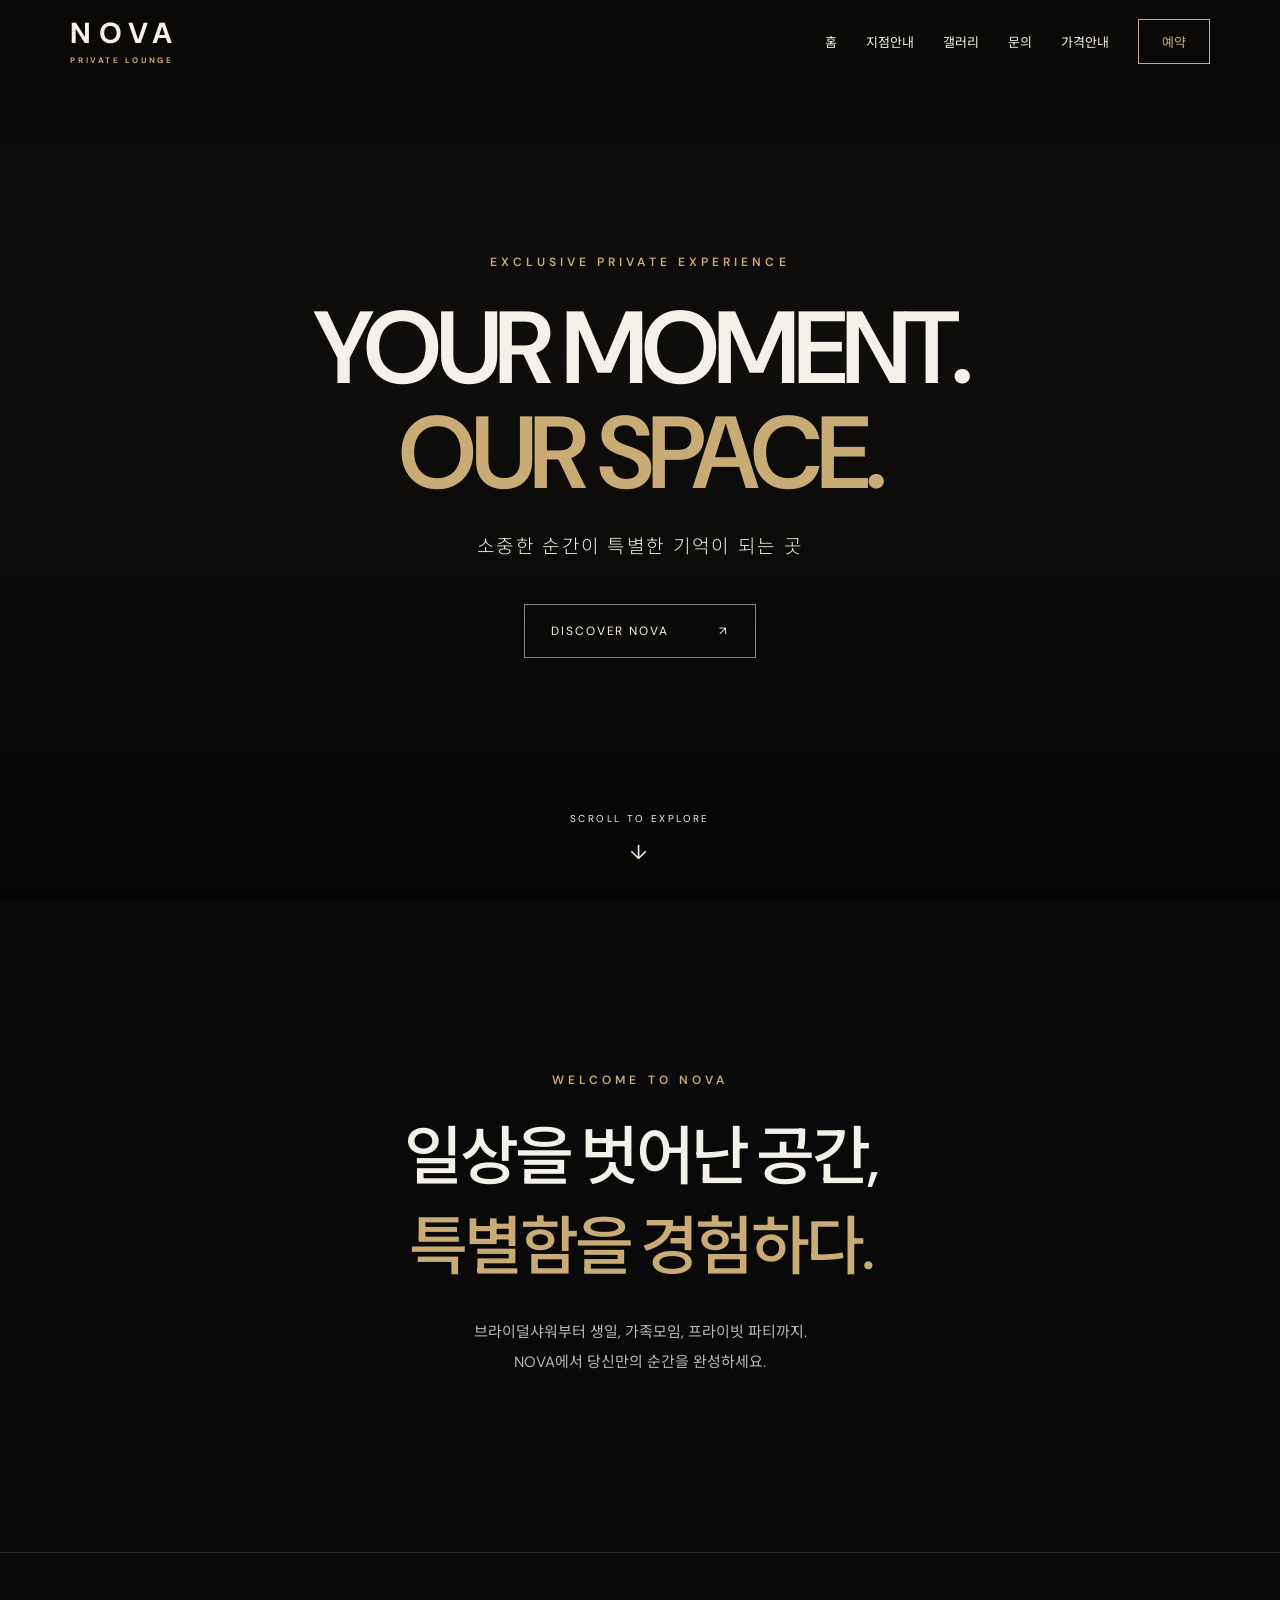
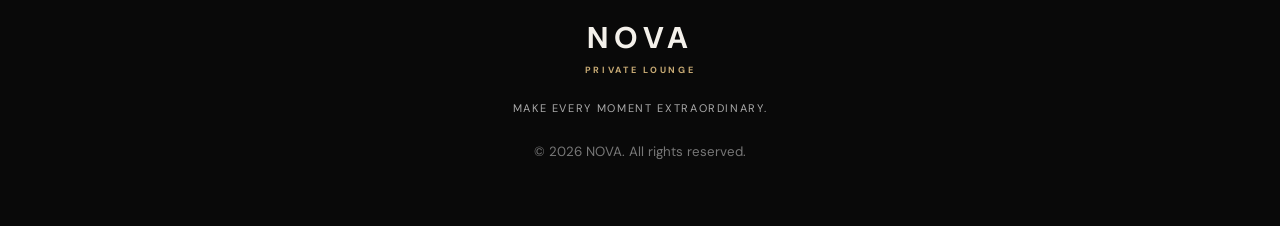
==== commit e1ac523c: "13:17" ====
--- a/index.html
+++ b/index.html
@@ -1,739 +1,2 @@
-<!doctype html>
-<html lang="ko">
-  <head>
-    <meta charset="UTF-8" />
-    <meta name="viewport" content="width=device-width, initial-scale=1.0" />
-    <meta name="theme-color" content="#f8f6f1" />
-    <meta
-      name="description"
-      content="대구 NOVA PRIVATE LOUNGE. 브라이덜샤워, 돌잔치, 생일파티, 가족모임, 케이터링을 위한 프라이빗 공간."
-    />
-    <title>NOVA PRIVATE LOUNGE | 특별한 순간을 위한 공간</title>
-    <link rel="preconnect" href="https://fonts.googleapis.com" />
-    <link rel="preconnect" href="https://fonts.gstatic.com" crossorigin />
-    <link rel="stylesheet" href="style.css" />
-  </head>
-  <body>
-    <header class="header">
-      <div class="header-inner">
-        <a href="#home" class="logo">
-          <strong>NOVA</strong>
-          <small>PRIVATE LOUNGE</small>
-        </a>
-
-        <button
-          type="button"
-          id="menuButton"
-          class="menu-button"
-          aria-label="메뉴 열기"
-          aria-expanded="false"
-        >
-          ☰
-        </button>
-
-        <nav id="navigation" class="navigation">
-          <a href="#about">ABOUT</a>
-          <a href="#space">OUR SPACE</a>
-          <a href="#events">SPECIAL EVENTS</a>
-          <a href="#gallery">GALLERY</a>
-          <a href="#pricing">PRICING</a>
-          <a href="#reservation" class="nav-book">RESERVATION</a>
-        </nav>
-      </div>
-    </header>
-
-    <main>
-      <!-- 메인 비주얼 -->
-      <section class="hero" id="home">
-        <div class="hero-overlay"></div>
-        <div class="hero-content">
-          <p class="hero-top">EXCLUSIVE PRIVATE EVENT LOUNGE</p>
-          <h1>NOVA</h1>
-          <p class="hero-subtitle">PRIVATE LOUNGE</p>
-          <div class="gold-line"></div>
-          <p class="hero-korean">당신의 가장 특별한 순간을 위한 공간</p>
-          <a href="#reservation" class="outline-button">
-            RESERVE YOUR MOMENT <span>→</span>
-          </a>
-        </div>
-        <a href="#about" class="hero-scroll">SCROLL TO EXPLORE ↓</a>
-      </section>
-
-      <!-- 브랜드 소개 -->
-      <section class="section about-section" id="about">
-        <div class="container centered">
-          <p class="eyebrow">WELCOME TO NOVA</p>
-          <h2 class="korean-heading">
-            특별한 순간이<br />
-            오래도록 기억되는 곳
-          </h2>
-          <div class="section-line"></div>
-          <p class="description">
-            소중한 사람들과 함께하는 특별한 하루.<br />
-            NOVA PRIVATE LOUNGE는 품격 있는 분위기와<br />
-            여유로운 공간을 제공하는 프라이빗 이벤트 라운지입니다.
-          </p>
-          <p class="description">
-            브라이덜샤워부터 돌잔치, 생일파티, 가족모임,<br />
-            기업 행사와 프라이빗 케이터링까지.<br />
-            당신의 소중한 순간을 NOVA에서 완성해 보세요.
-          </p>
-        </div>
-      </section>
-
-      <!-- 공간 소개 -->
-      <section class="section space-section" id="space">
-        <div class="container">
-          <div class="section-title-row">
-            <div>
-              <p class="eyebrow">DISCOVER OUR SPACE</p>
-              <h2>Our Private Space</h2>
-            </div>
-            <p>여유로운 공간에서 완성되는 특별한 경험</p>
-          </div>
-
-          <div class="feature">
-            <div class="feature-image">
-              <img
-                src="https://images.unsplash.com/photo-1600210492486-724fe5c67fb0?auto=format&fit=crop&w=1400&q=85"
-                alt="프라이빗 라운지 분위기 참고 이미지"
-                loading="lazy"
-              />
-            </div>
-            <div class="feature-text">
-              <span class="feature-number">01 / PRIVATE LOUNGE</span>
-              <h3>공간이 선사하는<br />특별한 경험</h3>
-              <div class="short-line"></div>
-              <p>
-                일상에서 벗어나 소중한 사람들과<br />
-                온전히 함께하는 시간.
-              </p>
-              <p>
-                편안한 라운지와 다이닝 공간에서<br />
-                품격 있는 모임을 즐겨보세요.
-              </p>
-              <a href="#reservation" class="under-link">예약 견적 확인하기 →</a>
-            </div>
-          </div>
-
-          <div class="feature feature-reverse">
-            <div class="feature-image">
-              <img
-                src="https://images.unsplash.com/photo-1600607687920-4e2a09cf159d?auto=format&fit=crop&w=1400&q=85"
-                alt="고급스러운 이벤트 공간 참고 이미지"
-                loading="lazy"
-              />
-            </div>
-            <div class="feature-text">
-              <span class="feature-number">02 / EXCLUSIVE GATHERING</span>
-              <h3>오직 우리만을<br />위한 프라이빗 공간</h3>
-              <div class="short-line"></div>
-              <p>
-                가족, 친구, 동료들과 함께하는<br />
-                기념일과 특별한 행사.
-              </p>
-              <p>
-                다양한 이벤트에 맞춰 공간을<br />
-                자유롭게 활용할 수 있습니다.
-              </p>
-              <a href="#events" class="under-link">이벤트 살펴보기 →</a>
-            </div>
-          </div>
-        </div>
-      </section>
-
-      <!-- 이벤트 -->
-      <section class="section events-section" id="events">
-        <div class="container">
-          <div class="centered section-heading">
-            <p class="eyebrow">THE NOVA EXPERIENCE</p>
-            <h2>Special Events</h2>
-            <p class="section-subtitle">
-              특별한 하루를 더욱 아름답게 만들어 줄 이벤트
-            </p>
-          </div>
-
-          <div class="event-grid">
-            <article class="event-card">
-              <img
-                src="https://images.unsplash.com/photo-1519225421980-715cb0215aed?auto=format&fit=crop&w=900&q=85"
-                alt="브라이덜샤워 행사 참고 이미지"
-                loading="lazy"
-              />
-              <div class="event-content">
-                <span>01 / CELEBRATION</span>
-                <h3>Bridal Shower</h3>
-                <p>소중한 친구들과 함께하는 특별한 브라이덜샤워</p>
-              </div>
-            </article>
-
-            <article class="event-card">
-              <img
-                src="https://images.unsplash.com/photo-1511795409834-ef04bbd61622?auto=format&fit=crop&w=900&q=85"
-                alt="기념일 및 가족 행사 참고 이미지"
-                loading="lazy"
-              />
-              <div class="event-content">
-                <span>02 / FAMILY MOMENTS</span>
-                <h3>Birthday & Family</h3>
-                <p>돌잔치, 생일, 환갑 및 가족 기념일</p>
-              </div>
-            </article>
-
-            <article class="event-card">
-              <img
-                src="https://images.unsplash.com/photo-1555244162-803834f70033?auto=format&fit=crop&w=900&q=85"
-                alt="케이터링 서비스 참고 이미지"
-                loading="lazy"
-              />
-              <div class="event-content">
-                <span>03 / PRIVATE DINING</span>
-                <h3>Premium Catering</h3>
-                <p>행사를 더욱 풍성하게 만드는 케이터링 서비스</p>
-              </div>
-            </article>
-          </div>
-        </div>
-      </section>
-
-      <!-- 갤러리 -->
-      <section class="section gallery-section" id="gallery">
-        <div class="container">
-          <div class="centered section-heading">
-            <p class="eyebrow">THE NOVA COLLECTION</p>
-            <h2>Gallery</h2>
-            <p class="section-subtitle">특별한 순간을 위한 공간과 분위기</p>
-          </div>
-
-          <div class="gallery-grid">
-            <figure>
-              <img
-                src="https://images.unsplash.com/photo-1600210492486-724fe5c67fb0?auto=format&fit=crop&w=900&q=85"
-                alt="라운지 참고 사진"
-                loading="lazy"
-              />
-              <figcaption>PRIVATE LOUNGE</figcaption>
-            </figure>
-            <figure>
-              <img
-                src="https://images.unsplash.com/photo-1600607687920-4e2a09cf159d?auto=format&fit=crop&w=900&q=85"
-                alt="인테리어 참고 사진"
-                loading="lazy"
-              />
-              <figcaption>PREMIUM SPACE</figcaption>
-            </figure>
-            <figure>
-              <img
-                src="https://images.unsplash.com/photo-1511795409834-ef04bbd61622?auto=format&fit=crop&w=900&q=85"
-                alt="파티 참고 사진"
-                loading="lazy"
-              />
-              <figcaption>SPECIAL PARTY</figcaption>
-            </figure>
-            <figure>
-              <img
-                src="https://images.unsplash.com/photo-1519225421980-715cb0215aed?auto=format&fit=crop&w=900&q=85"
-                alt="브라이덜샤워 참고 사진"
-                loading="lazy"
-              />
-              <figcaption>BRIDAL SHOWER</figcaption>
-            </figure>
-            <figure>
-              <img
-                src="https://images.unsplash.com/photo-1555244162-803834f70033?auto=format&fit=crop&w=900&q=85"
-                alt="케이터링 참고 사진"
-                loading="lazy"
-              />
-              <figcaption>CATERING</figcaption>
-            </figure>
-            <figure>
-              <img
-                src="https://images.unsplash.com/photo-1517248135467-4c7edcad34c4?auto=format&fit=crop&w=900&q=85"
-                alt="다이닝 참고 사진"
-                loading="lazy"
-              />
-              <figcaption>PRIVATE DINING</figcaption>
-            </figure>
-          </div>
-
-          <p class="image-disclaimer">
-            ※ 이미지는 연출 참고 사진이며 실제 NOVA 시설 및 제공 서비스와 다를
-            수 있습니다.
-          </p>
-        </div>
-      </section>
-
-      <!-- 요금 -->
-      <section class="section pricing-section" id="pricing">
-        <div class="container">
-          <div class="centered section-heading">
-            <p class="eyebrow">RATES & INFORMATION</p>
-            <h2>Private Lounge Rates</h2>
-            <p class="section-subtitle">NOVA PRIVATE LOUNGE 이용요금 안내</p>
-          </div>
-
-          <div class="pricing-grid">
-            <div class="pricing-card">
-              <span>WEEKDAY</span>
-              <h3>25,000 <small>KRW / HOUR</small></h3>
-              <div class="short-line centered-line"></div>
-              <p>평일 시간당 기본요금</p>
-            </div>
-            <div class="pricing-card">
-              <span>WEEKEND</span>
-              <h3>30,000 <small>KRW / HOUR</small></h3>
-              <div class="short-line centered-line"></div>
-              <p>주말 시간당 기본요금</p>
-            </div>
-          </div>
-
-          <div class="pricing-info">
-            <div><span>기본 이용시간</span><strong>3시간</strong></div>
-            <div><span>기본 인원</span><strong>10명</strong></div>
-            <div><span>추가 인원</span><strong>1인당 10,000원</strong></div>
-            <div><span>추가 시간</span><strong>시간당 10,000원</strong></div>
-            <div><span>보증금</span><strong>50,000원</strong></div>
-            <div><span>돌상 세팅</span><strong>200,000원</strong></div>
-          </div>
-        </div>
-      </section>
-
-      <!-- 예약 및 견적 -->
-      <section class="section reservation-section" id="reservation">
-        <div class="container">
-          <div class="centered section-heading">
-            <p class="eyebrow">PLAN YOUR SPECIAL MOMENT</p>
-            <h2>Reservation & Estimate</h2>
-            <p class="section-subtitle">
-              이용 조건과 추가 옵션을 선택하면 예상 금액이 자동 계산됩니다.
-            </p>
-          </div>
-
-          <div class="reservation-box">
-            <div class="form-header">
-              <h3>RESERVATION DETAILS</h3>
-              <span>예약 정보 입력</span>
-            </div>
-
-            <div class="form-grid">
-              <div class="field">
-                <label for="customer">예약자명</label>
-                <input
-                  type="text"
-                  id="customer"
-                  placeholder="성함을 입력해 주세요"
-                />
-              </div>
-
-              <div class="field">
-                <label for="phone">연락처</label>
-                <input type="tel" id="phone" placeholder="010-0000-0000" />
-              </div>
-
-              <div class="field">
-                <label for="date">이용 날짜</label>
-                <input type="date" id="date" />
-              </div>
-
-              <div class="field">
-                <label for="startTime">시작 시간</label>
-                <select id="startTime">
-                  <option value="18:00">18:00</option>
-                </select>
-              </div>
-
-              <div class="field">
-                <label for="hours">이용 시간</label>
-                <select id="hours">
-                  <option value="3">3시간</option>
-                  <option value="4">4시간</option>
-                  <option value="5">5시간</option>
-                  <option value="6">6시간</option>
-                  <option value="7">7시간</option>
-                  <option value="8">8시간</option>
-                  <option value="9">9시간</option>
-                  <option value="10">10시간</option>
-                  <option value="11">11시간</option>
-                  <option value="12">12시간</option>
-                </select>
-              </div>
-
-              <div class="field">
-                <label for="people">이용 인원</label>
-                <select id="people">
-                  <option value="10">10명</option>
-                </select>
-              </div>
-            </div>
-
-            <div class="option-header">
-              <h3>ADDITIONAL SERVICES</h3>
-              <p>추가 서비스를 선택해 주세요.</p>
-            </div>
-
-            <div class="option-row">
-              <div class="option-text">
-                <strong>Premium Catering</strong>
-                <p>케이터링은 전체 이용 인원 기준으로 계산됩니다.</p>
-              </div>
-              <select id="catering">
-                <option value="0">선택 안 함</option>
-                <option value="30000">스탠다드 · 1인 30,000원</option>
-                <option value="50000">프리미엄 · 1인 50,000원</option>
-              </select>
-            </div>
-
-            <div class="option-row">
-              <div class="option-text">
-                <strong>First Birthday Table</strong>
-                <p>돌상 세팅 및 행사 장식</p>
-              </div>
-              <label class="checkbox-label">
-                <input type="checkbox" id="dolsang" />
-                <span>추가 200,000원</span>
-              </label>
-            </div>
-
-            <div class="estimate-box">
-              <div class="estimate-header">
-                <p>YOUR ESTIMATE</p>
-                <h3>예상 견적 안내</h3>
-              </div>
-
-              <div class="estimate-row">
-                <span>기본 공간 대여 (3시간)</span>
-                <strong id="baseCost">75,000원</strong>
-              </div>
-              <div class="estimate-row">
-                <span>추가 시간</span>
-                <strong id="timeCost">0원</strong>
-              </div>
-              <div class="estimate-row">
-                <span>추가 인원</span>
-                <strong id="peopleCost">0원</strong>
-              </div>
-              <div class="estimate-row">
-                <span>케이터링 서비스</span>
-                <strong id="cateringCost">0원</strong>
-              </div>
-              <div class="estimate-row">
-                <span>돌상 세팅</span>
-                <strong id="dolsangCost">0원</strong>
-              </div>
-              <div class="estimate-row">
-                <span>보증금</span>
-                <strong id="depositCost">50,000원</strong>
-              </div>
-
-              <div class="estimate-total">
-                <div>
-                  <span>TOTAL ESTIMATED PRICE</span>
-                  <p>보증금 포함 예상 결제금액</p>
-                </div>
-                <strong id="totalCost">125,000원</strong>
-              </div>
-            </div>
-
-            <p class="reservation-note">
-              ※ 위 금액은 자동 계산된 예상 견적이며 실제 예약 가능 여부, 추가
-              서비스 제공 조건 및 최종 금액은 별도 확인이 필요합니다. 이
-              페이지에서는 결제나 예약 확정이 진행되지 않습니다.
-            </p>
-
-            <button type="button" class="reservation-button" id="copyBtn">
-              예약 문의 내용 복사하기 <span>→</span>
-            </button>
-            <p id="copyMessage" class="copy-message" role="status"></p>
-          </div>
-        </div>
-      </section>
-
-      <!-- 마지막 배너 -->
-      <section class="closing">
-        <div class="closing-shade"></div>
-        <div class="closing-content">
-          <p>MAKE YOUR MOMENT EXCEPTIONAL</p>
-          <h2>Memories Begin at NOVA.</h2>
-          <a href="#reservation">PLAN YOUR EVENT →</a>
-        </div>
-      </section>
-    </main>
-
-    <footer class="footer">
-      <div class="container footer-content">
-        <div>
-          <a href="#home" class="footer-logo">NOVA</a>
-          <p class="footer-sub">PRIVATE LOUNGE</p>
-          <p>당신의 특별한 순간을 위한 프라이빗 라운지</p>
-        </div>
-        <div class="footer-nav">
-          <a href="#about">ABOUT</a>
-          <a href="#space">SPACE</a>
-          <a href="#events">EVENTS</a>
-          <a href="#reservation">RESERVATION</a>
-        </div>
-      </div>
-      <div class="copyright">
-        © 2026 NOVA PRIVATE LOUNGE. ALL RIGHTS RESERVED.
-      </div>
-    </footer>
-
-    <script>
-      (function () {
-        "use strict";
-
-        function init() {
-          const $ = (id) => document.getElementById(id);
-          const won = (number) => Number(number).toLocaleString("ko-KR") + "원";
-
-          const dateInput = $("date");
-          const timeInput = $("startTime");
-          const hoursInput = $("hours");
-          const peopleInput = $("people");
-          const cateringInput = $("catering");
-          const dolsangInput = $("dolsang");
-
-          // 필요한 입력 요소 확인
-          if (
-            !dateInput ||
-            !timeInput ||
-            !hoursInput ||
-            !peopleInput ||
-            !cateringInput ||
-            !dolsangInput
-          ) {
-            console.error("예약 계산 입력 요소를 찾을 수 없습니다.");
-            return;
-          }
-
-          // 10명부터 100명까지
-          peopleInput.innerHTML = "";
-
-          for (let i = 10; i <= 100; i++) {
-            const option = document.createElement("option");
-            option.value = String(i);
-            option.textContent = i + "명";
-            peopleInput.appendChild(option);
-          }
-
-          peopleInput.value = "10";
-
-          // 30분 간격 시작 시간
-          timeInput.innerHTML = "";
-
-          for (let hour = 0; hour < 24; hour++) {
-            for (const minute of ["00", "30"]) {
-              const time = String(hour).padStart(2, "0") + ":" + minute;
-
-              const option = document.createElement("option");
-              option.value = time;
-              option.textContent = time;
-              timeInput.appendChild(option);
-            }
-          }
-
-          timeInput.value = "18:00";
-
-          // 오늘 이전 날짜 선택 방지
-          const now = new Date();
-          const today =
-            now.getFullYear() +
-            "-" +
-            String(now.getMonth() + 1).padStart(2, "0") +
-            "-" +
-            String(now.getDate()).padStart(2, "0");
-
-          dateInput.min = today;
-
-          // 주말 여부
-          function checkWeekend(dateValue) {
-            if (!dateValue) return false;
-
-            const parts = dateValue.split("-").map(Number);
-            const day = new Date(parts[0], parts[1] - 1, parts[2]).getDay();
-
-            return day === 0 || day === 6;
-          }
-
-          // 핵심 견적 계산
-          function calculate() {
-            const date = dateInput.value;
-            const hours = Number(hoursInput.value) || 3;
-            const people = Number(peopleInput.value) || 10;
-
-            const hourlyRate = checkWeekend(date) ? 30000 : 25000;
-
-            // 기본 대여료: 3시간
-            const baseCost = hourlyRate * 3;
-
-            // 3시간 초과분
-            const timeCost = Math.max(0, hours - 3) * 10000;
-
-            // 10명 초과분
-            const peopleCost = Math.max(0, people - 10) * 10000;
-
-            // 케이터링은 1인 금액 x 전체 인원
-            const cateringUnit = Number(cateringInput.value) || 0;
-            const cateringCost = cateringUnit * people;
-
-            // 돌상 세팅
-            const dolsangCost = dolsangInput.checked ? 200000 : 0;
-
-            // 보증금
-            const deposit = 50000;
-
-            // 총액
-            const total =
-              baseCost +
-              timeCost +
-              peopleCost +
-              cateringCost +
-              dolsangCost +
-              deposit;
-
-            // 화면에 반영
-            $("baseCost").textContent = won(baseCost);
-            $("timeCost").textContent = won(timeCost);
-            $("peopleCost").textContent = won(peopleCost);
-            $("cateringCost").textContent = won(cateringCost);
-            $("dolsangCost").textContent = won(dolsangCost);
-            $("depositCost").textContent = won(deposit);
-            $("totalCost").textContent = won(total);
-
-            return {
-              date,
-              hours,
-              people,
-              baseCost,
-              timeCost,
-              peopleCost,
-              cateringCost,
-              dolsangCost,
-              deposit,
-              total,
-            };
-          }
-
-          // 입력 변경 즉시 자동 계산
-          [
-            dateInput,
-            hoursInput,
-            peopleInput,
-            cateringInput,
-            dolsangInput,
-          ].forEach(function (element) {
-            element.addEventListener("change", calculate);
-            element.addEventListener("input", calculate);
-          });
-
-          // 예약 문의 복사
-          const copyButton = $("copyBtn");
-          const copyMessage = $("copyMessage");
-
-          copyButton.addEventListener("click", async function () {
-            const customer = $("customer").value.trim();
-            const phone = $("phone").value.trim();
-            const date = dateInput.value;
-
-            if (!customer || !phone || !date) {
-              copyMessage.textContent =
-                "예약자명, 연락처, 이용 날짜를 모두 입력해 주세요.";
-              return;
-            }
-
-            if (date < today) {
-              copyMessage.textContent =
-                "오늘 이후의 이용 날짜를 선택해 주세요.";
-              return;
-            }
-
-            const result = calculate();
-
-            const cateringText = cateringInput.selectedOptions[0].textContent;
-
-            const message = [
-              "[NOVA PRIVATE LOUNGE 예약 문의]",
-              "",
-              "예약자명: " + customer,
-              "연락처: " + phone,
-              "이용 날짜: " + date,
-              "시작 시간: " + timeInput.value,
-              "이용 시간: " + result.hours + "시간",
-              "이용 인원: " + result.people + "명",
-              "",
-              "[추가 서비스]",
-              "케이터링: " + cateringText,
-              "돌상 세팅: " + (dolsangInput.checked ? "신청" : "미신청"),
-              "",
-              "[예상 견적]",
-              "기본 대여료: " + won(result.baseCost),
-              "추가 시간: " + won(result.timeCost),
-              "추가 인원: " + won(result.peopleCost),
-              "케이터링: " + won(result.cateringCost),
-              "돌상 세팅: " + won(result.dolsangCost),
-              "보증금: " + won(result.deposit),
-              "",
-              "총 예상 결제금액: " + won(result.total),
-              "",
-              "※ 예약 가능 여부 및 최종 금액 확인 필요",
-            ].join("\n");
-
-            try {
-              await navigator.clipboard.writeText(message);
-              copyMessage.textContent = "예약 문의 내용이 복사되었습니다.";
-            } catch (error) {
-              // 클립보드 접근이 제한된 경우 직접 복사
-              const textarea = document.createElement("textarea");
-              textarea.value = message;
-              textarea.style.position = "fixed";
-              textarea.style.opacity = "0";
-              document.body.appendChild(textarea);
-              textarea.select();
-
-              let copied = false;
-
-              try {
-                copied = document.execCommand("copy");
-              } catch (e) {
-                copied = false;
-              }
-
-              textarea.remove();
-
-              copyMessage.textContent = copied
-                ? "예약 문의 내용이 복사되었습니다."
-                : "복사에 실패했습니다. 브라우저 권한을 확인해 주세요.";
-            }
-          });
-
-          // 모바일 메뉴
-          const menuButton = $("menuButton");
-          const navigation = $("navigation");
-
-          menuButton.addEventListener("click", function () {
-            const open = navigation.classList.toggle("open");
-            menuButton.setAttribute("aria-expanded", String(open));
-            menuButton.textContent = open ? "✕" : "☰";
-          });
-
-          navigation.querySelectorAll("a").forEach(function (link) {
-            link.addEventListener("click", function () {
-              navigation.classList.remove("open");
-              menuButton.setAttribute("aria-expanded", "false");
-              menuButton.textContent = "☰";
-            });
-          });
-
-          // 최초 화면 금액 표시
-          calculate();
-        }
-
-        if (document.readyState === "loading") {
-          document.addEventListener("DOMContentLoaded", init);
-        } else {
-          init();
-        }
-      })();
-    </script>
-  </body>
-</html>
+<!doctype html><html lang="ko"><head><meta charset="utf-8"><meta name="viewport" content="width=device-width,initial-scale=1"><meta name="theme-color" content="#090909"><meta name="description" content="NOVA PRIVATE LOUNGE - 홈"><title>홈 | NOVA PRIVATE LOUNGE</title><link rel="stylesheet" href="style.css"></head><body><header class="header" id="header"><a aria-label="NOVA 홈" class="brand" href="index.html">NOVA<span>PRIVATE LOUNGE</span></a><button aria-expanded="false" aria-label="메뉴 열기" class="menu-toggle">☰</button><nav class="nav" id="nav"><a href="index.html">홈</a><a href="locations.html">지점안내</a><a href="gallery.html">갤러리</a><a href="contact.html">문의</a><a href="pricing.html">가격안내</a><a class="nav-book" href="booking.html">예약</a></nav></header><main><section class="hero" id="home"><video autoplay="" loop="" muted="" playsinline="" poster="https://images.unsplash.com/photo-1600607687920-4e2a09cf159d?w=1800&amp;q=85" preload="metadata"><source src="assets/nova-hero.mp4" type="video/mp4"/></video><div class="hero-shade"></div><div class="hero-inner reveal"><p class="eyebrow">EXCLUSIVE PRIVATE EXPERIENCE</p><h1>YOUR MOMENT.<br/><em>OUR SPACE.</em></h1><p class="hero-sub">소중한 순간이 특별한 기억이 되는 곳</p><a class="outline-btn" href="locations.html">DISCOVER NOVA <span>↗</span></a></div><a class="scroll-hint" href="#intro">SCROLL TO EXPLORE <span>↓</span></a></section>
+<section class="intro section" id="intro"><p class="eyebrow reveal">WELCOME TO NOVA</p><h2 class="reveal">일상을 벗어난 공간,<br/><em>특별함을 경험하다.</em></h2><p class="reveal">브라이덜샤워부터 생일, 가족모임, 프라이빗 파티까지.<br/>NOVA에서 당신만의 순간을 완성하세요.</p></section></main><footer><div class="footer-logo">NOVA <span>PRIVATE LOUNGE</span></div><p>MAKE EVERY MOMENT EXTRAORDINARY.</p><small>© 2026 NOVA. All rights reserved.</small></footer><script src="script.js"></script></body></html>
--- a/style.css
+++ b/style.css
@@ -1,1132 +1,3 @@
-@import url("https://fonts.googleapis.com/css2?family=Cormorant+Garamond:wght@400;500;600&family=Noto+Sans+KR:wght@300;400;500;600;700&display=swap");
-
-:root {
-  --cream: #f8f6f1;
-  --ivory: #eeebe4;
-  --white: #ffffff;
-  --brown: #3a3029;
-  --dark: #26221e;
-  --gold: #aa895a;
-  --muted: #7d766e;
-  --line: #ded8ce;
-}
-
-* {
-  box-sizing: border-box;
-}
-
-html {
-  scroll-behavior: smooth;
-  scroll-padding-top: 90px;
-}
-
-body {
-  margin: 0;
-  min-width: 0;
-  overflow-x: hidden;
-  background: var(--cream);
-  color: var(--brown);
-  font-family: "Noto Sans KR", sans-serif;
-  font-size: 14px;
-  line-height: 1.8;
-}
-
-a {
-  color: inherit;
-  text-decoration: none;
-}
-
-img {
-  display: block;
-  max-width: 100%;
-  width: 100%;
-}
-
-button,
-input,
-select {
-  font: inherit;
-}
-
-button {
-  cursor: pointer;
-}
-
-.container {
-  width: min(1180px, 92%);
-  margin: 0 auto;
-}
-
-.section {
-  padding: 110px 0;
-}
-
-.centered {
-  text-align: center;
-}
-
-.eyebrow {
-  margin: 0;
-  color: var(--gold);
-  font-size: 11px;
-  font-weight: 600;
-  letter-spacing: 3px;
-}
-
-.section h2 {
-  font-family: "Cormorant Garamond", Georgia, serif;
-  font-size: clamp(38px, 5vw, 61px);
-  font-weight: 500;
-  line-height: 1.2;
-  margin: 15px 0 20px;
-}
-
-.section-subtitle {
-  color: var(--muted);
-  font-size: 13px;
-}
-
-.section-heading {
-  margin-bottom: 55px;
-}
-
-/* HEADER */
-
-.header {
-  position: sticky;
-  top: 0;
-  z-index: 100;
-  background: rgba(248, 246, 241, 0.98);
-  border-bottom: 1px solid var(--line);
-}
-
-.header-inner {
-  width: min(1360px, 94%);
-  min-height: 88px;
-  margin: auto;
-  display: flex;
-  align-items: center;
-  justify-content: space-between;
-  gap: 25px;
-}
-
-.logo {
-  display: flex;
-  flex-direction: column;
-  align-items: center;
-  flex-shrink: 0;
-}
-
-.logo strong {
-  font-family: "Cormorant Garamond", Georgia, serif;
-  font-size: 37px;
-  font-weight: 500;
-  letter-spacing: 6px;
-  line-height: 1;
-}
-
-.logo small {
-  font-size: 8px;
-  letter-spacing: 3px;
-  margin-top: 6px;
-}
-
-.navigation {
-  display: flex;
-  align-items: center;
-  gap: 27px;
-}
-
-.navigation a {
-  font-size: 11px;
-  font-weight: 500;
-  letter-spacing: 1px;
-  white-space: nowrap;
-  transition: color 0.2s;
-}
-
-.navigation a:hover {
-  color: var(--gold);
-}
-
-.navigation .nav-book {
-  border: 1px solid var(--brown);
-  padding: 12px 17px;
-}
-
-.menu-button {
-  display: none;
-  border: 0;
-  background: transparent;
-  color: var(--brown);
-  font-size: 27px;
-}
-
-/* HERO */
-
-.hero {
-  position: relative;
-  height: min(85svh, 850px);
-  min-height: 620px;
-  display: flex;
-  align-items: center;
-  justify-content: center;
-  overflow: hidden;
-  text-align: center;
-  color: white;
-  background: url("https://images.unsplash.com/photo-1600210492486-724fe5c67fb0?auto=format&fit=crop&w=2000&q=85")
-    center / cover no-repeat;
-}
-
-.hero-overlay {
-  position: absolute;
-  inset: 0;
-  background: linear-gradient(rgba(0, 0, 0, 0.28), rgba(0, 0, 0, 0.53));
-}
-
-.hero-content {
-  position: relative;
-  z-index: 1;
-  width: 92%;
-  max-width: 900px;
-  padding: 60px 0;
-}
-
-.hero-top {
-  font-size: 11px;
-  letter-spacing: 5px;
-}
-
-.hero h1 {
-  font-family: "Cormorant Garamond", Georgia, serif;
-  font-size: clamp(100px, 16vw, 185px);
-  font-weight: 400;
-  line-height: 1;
-  letter-spacing: 8px;
-  margin: 22px 0 5px;
-}
-
-.hero-subtitle {
-  font-size: 12px;
-  letter-spacing: 5px;
-}
-
-.gold-line {
-  width: 48px;
-  height: 1px;
-  margin: 30px auto;
-  background: #dfc59d;
-}
-
-.hero-korean {
-  font-size: 17px;
-  font-weight: 300;
-}
-
-.outline-button {
-  display: inline-flex;
-  align-items: center;
-  gap: 25px;
-  border: 1px solid rgba(255, 255, 255, 0.85);
-  padding: 16px 25px;
-  margin-top: 35px;
-  font-size: 11px;
-  letter-spacing: 2px;
-  transition: 0.25s;
-}
-
-.outline-button:hover {
-  background: white;
-  color: var(--brown);
-}
-
-.hero-scroll {
-  position: absolute;
-  z-index: 1;
-  bottom: 25px;
-  font-size: 10px;
-  letter-spacing: 2px;
-}
-
-/* ABOUT */
-
-.about-section {
-  background: var(--cream);
-}
-
-.korean-heading {
-  font-family: "Noto Sans KR", sans-serif !important;
-  font-size: clamp(29px, 4vw, 43px) !important;
-  font-weight: 300 !important;
-  line-height: 1.6 !important;
-  margin-top: 30px !important;
-}
-
-.section-line {
-  width: 45px;
-  height: 1px;
-  margin: 35px auto;
-  background: var(--gold);
-}
-
-.description {
-  color: #6c665e;
-  font-size: 14px;
-  font-weight: 300;
-  line-height: 2.3;
-  margin: 20px 0;
-}
-
-/* SPACE */
-
-.space-section {
-  background: white;
-}
-
-.section-title-row {
-  display: flex;
-  align-items: flex-end;
-  justify-content: space-between;
-  gap: 25px;
-  margin-bottom: 55px;
-}
-
-.section-title-row > p {
-  color: var(--muted);
-  font-size: 13px;
-}
-
-.feature {
-  display: grid;
-  grid-template-columns: minmax(0, 1.25fr) minmax(0, 1fr);
-  min-height: 460px;
-  margin-bottom: 55px;
-  background: var(--cream);
-}
-
-.feature:last-child {
-  margin-bottom: 0;
-}
-
-.feature-reverse .feature-image {
-  order: 2;
-}
-
-.feature-reverse .feature-text {
-  order: 1;
-}
-
-.feature-image {
-  min-width: 0;
-  overflow: hidden;
-}
-
-.feature-image img {
-  height: 100%;
-  min-height: 440px;
-  object-fit: cover;
-  transition: transform 0.5s;
-}
-
-.feature-image:hover img {
-  transform: scale(1.04);
-}
-
-.feature-text {
-  display: flex;
-  flex-direction: column;
-  align-items: flex-start;
-  justify-content: center;
-  padding: clamp(35px, 5vw, 70px);
-}
-
-.feature-number {
-  color: var(--gold);
-  font-size: 11px;
-  letter-spacing: 2px;
-}
-
-.feature-text h3 {
-  font-size: clamp(27px, 3vw, 38px);
-  font-weight: 300;
-  line-height: 1.6;
-  margin: 25px 0 10px;
-}
-
-.short-line {
-  width: 38px;
-  height: 1px;
-  background: var(--gold);
-  margin: 20px 0;
-}
-
-.feature-text p {
-  color: var(--muted);
-  font-size: 13px;
-  font-weight: 300;
-  line-height: 2.1;
-  margin: 7px 0;
-}
-
-.under-link {
-  margin-top: 28px;
-  padding-bottom: 7px;
-  border-bottom: 1px solid var(--brown);
-  font-size: 12px;
-}
-
-/* EVENTS */
-
-.events-section {
-  background: var(--cream);
-}
-
-.event-grid {
-  display: grid;
-  grid-template-columns: repeat(3, minmax(0, 1fr));
-  gap: 25px;
-}
-
-.event-card {
-  min-width: 0;
-  overflow: hidden;
-  background: white;
-}
-
-.event-card img {
-  aspect-ratio: 4 / 5;
-  object-fit: cover;
-  transition: transform 0.4s;
-}
-
-.event-card:hover img {
-  transform: scale(1.04);
-}
-
-.event-content {
-  padding: 25px 22px 35px;
-}
-
-.event-content span {
-  color: var(--gold);
-  font-size: 10px;
-  letter-spacing: 1px;
-}
-
-.event-content h3 {
-  font-family: "Cormorant Garamond", Georgia, serif;
-  font-size: 30px;
-  font-weight: 500;
-  margin: 9px 0;
-}
-
-.event-content p {
-  color: var(--muted);
-  font-size: 12px;
-}
-
-/* GALLERY */
-
-.gallery-section {
-  background: white;
-}
-
-.gallery-grid {
-  display: grid;
-  grid-template-columns: repeat(3, minmax(0, 1fr));
-  gap: 20px;
-}
-
-.gallery-grid figure {
-  margin: 0;
-  min-width: 0;
-  overflow: hidden;
-  background: var(--cream);
-}
-
-.gallery-grid img {
-  aspect-ratio: 4 / 3;
-  object-fit: cover;
-  transition: transform 0.4s;
-}
-
-.gallery-grid figure:hover img {
-  transform: scale(1.05);
-}
-
-.gallery-grid figcaption {
-  text-align: center;
-  padding: 17px 8px;
-  font-family: "Cormorant Garamond", Georgia, serif;
-  font-size: 17px;
-  letter-spacing: 1px;
-}
-
-.image-disclaimer {
-  text-align: center;
-  color: #888;
-  font-size: 11px;
-  margin-top: 25px;
-}
-
-/* PRICING */
-
-.pricing-section {
-  background: var(--ivory);
-}
-
-.pricing-grid {
-  max-width: 900px;
-  margin: auto;
-  display: grid;
-  grid-template-columns: repeat(2, minmax(0, 1fr));
-  gap: 25px;
-}
-
-.pricing-card {
-  padding: 50px 20px;
-  background: white;
-  border: 1px solid var(--line);
-  text-align: center;
-}
-
-.pricing-card > span {
-  color: var(--gold);
-  font-size: 12px;
-  letter-spacing: 3px;
-}
-
-.pricing-card h3 {
-  font-family: "Cormorant Garamond", Georgia, serif;
-  font-size: clamp(37px, 4vw, 55px);
-  font-weight: 500;
-  margin: 20px 0;
-}
-
-.pricing-card h3 small {
-  display: block;
-  font-family: "Noto Sans KR", sans-serif;
-  font-size: 10px;
-  font-weight: 400;
-  letter-spacing: 2px;
-}
-
-.centered-line {
-  margin: 25px auto;
-}
-
-.pricing-card p {
-  color: var(--muted);
-  font-size: 13px;
-}
-
-.pricing-info {
-  max-width: 900px;
-  margin: 30px auto 0;
-  padding: 25px 40px;
-  background: white;
-}
-
-.pricing-info > div {
-  display: flex;
-  align-items: center;
-  justify-content: space-between;
-  gap: 20px;
-  padding: 14px 0;
-  border-bottom: 1px solid var(--line);
-  font-size: 13px;
-}
-
-.pricing-info > div:last-child {
-  border-bottom: 0;
-}
-
-.pricing-info span {
-  color: var(--muted);
-}
-
-.pricing-info strong {
-  font-weight: 500;
-}
-
-/* RESERVATION */
-
-.reservation-section {
-  background: var(--cream);
-}
-
-.reservation-box {
-  max-width: 880px;
-  margin: auto;
-  padding: clamp(22px, 5vw, 55px);
-  background: white;
-  border: 1px solid var(--line);
-}
-
-.form-header {
-  display: flex;
-  align-items: center;
-  justify-content: space-between;
-  gap: 20px;
-  padding-bottom: 22px;
-  margin-bottom: 30px;
-  border-bottom: 1px solid var(--line);
-}
-
-.form-header h3,
-.option-header h3 {
-  font-family: "Cormorant Garamond", Georgia, serif;
-  font-size: 25px;
-  font-weight: 500;
-  margin: 0;
-}
-
-.form-header span {
-  color: var(--muted);
-  font-size: 12px;
-}
-
-.form-grid {
-  display: grid;
-  grid-template-columns: repeat(2, minmax(0, 1fr));
-  gap: 25px;
-}
-
-.field {
-  min-width: 0;
-}
-
-.field label {
-  display: block;
-  margin-bottom: 10px;
-  font-size: 12px;
-  font-weight: 500;
-}
-
-.field input,
-.field select,
-.option-row select {
-  display: block;
-  width: 100%;
-  max-width: 100%;
-  min-width: 0;
-  min-height: 50px;
-  padding: 12px 14px;
-  color: var(--brown);
-  background: #faf9f7;
-  border: 1px solid var(--line);
-  border-radius: 0;
-  outline: none;
-}
-
-.field input:focus,
-.field select:focus,
-.option-row select:focus {
-  border-color: var(--gold);
-}
-
-.option-header {
-  margin: 45px 0 12px;
-}
-
-.option-header p {
-  color: var(--muted);
-  font-size: 12px;
-  margin: 5px 0;
-}
-
-.option-row {
-  display: flex;
-  align-items: center;
-  justify-content: space-between;
-  gap: 20px;
-  padding: 25px 0;
-  border-bottom: 1px solid var(--line);
-}
-
-.option-text {
-  flex: 1;
-  min-width: 0;
-}
-
-.option-text strong {
-  display: block;
-  font-family: "Cormorant Garamond", Georgia, serif;
-  font-size: 23px;
-  font-weight: 500;
-}
-
-.option-text p {
-  margin: 5px 0 0;
-  color: var(--muted);
-  font-size: 12px;
-}
-
-.option-row select {
-  width: 270px;
-  flex-shrink: 0;
-}
-
-.checkbox-label {
-  display: flex;
-  align-items: center;
-  gap: 12px;
-  font-size: 13px;
-  cursor: pointer;
-  white-space: nowrap;
-}
-
-.checkbox-label input {
-  width: 20px;
-  height: 20px;
-  accent-color: var(--gold);
-}
-
-/* ESTIMATE */
-
-.estimate-box {
-  margin-top: 35px;
-  padding: 35px;
-  background: var(--ivory);
-}
-
-.estimate-header {
-  padding-bottom: 20px;
-  margin-bottom: 15px;
-  border-bottom: 1px solid #cec7bb;
-}
-
-.estimate-header p {
-  margin: 0;
-  color: var(--gold);
-  font-size: 11px;
-  letter-spacing: 2px;
-}
-
-.estimate-header h3 {
-  font-size: 21px;
-  font-weight: 400;
-  margin: 8px 0 0;
-}
-
-.estimate-row {
-  display: flex;
-  justify-content: space-between;
-  align-items: center;
-  gap: 20px;
-  padding: 11px 0;
-  font-size: 13px;
-}
-
-.estimate-row span {
-  color: var(--muted);
-}
-
-.estimate-row strong {
-  font-weight: 500;
-  white-space: nowrap;
-}
-
-.estimate-total {
-  display: flex;
-  justify-content: space-between;
-  align-items: center;
-  gap: 20px;
-  margin-top: 18px;
-  padding-top: 25px;
-  border-top: 1px solid #cec7bb;
-}
-
-.estimate-total span {
-  font-size: 11px;
-  letter-spacing: 1px;
-}
-
-.estimate-total p {
-  margin: 5px 0 0;
-  color: var(--muted);
-  font-size: 11px;
-}
-
-.estimate-total > strong {
-  font-family: "Cormorant Garamond", Georgia, serif;
-  font-size: clamp(28px, 4vw, 39px);
-  font-weight: 600;
-  white-space: nowrap;
-}
-
-.reservation-note {
-  margin: 25px 0 0;
-  color: var(--muted);
-  font-size: 11px;
-  line-height: 2;
-}
-
-.reservation-button {
-  width: 100%;
-  display: flex;
-  justify-content: center;
-  align-items: center;
-  gap: 20px;
-  margin-top: 25px;
-  padding: 19px 25px;
-  color: white;
-  background: var(--brown);
-  border: 1px solid var(--brown);
-  font-size: 13px;
-  transition: 0.25s;
-}
-
-.reservation-button:hover {
-  background: var(--gold);
-  border-color: var(--gold);
-}
-
-.copy-message {
-  min-height: 22px;
-  margin: 12px 0 0;
-  text-align: center;
-  color: var(--gold);
-  font-size: 12px;
-}
-
-/* CLOSING */
-
-.closing {
-  position: relative;
-  min-height: 390px;
-  padding: 70px 20px;
-  display: flex;
-  align-items: center;
-  justify-content: center;
-  text-align: center;
-  color: white;
-  background: url("https://images.unsplash.com/photo-1517248135467-4c7edcad34c4?auto=format&fit=crop&w=1800&q=85")
-    center / cover no-repeat;
-}
-
-.closing-shade {
-  position: absolute;
-  inset: 0;
-  background: rgba(20, 17, 14, 0.7);
-}
-
-.closing-content {
-  position: relative;
-  z-index: 1;
-}
-
-.closing-content p {
-  font-size: 11px;
-  letter-spacing: 3px;
-}
-
-.closing-content h2 {
-  font-family: "Cormorant Garamond", Georgia, serif;
-  font-size: clamp(38px, 6vw, 65px);
-  font-weight: 400;
-  margin: 15px 0 30px;
-}
-
-.closing-content a {
-  display: inline-block;
-  padding-bottom: 8px;
-  border-bottom: 1px solid white;
-  font-size: 11px;
-  letter-spacing: 2px;
-}
-
-/* FOOTER */
-
-.footer {
-  background: var(--dark);
-  color: #ddd8cf;
-}
-
-.footer-content {
-  display: flex;
-  align-items: flex-start;
-  justify-content: space-between;
-  gap: 40px;
-  padding-top: 70px;
-  padding-bottom: 65px;
-}
-
-.footer-logo {
-  font-family: "Cormorant Garamond", Georgia, serif;
-  font-size: 48px;
-  letter-spacing: 6px;
-  line-height: 1;
-}
-
-.footer-sub {
-  font-size: 9px;
-  letter-spacing: 3px;
-}
-
-.footer-content > div:first-child > p:last-child {
-  color: #aaa39a;
-  font-size: 12px;
-  margin-top: 20px;
-}
-
-.footer-nav {
-  display: flex;
-  flex-wrap: wrap;
-  gap: 25px;
-}
-
-.footer-nav a {
-  font-size: 11px;
-  letter-spacing: 1px;
-}
-
-.copyright {
-  border-top: 1px solid #49433d;
-  padding: 22px 15px;
-  text-align: center;
-  color: #938c83;
-  font-size: 10px;
-  letter-spacing: 1px;
-}
-
-/* TABLET */
-
-@media (max-width: 1050px) {
-  .navigation {
-    gap: 14px;
-  }
-
-  .navigation a {
-    font-size: 10px;
-  }
-
-  .feature-text {
-    padding: 35px;
-  }
-}
-
-/* MOBILE */
-
-@media (max-width: 760px) {
-  html {
-    scroll-padding-top: 70px;
-  }
-
-  .container {
-    width: 92%;
-  }
-
-  .section {
-    padding: 75px 0;
-  }
-
-  .header-inner {
-    width: 92%;
-    min-height: 70px;
-  }
-
-  .logo strong {
-    font-size: 30px;
-  }
-
-  .logo small {
-    font-size: 7px;
-  }
-
-  .menu-button {
-    display: block;
-  }
-
-  .navigation {
-    display: none;
-    position: absolute;
-    top: 70px;
-    left: 0;
-    width: 100%;
-    padding: 18px 5%;
-    background: var(--cream);
-    border-bottom: 1px solid var(--line);
-    flex-direction: column;
-    align-items: stretch;
-    gap: 0;
-  }
-
-  .navigation.open {
-    display: flex;
-  }
-
-  .navigation a {
-    padding: 13px 0;
-    border-bottom: 1px solid var(--line);
-    font-size: 12px;
-  }
-
-  .navigation .nav-book {
-    margin-top: 12px;
-    text-align: center;
-  }
-
-  .hero {
-    height: 75svh;
-    min-height: 550px;
-  }
-
-  .hero h1 {
-    font-size: clamp(75px, 18vw, 120px);
-    letter-spacing: 3px;
-  }
-
-  .hero-top {
-    font-size: 9px;
-    letter-spacing: 3px;
-  }
-
-  .hero-subtitle {
-    font-size: 10px;
-    letter-spacing: 3px;
-  }
-
-  .hero-korean {
-    font-size: 14px;
-  }
-
-  .description {
-    font-size: 12px;
-    line-height: 2.2;
-  }
-
-  .section-title-row {
-    flex-direction: column;
-    align-items: flex-start;
-    gap: 0;
-    margin-bottom: 30px;
-  }
-
-  .section-title-row > p {
-    font-size: 12px;
-  }
-
-  .section-heading {
-    margin-bottom: 35px;
-  }
-
-  .feature {
-    grid-template-columns: 1fr;
-    margin-bottom: 35px;
-  }
-
-  .feature-reverse .feature-image,
-  .feature-reverse .feature-text {
-    order: initial;
-  }
-
-  .feature-image img {
-    min-height: 0;
-    height: 280px;
-  }
-
-  .feature-text {
-    padding: 35px 25px;
-  }
-
-  .feature-text h3 {
-    font-size: 28px;
-  }
-
-  .event-grid {
-    grid-template-columns: 1fr;
-    gap: 25px;
-  }
-
-  .event-card img {
-    aspect-ratio: 4 / 3;
-  }
-
-  .gallery-grid {
-    grid-template-columns: repeat(2, minmax(0, 1fr));
-    gap: 10px;
-  }
-
-  .gallery-grid figcaption {
-    padding: 12px 5px;
-    font-size: 13px;
-  }
-
-  .pricing-grid {
-    grid-template-columns: 1fr;
-    gap: 15px;
-  }
-
-  .pricing-card {
-    padding: 35px 15px;
-  }
-
-  .pricing-info {
-    padding: 20px;
-  }
-
-  .reservation-box {
-    padding: 25px 18px;
-  }
-
-  .form-header {
-    flex-direction: column;
-    align-items: flex-start;
-    gap: 5px;
-  }
-
-  .form-grid {
-    grid-template-columns: 1fr;
-    gap: 18px;
-  }
-
-  .option-row {
-    flex-direction: column;
-    align-items: stretch;
-    gap: 15px;
-  }
-
-  .option-row select {
-    width: 100%;
-  }
-
-  .estimate-box {
-    padding: 25px 17px;
-  }
-
-  .estimate-total {
-    flex-direction: column;
-    align-items: flex-start;
-    gap: 5px;
-  }
-
-  .footer-content {
-    flex-direction: column;
-    gap: 30px;
-    padding-top: 50px;
-    padding-bottom: 45px;
-  }
-
-  .footer-nav {
-    gap: 15px;
-  }
-}
-
-@media (max-width: 380px) {
-  .hero h1 {
-    font-size: 68px;
-  }
-
-  .gallery-grid {
-    gap: 7px;
-  }
-
-  .gallery-grid figcaption {
-    font-size: 11px;
-  }
-
-  .estimate-row {
-    font-size: 12px;
-  }
-}
+@import url('https://fonts.googleapis.com/css2?family=DM+Sans:wght@400;500;600;700&family=Noto+Sans+KR:wght@300;400;500;600;700&display=swap');
+:root{--bg:#090909;--panel:#151515;--gold:#c8ab75;--white:#f4f1eb;--muted:#aaa;scroll-behavior:smooth}*{box-sizing:border-box}body{margin:0;background:var(--bg);color:var(--white);font-family:'DM Sans','Noto Sans KR',sans-serif}a{color:inherit;text-decoration:none}button,input,select,textarea{font:inherit}button{cursor:pointer}.header{position:fixed;z-index:50;top:0;left:0;width:100%;height:82px;display:flex;align-items:center;justify-content:space-between;padding:0 5.5%;transition:background .35s,backdrop-filter .35s}.header.scrolled{background:rgba(9,9,9,.9);backdrop-filter:blur(15px);border-bottom:1px solid #ffffff17}.brand{font-size:29px;font-weight:700;letter-spacing:.25em;line-height:1}.brand span{display:block;font-size:8px;letter-spacing:.32em;color:var(--gold);margin-top:8px}.nav{display:flex;align-items:center;gap:29px}.nav a{font-size:13px;white-space:nowrap;transition:color .2s}.nav a:hover{color:var(--gold)}.nav-book{border:1px solid var(--gold);padding:12px 23px;color:var(--gold)}.menu-toggle{display:none;background:none;border:0;color:white;font-size:25px}.hero{height:100svh;min-height:640px;position:relative;display:flex;align-items:center;justify-content:center;text-align:center;overflow:hidden;background:#171411 url('https://images.unsplash.com/photo-1600607687920-4e2a09cf159d?w=1800&q=85') center/cover}.hero video{position:absolute;inset:0;width:100%;height:100%;object-fit:cover}.hero-shade{position:absolute;inset:0;background:linear-gradient(180deg,#0009,#0005 40%,#000b)}.hero-inner{position:relative;z-index:1;padding:0 20px}.eyebrow{color:var(--gold);letter-spacing:.34em;font-size:12px;font-weight:600}.hero h1{font-size:clamp(52px,8vw,128px);line-height:1.02;letter-spacing:-.055em;margin:26px 0;font-weight:600}.hero h1 em,.intro h2 em,.feature h2 em,.contact h2 em{font-style:normal;color:var(--gold)}.hero-sub{font-size:clamp(14px,1.5vw,19px);font-weight:300;letter-spacing:.12em;margin-bottom:45px}.outline-btn{display:inline-flex;gap:50px;align-items:center;justify-content:space-between;border:1px solid #ffffff80;padding:18px 26px;font-size:12px;letter-spacing:.16em;transition:background .25s}.outline-btn:hover{background:#ffffff24}.scroll-hint{position:absolute;bottom:35px;z-index:2;font-size:10px;letter-spacing:.24em;display:flex;flex-direction:column;gap:14px;align-items:center}.scroll-hint span{font-size:20px}.section{padding:125px 7%}.intro{text-align:center;padding:160px 20px}.intro h2,.feature h2,.contact h2{font-size:clamp(35px,5vw,75px);line-height:1.4;letter-spacing:-.055em;font-weight:500;margin:25px 0}.intro>p:last-child,.feature-copy>p:not(.eyebrow),.contact>p:not(.eyebrow){color:#b7b7b7;line-height:2;font-size:15px}.feature{display:grid;grid-template-columns:1.2fr 1fr;min-height:650px;background:#151515}.feature-img{background:url('https://images.unsplash.com/photo-1600210492486-724fe5c67fb0?w=1300&q=85') center/cover;min-height:550px}.feature-copy{padding:12%;display:flex;flex-direction:column;align-items:flex-start;justify-content:center}.feature-copy h2{font-size:clamp(34px,4vw,62px)}.text-link{color:var(--gold);margin-top:30px;border-bottom:1px solid var(--gold);padding-bottom:8px;font-size:14px}.section-heading{text-align:center;margin-bottom:65px}.section-heading h2{font-size:clamp(36px,5vw,68px);font-weight:500;margin:16px 0}.section-heading>p:last-child{color:var(--muted);font-size:14px;line-height:1.8}.location-grid{display:grid;grid-template-columns:repeat(2,1fr);gap:24px}.location-card{background:#161616;overflow:hidden}.location-image{height:360px;background-size:cover;background-position:center;transition:transform .7s}.location-card:hover .location-image{transform:scale(1.04)}.img-one{background-image:url('https://images.unsplash.com/photo-1600607687939-ce8a6c25118c?w=1000&q=85')}.img-two{background-image:url('https://images.unsplash.com/photo-1600566753190-17f0baa2a6c3?w=1000&q=85')}.img-three{background-image:url('https://images.unsplash.com/photo-1600210492486-724fe5c67fb0?w=1000&q=85')}.img-four{background-image:url('https://images.unsplash.com/photo-1600607687920-4e2a09cf159d?w=1000&q=85')}.location-info{position:relative;background:#161616;padding:25px 28px}.location-info span{color:var(--gold);font-size:10px;letter-spacing:.17em}.location-info h3{font-size:23px;margin:13px 0 7px;font-weight:500}.location-info p{color:var(--muted);font-size:13px}.photo-note{text-align:center;color:#777;font-size:12px;margin-top:25px}.gallery-section{background:#111}.gallery-track{display:flex;gap:20px;overflow-x:auto;scroll-snap-type:x mandatory;padding-bottom:15px}.gallery-track img{width:min(68vw,650px);height:420px;object-fit:cover;scroll-snap-align:center;flex:none}.pricing{background:#0c0c0c}.calc{max-width:1100px;margin:auto;display:grid;grid-template-columns:1.2fr 1fr;background:#191919;border:1px solid #3d3426}.calc-fields{padding:45px;display:grid;grid-template-columns:1fr 1fr;gap:25px}.calc label,.booking-form label{display:flex;flex-direction:column;gap:11px;font-size:13px;color:#ddd}.calc input,.calc select,.booking-form input,.booking-form select,.booking-form textarea{background:#0b0b0b;border:1px solid #4b453c;color:white;padding:15px;width:100%;border-radius:0;min-width:0}.calc-total{background:#252016;padding:45px;display:flex;flex-direction:column;justify-content:center}.calc-total>span{color:#d6c29c;font-size:14px}.calc-total strong{font-size:clamp(35px,4vw,57px);margin:14px 0}.calc-total small,.calc-total p{color:#b7a990;line-height:1.7}.calc-total p{font-size:12px}.gold-btn{background:var(--gold);color:#111;border:0;padding:18px 25px;display:inline-block;text-align:center;font-weight:700;margin-top:22px}.gold-btn:hover{background:#dfc591}.contact{text-align:center;background:radial-gradient(ellipse at center,#302719 0,#101010 60%)}.contact .outline-btn{margin-top:30px}.booking-form{max-width:850px;margin:auto;display:grid;grid-template-columns:1fr 1fr;gap:25px}.full{grid-column:1/-1}.status{color:var(--gold);font-size:13px;margin:0}footer{border-top:1px solid #292929;padding:65px 7%;text-align:center}.footer-logo{font-size:30px;letter-spacing:.2em;font-weight:700}.footer-logo span{display:block;color:var(--gold);font-size:9px;letter-spacing:.3em;margin-top:7px}footer p{color:#aaa;font-size:11px;letter-spacing:.15em;margin:25px 0}footer small{color:#777}.reveal{opacity:0;transform:translateY(35px);transition:opacity .8s ease,transform .8s ease}.reveal.visible{opacity:1;transform:none}section{scroll-margin-top:80px}@media(max-width:850px){.header{height:70px;padding:0 5%}.menu-toggle{display:block}.nav{display:none;position:absolute;top:70px;left:0;right:0;background:#111;flex-direction:column;align-items:stretch;padding:22px 6%;gap:0;border-bottom:1px solid #333}.nav.open{display:flex}.nav a{padding:14px 0}.nav-book{text-align:center;margin-top:12px}.section{padding:90px 6%}.feature{grid-template-columns:1fr}.feature-img{min-height:390px}.feature-copy{padding:65px 7%}.location-grid{grid-template-columns:1fr}.location-image{height:310px}.calc{grid-template-columns:1fr}.calc-fields,.calc-total{padding:28px}.gallery-track img{width:80vw;height:300px}.intro{padding:110px 20px}}@media(max-width:480px){.hero h1{font-size:49px}.eyebrow{font-size:10px}.calc-fields,.booking-form{grid-template-columns:1fr}.gallery-track img{height:240px}.location-image{height:250px}}
+@media(prefers-reduced-motion:reduce){*,*:before,*:after{scroll-behavior:auto!important;transition:none!important}.reveal{opacity:1;transform:none}}
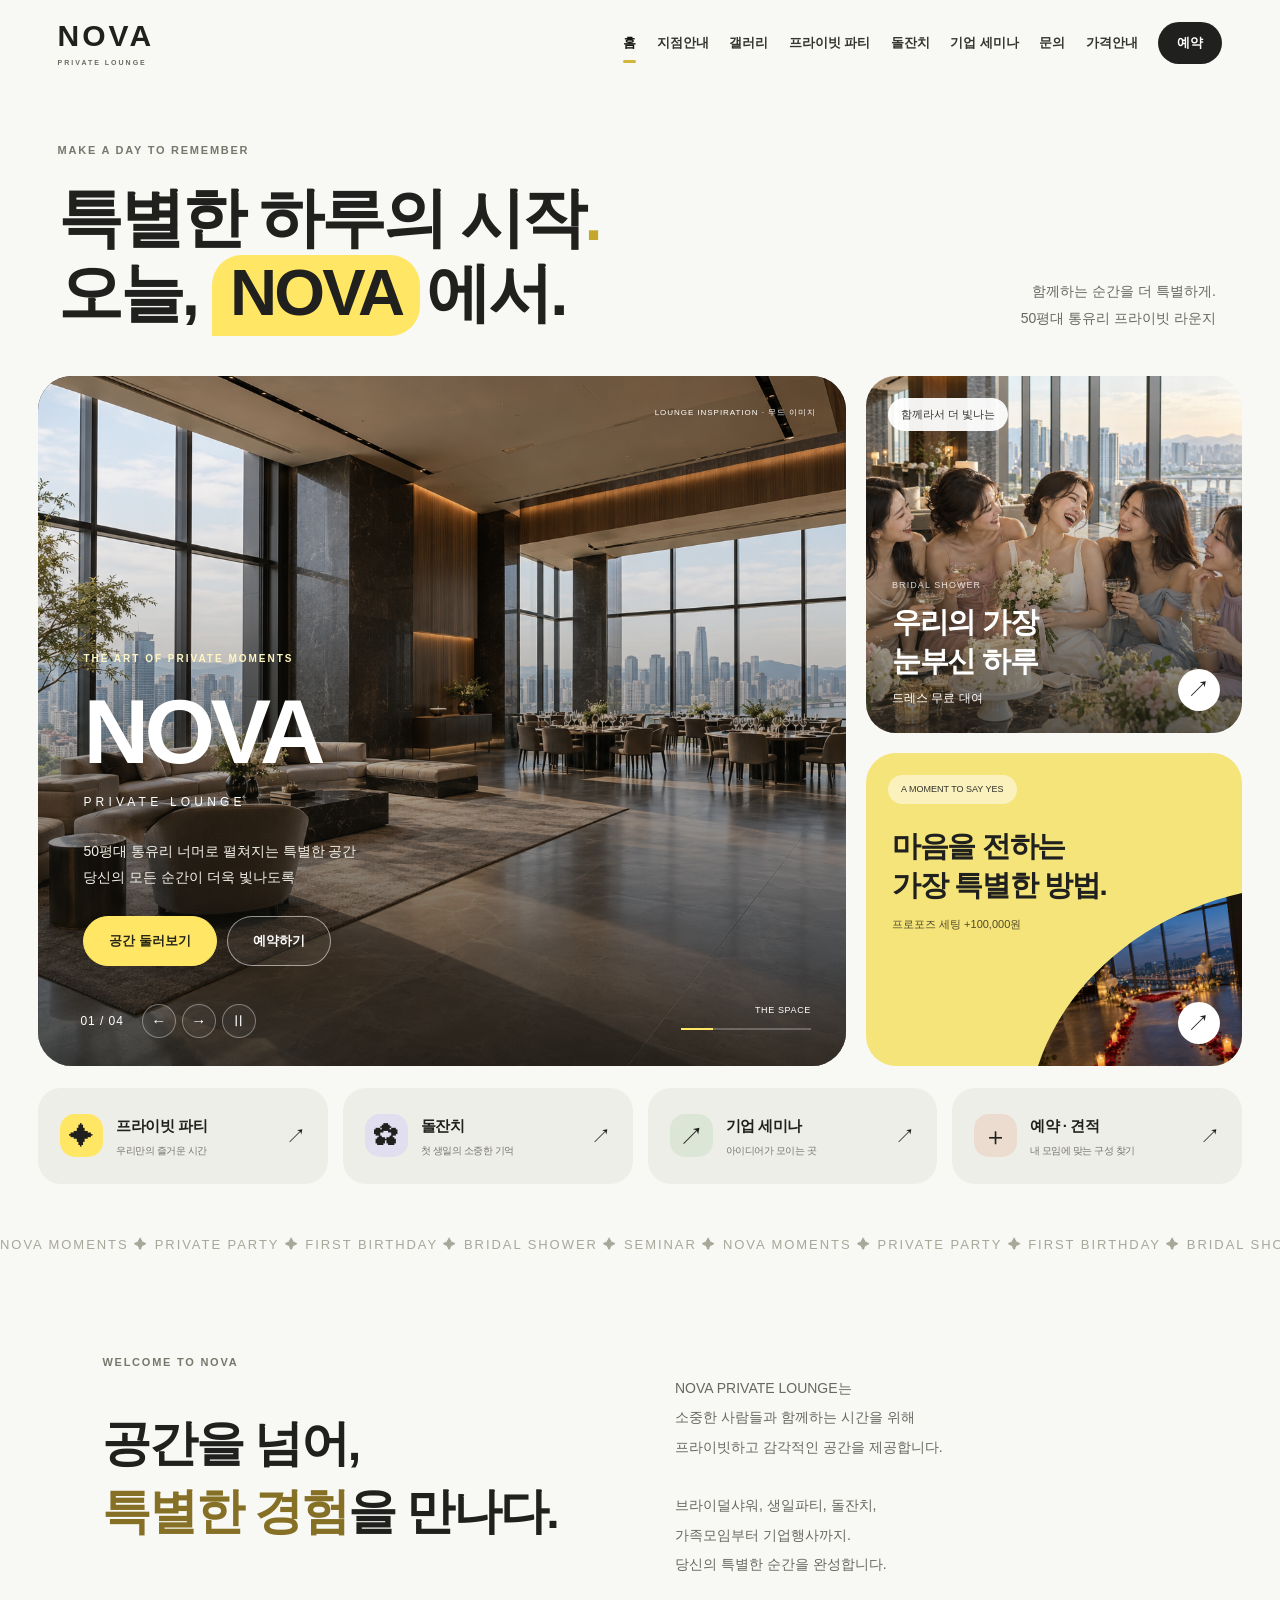
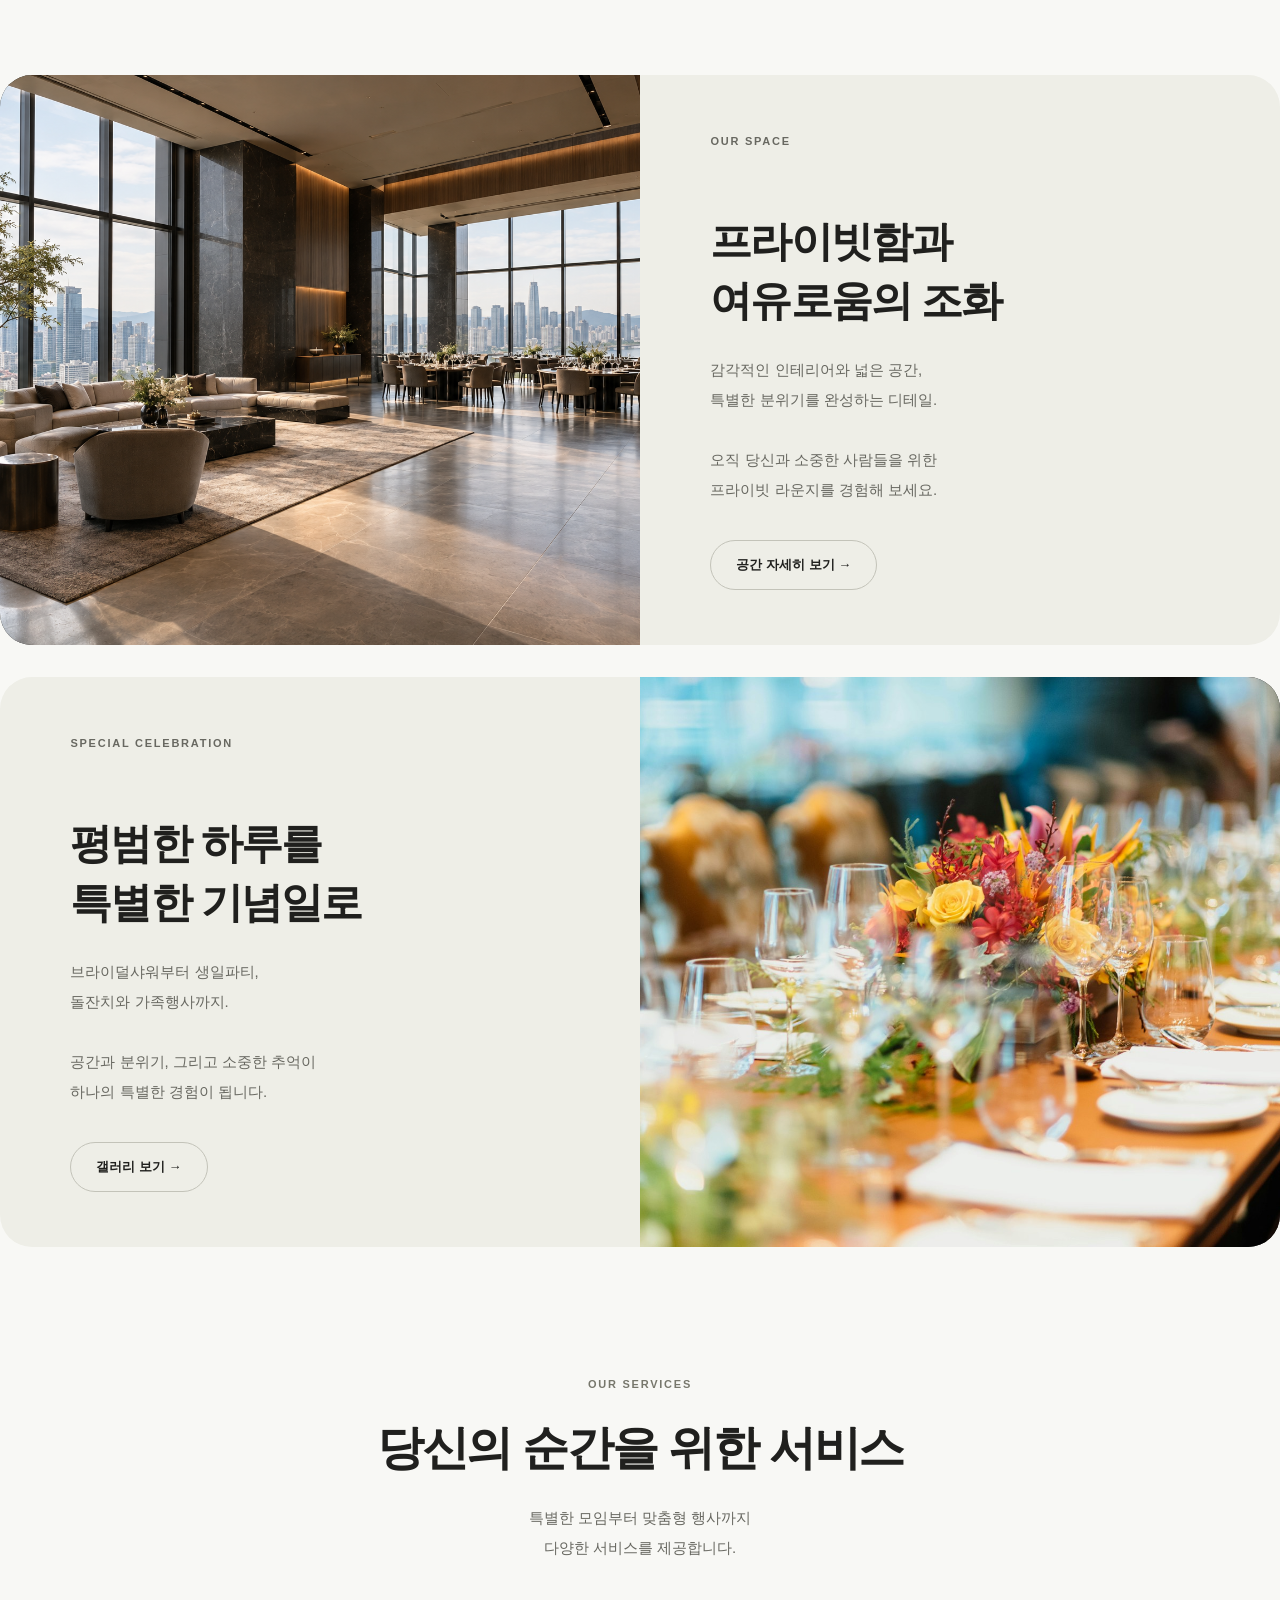
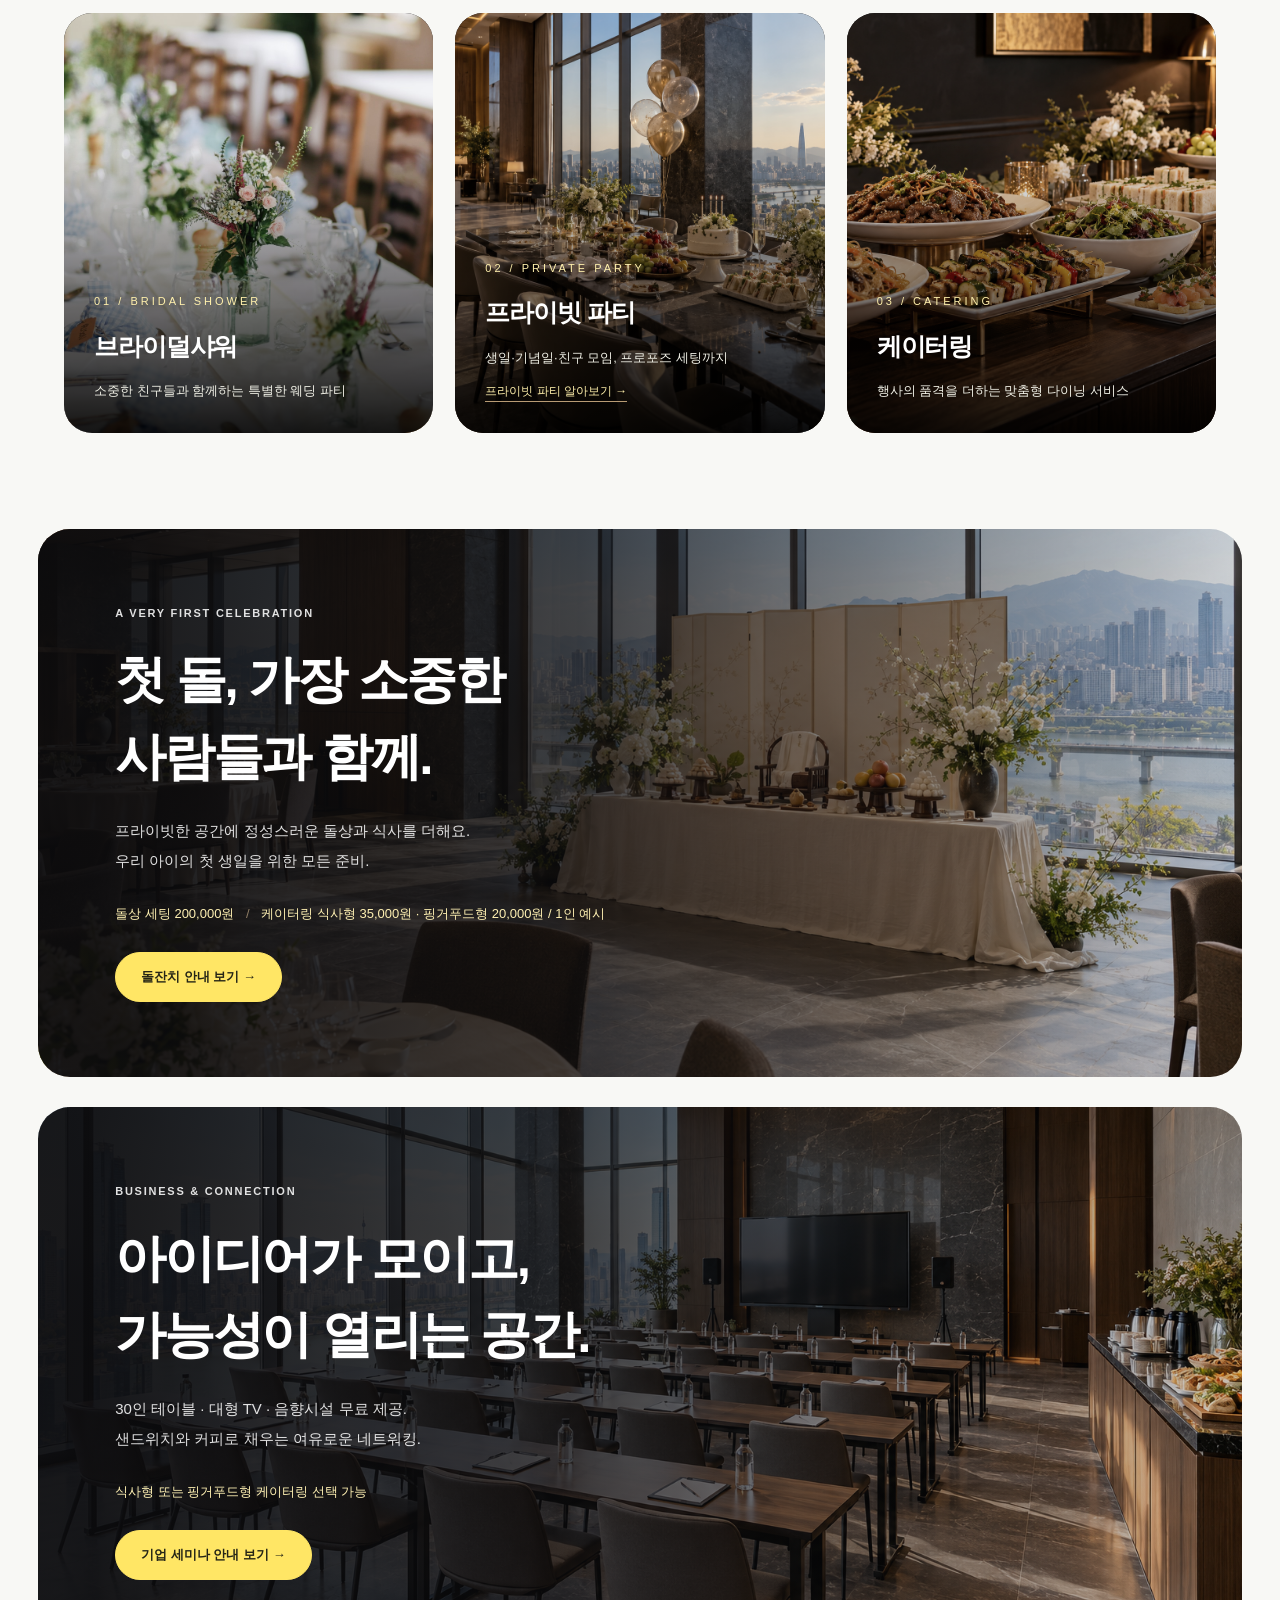
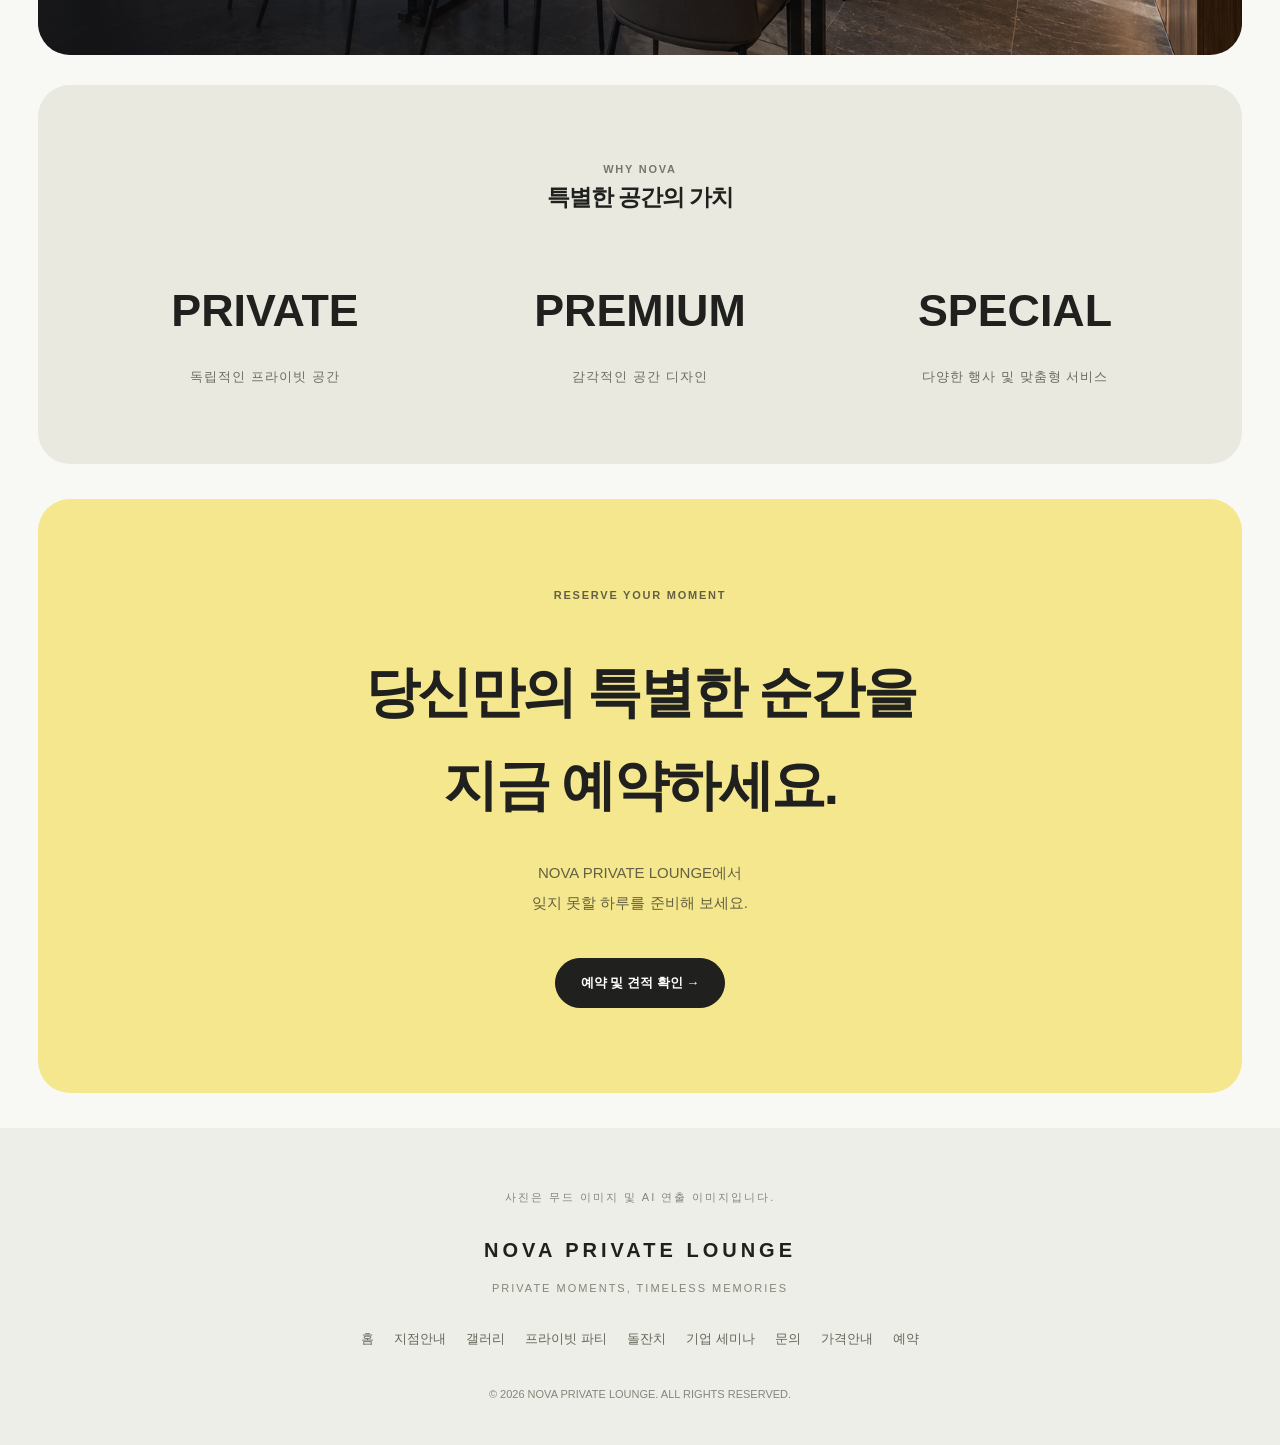
==== commit 7e20ac9d: "NOVA" ====
--- a/index.html
+++ b/index.html
@@ -1,2 +1,675 @@
-<!doctype html><html lang="ko"><head><meta charset="utf-8"><meta name="viewport" content="width=device-width,initial-scale=1"><meta name="theme-color" content="#090909"><meta name="description" content="NOVA PRIVATE LOUNGE - 홈"><title>홈 | NOVA PRIVATE LOUNGE</title><link rel="stylesheet" href="style.css"></head><body><header class="header" id="header"><a aria-label="NOVA 홈" class="brand" href="index.html">NOVA<span>PRIVATE LOUNGE</span></a><button aria-expanded="false" aria-label="메뉴 열기" class="menu-toggle">☰</button><nav class="nav" id="nav"><a href="index.html">홈</a><a href="locations.html">지점안내</a><a href="gallery.html">갤러리</a><a href="contact.html">문의</a><a href="pricing.html">가격안내</a><a class="nav-book" href="booking.html">예약</a></nav></header><main><section class="hero" id="home"><video autoplay="" loop="" muted="" playsinline="" poster="https://images.unsplash.com/photo-1600607687920-4e2a09cf159d?w=1800&amp;q=85" preload="metadata"><source src="assets/nova-hero.mp4" type="video/mp4"/></video><div class="hero-shade"></div><div class="hero-inner reveal"><p class="eyebrow">EXCLUSIVE PRIVATE EXPERIENCE</p><h1>YOUR MOMENT.<br/><em>OUR SPACE.</em></h1><p class="hero-sub">소중한 순간이 특별한 기억이 되는 곳</p><a class="outline-btn" href="locations.html">DISCOVER NOVA <span>↗</span></a></div><a class="scroll-hint" href="#intro">SCROLL TO EXPLORE <span>↓</span></a></section>
-<section class="intro section" id="intro"><p class="eyebrow reveal">WELCOME TO NOVA</p><h2 class="reveal">일상을 벗어난 공간,<br/><em>특별함을 경험하다.</em></h2><p class="reveal">브라이덜샤워부터 생일, 가족모임, 프라이빗 파티까지.<br/>NOVA에서 당신만의 순간을 완성하세요.</p></section></main><footer><div class="footer-logo">NOVA <span>PRIVATE LOUNGE</span></div><p>MAKE EVERY MOMENT EXTRAORDINARY.</p><small>© 2026 NOVA. All rights reserved.</small></footer><script src="script.js"></script></body></html>+<!doctype html>
+<html lang="ko">
+  <head>
+    <meta charset="UTF-8" />
+    <meta name="viewport" content="width=device-width, initial-scale=1.0" />
+
+    <meta
+      name="description"
+      content="대구 프라이빗 파티룸 NOVA PRIVATE LOUNGE. 브라이덜샤워, 생일파티, 돌잔치, 가족모임, 케이터링, 프라이빗 행사 공간."
+    />
+
+    <meta
+      name="keywords"
+      content="대구 파티룸, 노바 프라이빗 라운지, 대구 브라이덜샤워, 대구 돌잔치, 대구 공간대여, 대구 케이터링"
+    />
+
+    <title>NOVA PRIVATE LOUNGE | 프라이빗 파티 & 라운지</title>
+
+    <link rel="stylesheet" href="style.css" />
+
+    <style>
+      /* 메인 페이지 전용 스타일 */
+
+      .nova-hero {
+        position: relative;
+        height: 100svh;
+        min-height: 620px;
+        display: flex;
+        align-items: center;
+        justify-content: center;
+        overflow: hidden;
+        background: #090909;
+        text-align: center;
+      }
+
+      .nova-hero .hero-media {
+        position: absolute;
+        inset: 0;
+        width: 100%;
+        height: 100%;
+        object-fit: cover;
+      }
+
+      .nova-hero::after {
+        content: "";
+        position: absolute;
+        inset: 0;
+        background: linear-gradient(
+          180deg,
+          rgba(0, 0, 0, 0.45),
+          rgba(0, 0, 0, 0.25) 40%,
+          rgba(0, 0, 0, 0.85)
+        );
+      }
+
+      .hero-content {
+        position: relative;
+        z-index: 2;
+        padding: 25px;
+        animation: heroFade 1.5s ease both;
+      }
+
+      .hero-content .eyebrow {
+        color: #d6b47d;
+        letter-spacing: 6px;
+        font-size: 13px;
+        margin-bottom: 25px;
+      }
+
+      .hero-content h1 {
+        color: white;
+        font-size: clamp(48px, 8vw, 115px);
+        letter-spacing: 8px;
+        font-weight: 400;
+        margin: 0;
+        line-height: 1.15;
+      }
+
+      .hero-subtitle {
+        color: #e0d5c5;
+        letter-spacing: 7px;
+        font-size: clamp(12px, 1.4vw, 18px);
+        margin-top: 18px;
+      }
+
+      .hero-description {
+        color: #d1cbc3;
+        line-height: 2;
+        margin: 40px 0;
+        font-size: 15px;
+      }
+
+      .hero-actions {
+        display: flex;
+        justify-content: center;
+        flex-wrap: wrap;
+        gap: 15px;
+      }
+
+      .scroll-indicator {
+        position: absolute;
+        bottom: 40px;
+        left: 50%;
+        transform: translateX(-50%);
+        z-index: 3;
+        color: #ddd;
+        font-size: 11px;
+        letter-spacing: 3px;
+        animation: scrollMove 2s infinite;
+      }
+
+      @keyframes heroFade {
+        from {
+          opacity: 0;
+          transform: translateY(40px);
+        }
+        to {
+          opacity: 1;
+          transform: translateY(0);
+        }
+      }
+
+      @keyframes scrollMove {
+        0%,
+        100% {
+          opacity: 0.5;
+          transform: translate(-50%, 0);
+        }
+        50% {
+          opacity: 1;
+          transform: translate(-50%, 12px);
+        }
+      }
+
+      .intro-section {
+        padding: 150px 24px;
+        text-align: center;
+        background: #0d0d0f;
+      }
+
+      .intro-section h2 {
+        font-size: clamp(30px, 4.5vw, 58px);
+        font-weight: 400;
+        line-height: 1.5;
+        margin: 25px 0;
+      }
+
+      .intro-section h2 em {
+        color: #c9a66b;
+        font-style: normal;
+      }
+
+      .intro-section p {
+        color: #aaa5a0;
+        line-height: 2.1;
+        font-size: 15px;
+      }
+
+      .feature-split {
+        display: grid;
+        grid-template-columns: 1fr 1fr;
+        min-height: 650px;
+        background: #151416;
+      }
+
+      .feature-image {
+        position: relative;
+        min-height: 520px;
+        overflow: hidden;
+        background: #222;
+      }
+
+      .feature-image img {
+        width: 100%;
+        height: 100%;
+        position: absolute;
+        inset: 0;
+        object-fit: cover;
+        transition: transform 1.2s ease;
+      }
+
+      .feature-split:hover .feature-image img {
+        transform: scale(1.04);
+      }
+
+      .feature-content {
+        display: flex;
+        flex-direction: column;
+        align-items: flex-start;
+        justify-content: center;
+        padding: 90px 12%;
+      }
+
+      .feature-content h2 {
+        font-size: clamp(32px, 4vw, 55px);
+        font-weight: 400;
+        line-height: 1.4;
+        margin: 25px 0;
+      }
+
+      .feature-content p {
+        color: #b7b1a9;
+        line-height: 2;
+        margin-bottom: 35px;
+      }
+
+      .feature-split.reverse .feature-image {
+        order: 2;
+      }
+
+      .feature-split.reverse .feature-content {
+        order: 1;
+      }
+
+      .service-grid {
+        max-width: 1300px;
+        margin: 65px auto 0;
+        display: grid;
+        grid-template-columns: repeat(3, 1fr);
+        gap: 24px;
+      }
+
+      .service-card {
+        position: relative;
+        height: 440px;
+        overflow: hidden;
+        background: #1b1b1d;
+      }
+
+      .service-card img {
+        width: 100%;
+        height: 100%;
+        object-fit: cover;
+        transition: transform 0.8s ease;
+      }
+
+      .service-card:hover img {
+        transform: scale(1.08);
+      }
+
+      .service-card::after {
+        content: "";
+        position: absolute;
+        inset: 0;
+        background: linear-gradient(transparent 30%, rgba(0, 0, 0, 0.9));
+      }
+
+      .service-card-content {
+        position: absolute;
+        bottom: 0;
+        left: 0;
+        width: 100%;
+        padding: 30px;
+        z-index: 2;
+      }
+
+      .service-card-content span {
+        color: #d6b47d;
+        font-size: 11px;
+        letter-spacing: 3px;
+      }
+
+      .service-card-content h3 {
+        font-size: 25px;
+        font-weight: 500;
+        margin: 12px 0;
+      }
+
+      .service-card-content p {
+        color: #d0c9c0;
+        font-size: 13px;
+        line-height: 1.8;
+      }
+
+      .stats-section {
+        padding: 110px 25px;
+        background: #171513;
+        text-align: center;
+      }
+
+      .stats-grid {
+        max-width: 1100px;
+        margin: 55px auto 0;
+        display: grid;
+        grid-template-columns: repeat(3, 1fr);
+        gap: 30px;
+      }
+
+      .stat-item strong {
+        display: block;
+        color: #d2af76;
+        font-size: clamp(30px, 4vw, 55px);
+        font-weight: 400;
+        margin-bottom: 15px;
+      }
+
+      .stat-item span {
+        color: #bbb5ae;
+        font-size: 13px;
+        letter-spacing: 1px;
+      }
+
+      .main-cta {
+        position: relative;
+        padding: 145px 25px;
+        text-align: center;
+        background:
+          linear-gradient(rgba(0, 0, 0, 0.78), rgba(0, 0, 0, 0.86)),
+          url("assets/dining.jpg") center/cover;
+      }
+
+      .main-cta h2 {
+        font-size: clamp(34px, 5vw, 65px);
+        font-weight: 400;
+        margin: 25px 0;
+      }
+
+      .main-cta p {
+        color: #bdb5aa;
+        margin-bottom: 40px;
+        line-height: 2;
+      }
+
+      @media (max-width: 900px) {
+        .feature-split {
+          grid-template-columns: 1fr;
+        }
+
+        .feature-image {
+          min-height: 420px;
+        }
+
+        .feature-split.reverse .feature-image,
+        .feature-split.reverse .feature-content {
+          order: initial;
+        }
+
+        .feature-content {
+          padding: 65px 8%;
+        }
+
+        .service-grid {
+          grid-template-columns: repeat(2, 1fr);
+        }
+      }
+
+      @media (max-width: 600px) {
+        .nova-hero {
+          min-height: 650px;
+        }
+
+        .hero-content h1 {
+          letter-spacing: 3px;
+        }
+
+        .hero-subtitle {
+          letter-spacing: 4px;
+        }
+
+        .intro-section {
+          padding: 95px 20px;
+        }
+
+        .service-grid {
+          grid-template-columns: 1fr;
+        }
+
+        .service-card {
+          height: 370px;
+        }
+
+        .stats-grid {
+          grid-template-columns: 1fr;
+          gap: 45px;
+        }
+
+        .main-cta {
+          padding: 100px 20px;
+        }
+      }
+    </style>
+      <link rel="stylesheet" href="experience.css" />
+  </head>
+
+  <body class="nova-refresh home">
+    <!-- 상단 메뉴 -->
+    <a class="skip-link" href="#main-content">본문 바로가기</a>
+    <header class="header">
+      <a href="index.html" class="logo">
+        NOVA
+        <span>PRIVATE LOUNGE</span>
+      </a>
+
+      <button class="menu-toggle" aria-label="메뉴 열기">☰</button>
+
+      <nav class="nav">
+        <a href="index.html" class="active">홈</a>
+        <a href="locations.html">지점안내</a>
+        <a href="gallery.html">갤러리</a>
+        <a href="party.html">프라이빗 파티</a>
+        <a href="doljanchi.html">돌잔치</a>
+        <a href="seminar.html">기업 세미나</a>
+        <a href="contact.html">문의</a>
+        <a href="pricing.html">가격안내</a>
+        <a href="booking.html">예약</a>
+      </nav>
+    </header>
+
+    <main id="main-content">
+      <section class="home-heading"><p class="eyebrow">MAKE A DAY TO REMEMBER</p><h2>특별한 하루의 시작<span class="heading-dot">.</span><br />오늘, <span class="heading-brand">NOVA</span>에서.</h2><p class="home-heading-note">함께하는 순간을 더 특별하게.<br />50평대 통유리 프라이빗 라운지</p></section>
+      <div class="home-stage">
+      <!-- 시네마틱 무드 이미지 -->
+      <section class="nova-hero">
+        <img class="hero-media is-active" data-scene="0" src="assets/glass-room.png" alt="따뜻한 골드 조명과 우드 소재가 어우러진 라운지 무드 이미지" width="1800" height="1200" fetchpriority="high" />
+        <img class="hero-media" data-scene="1" src="assets/glass-party.png" alt="통유리 라운지에서 즐기는 프라이빗 파티" width="1536" height="1024" />
+        <img class="hero-media" data-scene="2" src="assets/glass-proposal.png" alt="장미꽃잎과 촛불로 이어지는 프로포즈 장면" width="1536" height="1024" />
+        <img class="hero-media" data-scene="3" src="assets/glass-seminar.png" alt="넓은 통유리 공간에서 함께하는 기업 세미나" width="1536" height="1024" />
+        <span class="hero-media-caption">LOUNGE INSPIRATION · 무드 이미지</span>
+
+        <div class="hero-content">
+          <p class="eyebrow">THE ART OF PRIVATE MOMENTS</p>
+
+          <h1>NOVA</h1>
+
+          <p class="hero-subtitle">PRIVATE LOUNGE</p>
+
+          <p class="hero-description">
+            50평대 통유리 너머로 펼쳐지는 특별한 공간<br />
+            당신의 모든 순간이 더욱 빛나도록
+          </p>
+
+          <div class="hero-actions">
+            <a href="locations.html" class="btn btn-gold"> 공간 둘러보기 </a>
+
+            <a href="booking.html" class="btn btn-outline"> 예약하기 </a>
+          </div>
+        </div>
+
+        <div class="scene-controls" role="group" aria-label="공간 장면 탐색"><span id="sceneCount" aria-live="off">01 / 04</span><button type="button" id="scenePrev" aria-label="이전 장면">←</button><button type="button" id="sceneNext" aria-label="다음 장면">→</button><button type="button" id="scenePause" aria-label="장면 자동 전환 일시정지" aria-pressed="false">Ⅱ</button></div>
+        <div class="scene-label"><span id="sceneName">THE SPACE</span><span class="scene-track"><i></i></span></div>
+        <div class="scroll-indicator">SCROLL TO EXPLORE ↓</div>
+      </section>
+
+        <aside class="stage-side" aria-label="특별한 모임 추천">
+          <a href="party.html#bridal-guide" class="story-card bridal-story"><img src="assets/glass-bridal-shower.png" alt="드레스를 입은 다섯 친구의 브라이덜샤워" /><span class="story-tag">함께라서 더 빛나는</span><div><span>BRIDAL SHOWER</span><h3>우리의 가장<br />눈부신 하루</h3><p>드레스 무료 대여</p></div><b aria-hidden="true">↗</b></a>
+          <a href="party.html#proposal-guide" class="story-card proposal-story"><span class="story-tag">A MOMENT TO SAY YES</span><h3>마음을 전하는<br />가장 특별한 방법.</h3><p>프로포즈 세팅 +100,000원</p><img src="assets/glass-proposal.png" alt="장미꽃잎과 촛불의 프로포즈 세팅" loading="lazy" /><b aria-hidden="true">↗</b></a>
+        </aside>
+      </div>
+      <nav class="occasion-shortcuts" aria-label="행사 바로가기"><a href="party.html"><span class="shortcut-mark">✦</span><span>프라이빗 파티<small>우리만의 즐거운 시간</small></span><b aria-hidden="true">↗</b></a><a href="doljanchi.html"><span class="shortcut-mark">✿</span><span>돌잔치<small>첫 생일의 소중한 기억</small></span><b aria-hidden="true">↗</b></a><a href="seminar.html"><span class="shortcut-mark">↗</span><span>기업 세미나<small>아이디어가 모이는 곳</small></span><b aria-hidden="true">↗</b></a><a href="booking.html"><span class="shortcut-mark">＋</span><span>예약 · 견적<small>내 모임에 맞는 구성 찾기</small></span><b aria-hidden="true">↗</b></a></nav>
+      <div class="moment-ribbon" aria-hidden="true"><div>NOVA MOMENTS ✦ PRIVATE PARTY ✦ FIRST BIRTHDAY ✦ BRIDAL SHOWER ✦ SEMINAR ✦ NOVA MOMENTS ✦ PRIVATE PARTY ✦ FIRST BIRTHDAY ✦ BRIDAL SHOWER ✦ SEMINAR ✦</div></div>
+      <!-- 브랜드 소개 -->
+      <section class="intro-section">
+        <div class="reveal">
+          <p class="eyebrow">WELCOME TO NOVA</p>
+
+          <h2>
+            공간을 넘어,<br />
+            <em>특별한 경험</em>을 만나다.
+          </h2>
+
+          <p>
+            NOVA PRIVATE LOUNGE는<br />
+            소중한 사람들과 함께하는 시간을 위해<br />
+            프라이빗하고 감각적인 공간을 제공합니다.<br /><br />
+
+            브라이덜샤워, 생일파티, 돌잔치,<br />
+            가족모임부터 기업행사까지.<br />
+            당신의 특별한 순간을 완성합니다.
+          </p>
+        </div>
+      </section>
+
+      <!-- 공간 소개 -->
+      <section class="feature-split">
+        <div class="feature-image">
+          <img
+            src="assets/glass-room.png"
+            alt="라운지 공간 스타일 무드 이미지"
+            loading="lazy"
+          />
+        </div>
+
+        <div class="feature-content reveal">
+          <p class="eyebrow">OUR SPACE</p>
+
+          <h2>
+            프라이빗함과<br />
+            여유로움의 조화
+          </h2>
+
+          <p>
+            감각적인 인테리어와 넓은 공간,<br />
+            특별한 분위기를 완성하는 디테일.<br /><br />
+
+            오직 당신과 소중한 사람들을 위한<br />
+            프라이빗 라운지를 경험해 보세요.
+          </p>
+
+          <a href="locations.html" class="btn btn-outline">
+            공간 자세히 보기 →
+          </a>
+        </div>
+      </section>
+
+      <!-- 행사 소개 -->
+      <section class="feature-split reverse">
+        <div class="feature-image">
+          <img
+            src="assets/celebration.jpg"
+            alt="라운지 공간 스타일 무드 이미지"
+            loading="lazy"
+          />
+        </div>
+
+        <div class="feature-content reveal">
+          <p class="eyebrow">SPECIAL CELEBRATION</p>
+
+          <h2>
+            평범한 하루를<br />
+            특별한 기념일로
+          </h2>
+
+          <p>
+            브라이덜샤워부터 생일파티,<br />
+            돌잔치와 가족행사까지.<br /><br />
+
+            공간과 분위기, 그리고 소중한 추억이<br />
+            하나의 특별한 경험이 됩니다.
+          </p>
+
+          <a href="gallery.html" class="btn btn-outline"> 갤러리 보기 → </a>
+        </div>
+      </section>
+
+      <!-- 서비스 -->
+      <section class="section">
+        <div class="section-heading reveal">
+          <p class="eyebrow">OUR SERVICES</p>
+
+          <h2>당신의 순간을 위한 서비스</h2>
+
+          <p>
+            특별한 모임부터 맞춤형 행사까지<br />
+            다양한 서비스를 제공합니다.
+          </p>
+        </div>
+
+        <div class="service-grid">
+          <article class="service-card reveal">
+            <img
+              src="assets/floral-table.jpg"
+              alt="브라이덜샤워"
+              loading="lazy"
+            />
+
+            <div class="service-card-content">
+              <span>01 / BRIDAL SHOWER</span>
+              <h3>브라이덜샤워</h3>
+              <p>소중한 친구들과 함께하는 특별한 웨딩 파티</p>
+            </div>
+          </article>
+
+          <article class="service-card reveal">
+            <img
+              src="assets/glass-party.png"
+              alt="케이크와 샴페인으로 꾸민 프라이빗 파티 AI 연출 이미지"
+              loading="lazy"
+            />
+
+            <div class="service-card-content">
+              <span>02 / PRIVATE PARTY</span>
+              <h3>프라이빗 파티</h3>
+              <p>생일·기념일·친구 모임, 프로포즈 세팅까지</p><a class="service-card-link" href="party.html">프라이빗 파티 알아보기 →</a>
+            </div>
+          </article>
+
+          <article class="service-card reveal">
+            <img
+              src="assets/dol-buffet.png"
+              alt="케이터링 서비스"
+              loading="lazy"
+            />
+
+            <div class="service-card-content">
+              <span>03 / CATERING</span>
+              <h3>케이터링</h3>
+              <p>행사의 품격을 더하는 맞춤형 다이닝 서비스</p>
+            </div>
+          </article>
+        </div>
+      </section>
+
+      <section class="dol-home-feature">
+        <img src="assets/glass-dol.png" alt="아이보리와 골드 장식으로 꾸민 돌상 AI 연출 이미지" loading="lazy" />
+        <div class="dol-home-content reveal">
+          <p class="eyebrow">A VERY FIRST CELEBRATION</p>
+          <h2>첫 돌, 가장 소중한<br />사람들과 함께.</h2>
+          <p>프라이빗한 공간에 정성스러운 돌상과 식사를 더해요.<br />우리 아이의 첫 생일을 위한 모든 준비.</p>
+          <p class="dol-home-prices">돌상 세팅 200,000원 <span> / </span> 케이터링 식사형 35,000원 · 핑거푸드형 20,000원 / 1인 예시</p>
+          <a href="doljanchi.html" class="btn btn-gold">돌잔치 안내 보기 →</a>
+        </div>
+      </section>
+
+      <section class="dol-home-feature seminar-home-feature"><img src="assets/glass-seminar.png" alt="대형 TV와 30인 테이블이 있는 세미나 공간 AI 연출 이미지" loading="lazy" /><div class="dol-home-content"><p class="eyebrow">BUSINESS & CONNECTION</p><h2>아이디어가 모이고,<br />가능성이 열리는 공간.</h2><p>30인 테이블 · 대형 TV · 음향시설 무료 제공.<br />샌드위치와 커피로 채우는 여유로운 네트워킹.</p><p class="dol-home-prices">식사형 또는 핑거푸드형 케이터링 선택 가능</p><a href="seminar.html" class="btn btn-gold">기업 세미나 안내 보기 →</a></div></section>
+      <!-- 공간 특징 -->
+      <section class="stats-section">
+        <div class="reveal">
+          <p class="eyebrow">WHY NOVA</p>
+          <h2>특별한 공간의 가치</h2>
+        </div>
+
+        <div class="stats-grid">
+          <div class="stat-item reveal">
+            <strong>PRIVATE</strong>
+            <span>독립적인 프라이빗 공간</span>
+          </div>
+
+          <div class="stat-item reveal">
+            <strong>PREMIUM</strong>
+            <span>감각적인 공간 디자인</span>
+          </div>
+
+          <div class="stat-item reveal">
+            <strong>SPECIAL</strong>
+            <span>다양한 행사 및 맞춤형 서비스</span>
+          </div>
+        </div>
+      </section>
+
+      <!-- 예약 안내 -->
+      <section class="main-cta">
+        <div class="reveal">
+          <p class="eyebrow">RESERVE YOUR MOMENT</p>
+
+          <h2>
+            당신만의 특별한 순간을<br />
+            지금 예약하세요.
+          </h2>
+
+          <p>
+            NOVA PRIVATE LOUNGE에서<br />
+            잊지 못할 하루를 준비해 보세요.
+          </p>
+
+          <a href="booking.html" class="btn btn-gold"> 예약 및 견적 확인 → </a>
+        </div>
+      </section>
+    </main>
+
+    <!-- 푸터 -->
+    <footer class="footer">
+      <p class="media-disclaimer">사진은 무드 이미지 및 AI 연출 이미지입니다.</p>
+      <p class="footer-logo">NOVA PRIVATE LOUNGE</p>
+
+      <p>PRIVATE MOMENTS, TIMELESS MEMORIES</p>
+
+      <div class="footer-links">
+        <a href="index.html">홈</a>
+        <a href="locations.html">지점안내</a>
+        <a href="gallery.html">갤러리</a>
+        <a href="party.html">프라이빗 파티</a>
+        <a href="doljanchi.html">돌잔치</a>
+        <a href="seminar.html">기업 세미나</a>
+        <a href="contact.html">문의</a>
+        <a href="pricing.html">가격안내</a>
+        <a href="booking.html">예약</a>
+      </div>
+
+      <small> © 2026 NOVA PRIVATE LOUNGE. ALL RIGHTS RESERVED. </small>
+    </footer>
+
+    <script src="script.js"></script>
+    <script src="experience.js"></script>
+  </body>
+</html>
--- a/style.css
+++ b/style.css
@@ -1,3 +1,941 @@
-@import url('https://fonts.googleapis.com/css2?family=DM+Sans:wght@400;500;600;700&family=Noto+Sans+KR:wght@300;400;500;600;700&display=swap');
-:root{--bg:#090909;--panel:#151515;--gold:#c8ab75;--white:#f4f1eb;--muted:#aaa;scroll-behavior:smooth}*{box-sizing:border-box}body{margin:0;background:var(--bg);color:var(--white);font-family:'DM Sans','Noto Sans KR',sans-serif}a{color:inherit;text-decoration:none}button,input,select,textarea{font:inherit}button{cursor:pointer}.header{position:fixed;z-index:50;top:0;left:0;width:100%;height:82px;display:flex;align-items:center;justify-content:space-between;padding:0 5.5%;transition:background .35s,backdrop-filter .35s}.header.scrolled{background:rgba(9,9,9,.9);backdrop-filter:blur(15px);border-bottom:1px solid #ffffff17}.brand{font-size:29px;font-weight:700;letter-spacing:.25em;line-height:1}.brand span{display:block;font-size:8px;letter-spacing:.32em;color:var(--gold);margin-top:8px}.nav{display:flex;align-items:center;gap:29px}.nav a{font-size:13px;white-space:nowrap;transition:color .2s}.nav a:hover{color:var(--gold)}.nav-book{border:1px solid var(--gold);padding:12px 23px;color:var(--gold)}.menu-toggle{display:none;background:none;border:0;color:white;font-size:25px}.hero{height:100svh;min-height:640px;position:relative;display:flex;align-items:center;justify-content:center;text-align:center;overflow:hidden;background:#171411 url('https://images.unsplash.com/photo-1600607687920-4e2a09cf159d?w=1800&q=85') center/cover}.hero video{position:absolute;inset:0;width:100%;height:100%;object-fit:cover}.hero-shade{position:absolute;inset:0;background:linear-gradient(180deg,#0009,#0005 40%,#000b)}.hero-inner{position:relative;z-index:1;padding:0 20px}.eyebrow{color:var(--gold);letter-spacing:.34em;font-size:12px;font-weight:600}.hero h1{font-size:clamp(52px,8vw,128px);line-height:1.02;letter-spacing:-.055em;margin:26px 0;font-weight:600}.hero h1 em,.intro h2 em,.feature h2 em,.contact h2 em{font-style:normal;color:var(--gold)}.hero-sub{font-size:clamp(14px,1.5vw,19px);font-weight:300;letter-spacing:.12em;margin-bottom:45px}.outline-btn{display:inline-flex;gap:50px;align-items:center;justify-content:space-between;border:1px solid #ffffff80;padding:18px 26px;font-size:12px;letter-spacing:.16em;transition:background .25s}.outline-btn:hover{background:#ffffff24}.scroll-hint{position:absolute;bottom:35px;z-index:2;font-size:10px;letter-spacing:.24em;display:flex;flex-direction:column;gap:14px;align-items:center}.scroll-hint span{font-size:20px}.section{padding:125px 7%}.intro{text-align:center;padding:160px 20px}.intro h2,.feature h2,.contact h2{font-size:clamp(35px,5vw,75px);line-height:1.4;letter-spacing:-.055em;font-weight:500;margin:25px 0}.intro>p:last-child,.feature-copy>p:not(.eyebrow),.contact>p:not(.eyebrow){color:#b7b7b7;line-height:2;font-size:15px}.feature{display:grid;grid-template-columns:1.2fr 1fr;min-height:650px;background:#151515}.feature-img{background:url('https://images.unsplash.com/photo-1600210492486-724fe5c67fb0?w=1300&q=85') center/cover;min-height:550px}.feature-copy{padding:12%;display:flex;flex-direction:column;align-items:flex-start;justify-content:center}.feature-copy h2{font-size:clamp(34px,4vw,62px)}.text-link{color:var(--gold);margin-top:30px;border-bottom:1px solid var(--gold);padding-bottom:8px;font-size:14px}.section-heading{text-align:center;margin-bottom:65px}.section-heading h2{font-size:clamp(36px,5vw,68px);font-weight:500;margin:16px 0}.section-heading>p:last-child{color:var(--muted);font-size:14px;line-height:1.8}.location-grid{display:grid;grid-template-columns:repeat(2,1fr);gap:24px}.location-card{background:#161616;overflow:hidden}.location-image{height:360px;background-size:cover;background-position:center;transition:transform .7s}.location-card:hover .location-image{transform:scale(1.04)}.img-one{background-image:url('https://images.unsplash.com/photo-1600607687939-ce8a6c25118c?w=1000&q=85')}.img-two{background-image:url('https://images.unsplash.com/photo-1600566753190-17f0baa2a6c3?w=1000&q=85')}.img-three{background-image:url('https://images.unsplash.com/photo-1600210492486-724fe5c67fb0?w=1000&q=85')}.img-four{background-image:url('https://images.unsplash.com/photo-1600607687920-4e2a09cf159d?w=1000&q=85')}.location-info{position:relative;background:#161616;padding:25px 28px}.location-info span{color:var(--gold);font-size:10px;letter-spacing:.17em}.location-info h3{font-size:23px;margin:13px 0 7px;font-weight:500}.location-info p{color:var(--muted);font-size:13px}.photo-note{text-align:center;color:#777;font-size:12px;margin-top:25px}.gallery-section{background:#111}.gallery-track{display:flex;gap:20px;overflow-x:auto;scroll-snap-type:x mandatory;padding-bottom:15px}.gallery-track img{width:min(68vw,650px);height:420px;object-fit:cover;scroll-snap-align:center;flex:none}.pricing{background:#0c0c0c}.calc{max-width:1100px;margin:auto;display:grid;grid-template-columns:1.2fr 1fr;background:#191919;border:1px solid #3d3426}.calc-fields{padding:45px;display:grid;grid-template-columns:1fr 1fr;gap:25px}.calc label,.booking-form label{display:flex;flex-direction:column;gap:11px;font-size:13px;color:#ddd}.calc input,.calc select,.booking-form input,.booking-form select,.booking-form textarea{background:#0b0b0b;border:1px solid #4b453c;color:white;padding:15px;width:100%;border-radius:0;min-width:0}.calc-total{background:#252016;padding:45px;display:flex;flex-direction:column;justify-content:center}.calc-total>span{color:#d6c29c;font-size:14px}.calc-total strong{font-size:clamp(35px,4vw,57px);margin:14px 0}.calc-total small,.calc-total p{color:#b7a990;line-height:1.7}.calc-total p{font-size:12px}.gold-btn{background:var(--gold);color:#111;border:0;padding:18px 25px;display:inline-block;text-align:center;font-weight:700;margin-top:22px}.gold-btn:hover{background:#dfc591}.contact{text-align:center;background:radial-gradient(ellipse at center,#302719 0,#101010 60%)}.contact .outline-btn{margin-top:30px}.booking-form{max-width:850px;margin:auto;display:grid;grid-template-columns:1fr 1fr;gap:25px}.full{grid-column:1/-1}.status{color:var(--gold);font-size:13px;margin:0}footer{border-top:1px solid #292929;padding:65px 7%;text-align:center}.footer-logo{font-size:30px;letter-spacing:.2em;font-weight:700}.footer-logo span{display:block;color:var(--gold);font-size:9px;letter-spacing:.3em;margin-top:7px}footer p{color:#aaa;font-size:11px;letter-spacing:.15em;margin:25px 0}footer small{color:#777}.reveal{opacity:0;transform:translateY(35px);transition:opacity .8s ease,transform .8s ease}.reveal.visible{opacity:1;transform:none}section{scroll-margin-top:80px}@media(max-width:850px){.header{height:70px;padding:0 5%}.menu-toggle{display:block}.nav{display:none;position:absolute;top:70px;left:0;right:0;background:#111;flex-direction:column;align-items:stretch;padding:22px 6%;gap:0;border-bottom:1px solid #333}.nav.open{display:flex}.nav a{padding:14px 0}.nav-book{text-align:center;margin-top:12px}.section{padding:90px 6%}.feature{grid-template-columns:1fr}.feature-img{min-height:390px}.feature-copy{padding:65px 7%}.location-grid{grid-template-columns:1fr}.location-image{height:310px}.calc{grid-template-columns:1fr}.calc-fields,.calc-total{padding:28px}.gallery-track img{width:80vw;height:300px}.intro{padding:110px 20px}}@media(max-width:480px){.hero h1{font-size:49px}.eyebrow{font-size:10px}.calc-fields,.booking-form{grid-template-columns:1fr}.gallery-track img{height:240px}.location-image{height:250px}}
-@media(prefers-reduced-motion:reduce){*,*:before,*:after{scroll-behavior:auto!important;transition:none!important}.reveal{opacity:1;transform:none}}
+/* ==========================================
+   NOVA PRIVATE LOUNGE
+   PREMIUM BLACK & GOLD DESIGN
+========================================== */
+
+/* 1. 기본 설정 */
+
+:root {
+  --black: #0b0b0d;
+  --dark: #111113;
+  --dark-light: #19181a;
+  --gold: #c9a66b;
+  --gold-light: #e0c18b;
+  --white: #f5f2ed;
+  --gray: #aaa49b;
+  --border: #37312b;
+  --header-height: 86px;
+}
+
+* {
+  margin: 0;
+  padding: 0;
+  box-sizing: border-box;
+}
+
+html {
+  scroll-behavior: smooth;
+}
+
+body {
+  background: var(--black);
+  color: var(--white);
+  font-family:
+    "Pretendard", "Noto Sans KR", "Apple SD Gothic Neo", Arial, sans-serif;
+  font-size: 15px;
+  line-height: 1.7;
+  overflow-x: hidden;
+  -webkit-font-smoothing: antialiased;
+}
+
+a {
+  color: inherit;
+  text-decoration: none;
+}
+
+button,
+input,
+select,
+textarea {
+  font: inherit;
+}
+
+button {
+  cursor: pointer;
+}
+
+img,
+video {
+  max-width: 100%;
+}
+
+img {
+  display: block;
+}
+
+::selection {
+  background: var(--gold);
+  color: #111;
+}
+
+/* ==========================================
+   2. 상단 헤더
+========================================== */
+
+.header {
+  position: fixed;
+  top: 0;
+  left: 0;
+  width: 100%;
+  height: var(--header-height);
+  padding: 0 6%;
+  display: flex;
+  align-items: center;
+  justify-content: space-between;
+  gap: 30px;
+  background: rgba(9, 9, 11, 0.88);
+  backdrop-filter: blur(18px);
+  -webkit-backdrop-filter: blur(18px);
+  border-bottom: 1px solid rgba(201, 166, 107, 0.15);
+  z-index: 1000;
+  transition:
+    background 0.35s ease,
+    box-shadow 0.35s ease;
+}
+
+.header.scrolled {
+  background: rgba(9, 9, 11, 0.97);
+  box-shadow: 0 8px 35px rgba(0, 0, 0, 0.25);
+}
+
+.logo {
+  display: flex;
+  flex-direction: column;
+  color: var(--gold);
+  font-size: 28px;
+  font-weight: 600;
+  line-height: 1.1;
+  letter-spacing: 5px;
+  white-space: nowrap;
+}
+
+.logo span {
+  color: #c9bba7;
+  font-size: 8px;
+  letter-spacing: 3px;
+  margin-top: 7px;
+}
+
+.nav {
+  display: flex;
+  align-items: center;
+  gap: clamp(15px, 2.3vw, 38px);
+}
+
+.nav a {
+  position: relative;
+  color: #ddd8d1;
+  font-size: 14px;
+  font-weight: 400;
+  white-space: nowrap;
+  transition: color 0.3s ease;
+}
+
+.nav a::after {
+  content: "";
+  position: absolute;
+  left: 0;
+  bottom: -9px;
+  width: 0;
+  height: 1px;
+  background: var(--gold);
+  transition: width 0.3s ease;
+}
+
+.nav a:hover,
+.nav a.active {
+  color: var(--gold);
+}
+
+.nav a:hover::after,
+.nav a.active::after {
+  width: 100%;
+}
+
+.menu-toggle {
+  display: none;
+  background: none;
+  border: none;
+  color: var(--gold);
+  font-size: 27px;
+  line-height: 1;
+}
+
+/* ==========================================
+   3. 공통 페이지 상단
+========================================== */
+
+.page-hero {
+  min-height: 440px;
+  padding: calc(var(--header-height) + 80px) 24px 80px;
+  display: flex;
+  flex-direction: column;
+  align-items: center;
+  justify-content: center;
+  text-align: center;
+  background:
+    radial-gradient(
+      ellipse at 50% 80%,
+      rgba(138, 99, 51, 0.14),
+      transparent 60%
+    ),
+    linear-gradient(145deg, #1a1715, #09090b 70%);
+  border-bottom: 1px solid var(--border);
+}
+
+.eyebrow {
+  color: var(--gold);
+  font-size: 12px;
+  font-weight: 500;
+  letter-spacing: 4px;
+  text-transform: uppercase;
+}
+
+.page-hero h1 {
+  font-size: clamp(38px, 5vw, 65px);
+  font-weight: 400;
+  letter-spacing: 1px;
+  margin: 20px 0;
+}
+
+.page-hero > p:last-child {
+  color: #b9b0a6;
+  font-size: 15px;
+  line-height: 2;
+}
+
+/* ==========================================
+   4. 공통 섹션
+========================================== */
+
+.section {
+  padding: 110px 24px;
+}
+
+.section-dark {
+  background: #151416;
+}
+
+.section-heading {
+  max-width: 850px;
+  margin: 0 auto 50px;
+  text-align: center;
+}
+
+.section-heading h2 {
+  font-size: clamp(29px, 4vw, 48px);
+  font-weight: 400;
+  line-height: 1.45;
+  margin: 20px 0;
+}
+
+.section-heading > p:last-child {
+  color: #ada69e;
+  font-size: 15px;
+  line-height: 2;
+}
+
+/* ==========================================
+   5. 버튼
+========================================== */
+
+.btn {
+  display: inline-flex;
+  align-items: center;
+  justify-content: center;
+  gap: 10px;
+  min-height: 51px;
+  padding: 14px 28px;
+  border: 1px solid transparent;
+  font-size: 13px;
+  font-weight: 500;
+  letter-spacing: 0.5px;
+  text-align: center;
+  transition:
+    background 0.3s ease,
+    color 0.3s ease,
+    border-color 0.3s ease,
+    transform 0.3s ease;
+}
+
+.btn:hover {
+  transform: translateY(-3px);
+}
+
+.btn-gold {
+  background: var(--gold);
+  border-color: var(--gold);
+  color: #14110e;
+}
+
+.btn-gold:hover {
+  background: var(--gold-light);
+  border-color: var(--gold-light);
+}
+
+.btn-outline {
+  background: transparent;
+  border-color: #81705b;
+  color: #e5ddd1;
+}
+
+.btn-outline:hover {
+  background: rgba(201, 166, 107, 0.1);
+  border-color: var(--gold);
+  color: var(--gold);
+}
+
+/* ==========================================
+   6. 스크롤 애니메이션
+========================================== */
+
+.reveal {
+  opacity: 0;
+  transform: translateY(35px);
+  transition:
+    opacity 0.85s ease,
+    transform 0.85s cubic-bezier(0.2, 0.7, 0.2, 1);
+}
+
+.reveal.visible {
+  opacity: 1;
+  transform: translateY(0);
+}
+
+@media (prefers-reduced-motion: reduce) {
+  *,
+  *::before,
+  *::after {
+    scroll-behavior: auto !important;
+    animation-duration: 0.01ms !important;
+    transition-duration: 0.01ms !important;
+  }
+
+  .reveal {
+    opacity: 1;
+    transform: none;
+  }
+}
+
+/* ==========================================
+   7. 문의 페이지
+========================================== */
+
+.contact-grid {
+  max-width: 1100px;
+  margin: 0 auto;
+  display: grid;
+  grid-template-columns: repeat(2, minmax(0, 1fr));
+  gap: 25px;
+}
+
+.contact-card {
+  min-height: 360px;
+  padding: 50px 40px;
+  background: #181719;
+  border: 1px solid var(--border);
+  transition:
+    border-color 0.3s,
+    transform 0.3s;
+}
+
+.contact-card:hover {
+  border-color: var(--gold);
+  transform: translateY(-5px);
+}
+
+.contact-number {
+  color: var(--gold);
+  font-size: 12px;
+  letter-spacing: 3px;
+}
+
+.contact-card h3 {
+  font-size: 26px;
+  font-weight: 500;
+  margin: 25px 0 18px;
+}
+
+.contact-card p {
+  color: #b4ada4;
+  line-height: 2;
+  margin-bottom: 30px;
+}
+
+.steps-grid {
+  max-width: 1100px;
+  margin: 0 auto;
+  display: grid;
+  grid-template-columns: repeat(3, minmax(0, 1fr));
+  gap: 22px;
+}
+
+.step-card {
+  text-align: center;
+  padding: 45px 25px;
+  background: #1c1a1c;
+  border: 1px solid var(--border);
+}
+
+.step-number {
+  color: var(--gold);
+  font-size: 32px;
+  font-weight: 300;
+}
+
+.step-card h3 {
+  margin: 20px 0;
+  font-size: 20px;
+  font-weight: 500;
+}
+
+.step-card p {
+  color: #aaa39b;
+  font-size: 14px;
+  line-height: 1.9;
+}
+
+.faq-container {
+  max-width: 950px;
+  margin: 0 auto;
+}
+
+.faq-item {
+  border-bottom: 1px solid var(--border);
+  padding: 23px 10px;
+}
+
+.faq-item summary {
+  cursor: pointer;
+  font-size: 17px;
+  color: #eae4db;
+}
+
+.faq-item[open] summary {
+  color: var(--gold);
+}
+
+.faq-item p {
+  padding: 18px 10px 5px;
+  color: #b5ada3;
+  line-height: 2;
+}
+
+/* ==========================================
+   8. 하단 예약 유도
+========================================== */
+
+.contact-bottom {
+  padding: 130px 24px;
+  text-align: center;
+  background:
+    radial-gradient(
+      ellipse at center,
+      rgba(151, 109, 59, 0.14),
+      transparent 65%
+    ),
+    #111012;
+  border-top: 1px solid var(--border);
+}
+
+.contact-bottom h2 {
+  font-size: clamp(32px, 4.5vw, 56px);
+  font-weight: 400;
+  line-height: 1.5;
+  margin: 25px 0;
+}
+
+.contact-bottom p:not(.eyebrow) {
+  color: #b5ada3;
+  line-height: 2;
+  margin-bottom: 35px;
+}
+
+/* ==========================================
+   9. 예약 페이지
+========================================== */
+
+.booking-layout {
+  max-width: 1150px;
+  margin: 0 auto;
+  display: grid;
+  grid-template-columns: minmax(0, 1.2fr) minmax(320px, 0.8fr);
+  gap: 35px;
+  align-items: start;
+}
+
+.booking-form {
+  background: #181719;
+  border: 1px solid var(--border);
+  padding: 45px;
+}
+
+.form-group {
+  margin-bottom: 28px;
+}
+
+.form-group > label:first-child {
+  display: block;
+  color: #e7e0d7;
+  font-size: 14px;
+  margin-bottom: 12px;
+}
+
+.form-group input,
+.form-group select,
+.form-group textarea,
+.sub-options input {
+  display: block;
+  width: 100%;
+  min-height: 49px;
+  padding: 12px 15px;
+  border: 1px solid #494139;
+  border-radius: 0;
+  background: #111113;
+  color: #f0eae2;
+  outline: none;
+  color-scheme: dark;
+  transition: border-color 0.25s;
+}
+
+.form-group textarea {
+  resize: vertical;
+}
+
+.form-group input:focus,
+.form-group select:focus,
+.form-group textarea:focus,
+.sub-options input:focus {
+  border-color: var(--gold);
+}
+
+.form-group small,
+.sub-options small {
+  display: block;
+  color: #999188;
+  font-size: 12px;
+  margin-top: 9px;
+}
+
+.form-row {
+  display: grid;
+  grid-template-columns: 1fr 1fr;
+  gap: 20px;
+}
+
+.check-option {
+  display: flex;
+  align-items: center;
+  gap: 12px;
+  padding: 15px 0;
+  cursor: pointer;
+  color: #d8d1c7;
+}
+
+.check-option input {
+  display: inline-block;
+  width: 18px;
+  height: 18px;
+  min-height: auto;
+  accent-color: var(--gold);
+}
+
+.sub-options {
+  padding: 20px;
+  background: #222022;
+  border: 1px solid var(--border);
+  margin: 5px 0 15px;
+}
+
+.sub-options[hidden] {
+  display: none;
+}
+
+.sub-options label {
+  display: block;
+  font-size: 13px;
+  margin-bottom: 12px;
+  color: #ddd3c6;
+}
+
+.estimate-card {
+  position: sticky;
+  top: 110px;
+  background: linear-gradient(145deg, #252019, #151416 65%);
+  border: 1px solid #705b3d;
+  padding: 40px 32px;
+}
+
+.estimate-card h2 {
+  font-size: 26px;
+  font-weight: 400;
+  margin: 15px 0 35px;
+}
+
+.estimate-line {
+  display: flex;
+  justify-content: space-between;
+  gap: 20px;
+  padding: 15px 0;
+  border-bottom: 1px solid #40372d;
+  color: #c6beb4;
+  font-size: 14px;
+}
+
+.estimate-line strong {
+  color: #eee4d7;
+  font-weight: 500;
+  text-align: right;
+}
+
+.estimate-total {
+  display: flex;
+  justify-content: space-between;
+  align-items: center;
+  gap: 15px;
+  margin: 35px 0 20px;
+}
+
+.estimate-total span {
+  font-size: 17px;
+}
+
+.estimate-total strong {
+  color: var(--gold-light);
+  font-size: clamp(23px, 3vw, 34px);
+  font-weight: 500;
+  text-align: right;
+}
+
+.estimate-note {
+  color: #aaa197;
+  font-size: 12px;
+  line-height: 1.9;
+  margin-bottom: 30px;
+}
+
+.estimate-card .btn {
+  width: 100%;
+  margin-top: 12px;
+}
+
+/* ==========================================
+   10. 푸터
+========================================== */
+
+.footer {
+  padding: 65px 24px 40px;
+  text-align: center;
+  background: #09090a;
+  border-top: 1px solid #2c2723;
+}
+
+.footer-logo {
+  color: var(--gold);
+  font-size: 20px;
+  font-weight: 500;
+  letter-spacing: 4px;
+  margin-bottom: 12px;
+}
+
+.footer > p:not(.footer-logo) {
+  color: #91897f;
+  font-size: 11px;
+  letter-spacing: 2px;
+}
+
+.footer-links {
+  display: flex;
+  justify-content: center;
+  flex-wrap: wrap;
+  gap: 20px;
+  margin: 30px 0;
+}
+
+.footer-links a {
+  color: #aaa39a;
+  font-size: 13px;
+  transition: color 0.3s;
+}
+
+.footer-links a:hover {
+  color: var(--gold);
+}
+
+.footer small {
+  color: #706a63;
+  font-size: 11px;
+}
+
+/* ==========================================
+   11. 태블릿 반응형
+========================================== */
+
+@media (max-width: 1024px) {
+  .header {
+    padding: 0 4%;
+  }
+
+  .nav {
+    gap: 16px;
+  }
+
+  .nav a {
+    font-size: 13px;
+  }
+
+  .booking-layout {
+    grid-template-columns: minmax(0, 1fr) 340px;
+    gap: 22px;
+  }
+
+  .booking-form {
+    padding: 30px;
+  }
+}
+
+/* ==========================================
+   12. 모바일 반응형
+========================================== */
+
+@media (max-width: 800px) {
+  :root {
+    --header-height: 72px;
+  }
+
+  .header {
+    padding: 0 22px;
+  }
+
+  .logo {
+    font-size: 24px;
+  }
+
+  .menu-toggle {
+    display: block;
+  }
+
+  .nav {
+    display: none;
+    position: absolute;
+    top: 100%;
+    left: 0;
+    width: 100%;
+    padding: 25px 22px;
+    background: rgba(11, 11, 13, 0.98);
+    border-bottom: 1px solid var(--border);
+    flex-direction: column;
+    align-items: stretch;
+    gap: 0;
+    box-shadow: 0 20px 30px rgba(0, 0, 0, 0.4);
+  }
+
+  .nav.open {
+    display: flex;
+  }
+
+  .nav a {
+    display: block;
+    padding: 15px 5px;
+    font-size: 15px;
+    border-bottom: 1px solid #292521;
+  }
+
+  .nav a::after {
+    display: none;
+  }
+
+  .page-hero {
+    min-height: 350px;
+    padding-top: 140px;
+    padding-bottom: 65px;
+  }
+
+  .section {
+    padding: 75px 20px;
+  }
+
+  .contact-grid,
+  .booking-layout {
+    grid-template-columns: 1fr;
+  }
+
+  .steps-grid {
+    grid-template-columns: 1fr;
+  }
+
+  .estimate-card {
+    position: static;
+  }
+
+  .contact-bottom {
+    padding: 90px 20px;
+  }
+}
+
+/* ==========================================
+   13. 작은 스마트폰
+========================================== */
+
+@media (max-width: 480px) {
+  .eyebrow {
+    font-size: 10px;
+    letter-spacing: 3px;
+  }
+
+  .page-hero h1 {
+    font-size: 37px;
+  }
+
+  .section-heading h2 {
+    font-size: 29px;
+  }
+
+  .contact-card {
+    padding: 35px 25px;
+    min-height: auto;
+  }
+
+  .booking-form {
+    padding: 25px 18px;
+  }
+
+  .form-row {
+    grid-template-columns: 1fr;
+    gap: 0;
+  }
+
+  .estimate-card {
+    padding: 30px 22px;
+  }
+
+  .btn {
+    width: 100%;
+  }
+
+  .footer-links {
+    gap: 12px 18px;
+  }
+}
+
+
+/* Photography — warm shadows, quiet gold, generous composition */
+.media-hero { position: relative; isolation: isolate; overflow: hidden; min-height: 500px; background: #171511; }
+.media-hero .page-hero-image { position: absolute; inset: 0; z-index: -2; width: 100%; height: 100%; object-fit: cover; object-position: center 56%; filter: saturate(.65); }
+.media-hero::before { content: ""; position: absolute; inset: 0; z-index: -1; background: linear-gradient(180deg, rgba(9,9,11,.46), rgba(9,9,11,.60) 50%, #0b0b0df2); }
+.media-hero h1 { font-family: Georgia, "Noto Serif KR", serif; letter-spacing: .06em; text-shadow: 0 3px 30px #0008; }
+.media-hero > p:last-child { color: #dfd6c9; }
+.media-hero .eyebrow { color: #e0c18b; }
+.hero-media { filter: saturate(.65) brightness(.8); animation: cinematic-arrival 4.5s ease-out both; }
+.hero-media-caption { position: absolute; bottom: 34px; right: 4%; z-index: 3; font-size: 9px; color: #dfd6c9; letter-spacing: .12em; }
+@keyframes cinematic-arrival { from { transform: scale(1.055); opacity: .6; } to { transform: scale(1); opacity: 1; } }
+.booking-mood { position: relative; overflow: hidden; margin: -45px -45px 35px; background: #24201c; }
+.booking-mood img { width: 100%; height: 220px; object-fit: cover; object-position: center 58%; filter: saturate(.65) brightness(.78); }
+.booking-mood::after { content: ""; position: absolute; inset: 0; background: linear-gradient(transparent 25%, #181719e8); pointer-events: none; }
+.booking-mood figcaption { position: absolute; left: 30px; bottom: 24px; right: 24px; z-index: 1; color: #f2ece2; font-size: 15px; }
+.booking-mood figcaption span { display: block; margin-bottom: 7px; font-size: 9px; letter-spacing: .22em; color: #e0c18b; }
+.media-disclaimer { margin: 0 auto 26px; color: #91897f; font-size: 11px; letter-spacing: 0; }
+.feature-image img, .service-card img, .location-main-image img, .location-detail-image img, .location-gallery img, .nova-gallery-item img { filter: saturate(.75); }
+.btn:focus-visible, a:focus-visible, button:focus-visible { outline: 2px solid var(--gold-light); outline-offset: 5px; }
+@media (max-width: 1024px) { .booking-mood { margin: -30px -30px 30px; } }
+@media (max-width: 800px) { .media-hero { min-height: 410px; } .hero-media-caption { bottom: 18px; right: 20px; font-size: 8px; } }
+@media (max-width: 480px) { .booking-mood { margin: -25px -18px 28px; } .booking-mood img { height: 180px; } .booking-mood figcaption { left: 20px; bottom: 18px; font-size: 13px; } }
+@media (prefers-reduced-motion: reduce) {
+  html { scroll-behavior: auto; }
+  *, *::before, *::after { animation: none !important; transition: none !important; }
+  .reveal { opacity: 1; transform: none; }
+}
+
+/* First birthday — the same quiet gold, with a little more warmth. */
+.dol-hero { min-height: 680px; }
+.dol-hero .page-hero-image { object-position: center 60%; filter: saturate(.8); }
+.dol-hero h1 { font-family: Georgia, "Noto Serif KR", serif; font-size: clamp(34px, 4.6vw, 64px); line-height: 1.5; letter-spacing: -.035em; }
+.dol-hero > p { color: #e7dfd3; }
+.dol-hero .btn { margin-top: 30px; }
+.dol-editorial { display: grid; grid-template-columns: minmax(0, 1.2fr) minmax(0, 1fr); gap: clamp(30px, 6vw, 90px); align-items: center; max-width: 1240px; margin: auto; }
+.dol-photo { min-width: 0; }
+.dol-photo img { width: 100%; aspect-ratio: 4 / 4.3; object-fit: cover; }
+.dol-photo figcaption { padding: 16px 0; color: #b5a38b; font-size: 10px; letter-spacing: .1em; border-bottom: 1px solid var(--border); }
+.dol-copy h2 { font-weight: 400; font-size: clamp(27px, 3.1vw, 43px); line-height: 1.55; margin: 22px 0; letter-spacing: -.04em; }
+.dol-copy > p:not(.eyebrow) { color: #bfb5a8; line-height: 2; }
+.dol-list { padding: 25px 0 20px; list-style: none; color: #d5ccbf; font-size: 14px; }
+.dol-list li { padding: 9px 0; border-bottom: 1px solid #302a24; }
+.dol-list li::before { content: "·"; color: var(--gold); margin-right: 10px; }
+.dol-copy .dol-fine, .dol-fine { font-size: 12px; color: #aaa095; line-height: 1.9; }
+.dol-price { padding: 22px 0; margin-top: 20px; border-top: 1px solid #6b543a; }
+.dol-price strong { font-family: Georgia, serif; color: var(--gold-light); font-size: 38px; font-weight: 400; }
+.dol-price strong span { font-family: inherit; font-size: 15px; color: #c5b8a5; margin-left: 6px; }
+.dol-price small { display: block; color: #b7a994; font-size: 12px; margin-top: 6px; }
+.dol-editorial-reverse .dol-photo { order: 2; }
+.dol-editorial-reverse .dol-copy { order: 1; }
+.dol-estimate { max-width: 1100px; margin: auto; display: grid; grid-template-columns: .9fr 1.1fr; border: 1px solid #625039; background: linear-gradient(130deg, #242019, #151416 60%); }
+.dol-estimate-title { padding: 45px; border-right: 1px solid var(--border); }
+.dol-estimate-title h3 { font-size: 29px; font-weight: 400; line-height: 1.6; margin: 24px 0; }
+.dol-estimate-title > p:not(.eyebrow) { color: #bfb3a3; line-height: 2; margin-bottom: 30px; }
+.dol-breakdown { padding: 25px 35px; }
+.dol-breakdown dl > div { display: flex; justify-content: space-between; align-items: center; gap: 20px; border-bottom: 1px solid var(--border); padding: 16px 0; font-size: 14px; }
+.dol-breakdown dt { color: #d7cdbf; }
+.dol-breakdown dt small { display: block; color: #a79c8f; font-size: 11px; margin-top: 4px; }
+.dol-breakdown dd { white-space: nowrap; }
+.dol-breakdown .dol-grand-total { border-bottom: 0; margin-top: 10px; }
+.dol-grand-total dd { font-size: clamp(23px, 3vw, 32px); color: var(--gold-light); }
+.dol-breakdown .dol-fine { margin-top: 15px; }
+.dol-steps { max-width: 1100px; margin: auto; display: grid; grid-template-columns: repeat(3, minmax(0, 1fr)); gap: 40px; }
+.dol-steps article { border-top: 1px solid #6b543a; padding-top: 25px; }
+.dol-steps span { font-family: Georgia, serif; font-size: 36px; color: var(--gold); }
+.dol-steps h3 { margin: 18px 0; font-size: 20px; font-weight: 400; }
+.dol-steps p { color: #b6ac9f; font-size: 14px; line-height: 2; }
+.dol-faq { max-width: 1100px; margin: 60px auto 0; }
+.dol-home-feature { position: relative; isolation: isolate; min-height: 580px; padding: 100px 8%; display: flex; align-items: center; overflow: hidden; }
+.dol-home-feature > img { position: absolute; inset: 0; z-index: -2; width: 100%; height: 100%; object-fit: cover; object-position: 60% center; }
+.dol-home-feature::before { content: ""; position: absolute; inset: 0; z-index: -1; background: linear-gradient(90deg, #0b0b0df0 5%, #0b0b0dbf 45%, #0b0b0d26); }
+.dol-home-content { max-width: 650px; }
+.dol-home-content h2 { font-size: clamp(32px, 4vw, 54px); font-weight: 400; line-height: 1.5; margin: 20px 0; }
+.dol-home-content > p:not(.eyebrow) { color: #ded3c4; line-height: 2; }
+.dol-home-content .dol-home-prices { color: var(--gold-light); font-size: 13px; margin: 25px 0; }
+.dol-home-prices span { padding: 0 8px; color: #8f7d65; }
+.service-guide-link { display: inline-block; color: var(--gold-light); font-size: 12px; border-bottom: 1px solid #6b543a; margin-bottom: 12px; }
+.booking-selection { color: var(--gold-light); border-bottom: 1px solid #6b543a; padding-bottom: 15px; margin-bottom: 25px; font-size: 13px; }
+.booking-selection[hidden] { display: none; }
+.fixed-event-field { display: none; }
+#proposal-guide { scroll-margin-top: 110px; }
+.service-card-link { display: inline-block; margin-top: 12px; color: #f2d4a5; font-size: 12px; border-bottom: 1px solid #b89b74; }
+.location-main-image img, .location-detail-image img, .location-gallery img, .nova-gallery-item img { filter: saturate(.95); }
+#event-estimate, #catering-guide { scroll-margin-top: 110px; }
+.booking-layout [hidden] { display: none !important; }
+.sub-options select { width: 100%; background: #111113; color: var(--white); border: 1px solid #494139; padding: 12px; color-scheme: dark; }
+.catering-menu { color: #dfd4c5; font-size: 13px; line-height: 1.9; padding-top: 14px; }
+.rate-summary { font-size: 12px; color: #c3b59f; margin: -15px 0 20px; line-height: 1.9; }
+.catering-cards { max-width: 1150px; margin: auto; display: grid; grid-template-columns: repeat(2, minmax(0, 1fr)); gap: 30px; }
+.catering-card { border: 1px solid var(--border); background: #181719; min-width: 0; }
+.catering-card img { width: 100%; aspect-ratio: 3 / 2; object-fit: cover; }
+.catering-card > div { padding: 32px; }
+.catering-card h3 { font-size: 28px; font-weight: 400; margin: 14px 0; }
+.catering-card p:not(.eyebrow) { color: #bfb4a6; font-size: 14px; }
+.catering-card strong { display: block; color: var(--gold-light); font-size: 28px; font-weight: 400; }
+.catering-card small { color: #ab9c89; font-size: 12px; }
+.catering-service-note, .catering-sources { max-width: 1150px; margin: 24px auto 0; font-size: 12px; color: #ac9e8d; line-height: 2; }
+.catering-sources a { color: var(--gold-light); text-decoration: underline; text-underline-offset: 4px; }
+@media (max-width: 1200px) and (min-width: 801px) { .nav { gap: 14px; } .nav a { font-size: 12px; } .header { gap: 16px; padding: 0 4%; } }
+@media (max-width: 800px) { .catering-cards { grid-template-columns: 1fr; } .catering-card > div { padding: 25px; } }
+@media (min-width: 801px) and (max-width: 1000px) {
+  :root { --header-height: 72px; }
+  .menu-toggle { display: block; }
+  .nav { display: none; position: absolute; top: 100%; left: 0; width: 100%; padding: 20px 4%; background: #0b0b0dfa; border-bottom: 1px solid var(--border); flex-direction: column; align-items: stretch; gap: 0; }
+  .nav.open { display: flex; }
+  .nav a { padding: 12px 5px; font-size: 14px; border-bottom: 1px solid #292521; }
+  .nav a::after { display: none; }
+}
+@media (max-width: 1100px) and (min-width: 801px) { .nav { gap: 16px; } .nav a { font-size: 12px; } .header { padding: 0 4%; gap: 20px; } }
+@media (max-width: 800px) {
+  .dol-hero { min-height: 600px; }
+  .dol-editorial, .dol-estimate { grid-template-columns: 1fr; }
+  .dol-photo img { aspect-ratio: 4 / 3; }
+  .dol-editorial-reverse .dol-photo, .dol-editorial-reverse .dol-copy { order: initial; }
+  .dol-estimate-title { padding: 30px; border-right: 0; border-bottom: 1px solid var(--border); }
+  .dol-breakdown { padding: 20px 25px; }
+  .dol-steps { grid-template-columns: 1fr; gap: 30px; }
+  .dol-home-feature { padding: 75px 24px; min-height: 560px; }
+  .dol-home-feature::before { background: linear-gradient(90deg, #0b0b0de6, #0b0b0d85); }
+}
+@media (max-width: 480px) { .dol-breakdown { padding: 15px 18px; } .dol-breakdown dl > div { gap: 12px; font-size: 12px; } .dol-breakdown dt small { font-size: 10px; } .dol-home-prices span { display: block; font-size: 0; height: 4px; } .dol-grand-total dd { font-size: 25px; } }
--- a/experience.css
+++ b/experience.css
@@ -0,0 +1,311 @@
+/* NOVA — a new editorial presentation over the retained content and tools. */
+:root { --paper: #f8f8f5; --ink: #20201e; --muted-ink: #686861; --sun: #ffe665; --gold: #876b24; --gold-light: #725b1d; --border: #dfdfd8; --header-height: 86px; --page-progress: 0%; }
+.nova-refresh { background: var(--paper); color: var(--ink); font-family: "Pretendard", "Noto Sans KR", "Apple SD Gothic Neo", Arial, sans-serif; }
+.nova-refresh ::selection { background: var(--sun); color: var(--ink); }
+.skip-link { position: fixed; top: -70px; left: 24px; z-index: 10001; background: var(--ink); color: white; border-radius: 12px; padding: 12px 22px; }
+.skip-link:focus { top: 10px; }
+.nova-refresh .header, .nova-refresh .header.scrolled { height: var(--header-height); padding: 0 4.5%; background: #f8f8f5f2; border: 0; box-shadow: none; backdrop-filter: blur(22px); gap: 28px; }
+.nova-refresh .header::after { content: ""; position: absolute; bottom: 0; left: 0; width: var(--page-progress); height: 2px; background: #d4b949; }
+.nova-refresh .logo { color: var(--ink); font-size: 30px; letter-spacing: 3px; font-weight: 850; }
+.nova-refresh .logo span { color: #6b6b63; font-size: 7px; letter-spacing: 2px; }
+.nova-refresh .nav { gap: clamp(12px, 1.6vw, 26px); }
+.nova-refresh .nav a { color: #35352f; font-size: 13px; font-weight: 650; }
+.nova-refresh .nav a.active { color: #161611; }
+.nova-refresh .nav a.active::after { background: #d3b539; width: 100%; height: 3px; border-radius: 3px; }
+.nova-refresh .nav a:last-child { background: var(--ink); color: white; padding: 10px 19px; border-radius: 24px; }
+.nova-refresh .nav a:last-child::after { display: none; }
+.nova-refresh .menu-toggle { color: var(--ink); }
+.nova-refresh main h1, .nova-refresh main h2, .nova-refresh main h3 { font-family: inherit; letter-spacing: -.045em; }
+.nova-refresh main h2 { font-weight: 750; }
+.nova-refresh main h3 { font-weight: 650; }
+.nova-refresh main p { color: var(--muted-ink); }
+.nova-refresh main .eyebrow { color: #77776c; letter-spacing: .16em; font-size: 11px; font-weight: 700; }
+.nova-refresh .btn { border-radius: 30px; font-size: 13px; min-height: 49px; padding: 13px 25px; font-weight: 650; letter-spacing: 0; }
+.nova-refresh .btn-gold { background: var(--sun); border-color: var(--sun); color: #252516; }
+.nova-refresh .btn-gold:hover { background: #ffdd32; border-color: #ffdd32; }
+.nova-refresh .btn-outline { background: transparent; border-color: #c3c3b9; color: var(--ink); }
+.nova-refresh .btn-outline:hover { background: #eeeee6; border-color: var(--ink); color: var(--ink); }
+.nova-refresh :focus-visible { outline: 3px solid #8b7408; outline-offset: 5px; }
+.nova-refresh .section { padding: 96px 5%; }
+.nova-refresh .section-heading { max-width: 1150px; }
+.nova-refresh .section-heading h2 { font-size: clamp(30px, 3.7vw, 48px); }
+.nova-refresh .section-heading > p:last-child { color: var(--muted-ink); }
+.nova-refresh .section-dark, .nova-refresh .facility-section, .nova-refresh .location-access, .nova-refresh .pricing-detail-section, .nova-refresh .pricing-guide { background: #efefe9; }
+.nova-refresh .section-dark .section-heading { background: transparent; }
+.nova-refresh .page-hero { min-height: 430px; padding-top: calc(var(--header-height) + 64px); background: #eaeae2; border: 0; }
+.nova-refresh .media-hero { margin: calc(var(--header-height) + 24px) 3% 0; min-height: 440px; padding: 80px 28px; border-radius: 34px; overflow: hidden; background: #23231f; }
+.nova-refresh .media-hero::before { background: linear-gradient(180deg, #12121025, #121210a8); }
+.nova-refresh .media-hero .page-hero-image { filter: none; }
+.nova-refresh .media-hero h1 { font-weight: 750; font-size: clamp(36px, 4.8vw, 64px); color: white; letter-spacing: -.055em; text-shadow: none; }
+.nova-refresh .media-hero p, .nova-refresh .media-hero .eyebrow { color: #fffefa; }
+.nova-refresh .dol-hero { min-height: 580px; }
+.nova-refresh .media-hero .btn-outline { border-color: #ffffff70; color: white; }
+
+/* Opening collage and motion photography. */
+.home-heading { position: relative; padding: calc(var(--header-height) + 55px) 4.5% 40px; }
+.home-heading h2 { font-size: clamp(42px, 5.1vw, 74px); line-height: 1.16; font-weight: 800; margin-top: 20px; }
+.home-heading .heading-dot { color: #c5a72b; }
+.home-heading .heading-brand { display: inline-block; background: var(--sun); border-radius: 30px 30px 30px 0; padding: 0 18px 5px; margin-right: 6px; }
+.home-heading-note { position: absolute; right: 5%; bottom: 45px; text-align: right; font-size: 14px; line-height: 1.9; }
+.home-stage { margin: 0 3%; display: grid; grid-template-columns: minmax(0, 2.15fr) minmax(0, 1fr); gap: 20px; }
+.nova-refresh .nova-hero { height: 690px; min-height: 0; width: 100%; border-radius: 34px; align-items: flex-end; justify-content: flex-start; text-align: left; isolation: isolate; background: #25251e; }
+.nova-refresh .nova-hero::after { z-index: 1; background: linear-gradient(180deg, #10100d03 10%, #10100d18 30%, #10100dbf 100%); }
+.nova-refresh .nova-hero .hero-media { opacity: 0; transform: scale(1.055); filter: none; animation: none; transition: opacity 1.2s ease, transform 6s ease-out; }
+.nova-refresh .nova-hero .hero-media.is-active { opacity: 1; transform: scale(1); }
+.nova-refresh .nova-hero.motion-paused .hero-media { transition: opacity .6s ease; }
+.nova-refresh .hero-content { padding: 50px 45px 100px; width: 100%; animation: editorial-arrive .9s ease both; }
+.nova-refresh .hero-content h1 { font-size: clamp(65px, 7.1vw, 105px); color: #fff; font-weight: 800; line-height: 1; letter-spacing: -.05em; }
+.nova-refresh .hero-content .eyebrow { margin-bottom: 20px; color: #fff5c1; font-size: 10px; letter-spacing: .2em; }
+.nova-refresh .hero-content .hero-subtitle { margin-top: 15px; color: white; font-size: 12px; letter-spacing: .35em; }
+.nova-refresh .hero-content .hero-description { color: #f3f2e9; font-size: 14px; line-height: 1.9; margin: 25px 0; }
+.nova-refresh .hero-actions { justify-content: flex-start; gap: 10px; }
+.nova-refresh .nova-hero .btn-outline { border-color: #ffffff88; color: white; background: #ffffff10; backdrop-filter: blur(8px); }
+.nova-refresh .scroll-indicator { display: none; }
+.nova-refresh .hero-media-caption { top: 30px; right: 30px; bottom: auto; z-index: 3; font-size: 8px; color: #fff; }
+.scene-controls { position: absolute; bottom: 28px; left: 42px; display: flex; align-items: center; gap: 6px; z-index: 4; color: white; }
+.scene-controls > span { font-size: 12px; font-variant-numeric: tabular-nums; padding-right: 12px; letter-spacing: .08em; }
+.scene-controls button { width: 34px; height: 34px; border: 1px solid #ffffff5c; border-radius: 50%; color: white; background: #ffffff0d; font-size: 15px; }
+.scene-controls button:hover { background: white; color: #222; }
+.scene-label { position: absolute; right: 35px; bottom: 36px; z-index: 4; width: 130px; color: white; font-size: 9px; letter-spacing: .07em; text-align: right; }
+.scene-track { display: block; margin-top: 10px; height: 2px; background: #ffffff40; }
+.scene-track i { display: block; width: var(--scene-progress, 25%); height: 100%; background: var(--sun); transition: width .5s ease; }
+.stage-side { display: grid; grid-template-rows: 1.14fr 1fr; gap: 20px; min-width: 0; }
+.story-card { position: relative; border-radius: 30px; overflow: hidden; display: block; isolation: isolate; }
+.story-card > img { width: 100%; height: 100%; object-fit: cover; transition: transform .8s ease; }
+.story-card:hover > img { transform: scale(1.04); }
+.story-card b { position: absolute; bottom: 22px; right: 22px; width: 42px; height: 42px; display: grid; place-items: center; border-radius: 50%; background: white; color: #222; font-size: 23px; font-weight: 400; z-index: 3; }
+.story-tag { position: absolute; top: 22px; left: 22px; z-index: 3; background: #fffffff0; border-radius: 25px; color: #30302b; font-size: 11px; padding: 7px 13px; }
+.bridal-story > img { position: absolute; inset: 0; }
+.bridal-story::after { content: ""; position: absolute; inset: 0; z-index: 1; background: linear-gradient(transparent 30%, #171714ab); }
+.bridal-story > div { position: absolute; left: 26px; bottom: 25px; z-index: 2; }
+.bridal-story > div > span { color: #ffffffc9; font-size: 9px; letter-spacing: .12em; }
+.nova-refresh .story-card h3 { font-size: clamp(23px, 2.3vw, 33px); line-height: 1.32; margin: 7px 0; font-weight: 750; }
+.nova-refresh .bridal-story h3, .nova-refresh .bridal-story p { color: white; }
+.nova-refresh .bridal-story p { font-size: 12px; }
+.proposal-story { padding: 67px 26px 24px; background: #f5e47a; }
+.proposal-story .story-tag { background: #ffffff80; font-size: 9px; }
+.proposal-story h3 { position: relative; z-index: 2; max-width: 85%; }
+.nova-refresh .proposal-story p { font-size: 11px; color: #514a29; margin-top: 10px; position: relative; z-index: 2; }
+.proposal-story > img { position: absolute; right: -12%; bottom: -24%; width: 73%; height: 75%; object-fit: cover; border-radius: 100% 0 0 0; transform: rotate(-8deg); }
+.occasion-shortcuts { margin: 22px 3% 0; display: grid; grid-template-columns: repeat(4, minmax(0, 1fr)); gap: 15px; }
+.occasion-shortcuts > a { display: flex; align-items: center; gap: 13px; padding: 25px 22px; border-radius: 23px; background: #eeeee8; min-width: 0; }
+.occasion-shortcuts > a:hover { background: #e6e6db; }
+.shortcut-mark { width: 43px; height: 43px; flex: 0 0 auto; background: var(--sun); border-radius: 15px; display: grid; place-items: center; font-size: 25px; }
+.occasion-shortcuts > a:nth-child(2) .shortcut-mark { background: #e0deef; }
+.occasion-shortcuts > a:nth-child(3) .shortcut-mark { background: #dce6d7; }
+.occasion-shortcuts > a:nth-child(4) .shortcut-mark { background: #ecdccf; }
+.occasion-shortcuts > a > span:nth-child(2) { font-size: 15px; font-weight: 700; letter-spacing: -.03em; }
+.occasion-shortcuts small { display: block; font-size: 10px; color: #76766b; font-weight: 400; margin-top: 3px; }
+.occasion-shortcuts b { margin-left: auto; font-size: 20px; font-weight: 400; }
+.moment-ribbon { overflow: hidden; padding: 50px 0 0; color: #a7a79a; }
+.moment-ribbon > div { white-space: nowrap; width: max-content; font-size: 13px; letter-spacing: .15em; animation: ribbon-flow 36s linear infinite; }
+.moment-ribbon:hover > div { animation-play-state: paused; }
+@keyframes ribbon-flow { to { transform: translateX(-50%); } }
+@keyframes editorial-arrive { from { opacity: 0; transform: translateY(25px); } to { opacity: 1; transform: none; } }
+
+/* Existing pages: same information, in a lighter card language. */
+.nova-refresh .intro-section { padding: 95px 8%; background: transparent; text-align: left; }
+.nova-refresh .intro-section > div { max-width: 1150px; margin: auto; display: grid; grid-template-columns: 1fr 1fr; align-items: center; column-gap: 70px; }
+.nova-refresh .intro-section .eyebrow { grid-column: 1 / -1; }
+.nova-refresh .intro-section h2 { font-size: clamp(32px, 3.8vw, 54px); font-weight: 750; line-height: 1.4; }
+.nova-refresh .intro-section h2 em { color: #857026; font-style: normal; }
+.nova-refresh .intro-section p:not(.eyebrow) { color: var(--muted-ink); font-size: 14px; }
+.nova-refresh .feature-split { max-width: 1280px; margin: 0 auto 32px; border-radius: 32px; overflow: hidden; min-height: 530px; background: #eeeee7; }
+.nova-refresh .feature-image { min-height: 530px; }
+.nova-refresh .feature-image img { filter: none; }
+.nova-refresh .feature-content { padding: 55px 11%; }
+.nova-refresh .feature-content h2 { font-size: clamp(30px, 3.3vw, 46px); font-weight: 750; }
+.nova-refresh .feature-content p { color: var(--muted-ink); }
+.nova-refresh .service-grid { max-width: 1280px; gap: 22px; margin-top: 45px; }
+.nova-refresh .service-card { border-radius: 28px; height: 420px; }
+.nova-refresh .service-card-content h3 { color: white; font-weight: 700; }
+.nova-refresh .service-card-content p { color: #f0f0e6; }
+.nova-refresh .service-card-content span, .nova-refresh .service-card-link { color: #fff0ac; }
+.nova-refresh .stats-section { margin: 0 3% 35px; padding: 75px 30px; border-radius: 32px; background: #e9e9e0; }
+.nova-refresh .stats-grid { gap: 25px; }
+.nova-refresh .stat-item strong { color: var(--ink); font-weight: 750; font-size: clamp(28px, 3.5vw, 45px); }
+.nova-refresh .stat-item span { color: #6b6b5f; }
+.nova-refresh .dol-home-feature { margin: 0 3% 30px; border-radius: 32px; min-height: 520px; padding: 75px 6%; }
+.nova-refresh .dol-home-content h2 { color: white; font-weight: 750; }
+.nova-refresh .dol-home-content > p, .nova-refresh .dol-home-content .eyebrow { color: #ffffffde; }
+.nova-refresh .dol-home-content .dol-home-prices { color: #fff1b3; }
+.nova-refresh .main-cta, .nova-refresh .contact-bottom { margin: 0 3% 35px; padding: 85px 25px; border-radius: 32px; background: #f4e78d; border: 0; }
+.nova-refresh .main-cta h2, .nova-refresh .contact-bottom h2 { color: var(--ink); font-size: clamp(32px, 4.3vw, 57px); font-weight: 750; }
+.nova-refresh .main-cta p, .nova-refresh .contact-bottom p { color: #656044; }
+.nova-refresh .main-cta .btn-gold, .nova-refresh .contact-bottom .btn-gold { background: var(--ink); border-color: var(--ink); color: white; }
+.nova-refresh .dol-photo img { border-radius: 27px; aspect-ratio: 4 / 4.2; }
+.nova-refresh .dol-photo figcaption { color: #7e7e70; border-color: #d8d8cc; }
+.nova-refresh .dol-copy > p:not(.eyebrow), .nova-refresh .dol-copy .dol-fine { color: #6b6b60; }
+.nova-refresh .dol-copy h2 { font-weight: 750; }
+.nova-refresh .dol-list { color: #45453d; }
+.nova-refresh .dol-list li { border-color: #dadad1; }
+.nova-refresh .dol-price { border-top-color: #b6ad82; }
+.nova-refresh .dol-price strong { font-family: inherit; font-size: 32px; font-weight: 750; color: var(--ink); }
+.nova-refresh .dol-price strong span, .nova-refresh .dol-price small { color: #6c6c5f; }
+.nova-refresh .dol-fine, .nova-refresh .catering-service-note, .nova-refresh .catering-sources { color: #737368; }
+.nova-refresh .catering-card { border: 0; border-radius: 27px; overflow: hidden; background: #fff; }
+.nova-refresh .catering-card h3 { font-size: 28px; }
+.nova-refresh .catering-card p:not(.eyebrow) { color: #737368; }
+.nova-refresh .catering-card strong { color: var(--ink); font-weight: 750; }
+.nova-refresh .catering-card small { color: #7b7b6d; }
+.nova-refresh .dol-steps article { border-color: #c0b576; }
+.nova-refresh .dol-steps span { color: #929274; font-family: inherit; font-weight: 750; }
+.nova-refresh .dol-steps p, .nova-refresh .faq-item p { color: #6b6b60; }
+.nova-refresh .faq-item { border-color: #d5d5c9; }
+.nova-refresh .faq-item summary, .nova-refresh .faq-item[open] summary { color: var(--ink); }
+.nova-refresh .booking-form { border: 1px solid #deded4; background: #fff; border-radius: 28px; overflow: hidden; }
+.nova-refresh .booking-mood::after { background: linear-gradient(transparent, #111111a8); }
+.nova-refresh .booking-mood img { filter: none; }
+.nova-refresh .booking-mood figcaption { color: #fff; }
+.nova-refresh .booking-mood figcaption span { color: #fff1b3; }
+.nova-refresh .form-group > label:first-child, .nova-refresh .sub-options label, .nova-refresh .check-option { color: #36362e; }
+.nova-refresh .form-group input, .nova-refresh .form-group select, .nova-refresh .form-group textarea, .nova-refresh .sub-options input, .nova-refresh .sub-options select { background: #f7f7f2; color: #282822; border: 1px solid #d7d7cb; border-radius: 12px; color-scheme: light; }
+.nova-refresh .form-group input:focus, .nova-refresh .form-group select:focus, .nova-refresh .form-group textarea:focus { border-color: #948322; box-shadow: 0 0 0 3px #e8da7c40; }
+.nova-refresh .form-group small, .nova-refresh .sub-options small { color: #77776c; }
+.nova-refresh .check-option input { accent-color: #75661e; }
+.nova-refresh .sub-options { background: #f1f1e9; border: 0; border-radius: 17px; }
+.nova-refresh .catering-menu { color: #535346; }
+.nova-refresh .estimate-card { background: #efefe4; border: 0; border-radius: 28px; top: 110px; }
+.nova-refresh .estimate-card h2 { font-weight: 750; }
+.nova-refresh .estimate-line { color: #656557; border-color: #d8d8c7; }
+.nova-refresh .estimate-line strong { color: #282820; }
+.nova-refresh .estimate-total strong { color: var(--ink); font-weight: 800; }
+.nova-refresh .estimate-note, .nova-refresh .rate-summary { color: #737366; }
+.nova-refresh .booking-selection { color: #6c6024; border-color: #d5c989; }
+.nova-refresh .service-guide-link { color: #716126; border-color: #b4a66b; }
+.nova-refresh .location-intro { background: transparent; }
+.nova-refresh .location-intro h2, .nova-refresh .location-detail h2 { font-weight: 750; }
+.nova-refresh .location-intro p, .nova-refresh .location-detail p { color: var(--muted-ink); }
+.nova-refresh .location-main-image { width: 94%; margin: 0 auto; border-radius: 32px; }
+.nova-refresh .location-image-text h2 { color: white; }
+.nova-refresh .location-image-text p, .nova-refresh .location-image-text span { color: #fff; }
+.nova-refresh .location-detail-image { border-radius: 28px; }
+.nova-refresh .location-info-row { border-color: #dbdbd1; }
+.nova-refresh .location-info-row strong { color: var(--ink); }
+.nova-refresh .location-info-row span { color: #6a6a5d; }
+.nova-refresh .facility-card, .nova-refresh .access-box { background: #fff; border: 0; border-radius: 25px; }
+.nova-refresh .facility-card h3, .nova-refresh .access-box h3 { color: var(--ink); }
+.nova-refresh .facility-number { color: #a9995d; }
+.nova-refresh .facility-card p, .nova-refresh .access-box p { color: #707063; }
+.nova-refresh .location-gallery a { border-radius: 25px; }
+.nova-refresh .nova-gallery-item { border-radius: 26px; border: 0; }
+.nova-refresh .gallery-overlay h3 { color: white; }
+.nova-refresh .gallery-overlay span { color: #fff0b1; }
+.nova-refresh .filter-btn { border-color: #d4d4c8; border-radius: 30px; color: var(--ink); background: white; }
+.nova-refresh .filter-btn:hover, .nova-refresh .filter-btn.active { background: var(--ink); border-color: var(--ink); color: white; }
+.nova-refresh .gallery-lightbox { background: #141411f5; }
+.nova-refresh .gallery-lightbox .lightbox-title { color: #fff3bc; }
+.nova-refresh .pricing-intro > p:last-child { color: var(--muted-ink); }
+.nova-refresh .pricing-card { border: 0; border-radius: 28px; background: #eeeee7; }
+.nova-refresh .pricing-card.featured { background: #f3e894; border: 0; }
+.nova-refresh .pricing-card h3, .nova-refresh .price-number { color: var(--ink); font-weight: 750; }
+.nova-refresh .pricing-tag, .nova-refresh .price-number small { color: #72725e; }
+.nova-refresh .pricing-features li { color: #626253; }
+.nova-refresh .pricing-features li::before { color: #7e6f24; }
+.nova-refresh .price-divider { border-color: #d2d2be; }
+.nova-refresh .pricing-detail-card, .nova-refresh .pricing-example-box { background: white; border: 1px solid #ddddd2; border-radius: 25px; }
+.nova-refresh .pricing-detail-card span, .nova-refresh .pricing-detail-card p, .nova-refresh .pricing-note { color: #737364; }
+.nova-refresh .pricing-detail-card strong, .nova-refresh .pricing-example-box h3, .nova-refresh .example-total strong { color: var(--ink); font-weight: 750; }
+.nova-refresh .example-row { color: #636353; border-color: #ddddd0; }
+.nova-refresh .pricing-guide details { border-color: #d3d3c5; }
+.nova-refresh .pricing-guide summary { color: var(--ink); }
+.nova-refresh .pricing-guide details p { color: #707061; }
+.nova-refresh .contact-card, .nova-refresh .step-card { background: #eeeee7; border: 0; border-radius: 27px; }
+.nova-refresh .contact-card h3, .nova-refresh .step-card h3 { color: var(--ink); }
+.nova-refresh .contact-card p, .nova-refresh .step-card p { color: #6e6e60; }
+.nova-refresh .contact-number, .nova-refresh .step-number { color: #9c8d50; }
+.nova-refresh .footer { background: #eeeee8; border: 0; padding-top: 60px; }
+.nova-refresh .footer-logo { color: var(--ink); font-weight: 800; }
+.nova-refresh .footer > p:not(.footer-logo), .nova-refresh .footer small { color: #858579; }
+.nova-refresh .footer-links a { color: #66665a; }
+.nova-refresh .back-to-top { position: fixed; bottom: 26px; right: 26px; width: 48px; height: 48px; border-radius: 50%; border: 1px solid #d5d5c9; background: #fffffff0; color: var(--ink); box-shadow: 0 5px 25px #20202010; z-index: 500; opacity: 0; visibility: hidden; transform: translateY(10px); transition: .25s; font-size: 22px; }
+.nova-refresh .back-to-top.shown { opacity: 1; visibility: visible; transform: none; }
+.nova-refresh .motion-card { opacity: .45; transform: translateY(22px); transition: opacity .7s ease, transform .7s ease; transition-delay: var(--card-delay, 0ms); }
+.nova-refresh .motion-card.in-view { opacity: 1; transform: none; }
+
+@media (max-width: 1100px) {
+  .nova-refresh .header { padding: 0 3%; gap: 18px; }
+  .nova-refresh .nav { gap: 12px; }
+  .nova-refresh .nav a { font-size: 11px; }
+  .home-stage { grid-template-columns: minmax(0, 1.8fr) minmax(0, 1fr); gap: 16px; }
+  .nova-refresh .nova-hero { height: 640px; }
+  .nova-refresh .hero-content { padding-left: 32px; padding-right: 26px; }
+  .nova-refresh .feature-split { margin-left: 3%; margin-right: 3%; }
+  .occasion-shortcuts { gap: 12px; }
+  .occasion-shortcuts > a { padding: 20px 14px; gap: 9px; }
+  .occasion-shortcuts > a > span:nth-child(2) { font-size: 13px; }
+  .occasion-shortcuts small { font-size: 9px; }
+}
+@media (max-width: 1000px) {
+  .nova-refresh .nav { background: #f8f8f5fc; border-color: #deded2; box-shadow: 0 20px 30px #00000008; }
+  .nova-refresh .nav a { font-size: 14px; padding: 13px 8px; border-color: #dfdfd3; }
+  .nova-refresh .nav a:last-child { text-align: center; margin-top: 10px; }
+  .home-heading-note { display: none; }
+  .scene-label { width: 95px; right: 25px; }
+  .scene-controls { left: 30px; }
+  .occasion-shortcuts { grid-template-columns: repeat(2, minmax(0, 1fr)); }
+}
+@media (max-width: 760px) {
+  :root { --header-height: 72px; }
+  .nova-refresh .header { padding: 0 22px; }
+  .nova-refresh .logo { font-size: 27px; }
+  .home-heading { padding: calc(var(--header-height) + 35px) 6% 28px; }
+  .home-heading h2 { font-size: clamp(37px, 7.5vw, 53px); }
+  .home-heading .heading-brand { padding: 0 11px 3px; border-radius: 18px 18px 18px 0; }
+  .home-stage { display: block; margin: 0 4%; }
+  .nova-refresh .nova-hero { height: 580px; border-radius: 27px; }
+  .nova-refresh .hero-content { padding: 35px 26px 95px; }
+  .nova-refresh .hero-content h1 { font-size: 75px; }
+  .nova-refresh .hero-content .hero-description { font-size: 12px; }
+  .nova-refresh .hero-content .eyebrow { font-size: 9px; }
+  .nova-refresh .hero-content .btn { width: auto; padding: 12px 18px; min-height: 45px; font-size: 12px; }
+  .nova-refresh .hero-media-caption { top: 23px; right: 22px; font-size: 7px; }
+  .scene-controls { left: 25px; bottom: 25px; }
+  .scene-label { right: 25px; bottom: 33px; font-size: 7px; width: 82px; }
+  .stage-side { margin-top: 16px; grid-template-columns: 1fr 1fr; grid-template-rows: 270px; gap: 14px; }
+  .story-card { border-radius: 24px; }
+  .nova-refresh .story-card h3 { font-size: 25px; }
+  .story-card b { width: 32px; height: 32px; font-size: 18px; right: 16px; bottom: 17px; }
+  .story-tag { top: 16px; left: 16px; font-size: 9px; padding: 5px 9px; }
+  .bridal-story > div { left: 18px; bottom: 20px; }
+  .proposal-story { padding: 58px 18px 20px; }
+  .proposal-story .story-tag { font-size: 7px; }
+  .proposal-story > img { width: 85%; height: 60%; bottom: -15%; }
+  .occasion-shortcuts { margin: 17px 4% 0; gap: 10px; }
+  .occasion-shortcuts > a { padding: 18px 13px; border-radius: 19px; }
+  .shortcut-mark { width: 34px; height: 34px; font-size: 22px; border-radius: 12px; }
+  .occasion-shortcuts > a > span:nth-child(2) { font-size: 12px; }
+  .occasion-shortcuts small { font-size: 8px; }
+  .occasion-shortcuts b { display: none; }
+  .moment-ribbon { padding-top: 32px; }
+  .nova-refresh .intro-section { padding: 65px 6%; }
+  .nova-refresh .intro-section > div { display: block; }
+  .nova-refresh .intro-section h2 { font-size: 35px; }
+  .nova-refresh .feature-split { margin: 0 4% 20px; border-radius: 25px; }
+  .nova-refresh .feature-image { min-height: 350px; }
+  .nova-refresh .feature-content { padding: 40px 8%; }
+  .nova-refresh .section { padding: 65px 5%; }
+  .nova-refresh .media-hero { margin: calc(var(--header-height) + 14px) 4% 0; border-radius: 25px; min-height: 380px; padding: 65px 22px; }
+  .nova-refresh .media-hero h1 { font-size: 35px; }
+  .nova-refresh .dol-hero { min-height: 510px; }
+  .nova-refresh .dol-photo img { aspect-ratio: 4 / 3; border-radius: 22px; }
+  .nova-refresh .main-cta, .nova-refresh .contact-bottom { margin: 0 4% 25px; padding: 65px 24px; border-radius: 25px; }
+  .nova-refresh .main-cta h2, .nova-refresh .contact-bottom h2 { font-size: 34px; }
+  .nova-refresh .dol-home-feature { margin: 0 4% 22px; border-radius: 25px; padding: 60px 27px; min-height: 500px; }
+  .nova-refresh .contact-bottom .btn { width: auto; margin: 6px; }
+  .nova-refresh .stats-section { margin: 0 4% 22px; padding: 60px 25px; }
+  .nova-refresh .location-main-image { width: 92%; border-radius: 25px; }
+  .nova-refresh .booking-form, .nova-refresh .estimate-card { border-radius: 24px; }
+  .nova-refresh .back-to-top { bottom: 18px; right: 18px; width: 42px; height: 42px; }
+}
+@media (max-width: 400px) {
+  .stage-side { grid-template-rows: 245px; }
+  .nova-refresh .story-card h3 { font-size: 21px; }
+  .nova-refresh .proposal-story p { font-size: 9px; }
+  .occasion-shortcuts small { letter-spacing: -.06em; }
+  .scene-label { width: 70px; right: 22px; }
+}
+@media (prefers-reduced-motion: reduce) {
+  .nova-refresh *, .nova-refresh *::before, .nova-refresh *::after { animation: none !important; transition: none !important; scroll-behavior: auto !important; }
+  .nova-refresh .motion-card, .nova-refresh .reveal { opacity: 1; transform: none; }
+}
